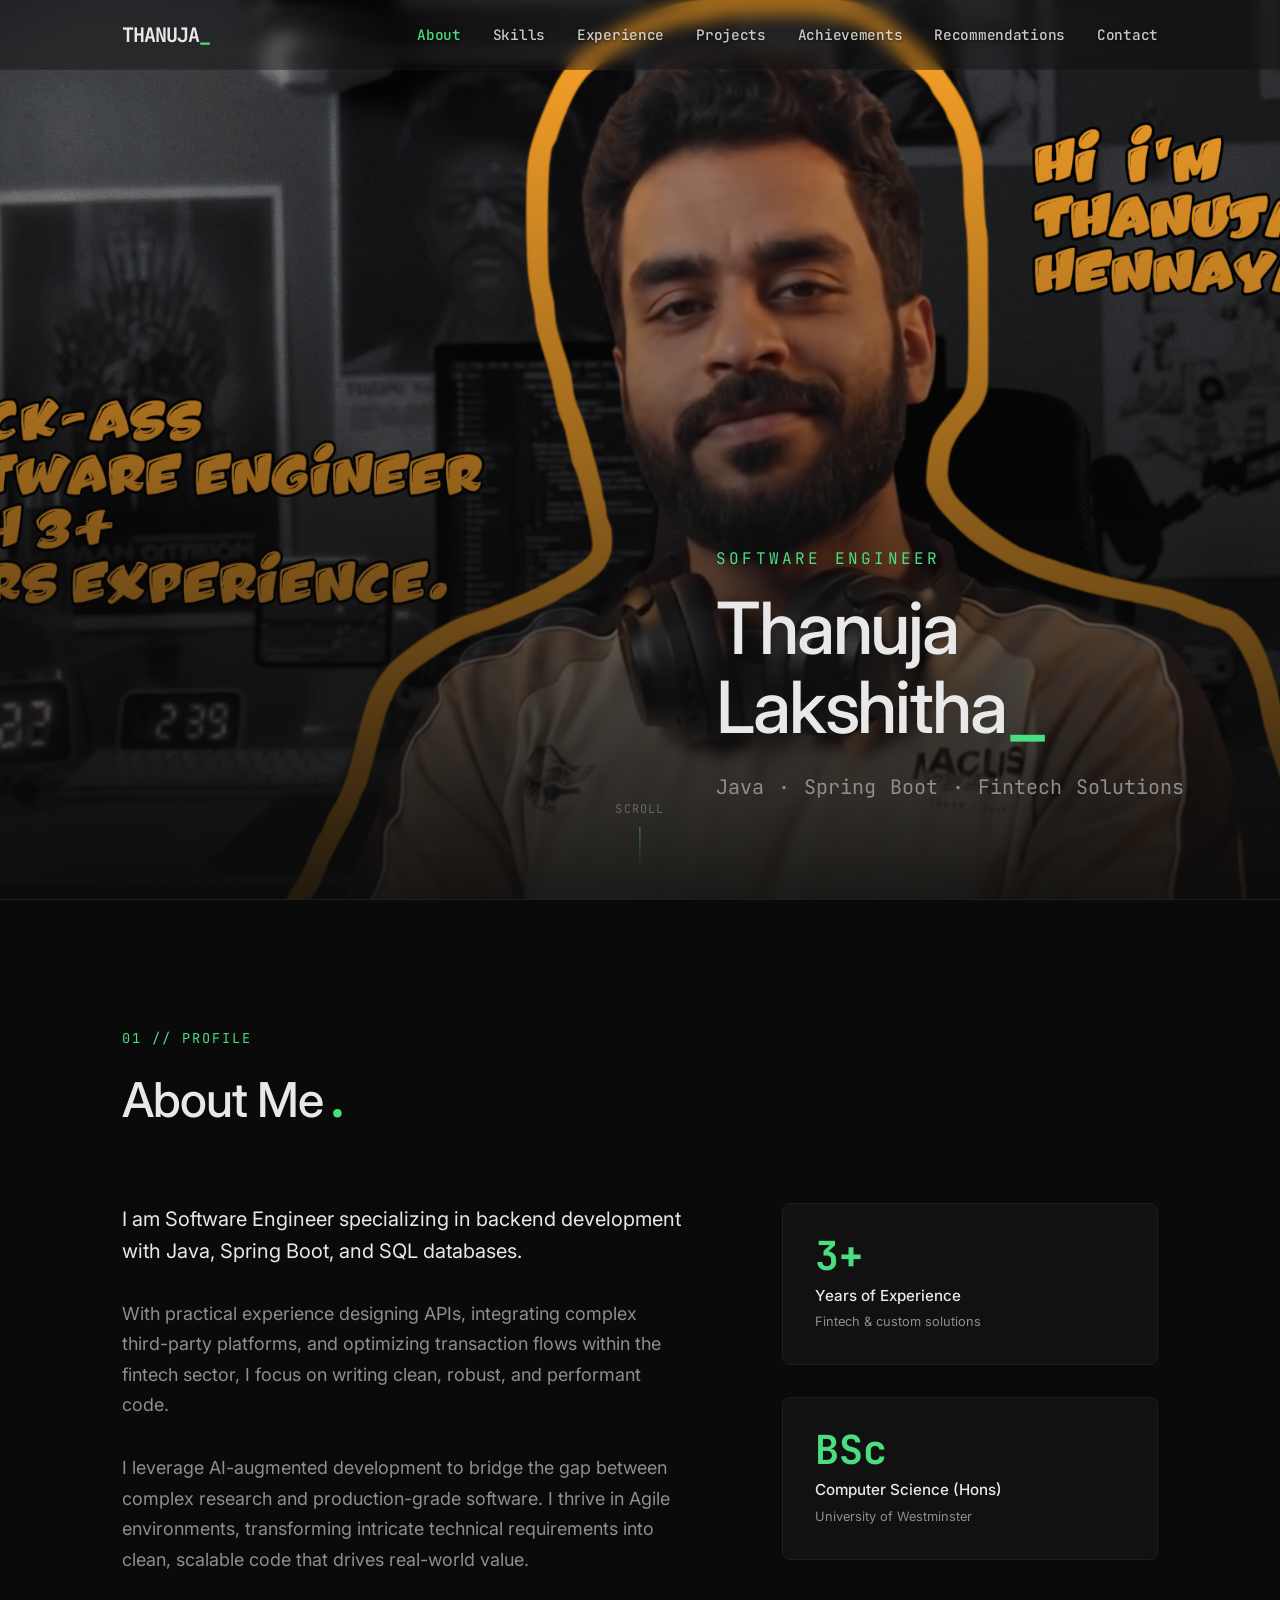
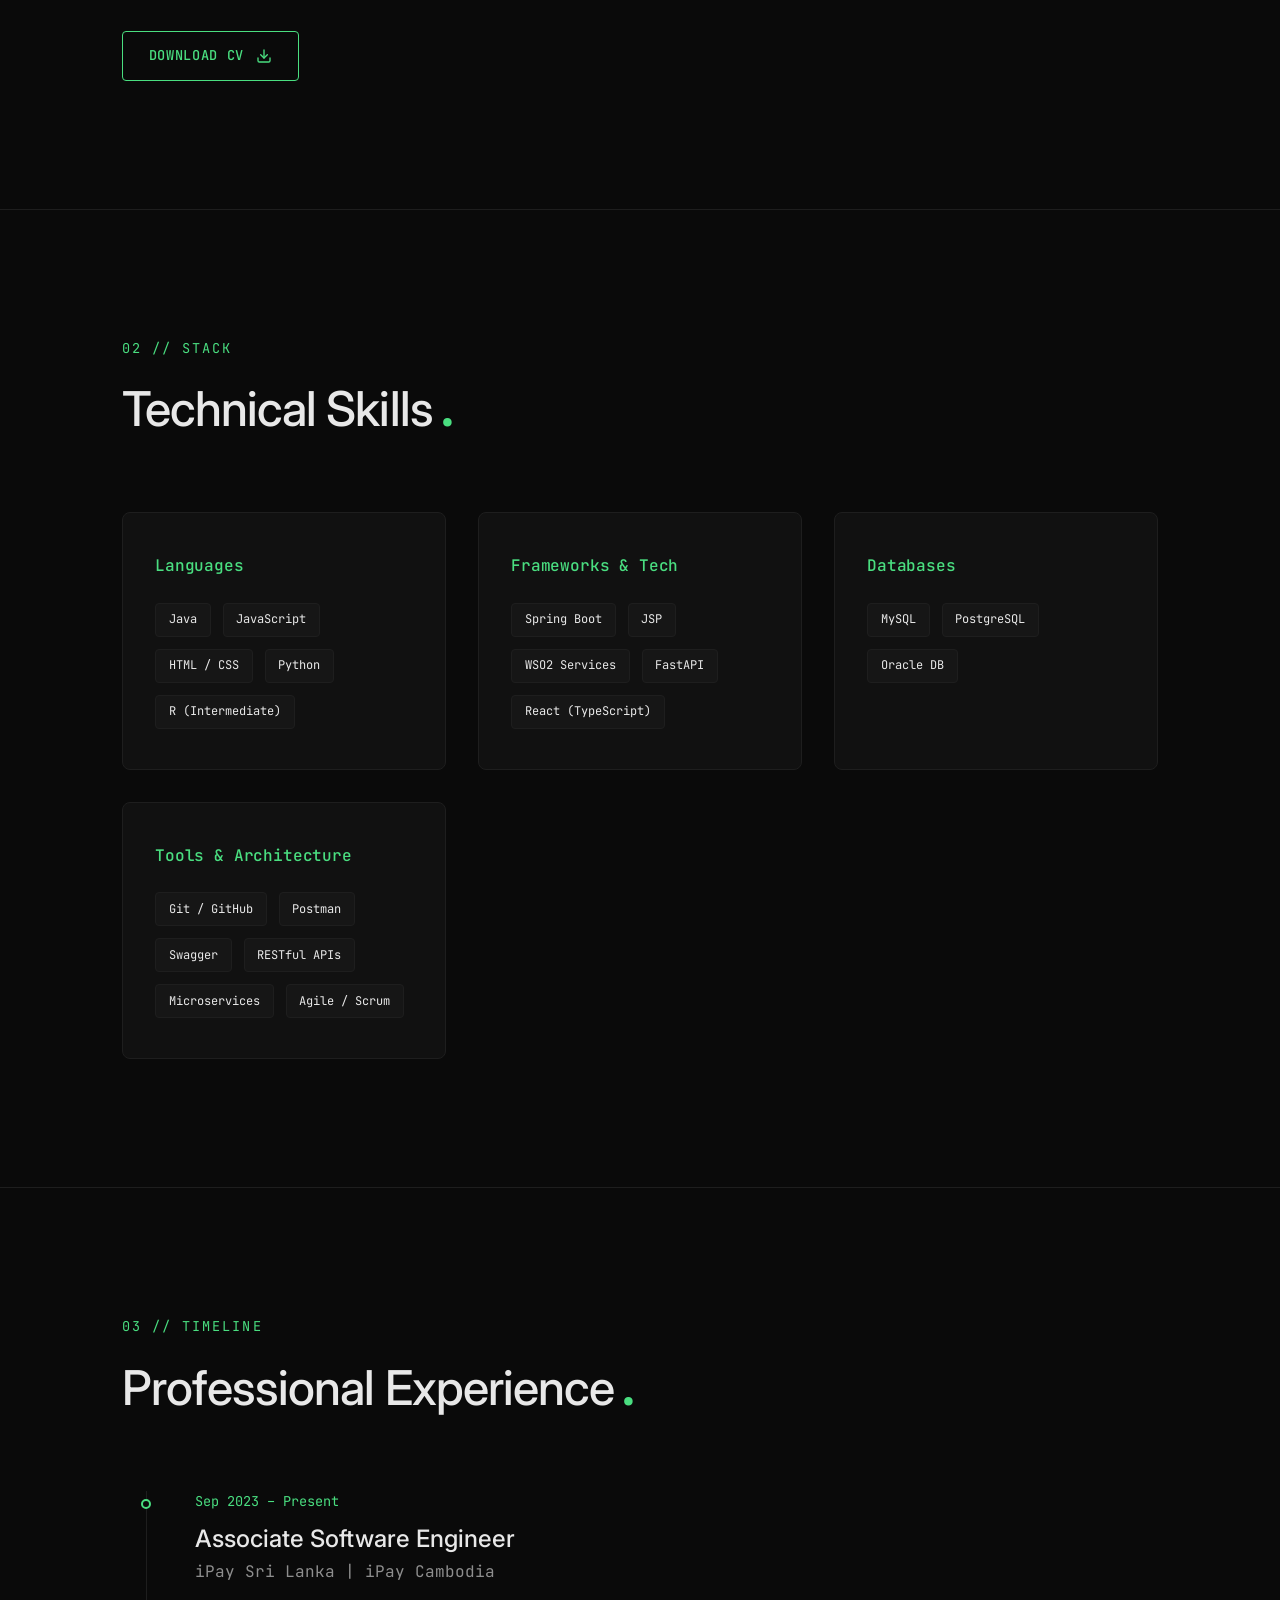
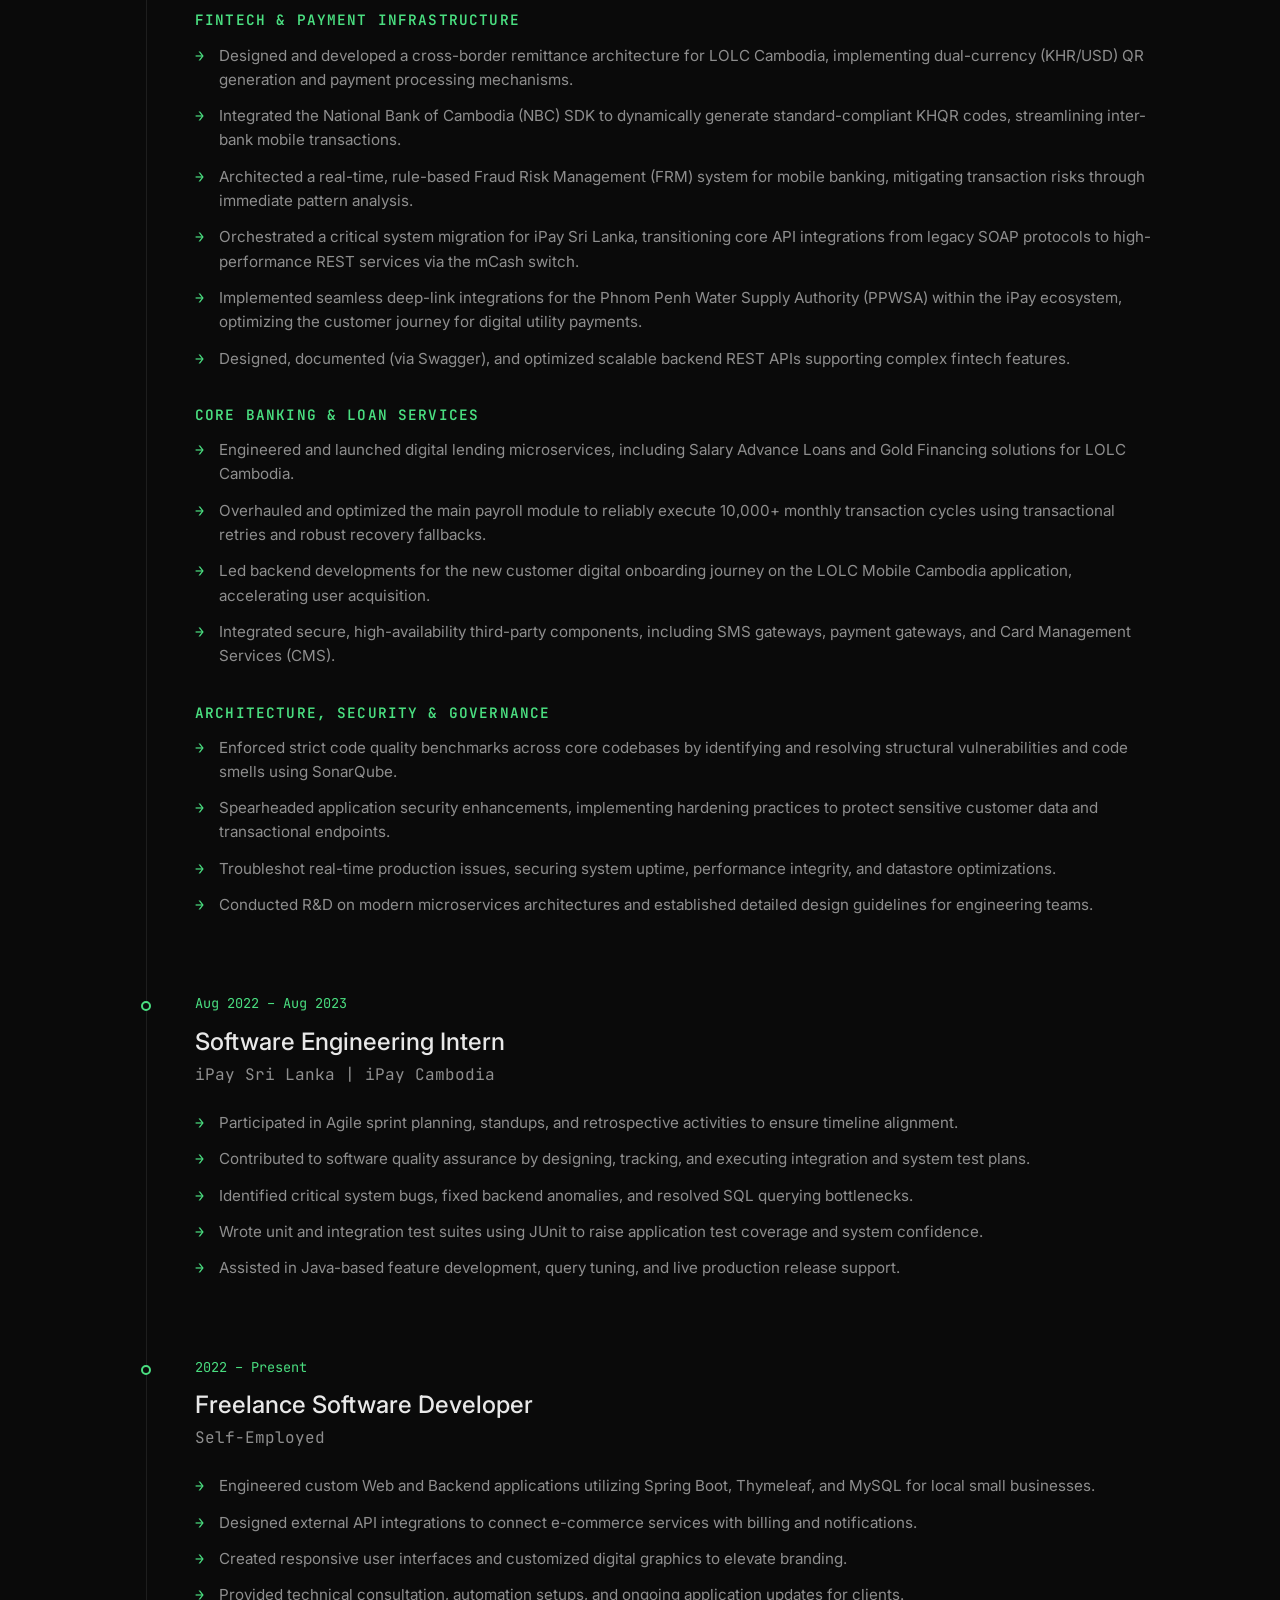
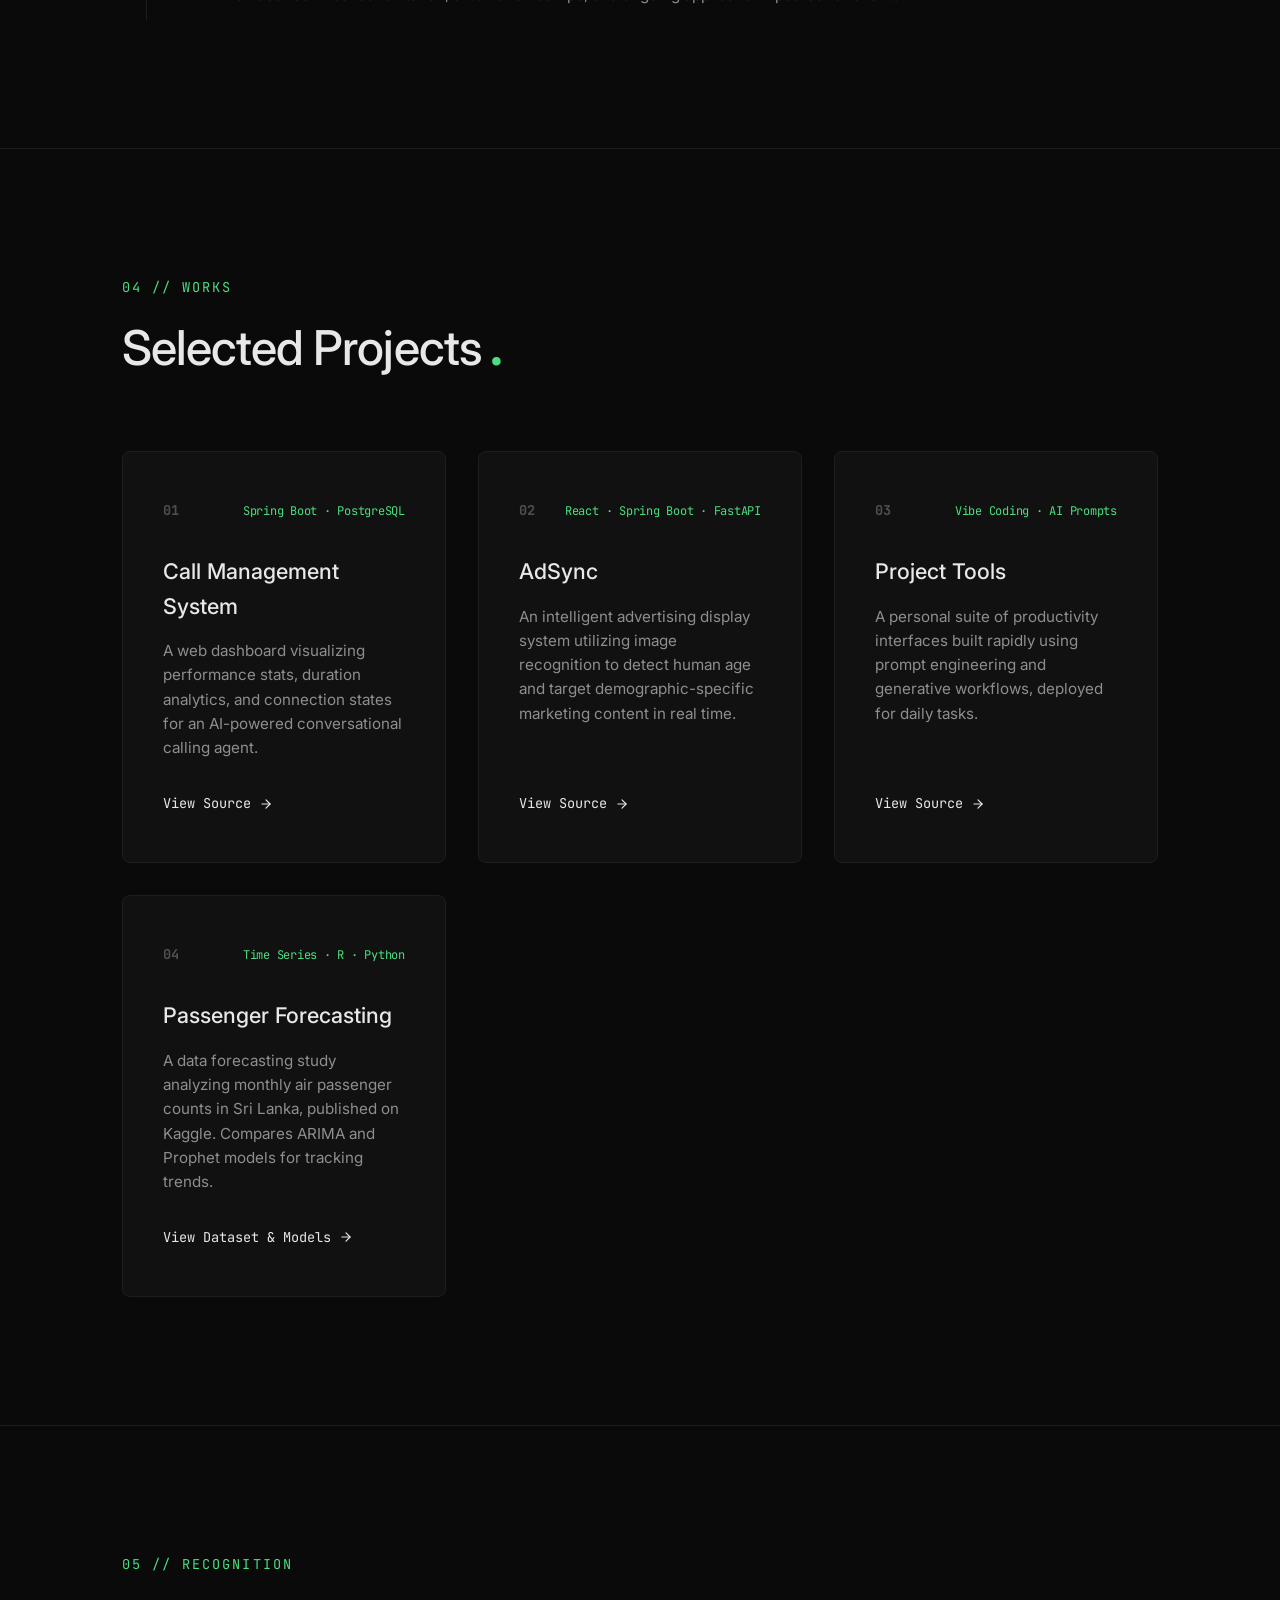
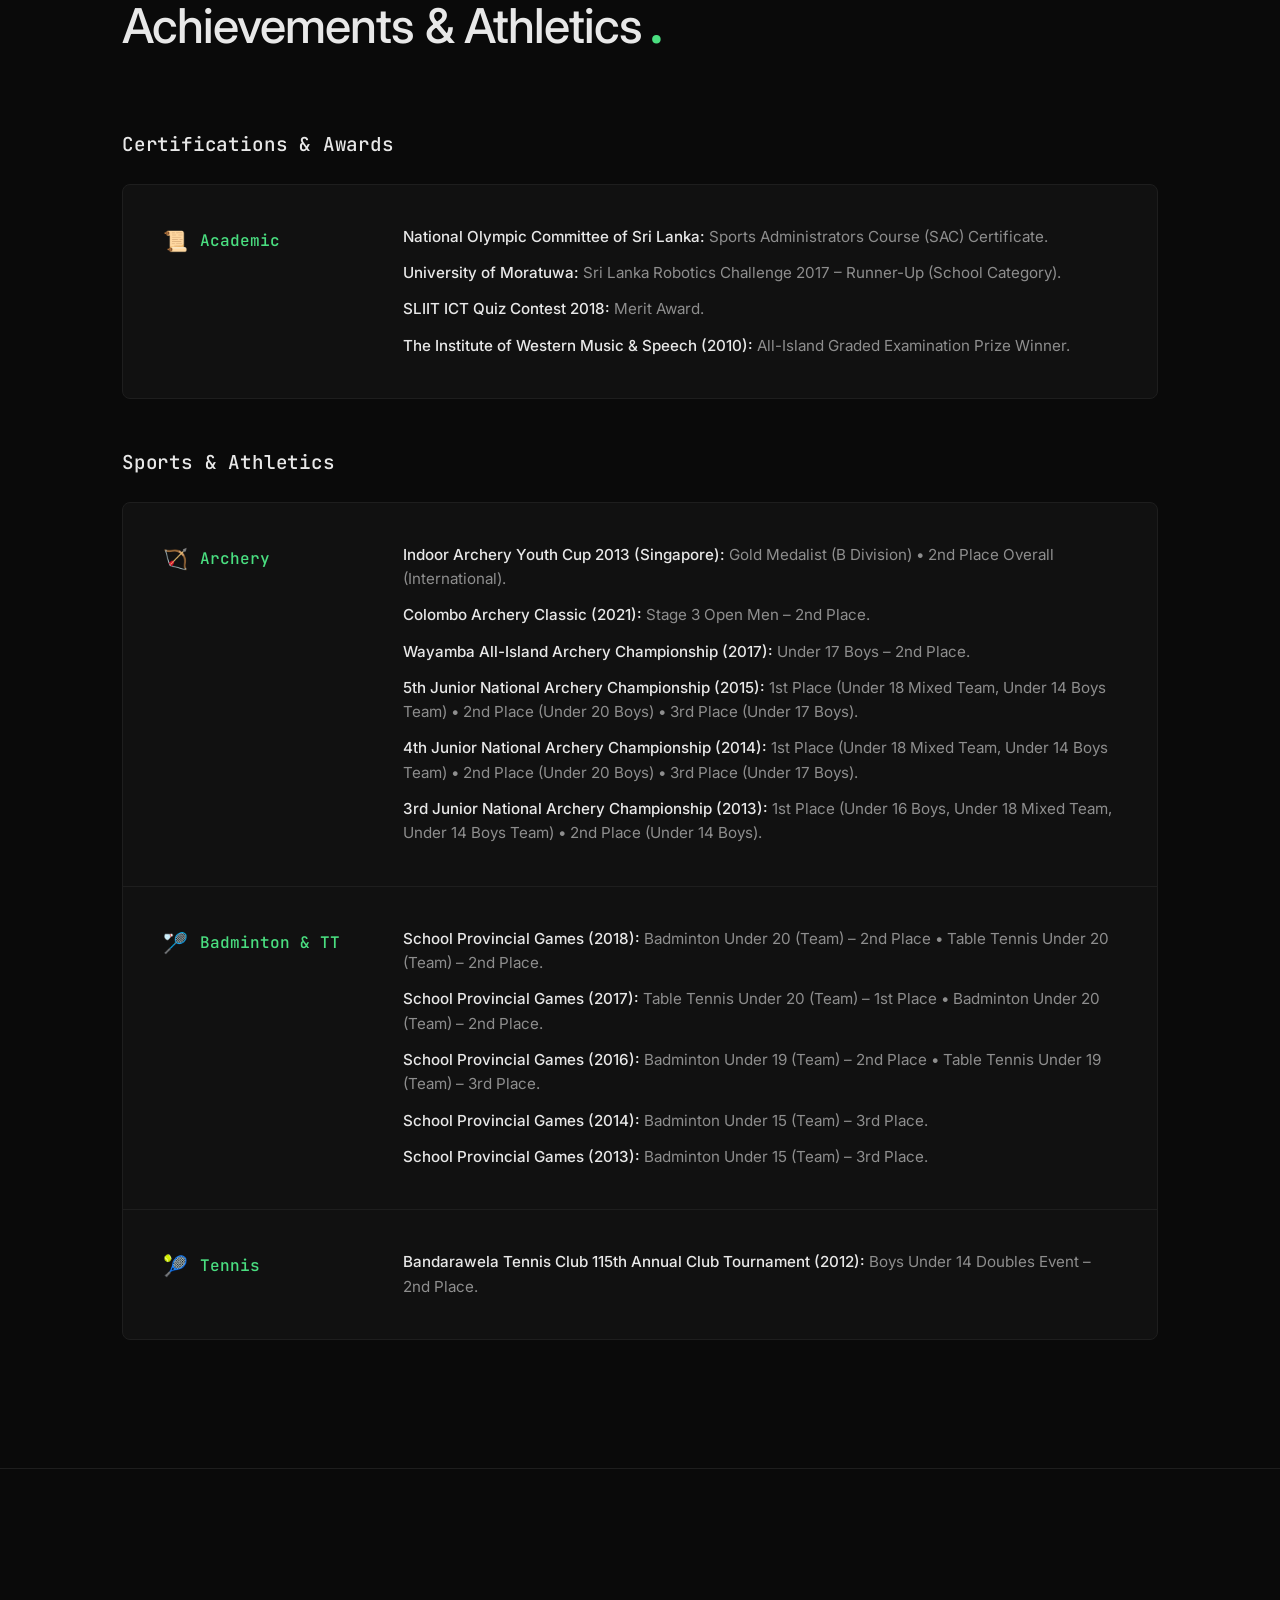
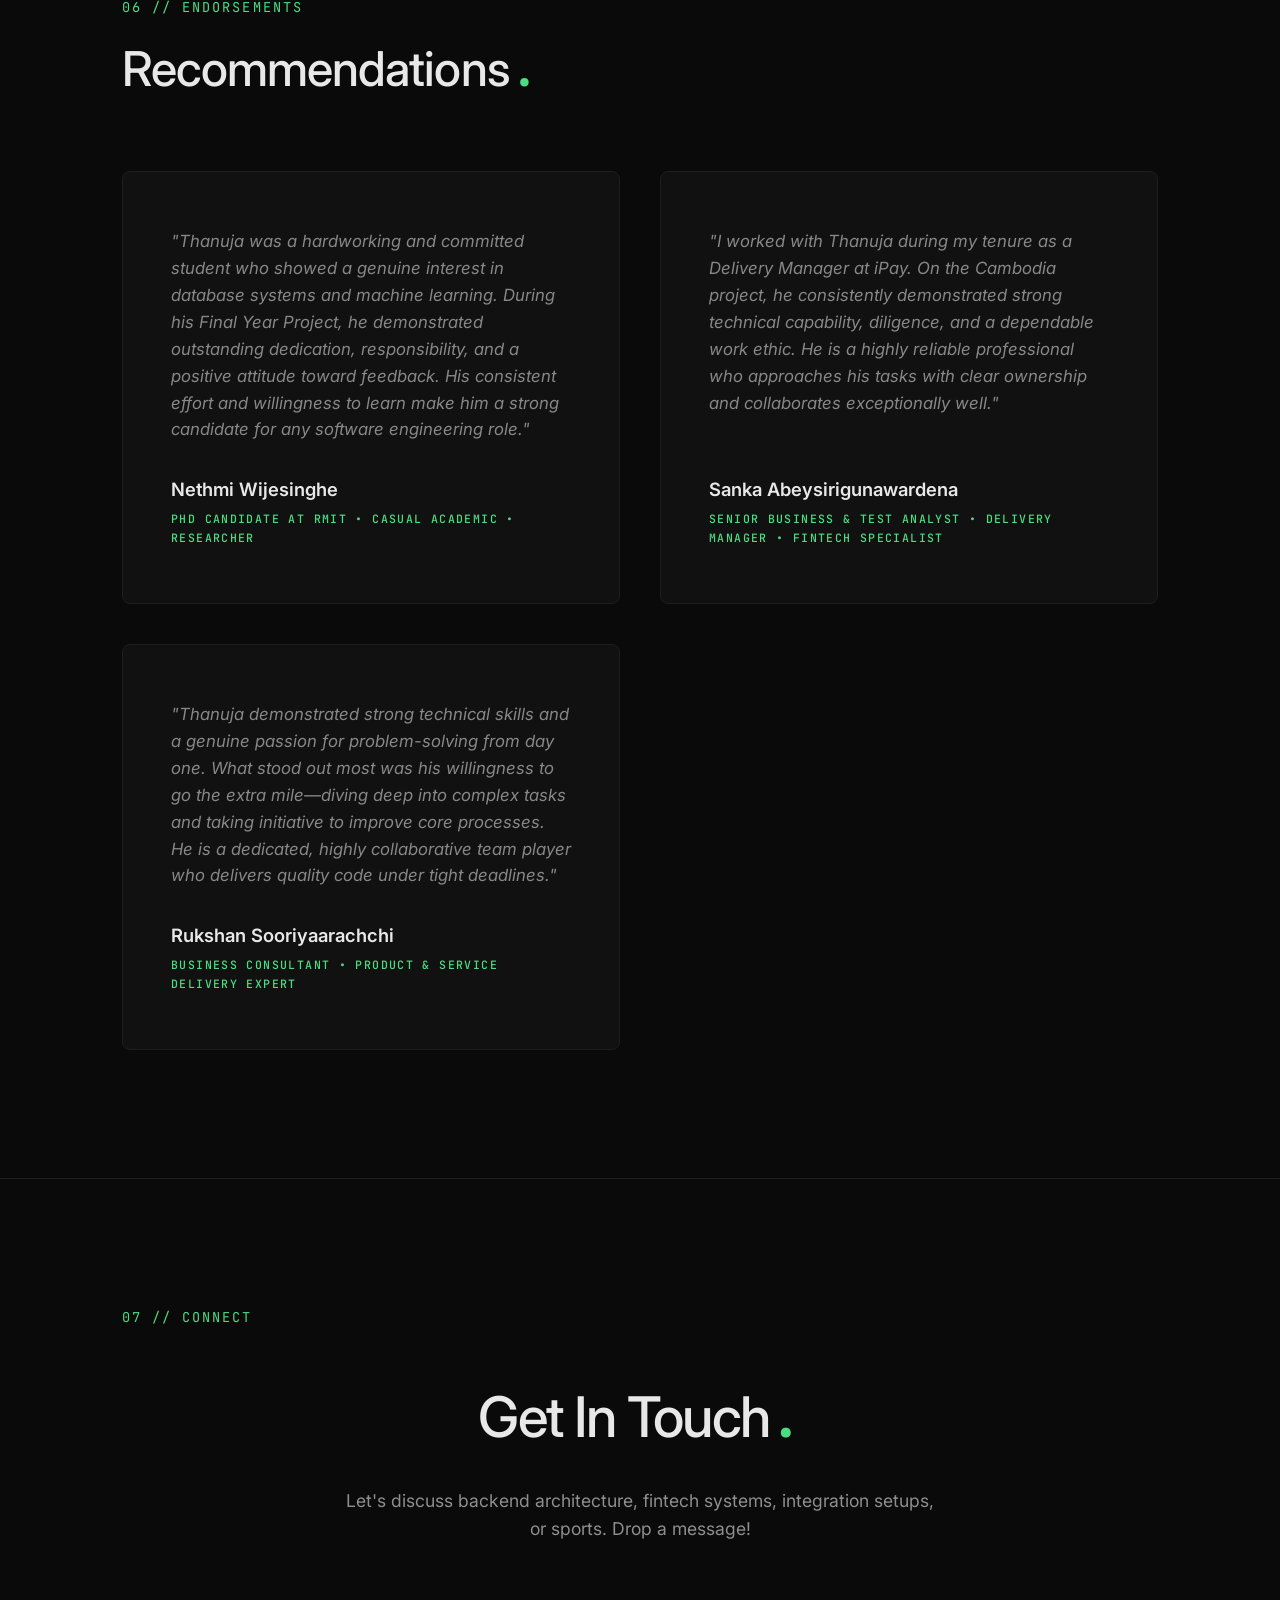
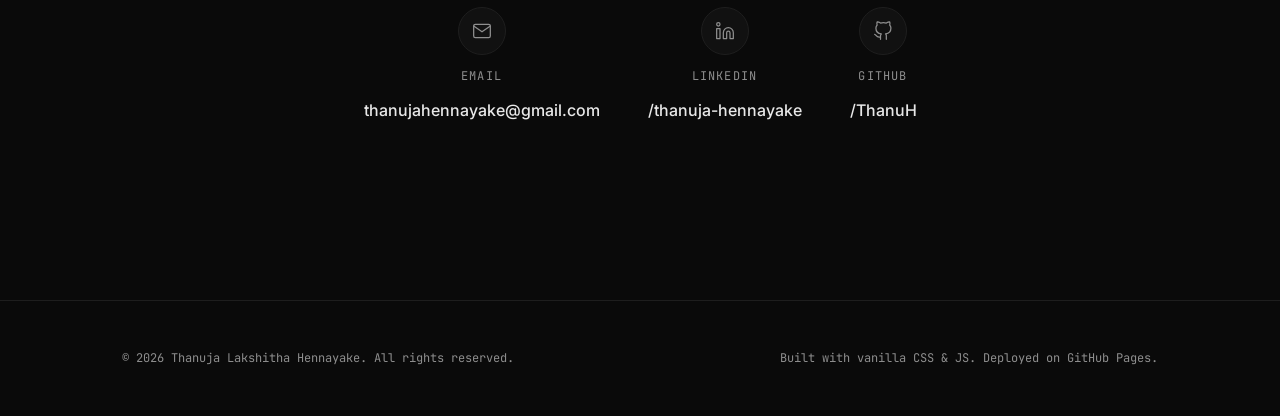
==== index.html @ f78b88b0 "Add files via upload" ====
<!DOCTYPE html>
<html lang="en">

<head>
  <meta charset="UTF-8">
  <meta name="viewport" content="width=device-width, initial-scale=1.0">
  <meta name="description"
    content="Portfolio of Thanuja Lakshitha Hennayake — Associate Software Engineer specializing in backend systems, Java, Spring Boot, and Fintech solutions.">
  <meta name="keywords"
    content="Thanuja Lakshitha, Thanuja Hennayake, Software Engineer, Backend Developer, Java, Spring Boot, Fintech, Archery Champion">
  <meta name="author" content="Thanuja Lakshitha Hennayake">

  <title>Thanuja Lakshitha | Software Engineer</title>

  <link rel="icon"
    href="data:image/svg+xml,<svg xmlns=%22http://www.w3.org/2000/svg%22 viewBox=%220 0 100 100%22><rect width=%22100%22 height=%22100%22 rx=%2220%22 fill=%22%230A0A0A%22/><text x=%2215%22 y=%2270%22 font-family=%22monospace%22 font-size=%2260%22 fill=%22%234ADE80%22 font-weight=%22bold%22>TH</text></svg>">
  <link rel="stylesheet" href="style.css?v=1.1">
</head>

<body>

  <!-- ==========================================================================
       NAVIGATION
       ========================================================================== -->
  <nav id="nav">
    <div class="container nav-container">
      <a href="#hero" class="nav-logo" aria-label="Thanuja Lakshitha Home">THANUJA<span>_</span></a>
      <ul>
        <li><a href="#about">About</a></li>
        <li><a href="#skills">Skills</a></li>
        <li><a href="#experience">Experience</a></li>
        <li><a href="#projects">Projects</a></li>
        <li><a href="#achievements">Achievements</a></li>
        <li><a href="#recommendations">Recommendations</a></li>
        <li><a href="#contact">Contact</a></li>
      </ul>
    </div>
  </nav>

  <!-- ==========================================================================
       HERO SECTION
       ========================================================================== -->
  <section id="hero" aria-label="Hero Banner">
    <video id="hero-video" src="assets/hero.mp4" poster="assets/hero-poster.jpg" autoplay muted playsinline
      preload="auto">
      Your browser does not support the video tag.
    </video>

    <div id="hero-overlay">
      <div class="hero-content">
        <p class="eyebrow">Software Engineer</p>
        <h1>Thanuja<br>Lakshitha<span class="cursor">_</span></h1>
        <p class="tagline">Java &middot; Spring Boot &middot; Fintech Solutions</p>
      </div>
    </div>

    <a href="#about" class="scroll-indicator" aria-label="Scroll down to About section">
      <span>SCROLL</span>
    </a>
  </section>

  <main>
    <!-- ==========================================================================
         ABOUT SECTION
         ========================================================================== -->
    <section id="about" class="reveal">
      <div class="container">
        <span class="section-eyebrow">01 // Profile</span>
        <h2 class="section-title">About Me<span>.</span></h2>

        <div class="about-grid">
          <div class="about-text">
            <p>
              I am Software Engineer specializing in backend development with Java, Spring Boot, and SQL databases.
            </p>
            <p>
              With practical experience designing APIs, integrating complex third-party platforms, and optimizing
              transaction flows within the fintech sector, I focus on writing clean, robust, and performant code.
            </p>
            <p>
              I leverage AI-augmented development to bridge the gap between complex research and production-grade
              software.
              I thrive in Agile environments, transforming intricate technical requirements into clean, scalable code
              that drives real-world value.
            </p>
            <a href="assets/CV%201.0.pdf" download class="btn" aria-label="Download CV of Thanuja Lakshitha Hennayake">
              <span>Download CV</span>
              <svg width="16" height="16" viewBox="0 0 24 24" fill="none" stroke="currentColor" stroke-width="2" stroke-linecap="round" stroke-linejoin="round"><path d="M21 15v4a2 2 0 0 1-2 2H5a2 2 0 0 1-2-2v-4"></path><polyline points="7 10 12 15 17 10"></polyline><line x1="12" y1="15" x2="12" y2="3"></line></svg>
            </a>
          </div>

          <div class="about-stats">
            <div class="stat-tile">
              <div class="stat-number">3+</div>
              <div class="stat-label">Years of Experience</div>
              <div class="stat-sub">Fintech & custom solutions</div>
            </div>
            <div class="stat-tile">
              <div class="stat-number">BSc</div>
              <div class="stat-label">Computer Science (Hons)</div>
              <div class="stat-sub">University of Westminster</div>
            </div>
          </div>
        </div>
      </div>
    </section>

    <!-- ==========================================================================
         SKILLS SECTION
         ========================================================================== -->
    <section id="skills" class="reveal">
      <div class="container">
        <span class="section-eyebrow">02 // Stack</span>
        <h2 class="section-title">Technical Skills<span>.</span></h2>

        <div class="skills-grid">
          <!-- Languages Category -->
          <div class="skills-category">
            <h3>Languages</h3>
            <div class="skills-list">
              <span class="badge">Java</span>
              <span class="badge">JavaScript</span>
              <span class="badge">HTML / CSS</span>
              <span class="badge">Python</span>
              <span class="badge">R (Intermediate)</span>
            </div>
          </div>

          <!-- Frameworks & Technologies -->
          <div class="skills-category">
            <h3>Frameworks & Tech</h3>
            <div class="skills-list">
              <span class="badge">Spring Boot</span>
              <span class="badge">JSP</span>
              <span class="badge">WSO2 Services</span>
              <span class="badge">FastAPI</span>
              <span class="badge">React (TypeScript)</span>
            </div>
          </div>

          <!-- Databases -->
          <div class="skills-category">
            <h3>Databases</h3>
            <div class="skills-list">
              <span class="badge">MySQL</span>
              <span class="badge">PostgreSQL</span>
              <span class="badge">Oracle DB</span>
            </div>
          </div>

          <!-- Tools & Methodologies -->
          <div class="skills-category">
            <h3>Tools & Architecture</h3>
            <div class="skills-list">
              <span class="badge">Git / GitHub</span>
              <span class="badge">Postman</span>
              <span class="badge">Swagger</span>
              <span class="badge">RESTful APIs</span>
              <span class="badge">Microservices</span>
              <span class="badge">Agile / Scrum</span>
            </div>
          </div>
        </div>
      </div>
    </section>

    <!-- ==========================================================================
         EXPERIENCE SECTION
         ========================================================================== -->
    <section id="experience" class="reveal">
      <div class="container">
        <span class="section-eyebrow">03 // Timeline</span>
        <h2 class="section-title">Professional Experience<span>.</span></h2>

        <div class="timeline">
          <!-- Item 1 -->
          <div class="timeline-item">
            <div class="timeline-header">
              <span class="timeline-date">Sep 2023 &ndash; Present</span>
              <h3 class="timeline-role">Associate Software Engineer</h3>
              <h4 class="timeline-company">iPay Sri Lanka | iPay Cambodia</h4>
            </div>
            <div class="timeline-group">
              <h5 class="timeline-subheading">Fintech & Payment Infrastructure</h5>
              <ul class="timeline-details">
                <li>Designed and developed a cross-border remittance architecture for LOLC Cambodia, implementing dual-currency (KHR/USD) QR generation and payment processing mechanisms.</li>
                <li>Integrated the National Bank of Cambodia (NBC) SDK to dynamically generate standard-compliant KHQR codes, streamlining inter-bank mobile transactions.</li>
                <li>Architected a real-time, rule-based Fraud Risk Management (FRM) system for mobile banking, mitigating transaction risks through immediate pattern analysis.</li>
                <li>Orchestrated a critical system migration for iPay Sri Lanka, transitioning core API integrations from legacy SOAP protocols to high-performance REST services via the mCash switch.</li>
                <li>Implemented seamless deep-link integrations for the Phnom Penh Water Supply Authority (PPWSA) within the iPay ecosystem, optimizing the customer journey for digital utility payments.</li>
                <li>Designed, documented (via Swagger), and optimized scalable backend REST APIs supporting complex fintech features.</li>
              </ul>
            </div>

            <div class="timeline-group">
              <h5 class="timeline-subheading">Core Banking & Loan Services</h5>
              <ul class="timeline-details">
                <li>Engineered and launched digital lending microservices, including Salary Advance Loans and Gold Financing solutions for LOLC Cambodia.</li>
                <li>Overhauled and optimized the main payroll module to reliably execute 10,000+ monthly transaction cycles using transactional retries and robust recovery fallbacks.</li>
                <li>Led backend developments for the new customer digital onboarding journey on the LOLC Mobile Cambodia application, accelerating user acquisition.</li>
                <li>Integrated secure, high-availability third-party components, including SMS gateways, payment gateways, and Card Management Services (CMS).</li>
              </ul>
            </div>

            <div class="timeline-group">
              <h5 class="timeline-subheading">Architecture, Security & Governance</h5>
              <ul class="timeline-details">
                <li>Enforced strict code quality benchmarks across core codebases by identifying and resolving structural vulnerabilities and code smells using SonarQube.</li>
                <li>Spearheaded application security enhancements, implementing hardening practices to protect sensitive customer data and transactional endpoints.</li>
                <li>Troubleshot real-time production issues, securing system uptime, performance integrity, and datastore optimizations.</li>
                <li>Conducted R&D on modern microservices architectures and established detailed design guidelines for engineering teams.</li>
              </ul>
            </div>
          </div>

          <!-- Item 2 -->
          <div class="timeline-item">
            <div class="timeline-header">
              <span class="timeline-date">Aug 2022 &ndash; Aug 2023</span>
              <h3 class="timeline-role">Software Engineering Intern</h3>
              <h4 class="timeline-company">iPay Sri Lanka | iPay Cambodia</h4>
            </div>
            <ul class="timeline-details">
              <li>Participated in Agile sprint planning, standups, and retrospective activities to ensure timeline
                alignment.</li>
              <li>Contributed to software quality assurance by designing, tracking, and executing integration and system
                test plans.</li>
              <li>Identified critical system bugs, fixed backend anomalies, and resolved SQL querying bottlenecks.</li>
              <li>Wrote unit and integration test suites using JUnit to raise application test coverage and system
                confidence.</li>
              <li>Assisted in Java-based feature development, query tuning, and live production release support.</li>
            </ul>
          </div>

          <!-- Item 3 -->
          <div class="timeline-item">
            <div class="timeline-header">
              <span class="timeline-date">2022 &ndash; Present</span>
              <h3 class="timeline-role">Freelance Software Developer</h3>
              <h4 class="timeline-company">Self-Employed</h4>
            </div>
            <ul class="timeline-details">
              <li>Engineered custom Web and Backend applications utilizing Spring Boot, Thymeleaf, and MySQL for local
                small businesses.</li>
              <li>Designed external API integrations to connect e-commerce services with billing and notifications.</li>
              <li>Created responsive user interfaces and customized digital graphics to elevate branding.</li>
              <li>Provided technical consultation, automation setups, and ongoing application updates for clients.</li>
            </ul>
          </div>
        </div>
      </div>
    </section>

    <!-- ==========================================================================
         PROJECTS SECTION
         ========================================================================== -->
    <section id="projects" class="reveal">
      <div class="container">
        <span class="section-eyebrow">04 // Works</span>
        <h2 class="section-title">Selected Projects<span>.</span></h2>

        <div class="projects-grid">
          <!-- Card 1 -->
          <div class="project-card">
            <div class="card-header">
              <span class="card-number">01</span>
              <span class="card-stack">Spring Boot &middot; PostgreSQL</span>
            </div>
            <h3>Call Management System</h3>
            <p>A web dashboard visualizing performance stats, duration analytics, and connection states for an
              AI-powered conversational calling agent.</p>
            <a href="https://github.com/ThanuH" target="_blank" rel="noopener noreferrer" class="card-link"
              aria-label="View Call Management System code on GitHub">
              View Source
              <svg width="14" height="14" viewBox="0 0 24 24" fill="none" stroke="currentColor" stroke-width="2"
                stroke-linecap="round" stroke-linejoin="round">
                <line x1="5" y1="12" x2="19" y2="12"></line>
                <polyline points="12 5 19 12 12 19"></polyline>
              </svg>
            </a>
          </div>

          <!-- Card 2 -->
          <div class="project-card">
            <div class="card-header">
              <span class="card-number">02</span>
              <span class="card-stack">React &middot; Spring Boot &middot; FastAPI</span>
            </div>
            <h3>AdSync</h3>
            <p>An intelligent advertising display system utilizing image recognition to detect human age and target
              demographic-specific marketing content in real time.</p>
            <a href="https://github.com/ThanuH" target="_blank" rel="noopener noreferrer" class="card-link"
              aria-label="View AdSync code on GitHub">
              View Source
              <svg width="14" height="14" viewBox="0 0 24 24" fill="none" stroke="currentColor" stroke-width="2"
                stroke-linecap="round" stroke-linejoin="round">
                <line x1="5" y1="12" x2="19" y2="12"></line>
                <polyline points="12 5 19 12 12 19"></polyline>
              </svg>
            </a>
          </div>

          <!-- Card 3 -->
          <div class="project-card">
            <div class="card-header">
              <span class="card-number">03</span>
              <span class="card-stack">Vibe Coding &middot; AI Prompts</span>
            </div>
            <h3>Project Tools</h3>
            <p>A personal suite of productivity interfaces built rapidly using prompt engineering and generative
              workflows, deployed for daily tasks.</p>
            <a href="https://github.com/ThanuH" target="_blank" rel="noopener noreferrer" class="card-link"
              aria-label="View Project Tools code on GitHub">
              View Source
              <svg width="14" height="14" viewBox="0 0 24 24" fill="none" stroke="currentColor" stroke-width="2"
                stroke-linecap="round" stroke-linejoin="round">
                <line x1="5" y1="12" x2="19" y2="12"></line>
                <polyline points="12 5 19 12 12 19"></polyline>
              </svg>
            </a>
          </div>

          <!-- Card 4 -->
          <div class="project-card">
            <div class="card-header">
              <span class="card-number">04</span>
              <span class="card-stack">Time Series &middot; R &middot; Python</span>
            </div>
            <h3>Passenger Forecasting</h3>
            <p>A data forecasting study analyzing monthly air passenger counts in Sri Lanka, published on Kaggle.
              Compares ARIMA and Prophet models for tracking trends.</p>
            <a href="https://www.kaggle.com/thanuh" target="_blank" rel="noopener noreferrer" class="card-link"
              aria-label="View Passenger Forecasting project on Kaggle">
              View Dataset & Models
              <svg width="14" height="14" viewBox="0 0 24 24" fill="none" stroke="currentColor" stroke-width="2"
                stroke-linecap="round" stroke-linejoin="round">
                <line x1="5" y1="12" x2="19" y2="12"></line>
                <polyline points="12 5 19 12 12 19"></polyline>
              </svg>
            </a>
          </div>
        </div>
      </div>
    </section>

    <!-- ==========================================================================
         ACHIEVEMENTS SECTION
         ========================================================================== -->
    <section id="achievements" class="reveal">
      <div class="container">
        <span class="section-eyebrow">05 // Recognition</span>
        <h2 class="section-title">Achievements &amp; Athletics<span>.</span></h2>

        <!-- Part 1: Certifications & Awards -->
        <h3 class="achievement-category-title">Certifications &amp; Awards</h3>
        <div class="achievements-container">
          <div class="achievement-row">
            <div class="achievement-sport">
              <span class="icon">📜</span> Academic
            </div>
            <ul class="achievement-details">
              <li><strong>National Olympic Committee of Sri Lanka:</strong> Sports Administrators Course (SAC) Certificate.</li>
              <li><strong>University of Moratuwa:</strong> Sri Lanka Robotics Challenge 2017 &ndash; Runner-Up (School Category).</li>
              <li><strong>SLIIT ICT Quiz Contest 2018:</strong> Merit Award.</li>
              <li><strong>The Institute of Western Music &amp; Speech (2010):</strong> All-Island Graded Examination Prize Winner.</li>
            </ul>
          </div>
        </div>

        <!-- Part 2: Sports & Athletics -->
        <h3 class="achievement-category-title">Sports &amp; Athletics</h3>
        <div class="achievements-container">
          <!-- Archery -->
          <div class="achievement-row">
            <div class="achievement-sport">
              <span class="icon">🏹</span> Archery
            </div>
            <ul class="achievement-details">
              <li><strong>Indoor Archery Youth Cup 2013 (Singapore):</strong> Gold Medalist (B Division) &bull; 2nd Place Overall (International).</li>
              <li><strong>Colombo Archery Classic (2021):</strong> Stage 3 Open Men &ndash; 2nd Place.</li>
              <li><strong>Wayamba All-Island Archery Championship (2017):</strong> Under 17 Boys &ndash; 2nd Place.</li>
              <li><strong>5th Junior National Archery Championship (2015):</strong> 1st Place (Under 18 Mixed Team, Under 14 Boys Team) &bull; 2nd Place (Under 20 Boys) &bull; 3rd Place (Under 17 Boys).</li>
              <li><strong>4th Junior National Archery Championship (2014):</strong> 1st Place (Under 18 Mixed Team, Under 14 Boys Team) &bull; 2nd Place (Under 20 Boys) &bull; 3rd Place (Under 17 Boys).</li>
              <li><strong>3rd Junior National Archery Championship (2013):</strong> 1st Place (Under 16 Boys, Under 18 Mixed Team, Under 14 Boys Team) &bull; 2nd Place (Under 14 Boys).</li>
            </ul>
          </div>

          <!-- Badminton & Table Tennis -->
          <div class="achievement-row">
            <div class="achievement-sport">
              <span class="icon">🏸</span> Badminton &amp; TT
            </div>
            <ul class="achievement-details">
              <li><strong>School Provincial Games (2018):</strong> Badminton Under 20 (Team) &ndash; 2nd Place &bull; Table Tennis Under 20 (Team) &ndash; 2nd Place.</li>
              <li><strong>School Provincial Games (2017):</strong> Table Tennis Under 20 (Team) &ndash; 1st Place &bull; Badminton Under 20 (Team) &ndash; 2nd Place.</li>
              <li><strong>School Provincial Games (2016):</strong> Badminton Under 19 (Team) &ndash; 2nd Place &bull; Table Tennis Under 19 (Team) &ndash; 3rd Place.</li>
              <li><strong>School Provincial Games (2014):</strong> Badminton Under 15 (Team) &ndash; 3rd Place.</li>
              <li><strong>School Provincial Games (2013):</strong> Badminton Under 15 (Team) &ndash; 3rd Place.</li>
            </ul>
          </div>

          <!-- Tennis -->
          <div class="achievement-row">
            <div class="achievement-sport">
              <span class="icon">🎾</span> Tennis
            </div>
            <ul class="achievement-details">
              <li><strong>Bandarawela Tennis Club 115th Annual Club Tournament (2012):</strong> Boys Under 14 Doubles Event &ndash; 2nd Place.</li>
            </ul>
          </div>
        </div>
      </div>
    </section>

    <!-- ==========================================================================
         RECOMMENDATIONS SECTION
         ========================================================================== -->
    <section id="recommendations" class="reveal">
      <div class="container">
        <span class="section-eyebrow">06 // Endorsements</span>
        <h2 class="section-title">Recommendations<span>.</span></h2>

        <div class="recommendations-grid">
          <!-- Card 1: Nethmi Wijesinghe -->
          <div class="recommendation-card">
            <p class="rec-quote">"Thanuja was a hardworking and committed student who showed a genuine interest in database systems and machine learning. During his Final Year Project, he demonstrated outstanding dedication, responsibility, and a positive attitude toward feedback. His consistent effort and willingness to learn make him a strong candidate for any software engineering role."</p>
            <div class="rec-info">
              <h3 class="rec-name">Nethmi Wijesinghe</h3>
              <p class="rec-profession">PhD Candidate at RMIT &bull; Casual Academic &bull; Researcher</p>
            </div>
          </div>

          <!-- Card 2: Sanka Abeysirigunawardena -->
          <div class="recommendation-card">
            <p class="rec-quote">"I worked with Thanuja during my tenure as a Delivery Manager at iPay. On the Cambodia project, he consistently demonstrated strong technical capability, diligence, and a dependable work ethic. He is a highly reliable professional who approaches his tasks with clear ownership and collaborates exceptionally well."</p>
            <div class="rec-info">
              <h3 class="rec-name">Sanka Abeysirigunawardena</h3>
              <p class="rec-profession">Senior Business &amp; Test Analyst &bull; Delivery Manager &bull; FinTech Specialist</p>
            </div>
          </div>

          <!-- Card 3: Rukshan Sooriyaarachchi -->
          <div class="recommendation-card">
            <p class="rec-quote">"Thanuja demonstrated strong technical skills and a genuine passion for problem-solving from day one. What stood out most was his willingness to go the extra mile—diving deep into complex tasks and taking initiative to improve core processes. He is a dedicated, highly collaborative team player who delivers quality code under tight deadlines."</p>
            <div class="rec-info">
              <h3 class="rec-name">Rukshan Sooriyaarachchi</h3>
              <p class="rec-profession">Business Consultant &bull; Product &amp; Service Delivery Expert</p>
            </div>
          </div>
        </div>
      </div>
    </section>

    <!-- ==========================================================================
         CONTACT SECTION
         ========================================================================== -->
    <section id="contact" class="reveal">
      <div class="container">
        <span class="section-eyebrow">07 // Connect</span>
        <div class="contact-wrap">
          <h2 class="contact-title">Get In Touch<span>.</span></h2>
          <p class="contact-subtitle">
            Let's discuss backend architecture, fintech systems, integration setups, or sports. Drop a message!
          </p>

          <div class="contact-grid">
            <!-- Email -->
            <a href="mailto:thanujahennayake@gmail.com" class="contact-link-item"
              aria-label="Send email to thanujahennayake@gmail.com">
              <div class="icon">
                <svg width="20" height="20" viewBox="0 0 24 24" fill="none" stroke="currentColor" stroke-width="1.5"
                  stroke-linecap="round" stroke-linejoin="round">
                  <path d="M4 4h16c1.1 0 2 .9 2 2v12c0 1.1-.9 2-2 2H4c-1.1 0-2-.9-2-2V6c0-1.1.9-2 2-2z"></path>
                  <polyline points="22,6 12,13 2,6"></polyline>
                </svg>
              </div>
              <span class="contact-label">Email</span>
              <span class="contact-value">thanujahennayake@gmail.com</span>
            </a>

            <!-- LinkedIn -->
            <a href="https://linkedin.com/in/thanuja-hennayake" target="_blank" rel="noopener noreferrer"
              class="contact-link-item" aria-label="Visit Thanuja's LinkedIn Profile">
              <div class="icon">
                <svg width="20" height="20" viewBox="0 0 24 24" fill="none" stroke="currentColor" stroke-width="1.5"
                  stroke-linecap="round" stroke-linejoin="round">
                  <path d="M16 8a6 6 0 0 1 6 6v7h-4v-7a2 2 0 0 0-2-2 2 2 0 0 0-2 2v7h-4v-7a6 6 0 0 1 6-6z"></path>
                  <rect x="2" y="9" width="4" height="12"></rect>
                  <circle cx="4" cy="4" r="2"></circle>
                </svg>
              </div>
              <span class="contact-label">LinkedIn</span>
              <span class="contact-value">/thanuja-hennayake</span>
            </a>

            <!-- GitHub -->
            <a href="https://github.com/ThanuH" target="_blank" rel="noopener noreferrer" class="contact-link-item"
              aria-label="Visit Thanuja's GitHub Profile">
              <div class="icon">
                <svg width="20" height="20" viewBox="0 0 24 24" fill="none" stroke="currentColor" stroke-width="1.5"
                  stroke-linecap="round" stroke-linejoin="round">
                  <path
                    d="M9 19c-5 1.5-5-2.5-7-3m14 6v-3.87a3.37 3.37 0 0 0-.94-2.61c3.14-.35 6.44-1.54 6.44-7A5.44 5.44 0 0 0 20 4.77 5.07 5.07 0 0 0 19.91 1S18.73.65 16 2.48a13.38 13.38 0 0 0-7 0C6.27.65 5.09 1 5.09 1A5.07 5.07 0 0 0 5 4.77a5.44 5.44 0 0 0-1.5 3.78c0 5.42 3.3 6.61 6.44 7A3.37 3.37 0 0 0 9 18.13V22">
                  </path>
                </svg>
              </div>
              <span class="contact-label">GitHub</span>
              <span class="contact-value">/ThanuH</span>
            </a>
          </div>
        </div>
      </div>
    </section>
  </main>

  <!-- ==========================================================================
       FOOTER
       ========================================================================== -->
  <footer>
    <div class="container footer-content">
      <div class="footer-copy">
        &copy; 2026 Thanuja Lakshitha Hennayake. All rights reserved.
      </div>
      <div class="footer-credit">
        Built with vanilla CSS &amp; JS. Deployed on <a href="https://pages.github.com" target="_blank"
          rel="noopener noreferrer">GitHub Pages</a>.
      </div>
    </div>
  </footer>

  <script src="main.js"></script>
</body>

</html>
---- style.css ----
/* ==========================================================================
   DESIGN SYSTEM & VARIABLES
   ========================================================================== */
@import url('https://fonts.googleapis.com/css2?family=Inter:wght@300;400;500;600&family=JetBrains+Mono:wght@300;400;500;700&display=swap');

:root {
  /* Colors */
  --bg: #0A0A0A;
  --surface: #111111;
  --surface-hover: #161616;
  --border: #1E1E1E;
  --border-hover: #2E2E2E;
  --text-primary: #E8E8E8;
  --text-secondary: #8E8E8E;
  --accent: #4ADE80;
  --accent-dim: rgba(74, 222, 128, 0.08);
  --accent-glow: rgba(74, 222, 128, 0.25);
  
  /* Fonts */
  --font-display: 'JetBrains Mono', monospace;
  --font-body: 'Inter', sans-serif;
  
  /* Layout */
  --content-max-width: 1100px;
  --nav-height: 70px;
}

/* ==========================================================================
   RESET & BASE STYLES
   ========================================================================== */
*, *::before, *::after {
  box-sizing: border-box;
  margin: 0;
  padding: 0;
}

html {
  scroll-behavior: smooth;
  scrollbar-width: thin;
  scrollbar-color: var(--border) var(--bg);
  background-color: var(--bg);
}

body {
  font-family: var(--font-body);
  background-color: var(--bg);
  color: var(--text-primary);
  line-height: 1.6;
  -webkit-font-smoothing: antialiased;
  overflow-x: hidden;
}

/* Custom Scrollbar */
::-webkit-scrollbar {
  width: 6px;
}
::-webkit-scrollbar-track {
  background: var(--bg);
}
::-webkit-scrollbar-thumb {
  background: var(--border);
  border-radius: 3px;
}
::-webkit-scrollbar-thumb:hover {
  background: var(--accent);
}

/* Selection */
::selection {
  background-color: var(--accent-dim);
  color: var(--accent);
}

/* ==========================================================================
   REUSABLE UTILITIES
   ========================================================================== */
.container {
  width: 100%;
  max-width: var(--content-max-width);
  margin: 0 auto;
  padding: 0 2rem;
}

section {
  padding: 8rem 0;
  border-bottom: 1px solid var(--border);
}

.section-eyebrow {
  font-family: var(--font-display);
  font-size: 0.85rem;
  color: var(--accent);
  text-transform: uppercase;
  letter-spacing: 0.15em;
  margin-bottom: 0.75rem;
  display: block;
}

.section-title {
  font-size: clamp(2rem, 4vw, 3rem);
  font-weight: 500;
  letter-spacing: -0.02em;
  margin-bottom: 4rem;
  color: var(--text-primary);
}

.section-title span {
  font-family: var(--font-display);
  color: var(--accent);
}

/* Link utilities */
a {
  color: inherit;
  text-decoration: none;
  transition: all 0.25s cubic-bezier(0.25, 0.46, 0.45, 0.94);
}

/* Button styles */
.btn {
  display: inline-flex;
  align-items: center;
  gap: 0.75rem;
  padding: 0.8rem 1.6rem;
  background-color: transparent;
  border: 1px solid var(--accent);
  color: var(--accent);
  font-family: var(--font-display);
  font-size: 0.85rem;
  font-weight: 500;
  border-radius: 4px;
  cursor: pointer;
  transition: all 0.3s cubic-bezier(0.25, 0.46, 0.45, 0.94);
  text-transform: uppercase;
  letter-spacing: 0.05em;
  margin-top: 1.5rem;
  width: fit-content;
}

.btn:hover {
  background-color: var(--accent-dim);
  box-shadow: 0 0 15px var(--accent-glow);
  transform: translateY(-2px);
}

.btn svg {
  transition: transform 0.3s ease;
}

.btn:hover svg {
  transform: translateY(2px);
}

/* Reveal Animation */
.reveal {
  opacity: 0;
  transform: translateY(24px);
  transition: opacity 0.8s cubic-bezier(0.16, 1, 0.3, 1), transform 0.8s cubic-bezier(0.16, 1, 0.3, 1);
}

.reveal.visible {
  opacity: 1;
  transform: translateY(0);
}

/* ==========================================================================
   NAVIGATION
   ========================================================================== */
#nav {
  position: fixed;
  top: 0;
  left: 0;
  width: 100%;
  height: var(--nav-height);
  z-index: 100;
  display: flex;
  align-items: center;
  transition: background-color 0.3s ease, border-color 0.3s ease, backdrop-filter 0.3s ease;
  border-bottom: 1px solid rgba(255, 255, 255, 0.03);
  background-color: rgba(10, 10, 10, 0.4);
  backdrop-filter: blur(8px);
  -webkit-backdrop-filter: blur(8px);
}

#nav.nav--solid {
  background-color: rgba(10, 10, 10, 0.85);
  backdrop-filter: blur(12px);
  -webkit-backdrop-filter: blur(12px);
  border-bottom-color: var(--border);
}

.nav-container {
  display: flex;
  justify-content: space-between;
  align-items: center;
  width: 100%;
}

.nav-logo {
  font-family: var(--font-display);
  font-size: 1.25rem;
  font-weight: 700;
  color: var(--text-primary);
  letter-spacing: -0.05em;
}

.nav-logo span {
  color: var(--accent);
  animation: blink 1s step-end infinite;
}

#nav ul {
  display: flex;
  list-style: none;
  gap: 2rem;
}

#nav ul li a {
  font-family: var(--font-display);
  font-size: 0.9rem;
  font-weight: 500;
  color: var(--text-primary);
  letter-spacing: -0.02em;
  opacity: 0.85;
  text-shadow: 0 1px 3px rgba(0, 0, 0, 0.8);
}

#nav ul li a:hover,
#nav ul li a.active {
  color: var(--accent);
  opacity: 1;
}

/* ==========================================================================
   HERO SECTION
   ========================================================================== */
#hero {
  position: relative;
  width: 100%;
  height: 100svh;
  overflow: hidden;
  background-color: var(--bg);
  padding: 0;
  border-bottom: 1px solid var(--border);
}

#hero-video {
  position: absolute;
  top: 0;
  left: 0;
  width: 100%;
  height: 100%;
  object-fit: cover;
  z-index: 1;
}

#hero-overlay {
  position: absolute;
  inset: 0;
  z-index: 2;
  display: flex;
  flex-direction: column;
  justify-content: flex-end;
  align-items: flex-end;
  padding: 6rem 4rem;
  background: linear-gradient(
    to top,
    rgba(10, 10, 10, 0.9) 0%,
    rgba(10, 10, 10, 0.4) 50%,
    transparent 100%
  );
  text-align: left;
}

.hero-content {
  width: 100%;
  max-width: 500px;
}

.hero-content .eyebrow {
  font-family: var(--font-display);
  font-size: clamp(0.8rem, 1.5vw, 1rem);
  color: var(--accent);
  text-transform: uppercase;
  letter-spacing: 0.2em;
  margin-bottom: 1rem;
}

.hero-content h1 {
  font-size: clamp(2.5rem, 6vw, 4.5rem);
  font-weight: 500;
  line-height: 1.1;
  letter-spacing: -0.03em;
  margin-bottom: 1.5rem;
  color: var(--text-primary);
}

.hero-content h1 span.cursor {
  font-family: var(--font-display);
  color: var(--accent);
  animation: blink 1s step-end infinite;
}

.hero-content .tagline {
  font-family: var(--font-display);
  font-size: clamp(0.9rem, 2vw, 1.25rem);
  color: var(--text-secondary);
  word-spacing: 0.1em;
}

/* Blinking Cursor Keyframes */
@keyframes blink {
  from, to { opacity: 1 }
  50% { opacity: 0 }
}

/* Scroll Down Indicator */
.scroll-indicator {
  position: absolute;
  bottom: 2rem;
  left: 50%;
  transform: translateX(-50%);
  z-index: 3;
  display: flex;
  flex-direction: column;
  align-items: center;
  gap: 0.5rem;
  color: var(--text-secondary);
  font-family: var(--font-display);
  font-size: 0.75rem;
  letter-spacing: 0.1em;
  opacity: 0.6;
  transition: opacity 0.3s;
}

.scroll-indicator:hover {
  opacity: 1;
}

.scroll-indicator::after {
  content: '';
  width: 1px;
  height: 40px;
  background: linear-gradient(to bottom, var(--accent), transparent);
  animation: scroll-line 2s infinite ease-in-out;
}

@keyframes scroll-line {
  0% { transform: scaleY(0); transform-origin: top; }
  50% { transform: scaleY(1); transform-origin: top; }
  50.1% { transform: scaleY(1); transform-origin: bottom; }
  100% { transform: scaleY(0); transform-origin: bottom; }
}

/* ==========================================================================
   ABOUT SECTION
   ========================================================================== */
.about-grid {
  display: grid;
  grid-template-columns: 1.2fr 0.8fr;
  gap: 6rem;
  align-items: start;
}

.about-text p {
  font-size: 1.125rem;
  color: var(--text-secondary);
  margin-bottom: 2rem;
  line-height: 1.7;
}

.about-text p:first-of-type {
  color: var(--text-primary);
  font-size: 1.25rem;
  line-height: 1.6;
}

.about-stats {
  display: flex;
  flex-direction: column;
  gap: 2rem;
}

.stat-tile {
  background-color: var(--surface);
  border: 1px solid var(--border);
  padding: 2rem;
  border-radius: 8px;
  transition: border-color 0.3s ease, transform 0.3s ease;
}

.stat-tile:hover {
  border-color: var(--accent);
  transform: translateY(-2px);
}

.stat-number {
  font-family: var(--font-display);
  font-size: 2.5rem;
  font-weight: 700;
  color: var(--accent);
  line-height: 1;
  margin-bottom: 0.5rem;
}

.stat-label {
  font-size: 0.95rem;
  color: var(--text-primary);
  font-weight: 500;
  margin-bottom: 0.25rem;
}

.stat-sub {
  font-size: 0.8rem;
  color: var(--text-secondary);
}

/* ==========================================================================
   SKILLS SECTION
   ========================================================================== */
.skills-grid {
  display: grid;
  grid-template-columns: repeat(auto-fit, minmax(240px, 1fr));
  gap: 2rem;
}

.skills-category {
  background-color: var(--surface);
  border: 1px solid var(--border);
  padding: 2.5rem 2rem;
  border-radius: 8px;
  transition: border-color 0.3s ease, transform 0.3s ease;
}

.skills-category:hover {
  border-color: var(--accent-dim);
  transform: translateY(-2px);
}

.skills-category h3 {
  font-family: var(--font-display);
  font-size: 1rem;
  color: var(--accent);
  margin-bottom: 1.5rem;
  letter-spacing: -0.01em;
  font-weight: 500;
}

.skills-list {
  display: flex;
  flex-wrap: wrap;
  gap: 0.75rem;
}

.badge {
  font-family: var(--font-display);
  font-size: 0.75rem;
  padding: 0.4rem 0.8rem;
  background-color: rgba(255, 255, 255, 0.02);
  border: 1px solid var(--border);
  border-radius: 4px;
  color: var(--text-primary);
  transition: border-color 0.25s ease, background-color 0.25s ease;
}

.badge:hover {
  border-color: var(--accent);
  background-color: var(--accent-dim);
  color: var(--accent);
}

/* ==========================================================================
   EXPERIENCE SECTION (TIMELINE)
   ========================================================================== */
.timeline {
  position: relative;
  border-left: 1px solid var(--border);
  margin-left: 1.5rem;
  padding-left: 3rem;
  display: flex;
  flex-direction: column;
  gap: 4rem;
}

.timeline-item {
  position: relative;
}

.timeline-item::before {
  content: '';
  position: absolute;
  left: -3.375rem; /* center on the border line */
  top: 0.5rem;
  width: 10px;
  height: 10px;
  border-radius: 50%;
  background-color: var(--bg);
  border: 2px solid var(--accent);
  transition: background-color 0.3s ease, box-shadow 0.3s ease;
  z-index: 2;
}

.timeline-item:hover::before {
  background-color: var(--accent);
  box-shadow: 0 0 10px var(--accent-glow);
}

.timeline-header {
  margin-bottom: 1.5rem;
}

.timeline-date {
  font-family: var(--font-display);
  font-size: 0.85rem;
  color: var(--accent);
  margin-bottom: 0.5rem;
  display: block;
}

.timeline-role {
  font-size: 1.5rem;
  font-weight: 500;
  color: var(--text-primary);
}

.timeline-company {
  font-family: var(--font-display);
  font-size: 1rem;
  color: var(--text-secondary);
  font-weight: 400;
}

.timeline-details {
  list-style: none;
}

.timeline-details li {
  position: relative;
  padding-left: 1.5rem;
  margin-bottom: 0.75rem;
  color: var(--text-secondary);
  font-size: 0.95rem;
}

.timeline-details li::before {
  content: "→";
  position: absolute;
  left: 0;
  color: var(--accent);
  font-family: var(--font-display);
}

.timeline-group {
  margin-bottom: 2rem;
}

.timeline-group:last-child {
  margin-bottom: 0;
}

.timeline-subheading {
  font-family: var(--font-display);
  font-size: 0.9rem;
  text-transform: uppercase;
  letter-spacing: 0.08em;
  color: var(--accent);
  margin-bottom: 0.75rem;
  font-weight: 600;
}

/* ==========================================================================
   PROJECTS SECTION
   ========================================================================== */
.projects-grid {
  display: grid;
  grid-template-columns: repeat(auto-fit, minmax(320px, 1fr));
  gap: 2rem;
}

.project-card {
  background-color: var(--surface);
  border: 1px solid var(--border);
  padding: 3rem 2.5rem;
  border-radius: 8px;
  display: flex;
  flex-direction: column;
  height: 100%;
  transition: border-color 0.3s ease, transform 0.3s ease;
  position: relative;
  overflow: hidden;
}

.project-card:hover {
  border-color: var(--accent);
  transform: translateY(-4px);
}

.project-card::after {
  content: '';
  position: absolute;
  top: 0;
  left: 0;
  width: 4px;
  height: 0;
  background-color: var(--accent);
  transition: height 0.3s ease;
}

.project-card:hover::after {
  height: 100%;
}

.card-header {
  display: flex;
  justify-content: space-between;
  align-items: center;
  margin-bottom: 2rem;
}

.card-number {
  font-family: var(--font-display);
  font-size: 0.85rem;
  color: var(--text-secondary);
  font-weight: 700;
  opacity: 0.5;
}

.card-stack {
  font-family: var(--font-display);
  font-size: 0.75rem;
  color: var(--accent);
  text-align: right;
  letter-spacing: -0.02em;
}

.project-card h3 {
  font-size: 1.35rem;
  font-weight: 500;
  margin-bottom: 1rem;
  color: var(--text-primary);
}

.project-card p {
  color: var(--text-secondary);
  font-size: 0.95rem;
  margin-bottom: 2rem;
  flex-grow: 1;
}

.card-link {
  font-family: var(--font-display);
  font-size: 0.85rem;
  color: var(--text-primary);
  display: inline-flex;
  align-items: center;
  gap: 0.5rem;
  width: fit-content;
}

.project-card:hover .card-link {
  color: var(--accent);
}

/* ==========================================================================
   ACHIEVEMENTS SECTION
   ========================================================================== */
.achievement-category-title {
  font-family: var(--font-display);
  font-size: 1.2rem;
  font-weight: 500;
  color: var(--text-primary);
  margin: 3rem 0 1.5rem;
  letter-spacing: -0.01em;
}

.achievement-category-title:first-of-type {
  margin-top: 2rem;
}

.achievements-container {
  background-color: var(--surface);
  border: 1px solid var(--border);
  border-radius: 8px;
  overflow: hidden;
}

.achievement-row {
  display: grid;
  grid-template-columns: 240px 1fr;
  padding: 2.5rem;
  border-bottom: 1px solid var(--border);
  align-items: start;
  transition: background-color 0.25s ease;
}

.achievement-row:last-child {
  border-bottom: none;
}

.achievement-row:hover {
  background-color: rgba(255, 255, 255, 0.01);
}

.achievement-sport {
  font-family: var(--font-display);
  font-size: 1rem;
  font-weight: 500;
  color: var(--accent);
  display: flex;
  align-items: center;
  gap: 0.75rem;
}

.achievement-sport span.icon {
  font-size: 1.25rem;
}

.achievement-details {
  list-style: none;
}

.achievement-details li {
  margin-bottom: 0.75rem;
  color: var(--text-secondary);
  font-size: 0.95rem;
  line-height: 1.6;
}

.achievement-details li:last-child {
  margin-bottom: 0;
}

.achievement-details li strong {
  color: var(--text-primary);
  font-weight: 500;
}

/* ==========================================================================
   RECOMMENDATIONS SECTION
   ========================================================================== */
.recommendations-grid {
  display: grid;
  grid-template-columns: repeat(auto-fit, minmax(340px, 1fr));
  gap: 2.5rem;
  margin-top: 3rem;
}

.recommendation-card {
  position: relative;
  background-color: var(--surface);
  border: 1px solid var(--border);
  padding: 3.5rem 3rem;
  border-radius: 8px;
  display: flex;
  flex-direction: column;
  justify-content: space-between;
  transition: all 0.3s cubic-bezier(0.25, 0.46, 0.45, 0.94);
}

.recommendation-card:hover {
  transform: translateY(-5px);
  border-color: var(--accent);
}

/* Accent dot at the top center on hover */
.recommendation-card::before {
  content: '';
  position: absolute;
  top: -5px;
  left: 50%;
  transform: translateX(-50%) scale(0);
  width: 8px;
  height: 8px;
  background-color: var(--accent);
  border-radius: 50%;
  transition: transform 0.3s cubic-bezier(0.175, 0.885, 0.32, 1.275);
  z-index: 3;
}

.recommendation-card:hover::before {
  transform: translateX(-50%) scale(1);
  box-shadow: 0 0 10px var(--accent-glow);
}

.rec-quote {
  font-size: 1.05rem;
  font-style: italic;
  line-height: 1.6;
  color: var(--text-secondary);
  opacity: 0.95;
  margin-bottom: 2rem;
  font-weight: 400;
  position: relative;
}

.rec-info {
  margin-top: auto;
}

.rec-name {
  font-size: 1.15rem;
  font-weight: 600;
  color: var(--text-primary);
  margin-bottom: 0.35rem;
}

.rec-profession {
  font-family: var(--font-display);
  font-size: 0.72rem;
  color: var(--accent);
  text-transform: uppercase;
  letter-spacing: 0.12em;
  margin: 0;
  font-weight: 500;
}

/* ==========================================================================
   CONTACT SECTION
   ========================================================================== */
#contact {
  padding-bottom: 4rem;
  border-bottom: none;
}

.contact-wrap {
  text-align: center;
  padding: 2rem 0;
}

.contact-title {
  font-size: clamp(2rem, 5vw, 3.5rem);
  font-weight: 500;
  letter-spacing: -0.03em;
  margin-bottom: 1.5rem;
}

.contact-title span {
  font-family: var(--font-display);
  color: var(--accent);
}

.contact-subtitle {
  color: var(--text-secondary);
  max-width: 600px;
  margin: 0 auto 4rem;
  font-size: 1.1rem;
}

.contact-grid {
  display: flex;
  justify-content: center;
  flex-wrap: wrap;
  gap: 3rem;
  margin-bottom: 5rem;
}

.contact-link-item {
  display: flex;
  flex-direction: column;
  align-items: center;
  gap: 0.75rem;
}

.contact-link-item .icon {
  width: 48px;
  height: 48px;
  border-radius: 50%;
  background-color: var(--surface);
  border: 1px solid var(--border);
  display: flex;
  align-items: center;
  justify-content: center;
  color: var(--text-secondary);
  transition: all 0.3s ease;
}

.contact-link-item:hover .icon {
  border-color: var(--accent);
  color: var(--accent);
  box-shadow: 0 0 15px var(--accent-glow);
  transform: translateY(-2px);
}

.contact-label {
  font-family: var(--font-display);
  font-size: 0.75rem;
  text-transform: uppercase;
  color: var(--text-secondary);
  letter-spacing: 0.1em;
}

.contact-value {
  font-size: 1rem;
  color: var(--text-primary);
  font-weight: 500;
}

/* ==========================================================================
   FOOTER
   ========================================================================== */
footer {
  border-top: 1px solid var(--border);
  padding: 3rem 0;
  background-color: var(--bg);
}

.footer-content {
  display: flex;
  justify-content: space-between;
  align-items: center;
  font-family: var(--font-display);
  font-size: 0.75rem;
  color: var(--text-secondary);
}

.footer-credit a:hover {
  color: var(--accent);
}

/* ==========================================================================
   ACCESSIBILITY & REDUCED MOTION
   ========================================================================== */
:focus-visible {
  outline: 2px solid var(--accent);
  outline-offset: 4px;
}

@media (prefers-reduced-motion: reduce) {
  *, ::before, ::after {
    transition: none !important;
    animation: none !important;
  }
  .reveal {
    opacity: 1 !important;
    transform: none !important;
  }
  .scroll-indicator::after {
    animation: none !important;
  }
  .hero-content h1 span.cursor {
    animation: none !important;
  }
}

/* ==========================================================================
   RESPONSIVE DESIGN (MEDIA QUERIES)
   ========================================================================== */
@media (max-width: 900px) {
  .about-grid {
    grid-template-columns: 1fr;
    gap: 4rem;
  }
  
  .achievement-row {
    grid-template-columns: 1fr;
    gap: 1rem;
  }
  
  .achievement-sport {
    margin-bottom: 0.5rem;
  }
  
  section {
    padding: 6rem 0;
  }
}

@media (max-width: 640px) {
  .container {
    padding: 0 1.5rem;
  }
  
  #nav ul {
    display: none; /* simple mobile fallback: hide links, focus on visual flow */
  }
  
  #hero-overlay {
    align-items: center;
    text-align: center;
    padding: 4rem 1.5rem;
  }
  
  .hero-content {
    max-width: 100%;
    padding-bottom: 2rem;
  }
  
  .timeline {
    margin-left: 0.5rem;
    padding-left: 1.5rem;
    gap: 3rem;
  }
  
  .timeline-item::before {
    left: -1.875rem;
  }
  
  .project-card {
    padding: 2rem 1.5rem;
  }
  
  .achievement-row {
    padding: 1.5rem;
  }
  
  .contact-grid {
    flex-direction: column;
    gap: 2rem;
    align-items: center;
  }
  
  .footer-content {
    flex-direction: column;
    gap: 1rem;
    text-align: center;
  }
}
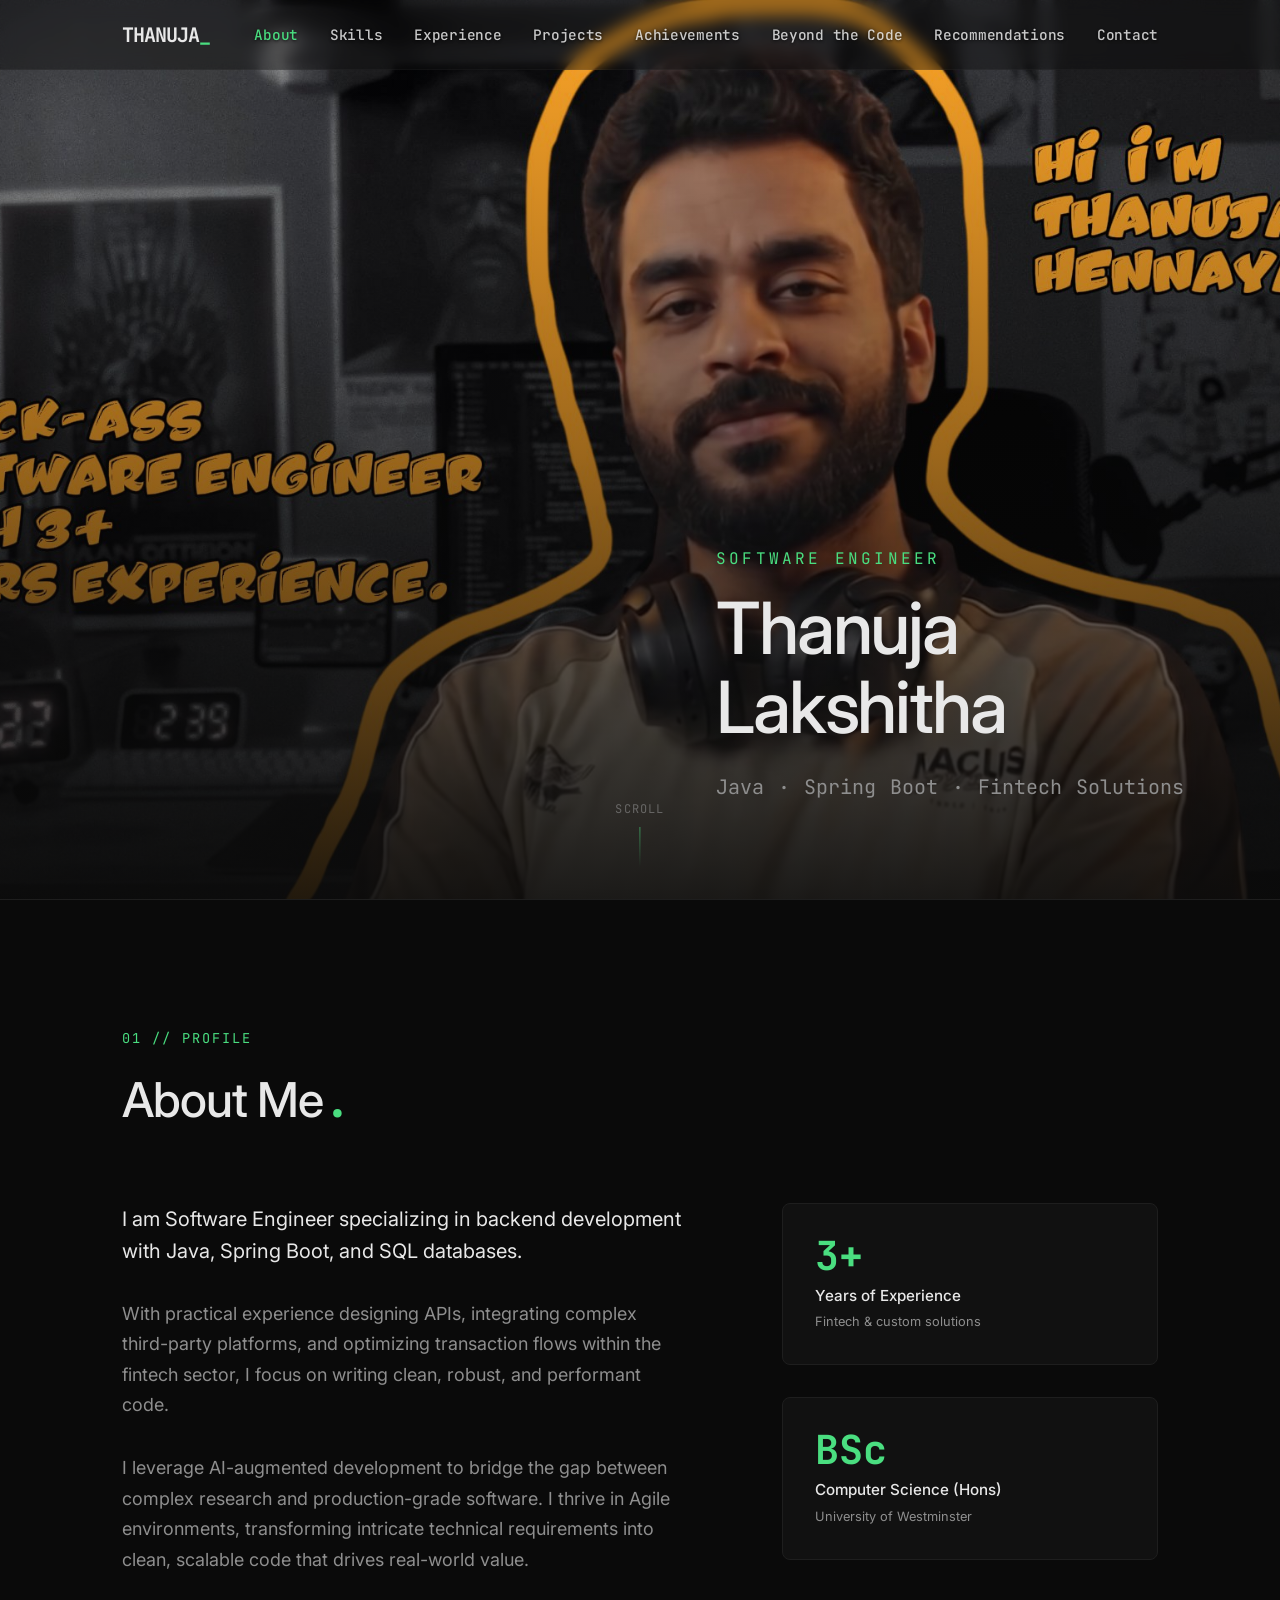
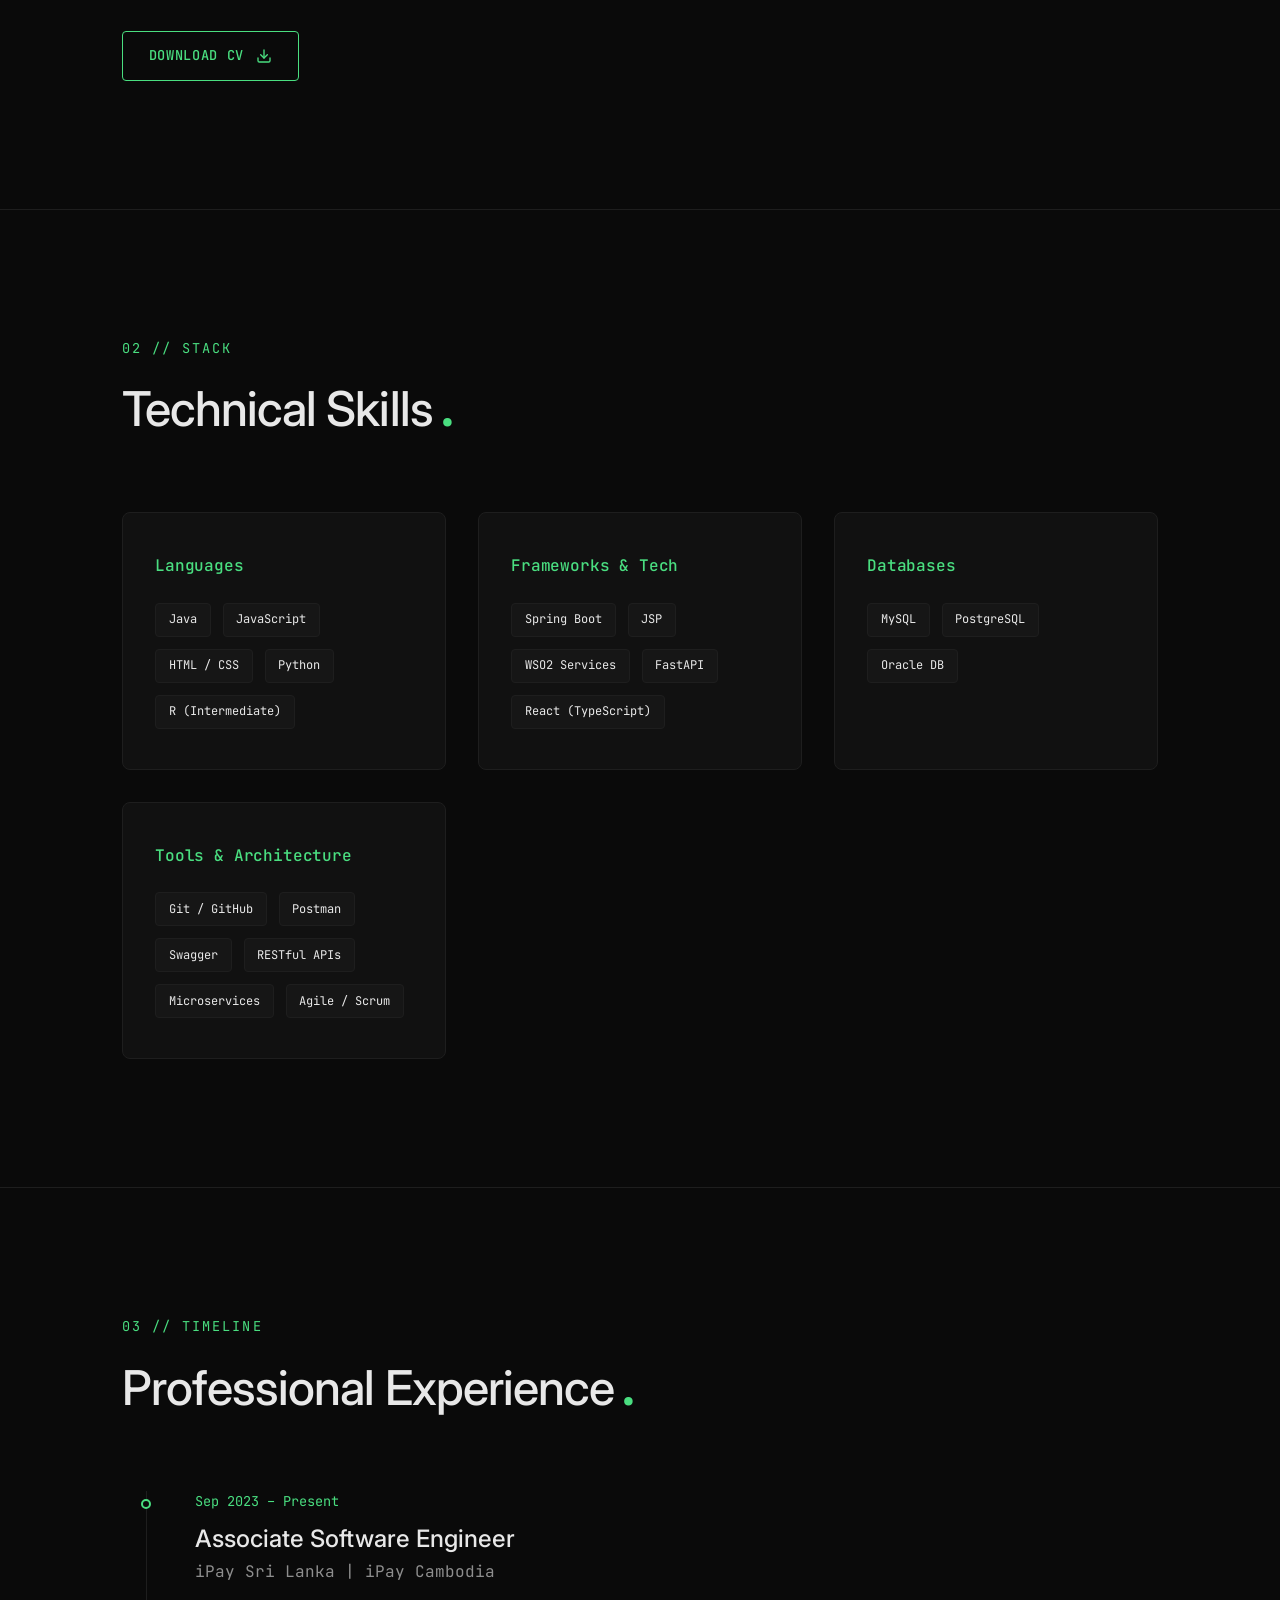
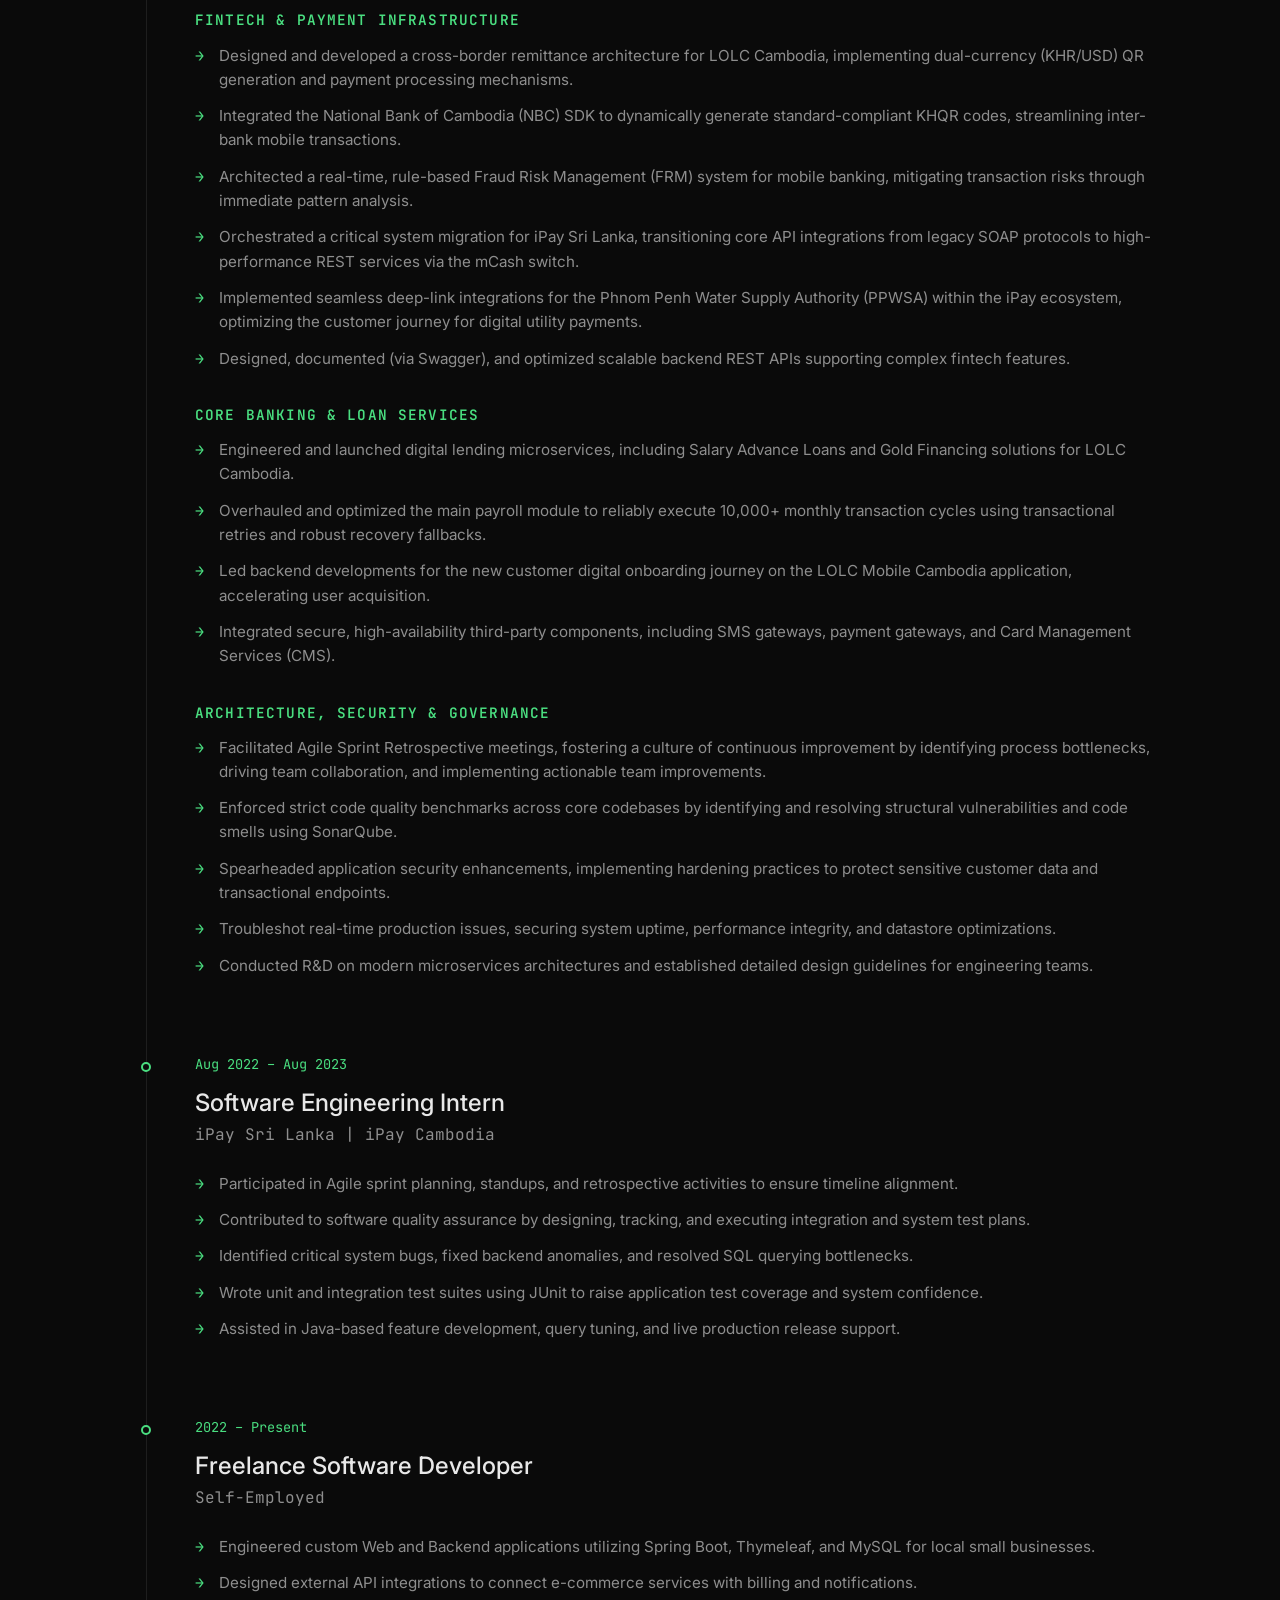
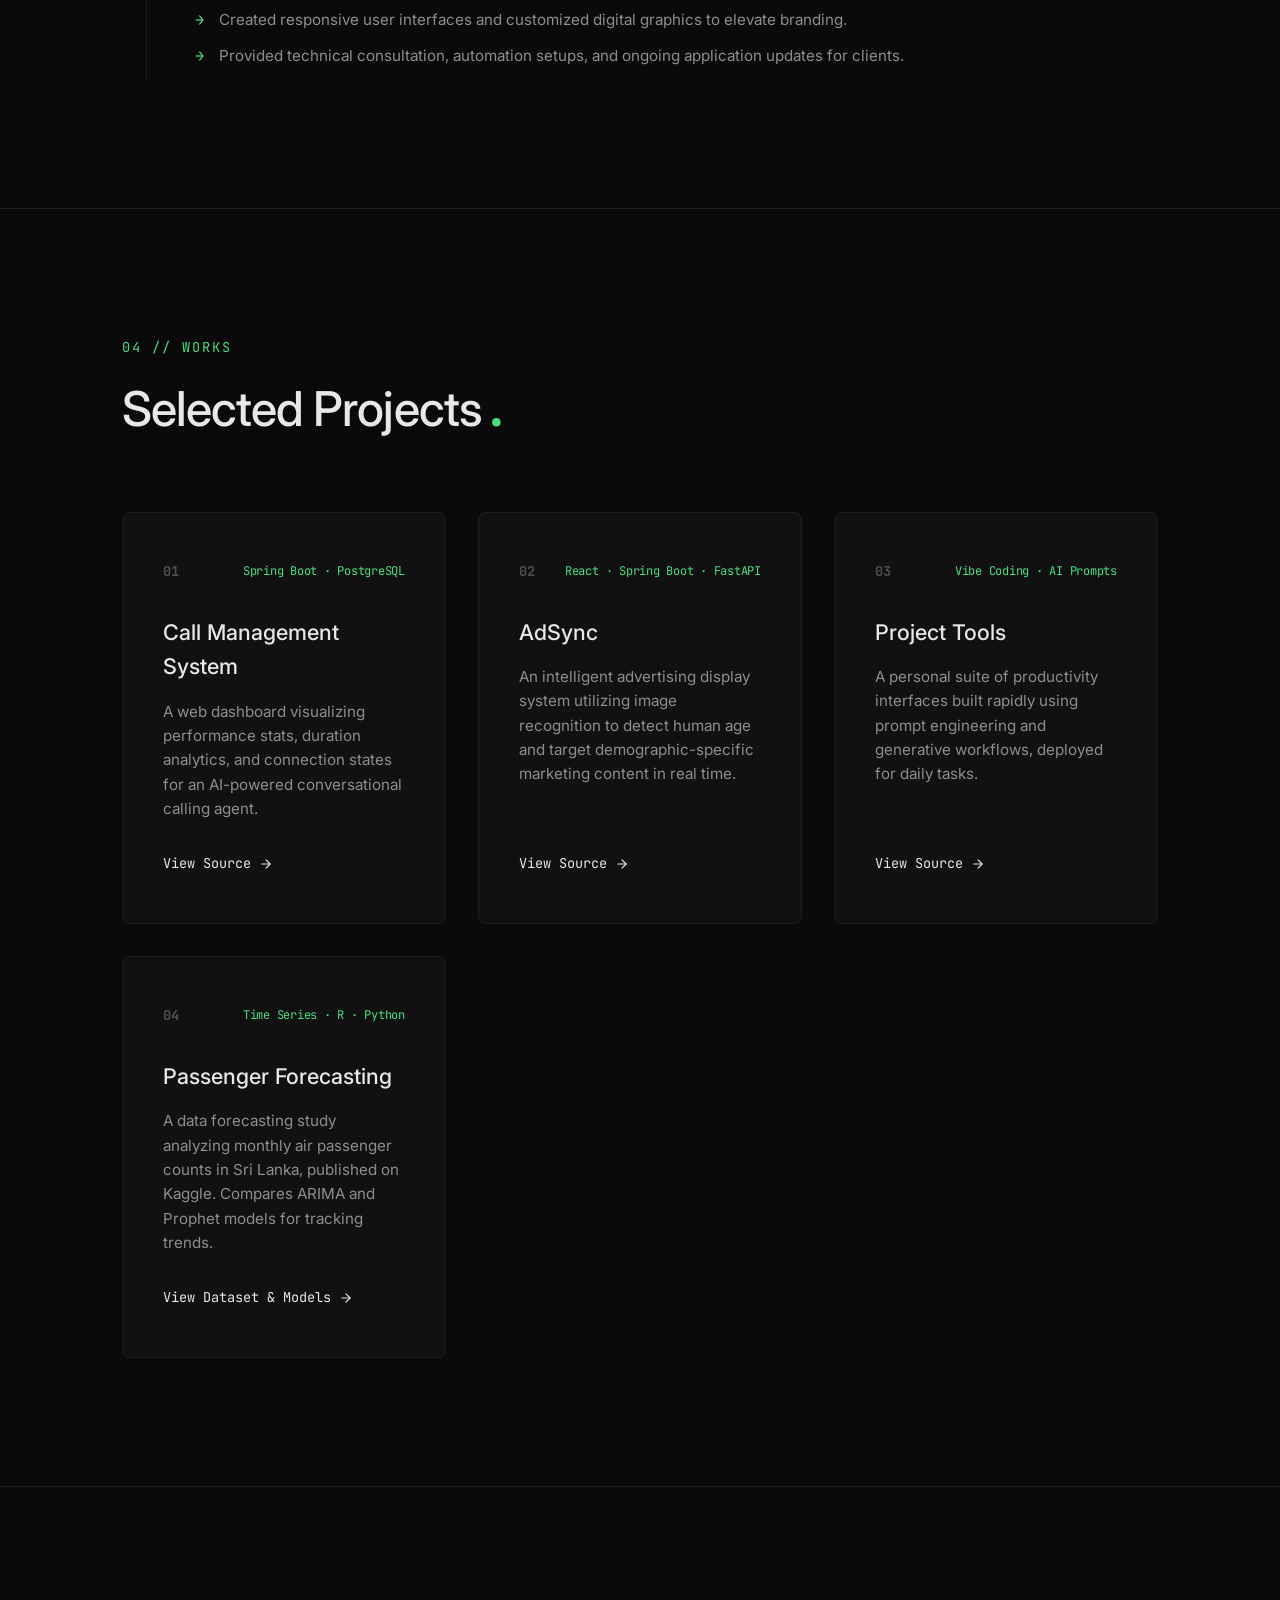
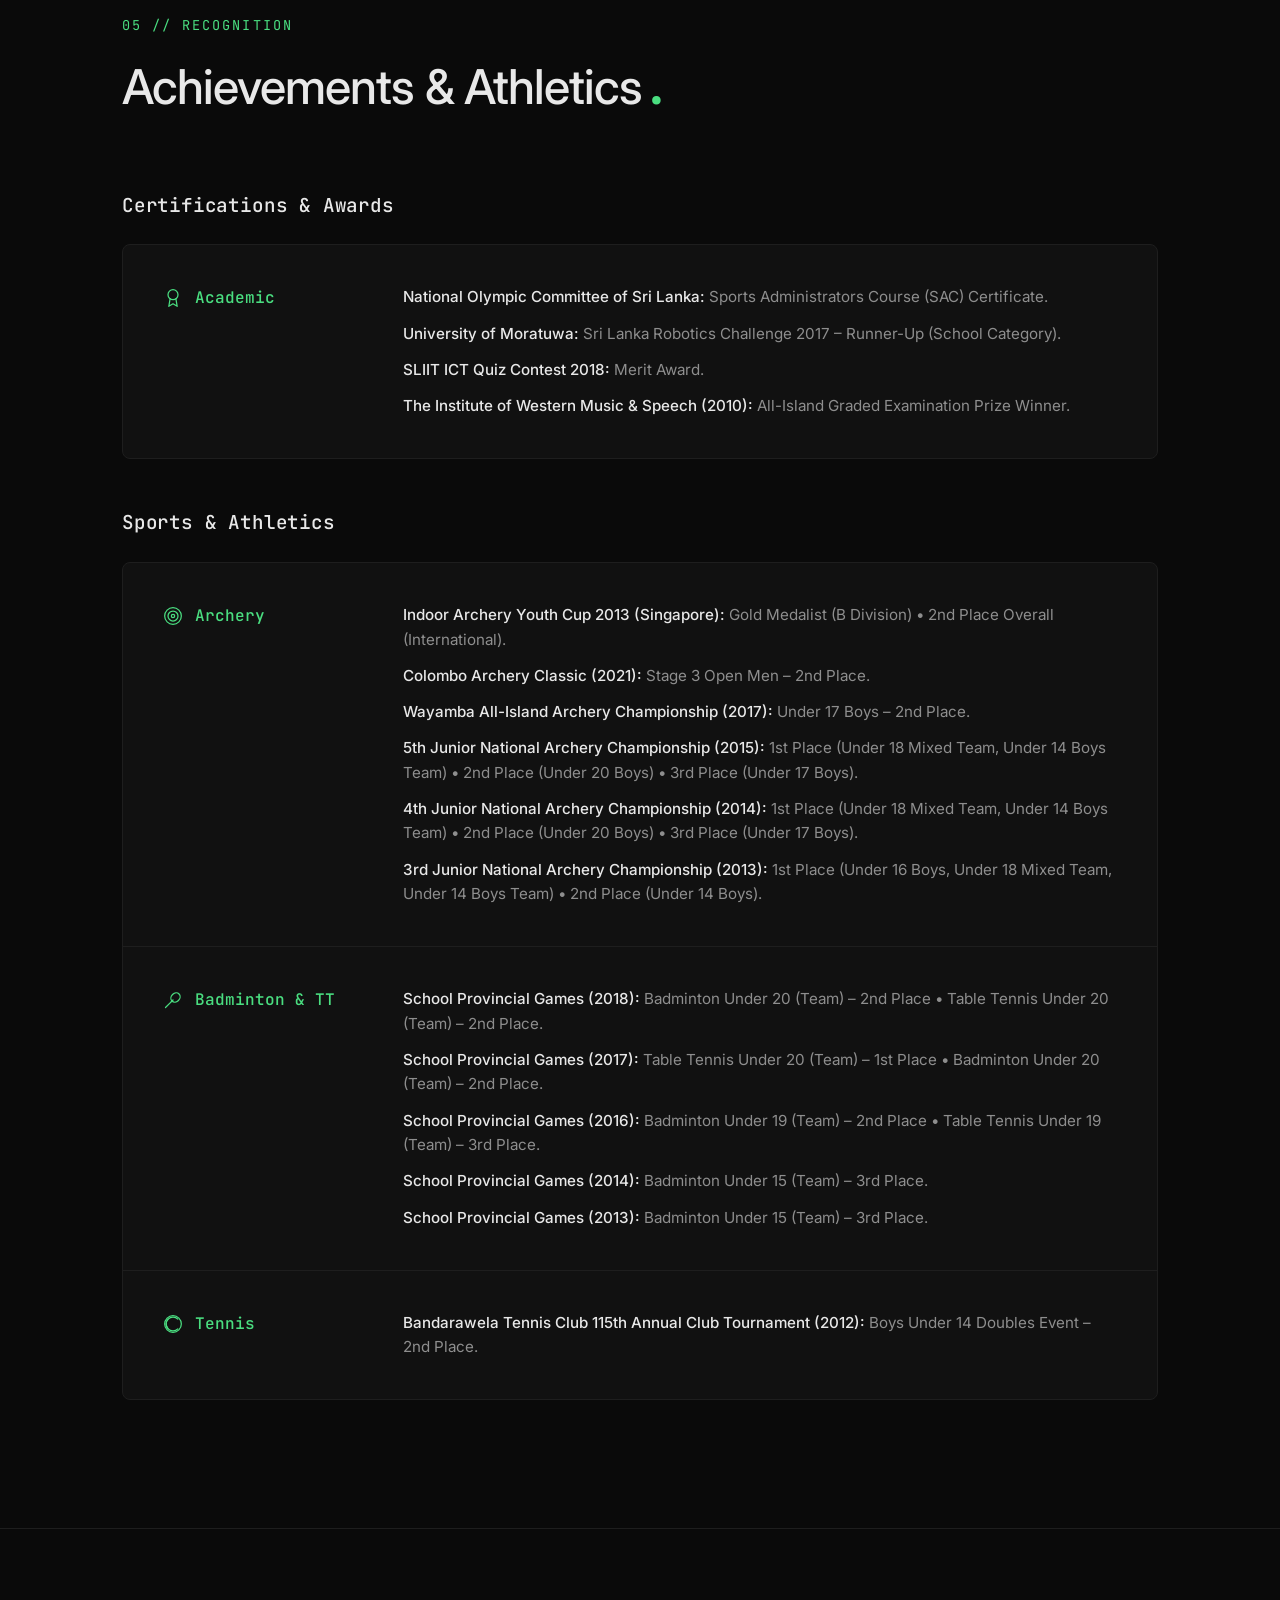
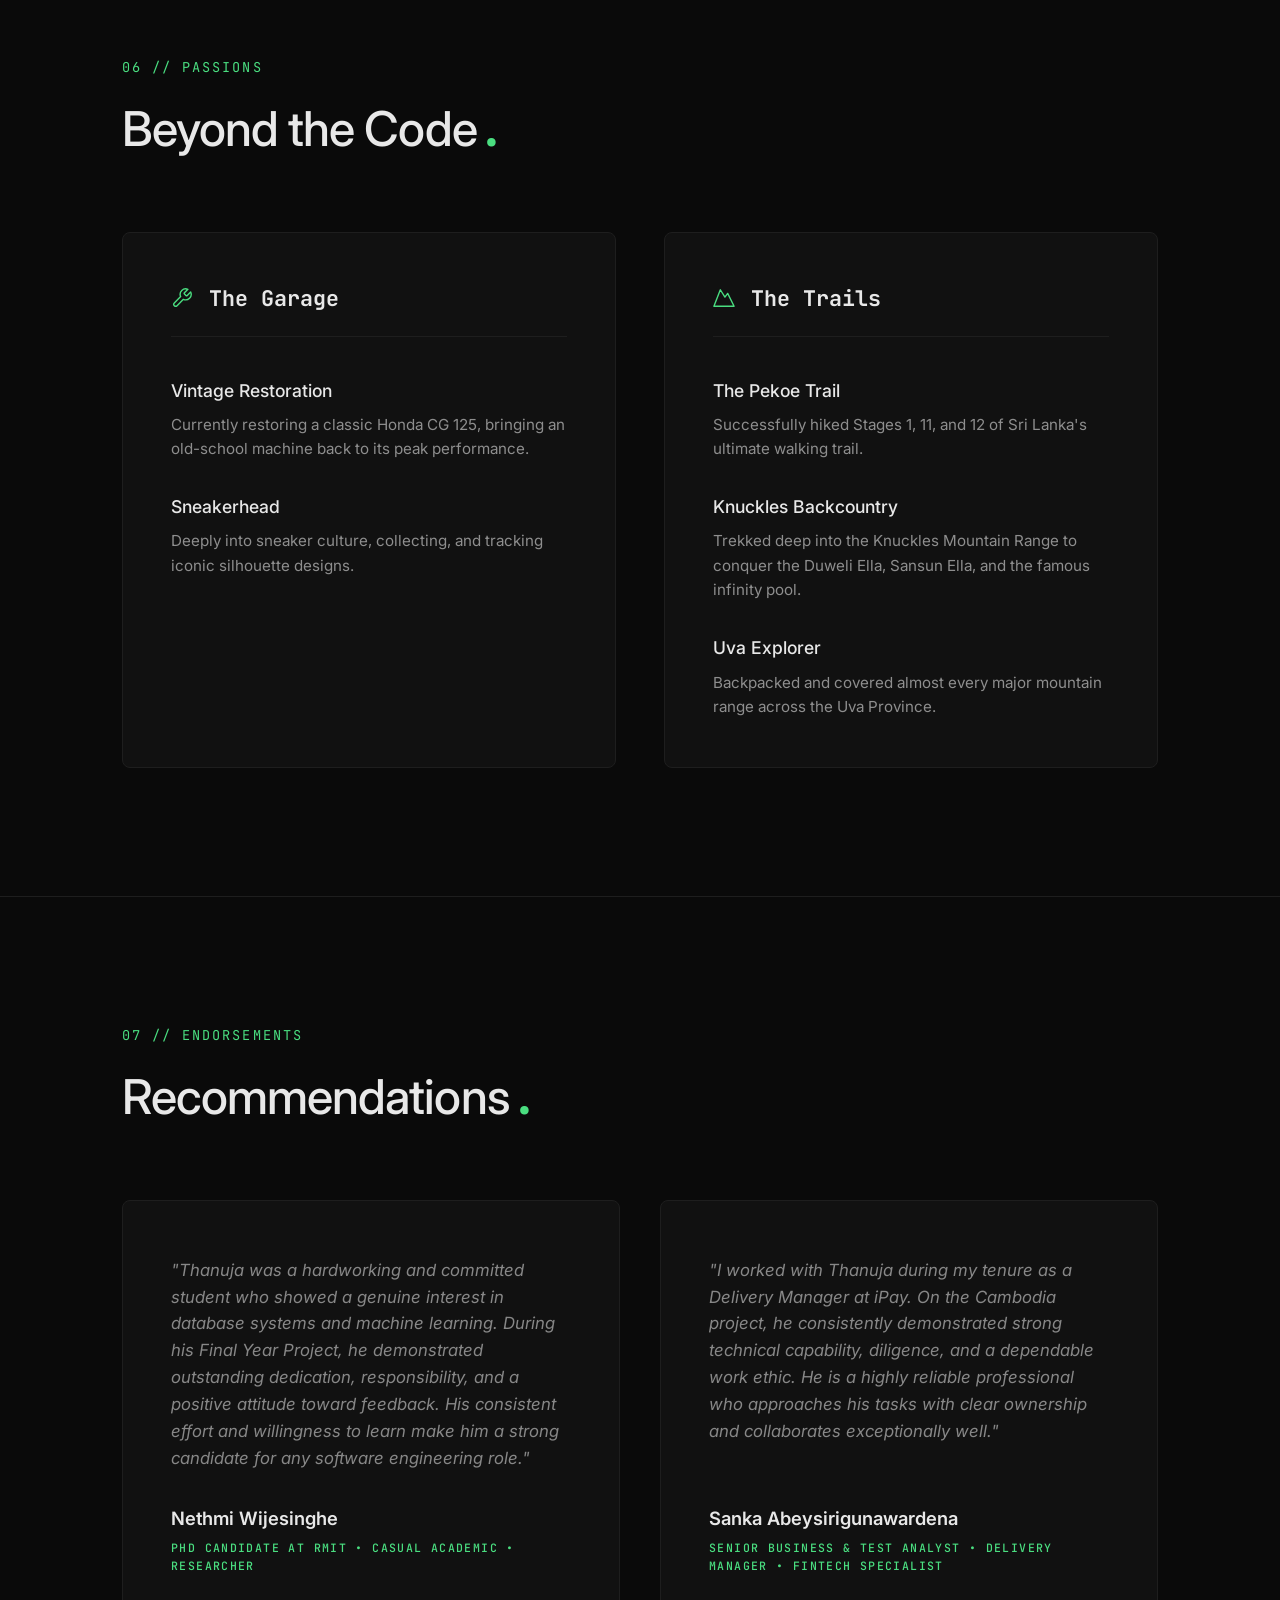
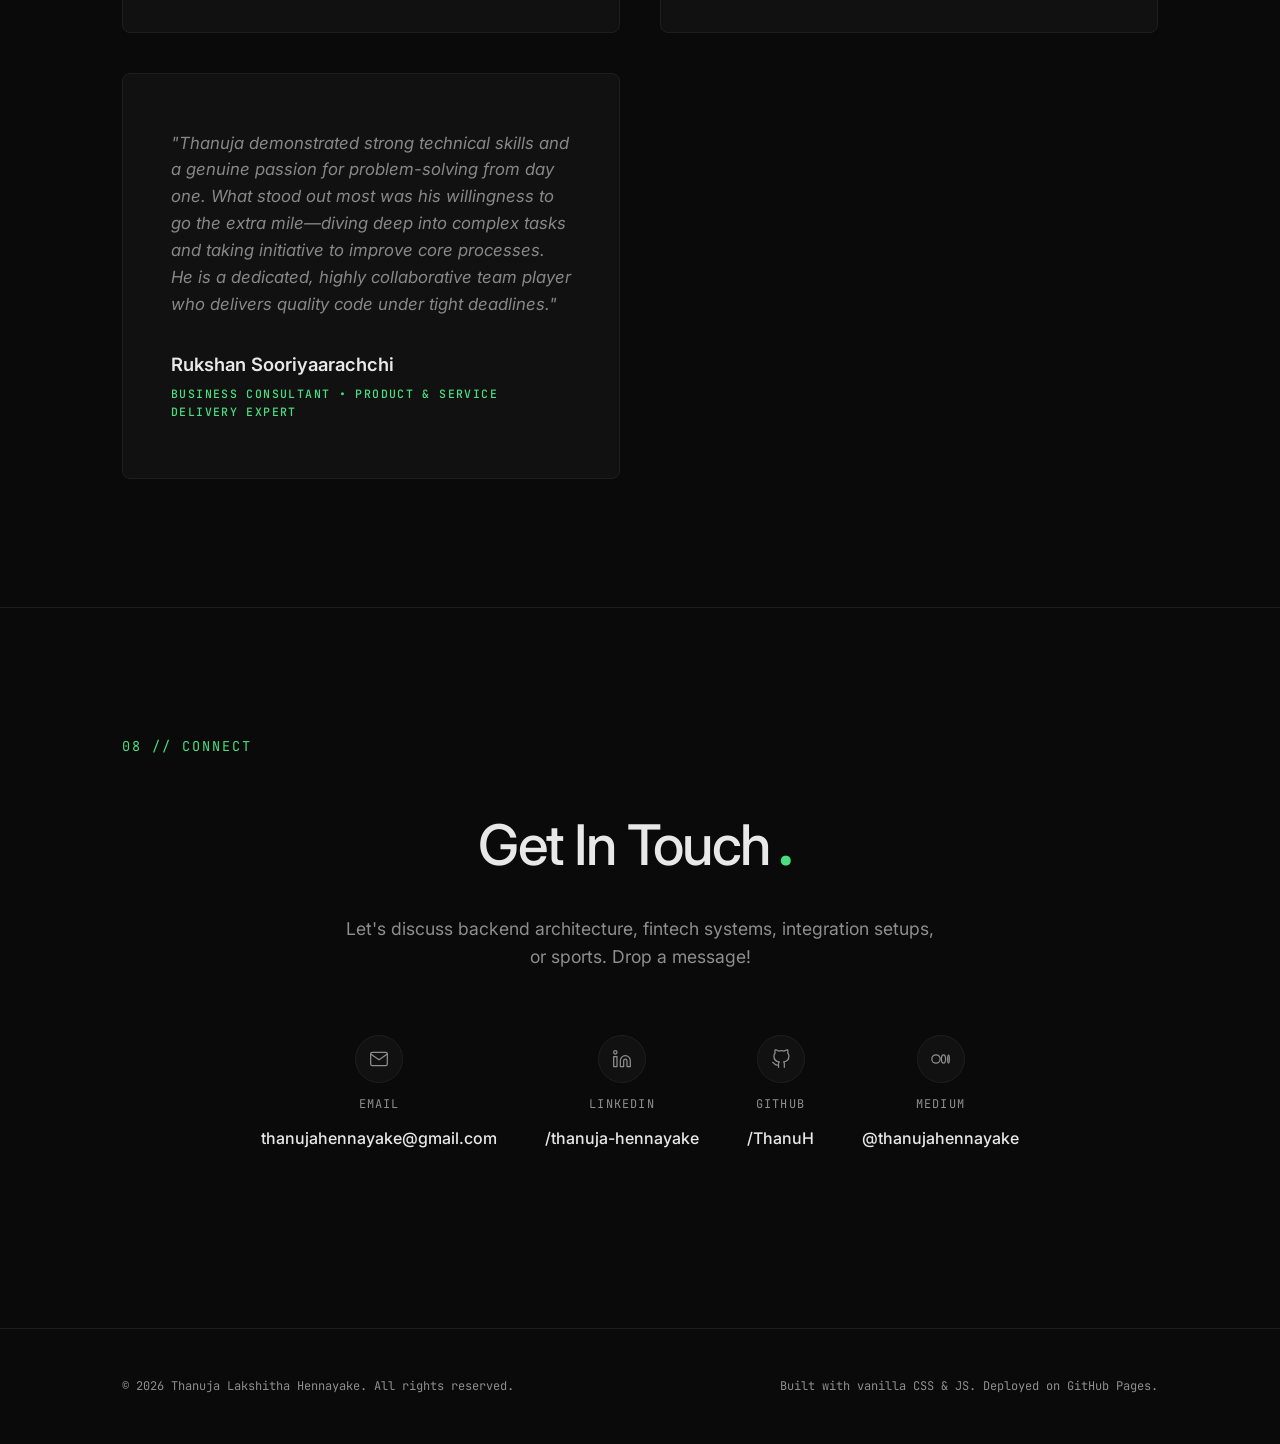
==== commit 0518fa30: "Add files via upload" ====
--- a/index.html
+++ b/index.html
@@ -31,6 +31,7 @@
         <li><a href="#experience">Experience</a></li>
         <li><a href="#projects">Projects</a></li>
         <li><a href="#achievements">Achievements</a></li>
+        <li><a href="#beyond">Beyond the Code</a></li>
         <li><a href="#recommendations">Recommendations</a></li>
         <li><a href="#contact">Contact</a></li>
       </ul>
@@ -41,8 +42,8 @@
        HERO SECTION
        ========================================================================== -->
   <section id="hero" aria-label="Hero Banner">
-    <video id="hero-video" src="assets/hero.mp4" poster="assets/hero-poster.jpg" autoplay muted playsinline
-      preload="auto">
+    <video id="hero-video" poster="assets/hero-poster-optimized.jpg" autoplay muted playsinline
+      preload="none">
       Your browser does not support the video tag.
     </video>
 
@@ -83,9 +84,15 @@
               I thrive in Agile environments, transforming intricate technical requirements into clean, scalable code
               that drives real-world value.
             </p>
-            <a href="assets/CV%201.0.pdf" download class="btn" aria-label="Download CV of Thanuja Lakshitha Hennayake">
+            <a href="assets/thanuja-hennayake-cv.pdf" download class="btn"
+              aria-label="Download CV of Thanuja Lakshitha Hennayake">
               <span>Download CV</span>
-              <svg width="16" height="16" viewBox="0 0 24 24" fill="none" stroke="currentColor" stroke-width="2" stroke-linecap="round" stroke-linejoin="round"><path d="M21 15v4a2 2 0 0 1-2 2H5a2 2 0 0 1-2-2v-4"></path><polyline points="7 10 12 15 17 10"></polyline><line x1="12" y1="15" x2="12" y2="3"></line></svg>
+              <svg width="16" height="16" viewBox="0 0 24 24" fill="none" stroke="currentColor" stroke-width="2"
+                stroke-linecap="round" stroke-linejoin="round">
+                <path d="M21 15v4a2 2 0 0 1-2 2H5a2 2 0 0 1-2-2v-4"></path>
+                <polyline points="7 10 12 15 17 10"></polyline>
+                <line x1="12" y1="15" x2="12" y2="3"></line>
+              </svg>
             </a>
           </div>
 
@@ -183,32 +190,49 @@
             <div class="timeline-group">
               <h5 class="timeline-subheading">Fintech & Payment Infrastructure</h5>
               <ul class="timeline-details">
-                <li>Designed and developed a cross-border remittance architecture for LOLC Cambodia, implementing dual-currency (KHR/USD) QR generation and payment processing mechanisms.</li>
-                <li>Integrated the National Bank of Cambodia (NBC) SDK to dynamically generate standard-compliant KHQR codes, streamlining inter-bank mobile transactions.</li>
-                <li>Architected a real-time, rule-based Fraud Risk Management (FRM) system for mobile banking, mitigating transaction risks through immediate pattern analysis.</li>
-                <li>Orchestrated a critical system migration for iPay Sri Lanka, transitioning core API integrations from legacy SOAP protocols to high-performance REST services via the mCash switch.</li>
-                <li>Implemented seamless deep-link integrations for the Phnom Penh Water Supply Authority (PPWSA) within the iPay ecosystem, optimizing the customer journey for digital utility payments.</li>
-                <li>Designed, documented (via Swagger), and optimized scalable backend REST APIs supporting complex fintech features.</li>
+                <li>Designed and developed a cross-border remittance architecture for LOLC Cambodia, implementing
+                  dual-currency (KHR/USD) QR generation and payment processing mechanisms.</li>
+                <li>Integrated the National Bank of Cambodia (NBC) SDK to dynamically generate standard-compliant KHQR
+                  codes, streamlining inter-bank mobile transactions.</li>
+                <li>Architected a real-time, rule-based Fraud Risk Management (FRM) system for mobile banking,
+                  mitigating transaction risks through immediate pattern analysis.</li>
+                <li>Orchestrated a critical system migration for iPay Sri Lanka, transitioning core API integrations
+                  from legacy SOAP protocols to high-performance REST services via the mCash switch.</li>
+                <li>Implemented seamless deep-link integrations for the Phnom Penh Water Supply Authority (PPWSA) within
+                  the iPay ecosystem, optimizing the customer journey for digital utility payments.</li>
+                <li>Designed, documented (via Swagger), and optimized scalable backend REST APIs supporting complex
+                  fintech features.</li>
               </ul>
             </div>
 
             <div class="timeline-group">
               <h5 class="timeline-subheading">Core Banking & Loan Services</h5>
               <ul class="timeline-details">
-                <li>Engineered and launched digital lending microservices, including Salary Advance Loans and Gold Financing solutions for LOLC Cambodia.</li>
-                <li>Overhauled and optimized the main payroll module to reliably execute 10,000+ monthly transaction cycles using transactional retries and robust recovery fallbacks.</li>
-                <li>Led backend developments for the new customer digital onboarding journey on the LOLC Mobile Cambodia application, accelerating user acquisition.</li>
-                <li>Integrated secure, high-availability third-party components, including SMS gateways, payment gateways, and Card Management Services (CMS).</li>
+                <li>Engineered and launched digital lending microservices, including Salary Advance Loans and Gold
+                  Financing solutions for LOLC Cambodia.</li>
+                <li>Overhauled and optimized the main payroll module to reliably execute 10,000+ monthly transaction
+                  cycles using transactional retries and robust recovery fallbacks.</li>
+                <li>Led backend developments for the new customer digital onboarding journey on the LOLC Mobile Cambodia
+                  application, accelerating user acquisition.</li>
+                <li>Integrated secure, high-availability third-party components, including SMS gateways, payment
+                  gateways, and Card Management Services (CMS).</li>
               </ul>
             </div>
 
             <div class="timeline-group">
               <h5 class="timeline-subheading">Architecture, Security & Governance</h5>
               <ul class="timeline-details">
-                <li>Enforced strict code quality benchmarks across core codebases by identifying and resolving structural vulnerabilities and code smells using SonarQube.</li>
-                <li>Spearheaded application security enhancements, implementing hardening practices to protect sensitive customer data and transactional endpoints.</li>
-                <li>Troubleshot real-time production issues, securing system uptime, performance integrity, and datastore optimizations.</li>
-                <li>Conducted R&D on modern microservices architectures and established detailed design guidelines for engineering teams.</li>
+                <li>Facilitated Agile Sprint Retrospective meetings, fostering a culture of continuous
+                  improvement by identifying process bottlenecks, driving team collaboration, and implementing
+                  actionable team improvements.</li>
+                <li>Enforced strict code quality benchmarks across core codebases by identifying and resolving
+                  structural vulnerabilities and code smells using SonarQube.</li>
+                <li>Spearheaded application security enhancements, implementing hardening practices to protect sensitive
+                  customer data and transactional endpoints.</li>
+                <li>Troubleshot real-time production issues, securing system uptime, performance integrity, and
+                  datastore optimizations.</li>
+                <li>Conducted R&D on modern microservices architectures and established detailed design guidelines for
+                  engineering teams.</li>
               </ul>
             </div>
           </div>
@@ -356,13 +380,21 @@
         <div class="achievements-container">
           <div class="achievement-row">
             <div class="achievement-sport">
-              <span class="icon">📜</span> Academic
+              <span class="icon">
+                <svg viewBox="0 0 24 24" width="20" height="20" fill="none" stroke="currentColor" stroke-width="1.5" stroke-linecap="round" stroke-linejoin="round">
+                  <circle cx="12" cy="8" r="6"/>
+                  <path d="M15.477 12.89 17 22l-5-3-5 3 1.523-9.11"/>
+                </svg>
+              </span> Academic
             </div>
             <ul class="achievement-details">
-              <li><strong>National Olympic Committee of Sri Lanka:</strong> Sports Administrators Course (SAC) Certificate.</li>
-              <li><strong>University of Moratuwa:</strong> Sri Lanka Robotics Challenge 2017 &ndash; Runner-Up (School Category).</li>
+              <li><strong>National Olympic Committee of Sri Lanka:</strong> Sports Administrators Course (SAC)
+                Certificate.</li>
+              <li><strong>University of Moratuwa:</strong> Sri Lanka Robotics Challenge 2017 &ndash; Runner-Up (School
+                Category).</li>
               <li><strong>SLIIT ICT Quiz Contest 2018:</strong> Merit Award.</li>
-              <li><strong>The Institute of Western Music &amp; Speech (2010):</strong> All-Island Graded Examination Prize Winner.</li>
+              <li><strong>The Institute of Western Music &amp; Speech (2010):</strong> All-Island Graded Examination
+                Prize Winner.</li>
             </ul>
           </div>
         </div>
@@ -373,27 +405,46 @@
           <!-- Archery -->
           <div class="achievement-row">
             <div class="achievement-sport">
-              <span class="icon">🏹</span> Archery
+              <span class="icon">
+                <svg viewBox="0 0 24 24" width="20" height="20" fill="none" stroke="currentColor" stroke-width="1.5" stroke-linecap="round" stroke-linejoin="round">
+                  <circle cx="12" cy="12" r="10"/>
+                  <circle cx="12" cy="12" r="6"/>
+                  <circle cx="12" cy="12" r="2"/>
+                </svg>
+              </span> Archery
             </div>
             <ul class="achievement-details">
-              <li><strong>Indoor Archery Youth Cup 2013 (Singapore):</strong> Gold Medalist (B Division) &bull; 2nd Place Overall (International).</li>
+              <li><strong>Indoor Archery Youth Cup 2013 (Singapore):</strong> Gold Medalist (B Division) &bull; 2nd
+                Place Overall (International).</li>
               <li><strong>Colombo Archery Classic (2021):</strong> Stage 3 Open Men &ndash; 2nd Place.</li>
               <li><strong>Wayamba All-Island Archery Championship (2017):</strong> Under 17 Boys &ndash; 2nd Place.</li>
-              <li><strong>5th Junior National Archery Championship (2015):</strong> 1st Place (Under 18 Mixed Team, Under 14 Boys Team) &bull; 2nd Place (Under 20 Boys) &bull; 3rd Place (Under 17 Boys).</li>
-              <li><strong>4th Junior National Archery Championship (2014):</strong> 1st Place (Under 18 Mixed Team, Under 14 Boys Team) &bull; 2nd Place (Under 20 Boys) &bull; 3rd Place (Under 17 Boys).</li>
-              <li><strong>3rd Junior National Archery Championship (2013):</strong> 1st Place (Under 16 Boys, Under 18 Mixed Team, Under 14 Boys Team) &bull; 2nd Place (Under 14 Boys).</li>
+              <li><strong>5th Junior National Archery Championship (2015):</strong> 1st Place (Under 18 Mixed Team,
+                Under 14 Boys Team) &bull; 2nd Place (Under 20 Boys) &bull; 3rd Place (Under 17 Boys).</li>
+              <li><strong>4th Junior National Archery Championship (2014):</strong> 1st Place (Under 18 Mixed Team,
+                Under 14 Boys Team) &bull; 2nd Place (Under 20 Boys) &bull; 3rd Place (Under 17 Boys).</li>
+              <li><strong>3rd Junior National Archery Championship (2013):</strong> 1st Place (Under 16 Boys, Under 18
+                Mixed Team, Under 14 Boys Team) &bull; 2nd Place (Under 14 Boys).</li>
             </ul>
           </div>
 
           <!-- Badminton & Table Tennis -->
           <div class="achievement-row">
             <div class="achievement-sport">
-              <span class="icon">🏸</span> Badminton &amp; TT
+              <span class="icon">
+                <svg viewBox="0 0 24 24" width="20" height="20" fill="none" stroke="currentColor" stroke-width="1.5" stroke-linecap="round" stroke-linejoin="round">
+                  <ellipse cx="15" cy="9" rx="5" ry="6" transform="rotate(45 15 9)"/>
+                  <line x1="11" y1="13" x2="3" y2="21"/>
+                  <line x1="12" y1="12" x2="10" y2="14"/>
+                </svg>
+              </span> Badminton &amp; TT
             </div>
             <ul class="achievement-details">
-              <li><strong>School Provincial Games (2018):</strong> Badminton Under 20 (Team) &ndash; 2nd Place &bull; Table Tennis Under 20 (Team) &ndash; 2nd Place.</li>
-              <li><strong>School Provincial Games (2017):</strong> Table Tennis Under 20 (Team) &ndash; 1st Place &bull; Badminton Under 20 (Team) &ndash; 2nd Place.</li>
-              <li><strong>School Provincial Games (2016):</strong> Badminton Under 19 (Team) &ndash; 2nd Place &bull; Table Tennis Under 19 (Team) &ndash; 3rd Place.</li>
+              <li><strong>School Provincial Games (2018):</strong> Badminton Under 20 (Team) &ndash; 2nd Place &bull;
+                Table Tennis Under 20 (Team) &ndash; 2nd Place.</li>
+              <li><strong>School Provincial Games (2017):</strong> Table Tennis Under 20 (Team) &ndash; 1st Place &bull;
+                Badminton Under 20 (Team) &ndash; 2nd Place.</li>
+              <li><strong>School Provincial Games (2016):</strong> Badminton Under 19 (Team) &ndash; 2nd Place &bull;
+                Table Tennis Under 19 (Team) &ndash; 3rd Place.</li>
               <li><strong>School Provincial Games (2014):</strong> Badminton Under 15 (Team) &ndash; 3rd Place.</li>
               <li><strong>School Provincial Games (2013):</strong> Badminton Under 15 (Team) &ndash; 3rd Place.</li>
             </ul>
@@ -402,10 +453,17 @@
           <!-- Tennis -->
           <div class="achievement-row">
             <div class="achievement-sport">
-              <span class="icon">🎾</span> Tennis
+              <span class="icon">
+                <svg viewBox="0 0 24 24" width="20" height="20" fill="none" stroke="currentColor" stroke-width="1.5" stroke-linecap="round" stroke-linejoin="round">
+                  <circle cx="12" cy="12" r="10"/>
+                  <path d="M6.2 6.2A8 8 0 0 0 17.8 17.8"/>
+                  <path d="M17.8 6.2A8 8 0 0 0 6.2 17.8"/>
+                </svg>
+              </span> Tennis
             </div>
             <ul class="achievement-details">
-              <li><strong>Bandarawela Tennis Club 115th Annual Club Tournament (2012):</strong> Boys Under 14 Doubles Event &ndash; 2nd Place.</li>
+              <li><strong>Bandarawela Tennis Club 115th Annual Club Tournament (2012):</strong> Boys Under 14 Doubles
+                Event &ndash; 2nd Place.</li>
             </ul>
           </div>
         </div>
@@ -413,17 +471,80 @@
     </section>
 
     <!-- ==========================================================================
+         BEYOND THE CODE SECTION
+         ========================================================================== -->
+    <section id="beyond" class="reveal">
+      <div class="container">
+        <span class="section-eyebrow">06 // Passions</span>
+        <h2 class="section-title">Beyond the Code<span>.</span></h2>
+
+        <div class="beyond-grid">
+          <!-- The Garage -->
+          <div class="beyond-category">
+            <div class="beyond-category-header">
+              <span class="icon">
+                <svg width="22" height="22" viewBox="0 0 24 24" fill="none" stroke="currentColor" stroke-width="1.5" stroke-linecap="round" stroke-linejoin="round">
+                  <path d="M14.7 6.3a1 1 0 0 0 0 1.4l1.6 1.6a1 1 0 0 0 1.4 0l3.77-3.77a6 6 0 0 1-7.94 7.94l-6.91 6.91a2.12 2.12 0 0 1-3-3l6.91-6.91a6 6 0 0 1 7.94-7.94l-3.76 3.76z"/>
+                </svg>
+              </span>
+              <h3>The Garage</h3>
+            </div>
+            <div class="beyond-items">
+              <div class="beyond-item">
+                <h4>Vintage Restoration</h4>
+                <p>Currently restoring a classic Honda CG 125, bringing an old-school machine back to its peak performance.</p>
+              </div>
+              <div class="beyond-item">
+                <h4>Sneakerhead</h4>
+                <p>Deeply into sneaker culture, collecting, and tracking iconic silhouette designs.</p>
+              </div>
+            </div>
+          </div>
+
+          <!-- The Trails -->
+          <div class="beyond-category">
+            <div class="beyond-category-header">
+              <span class="icon">
+                <svg width="22" height="22" viewBox="0 0 24 24" fill="none" stroke="currentColor" stroke-width="1.5" stroke-linecap="round" stroke-linejoin="round">
+                  <path d="M8 3 1 21h22L16 7l-3 4-5-8z"/>
+                </svg>
+              </span>
+              <h3>The Trails</h3>
+            </div>
+            <div class="beyond-items">
+              <div class="beyond-item">
+                <h4>The Pekoe Trail</h4>
+                <p>Successfully hiked Stages 1, 11, and 12 of Sri Lanka's ultimate walking trail.</p>
+              </div>
+              <div class="beyond-item">
+                <h4>Knuckles Backcountry</h4>
+                <p>Trekked deep into the Knuckles Mountain Range to conquer the Duweli Ella, Sansun Ella, and the famous infinity pool.</p>
+              </div>
+              <div class="beyond-item">
+                <h4>Uva Explorer</h4>
+                <p>Backpacked and covered almost every major mountain range across the Uva Province.</p>
+              </div>
+            </div>
+          </div>
+        </div>
+      </div>
+    </section>
+
+    <!-- ==========================================================================
          RECOMMENDATIONS SECTION
          ========================================================================== -->
     <section id="recommendations" class="reveal">
       <div class="container">
-        <span class="section-eyebrow">06 // Endorsements</span>
+        <span class="section-eyebrow">07 // Endorsements</span>
         <h2 class="section-title">Recommendations<span>.</span></h2>
 
         <div class="recommendations-grid">
           <!-- Card 1: Nethmi Wijesinghe -->
           <div class="recommendation-card">
-            <p class="rec-quote">"Thanuja was a hardworking and committed student who showed a genuine interest in database systems and machine learning. During his Final Year Project, he demonstrated outstanding dedication, responsibility, and a positive attitude toward feedback. His consistent effort and willingness to learn make him a strong candidate for any software engineering role."</p>
+            <p class="rec-quote">"Thanuja was a hardworking and committed student who showed a genuine interest in
+              database systems and machine learning. During his Final Year Project, he demonstrated outstanding
+              dedication, responsibility, and a positive attitude toward feedback. His consistent effort and willingness
+              to learn make him a strong candidate for any software engineering role."</p>
             <div class="rec-info">
               <h3 class="rec-name">Nethmi Wijesinghe</h3>
               <p class="rec-profession">PhD Candidate at RMIT &bull; Casual Academic &bull; Researcher</p>
@@ -432,16 +553,23 @@
 
           <!-- Card 2: Sanka Abeysirigunawardena -->
           <div class="recommendation-card">
-            <p class="rec-quote">"I worked with Thanuja during my tenure as a Delivery Manager at iPay. On the Cambodia project, he consistently demonstrated strong technical capability, diligence, and a dependable work ethic. He is a highly reliable professional who approaches his tasks with clear ownership and collaborates exceptionally well."</p>
+            <p class="rec-quote">"I worked with Thanuja during my tenure as a Delivery Manager at iPay. On the Cambodia
+              project, he consistently demonstrated strong technical capability, diligence, and a dependable work ethic.
+              He is a highly reliable professional who approaches his tasks with clear ownership and collaborates
+              exceptionally well."</p>
             <div class="rec-info">
               <h3 class="rec-name">Sanka Abeysirigunawardena</h3>
-              <p class="rec-profession">Senior Business &amp; Test Analyst &bull; Delivery Manager &bull; FinTech Specialist</p>
+              <p class="rec-profession">Senior Business &amp; Test Analyst &bull; Delivery Manager &bull; FinTech
+                Specialist</p>
             </div>
           </div>
 
           <!-- Card 3: Rukshan Sooriyaarachchi -->
           <div class="recommendation-card">
-            <p class="rec-quote">"Thanuja demonstrated strong technical skills and a genuine passion for problem-solving from day one. What stood out most was his willingness to go the extra mile—diving deep into complex tasks and taking initiative to improve core processes. He is a dedicated, highly collaborative team player who delivers quality code under tight deadlines."</p>
+            <p class="rec-quote">"Thanuja demonstrated strong technical skills and a genuine passion for problem-solving
+              from day one. What stood out most was his willingness to go the extra mile—diving deep into complex tasks
+              and taking initiative to improve core processes. He is a dedicated, highly collaborative team player who
+              delivers quality code under tight deadlines."</p>
             <div class="rec-info">
               <h3 class="rec-name">Rukshan Sooriyaarachchi</h3>
               <p class="rec-profession">Business Consultant &bull; Product &amp; Service Delivery Expert</p>
@@ -456,7 +584,7 @@
          ========================================================================== -->
     <section id="contact" class="reveal">
       <div class="container">
-        <span class="section-eyebrow">07 // Connect</span>
+        <span class="section-eyebrow">08 // Connect</span>
         <div class="contact-wrap">
           <h2 class="contact-title">Get In Touch<span>.</span></h2>
           <p class="contact-subtitle">
@@ -507,6 +635,21 @@
               <span class="contact-label">GitHub</span>
               <span class="contact-value">/ThanuH</span>
             </a>
+
+            <!-- Medium -->
+            <a href="https://medium.com/@thanujahennayake" target="_blank" rel="noopener noreferrer"
+              class="contact-link-item" aria-label="Visit Thanuja's Medium Blog">
+              <div class="icon">
+                <svg width="20" height="20" viewBox="0 0 24 24" fill="none" stroke="currentColor" stroke-width="1.5"
+                  stroke-linecap="round" stroke-linejoin="round">
+                  <circle cx="6" cy="12" r="5" />
+                  <ellipse cx="15" cy="12" rx="2.5" ry="5" />
+                  <ellipse cx="21" cy="12" rx="1" ry="4.8" />
+                </svg>
+              </div>
+              <span class="contact-label">Medium</span>
+              <span class="contact-value">@thanujahennayake</span>
+            </a>
           </div>
         </div>
       </div>
--- a/style.css
+++ b/style.css
@@ -712,7 +712,9 @@
 }
 
 .achievement-sport span.icon {
-  font-size: 1.25rem;
+  display: inline-flex;
+  align-items: center;
+  justify-content: center;
 }
 
 .achievement-details {
@@ -733,6 +735,70 @@
 .achievement-details li strong {
   color: var(--text-primary);
   font-weight: 500;
+}
+
+/* ==========================================================================
+   BEYOND THE CODE SECTION
+   ========================================================================== */
+.beyond-grid {
+  display: grid;
+  grid-template-columns: 1fr 1fr;
+  gap: 3rem;
+  margin-top: 2rem;
+}
+
+.beyond-category {
+  background-color: var(--surface);
+  border: 1px solid var(--border);
+  padding: 3rem;
+  border-radius: 8px;
+  transition: border-color 0.3s ease, transform 0.3s ease;
+}
+
+.beyond-category:hover {
+  border-color: var(--accent);
+  transform: translateY(-2px);
+}
+
+.beyond-category-header {
+  display: flex;
+  align-items: center;
+  gap: 1rem;
+  margin-bottom: 2.5rem;
+  border-bottom: 1px solid var(--border);
+  padding-bottom: 1.25rem;
+}
+
+.beyond-category-header h3 {
+  font-family: var(--font-display);
+  font-size: 1.35rem;
+  color: var(--text-primary);
+  margin: 0;
+}
+
+.beyond-category-header .icon {
+  color: var(--accent);
+  display: flex;
+  align-items: center;
+}
+
+.beyond-items {
+  display: flex;
+  flex-direction: column;
+  gap: 2rem;
+}
+
+.beyond-item h4 {
+  font-size: 1.1rem;
+  color: var(--text-primary);
+  margin-bottom: 0.5rem;
+  font-weight: 500;
+}
+
+.beyond-item p {
+  color: var(--text-secondary);
+  font-size: 0.95rem;
+  line-height: 1.6;
 }
 
 /* ==========================================================================
@@ -951,6 +1017,11 @@
     gap: 4rem;
   }
   
+  .beyond-grid {
+    grid-template-columns: 1fr;
+    gap: 2.5rem;
+  }
+  
   .achievement-row {
     grid-template-columns: 1fr;
     gap: 1rem;
@@ -962,6 +1033,17 @@
   
   section {
     padding: 6rem 0;
+  }
+}
+
+@media (max-width: 768px) {
+  #hero-video {
+    display: none !important;
+  }
+  #hero {
+    background-image: url('assets/hero-poster-mobile.jpg');
+    background-size: cover;
+    background-position: center;
   }
 }
 
@@ -999,6 +1081,10 @@
     padding: 2rem 1.5rem;
   }
   
+  .beyond-category {
+    padding: 2.5rem 2rem;
+  }
+  
   .achievement-row {
     padding: 1.5rem;
   }
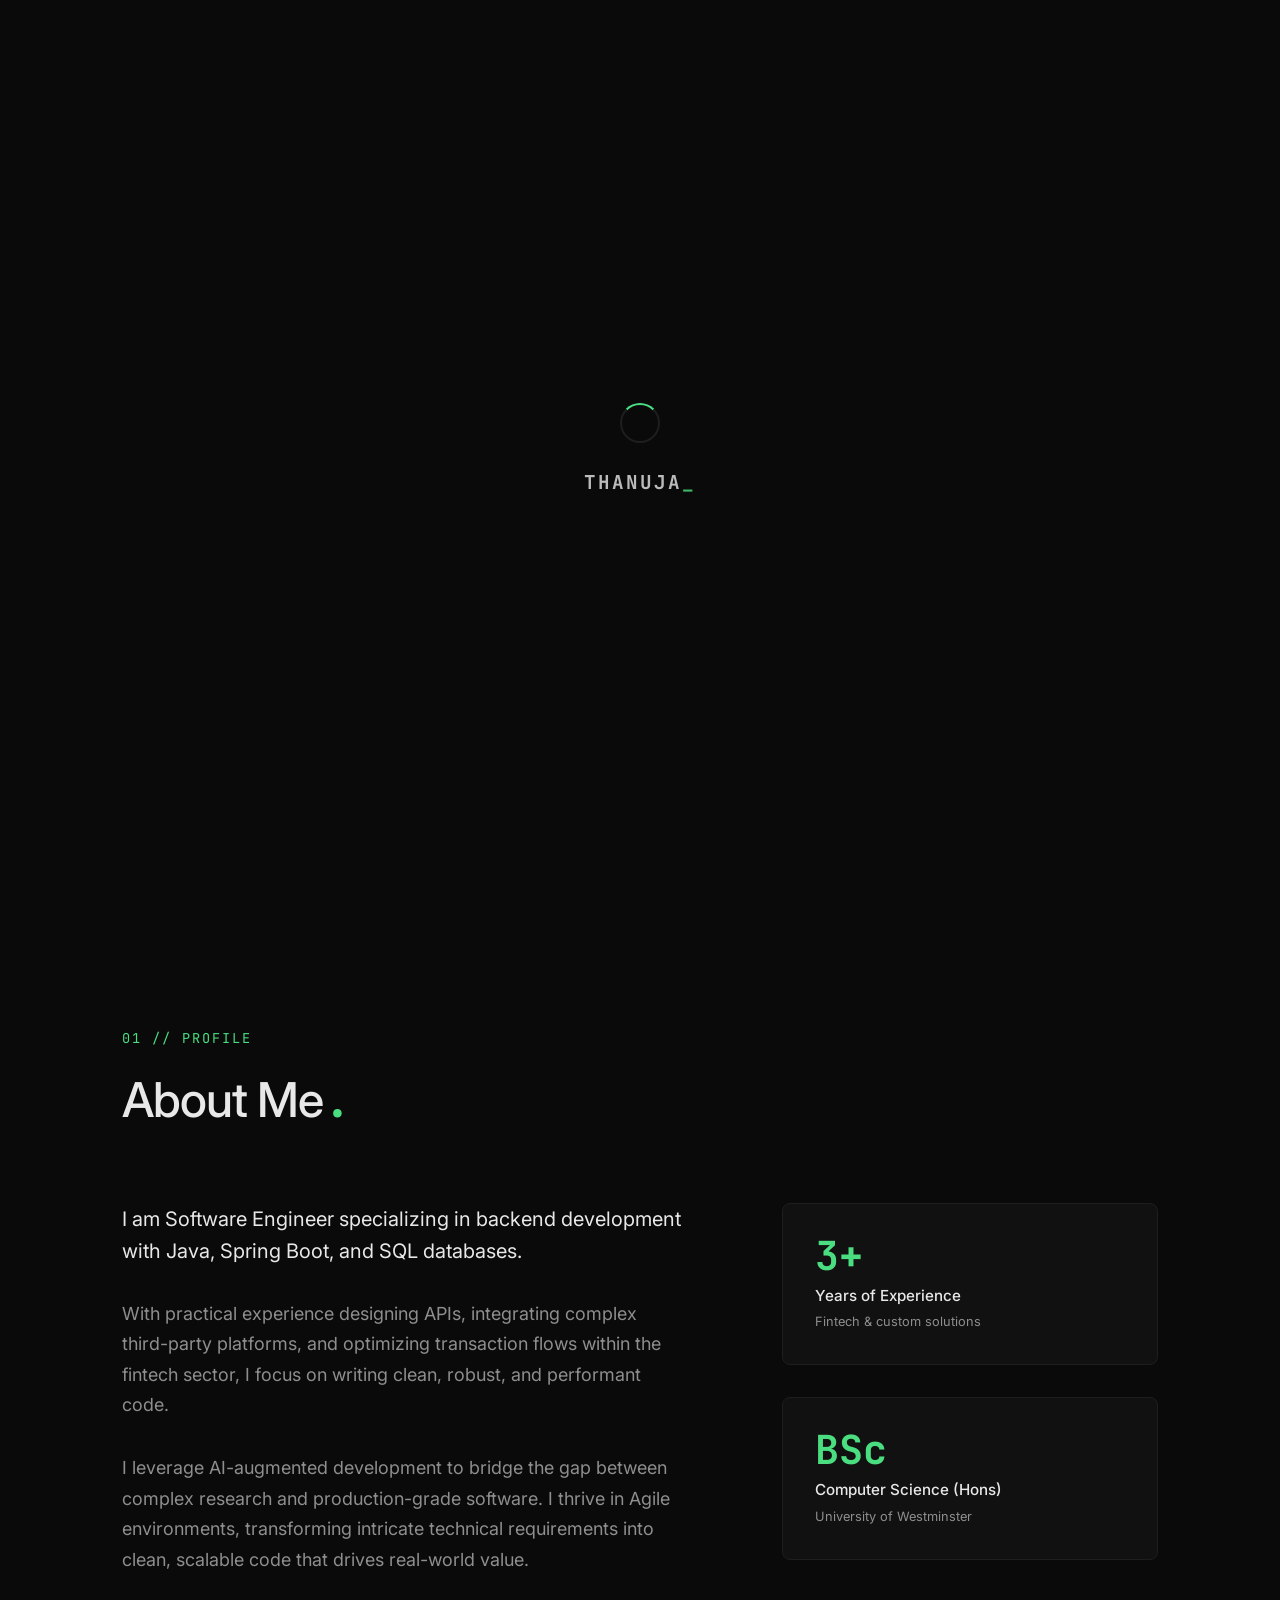
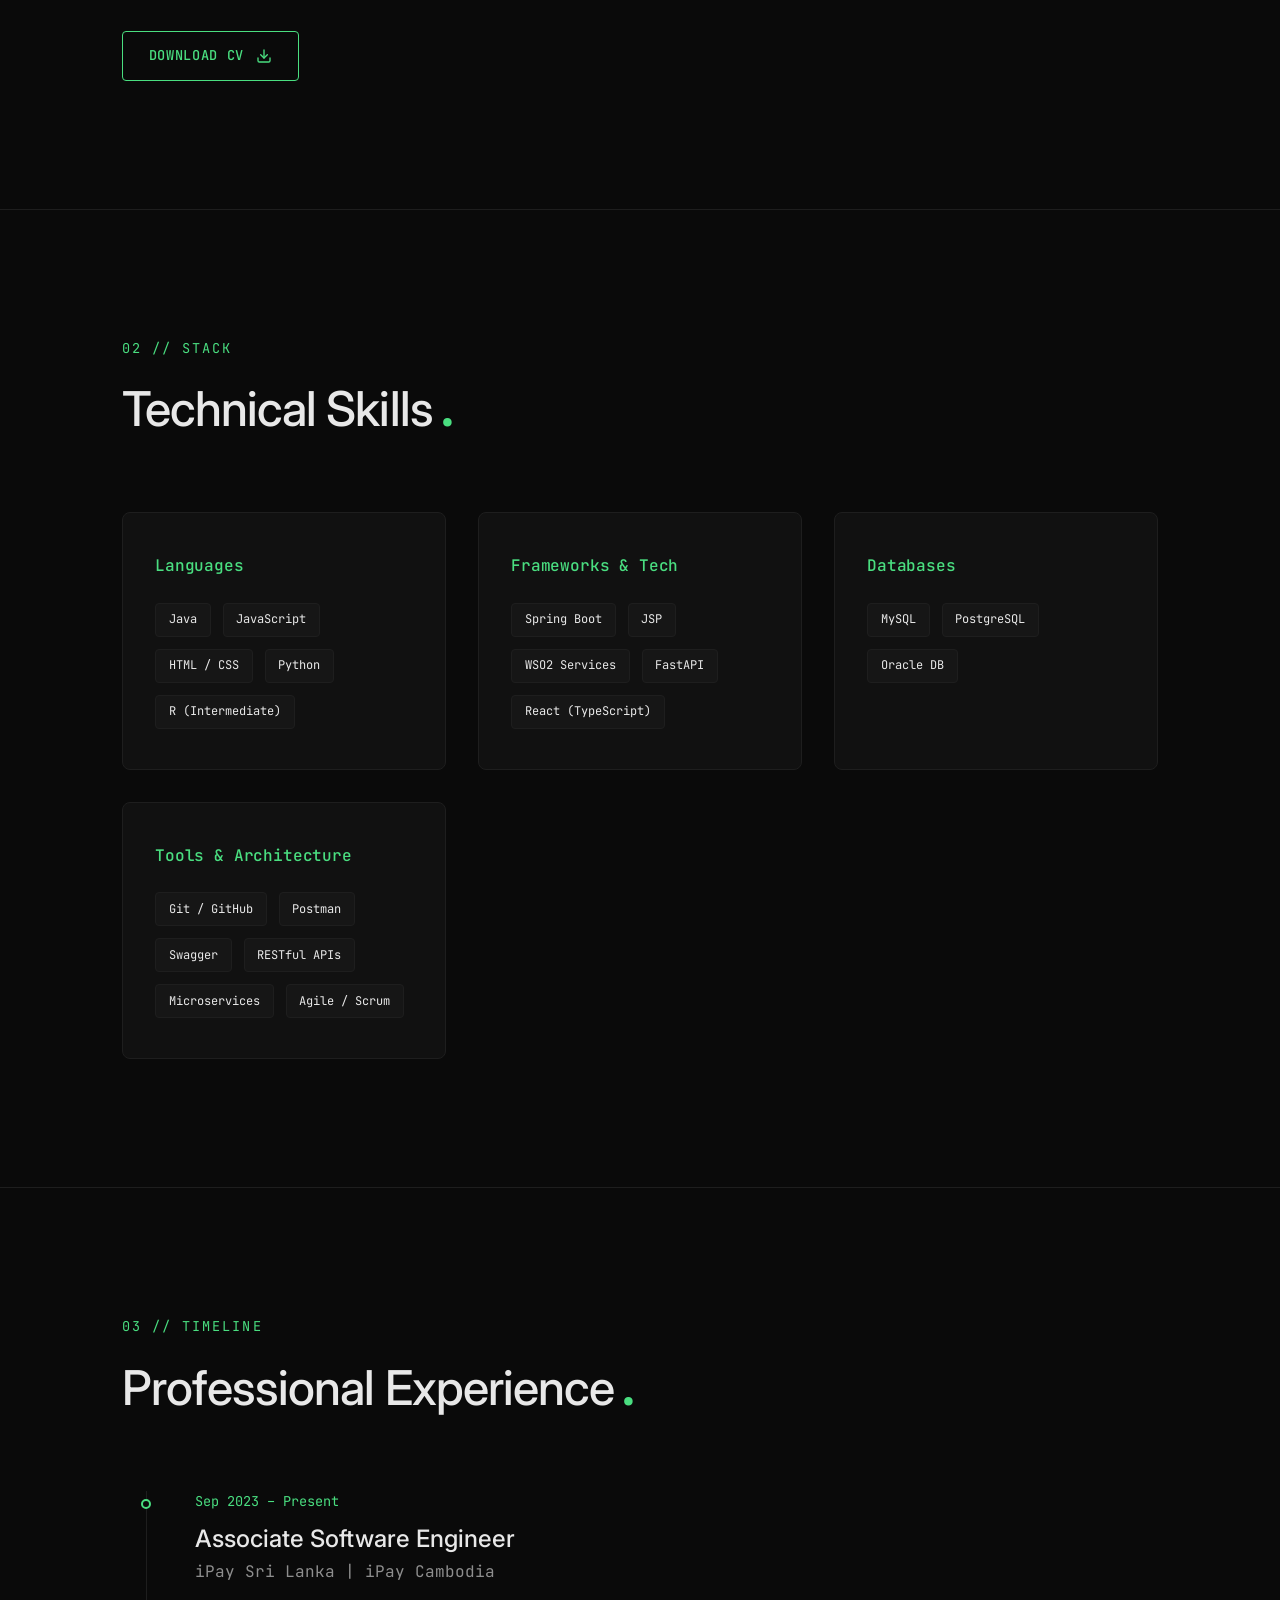
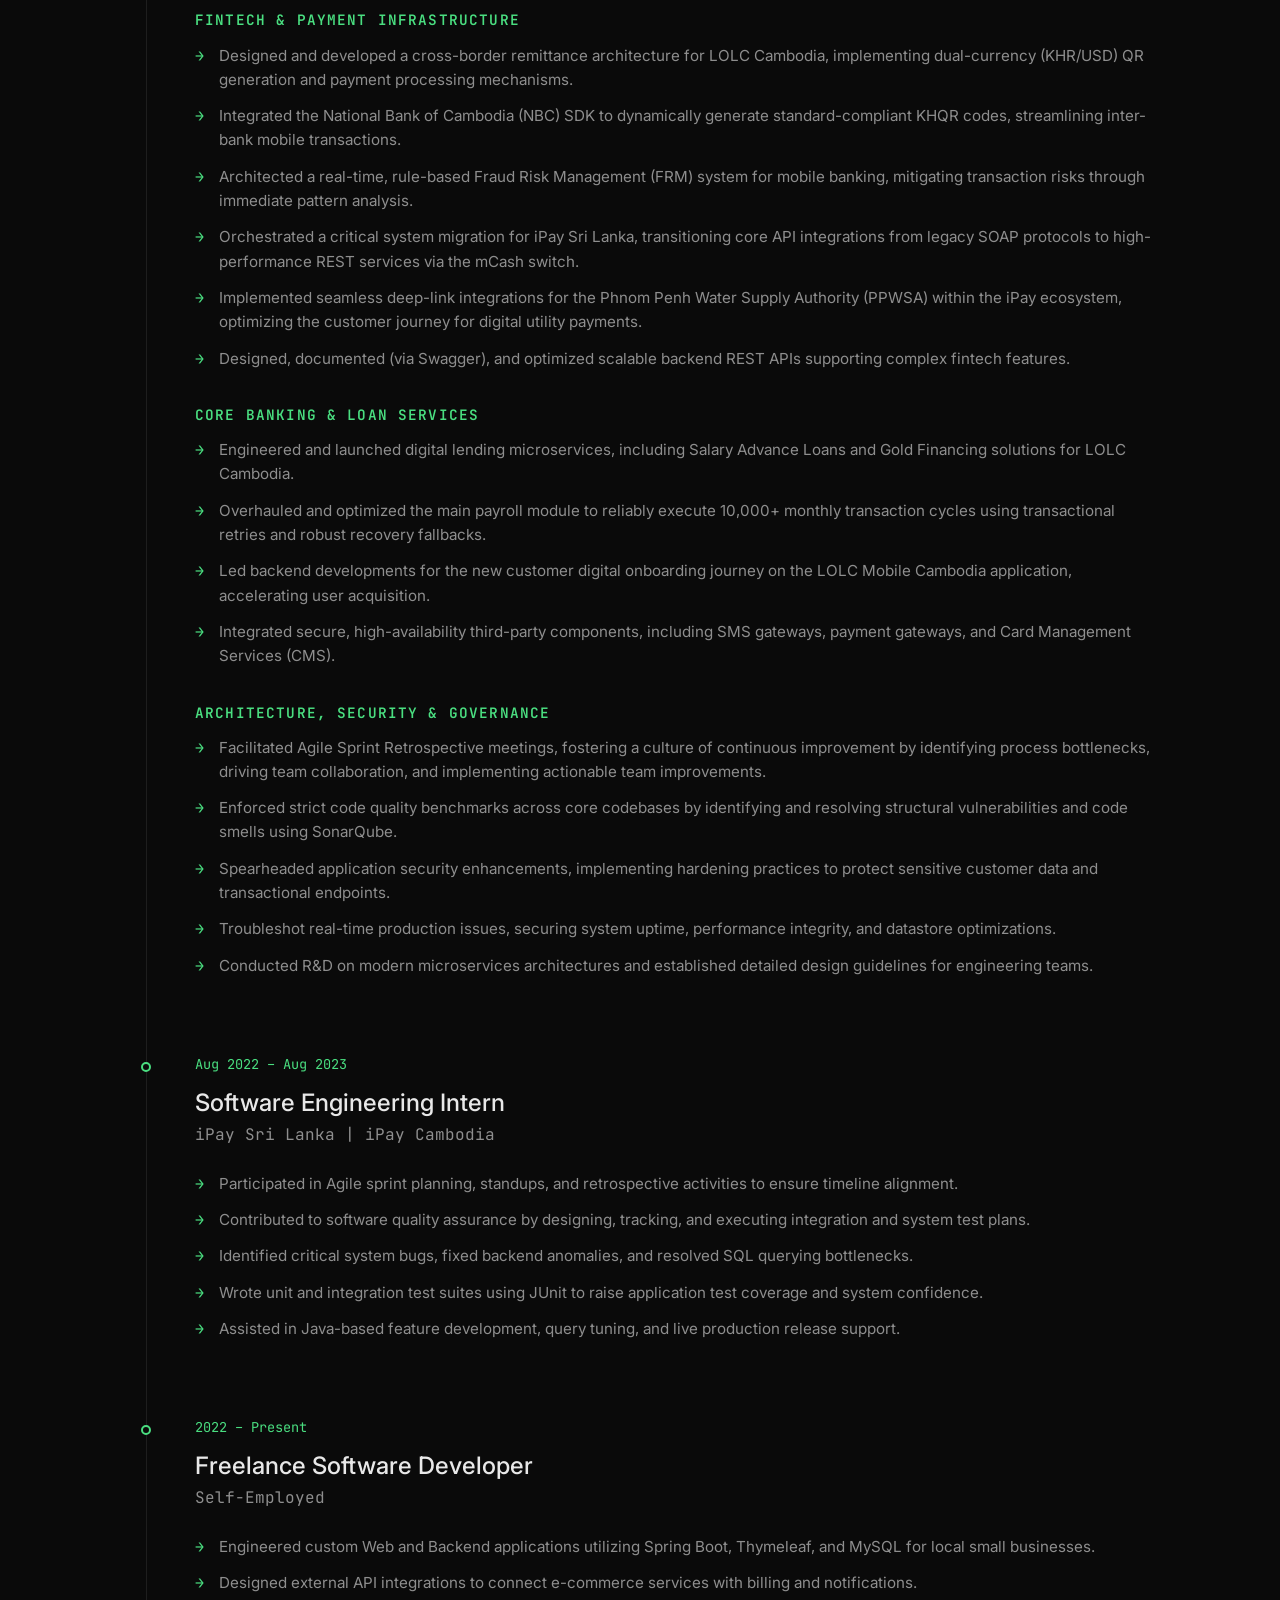
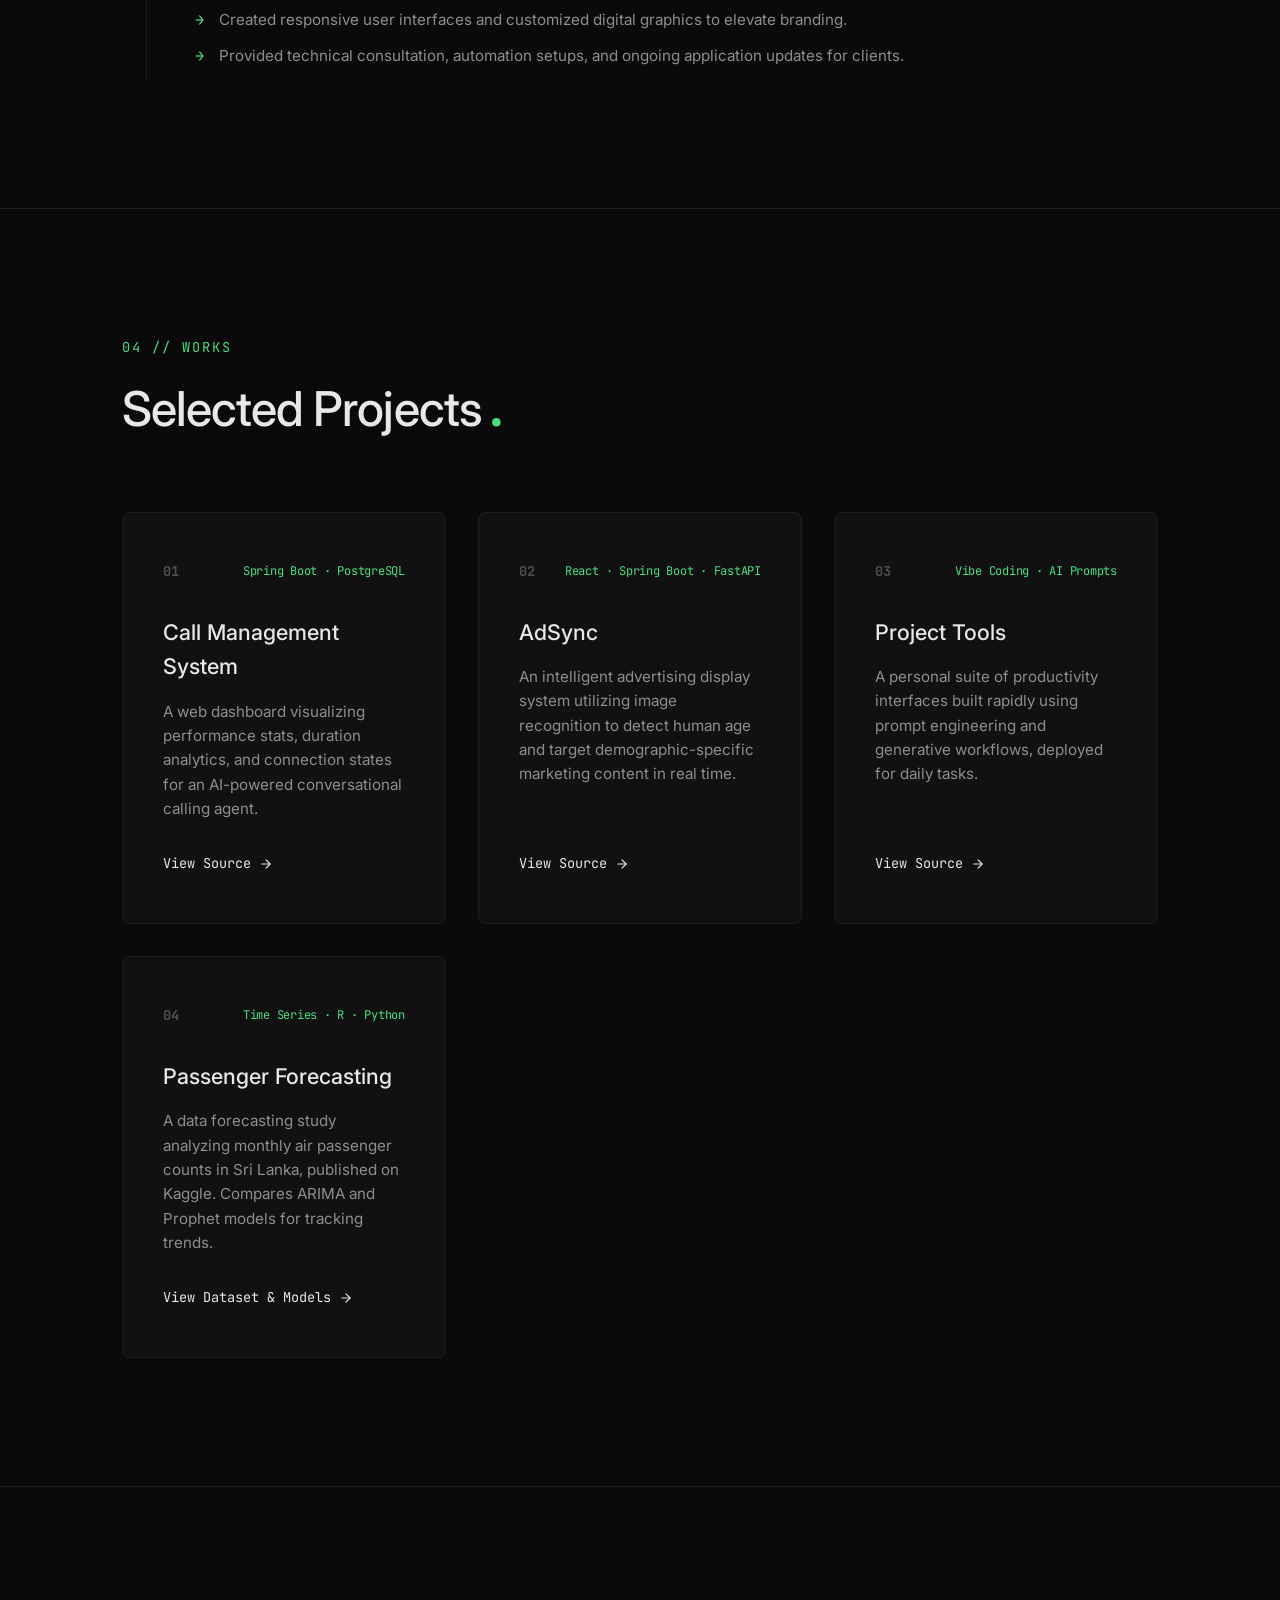
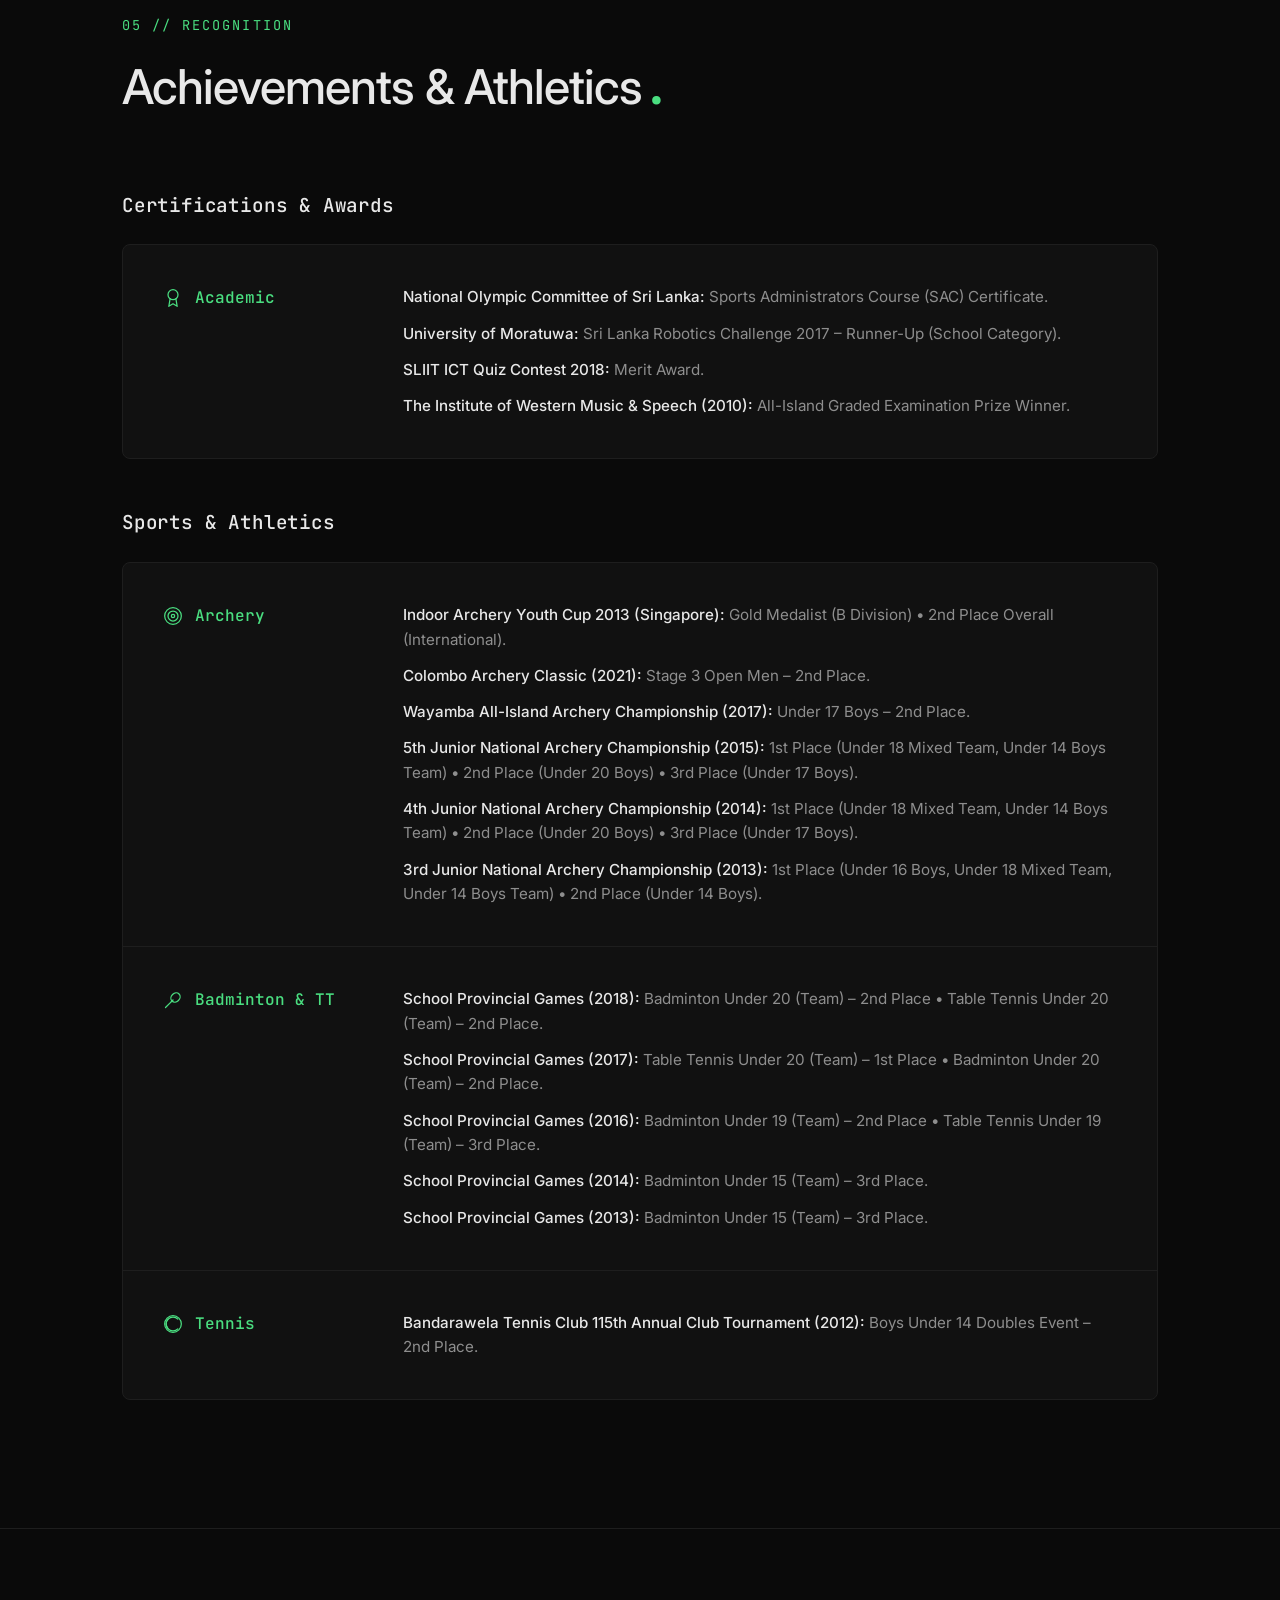
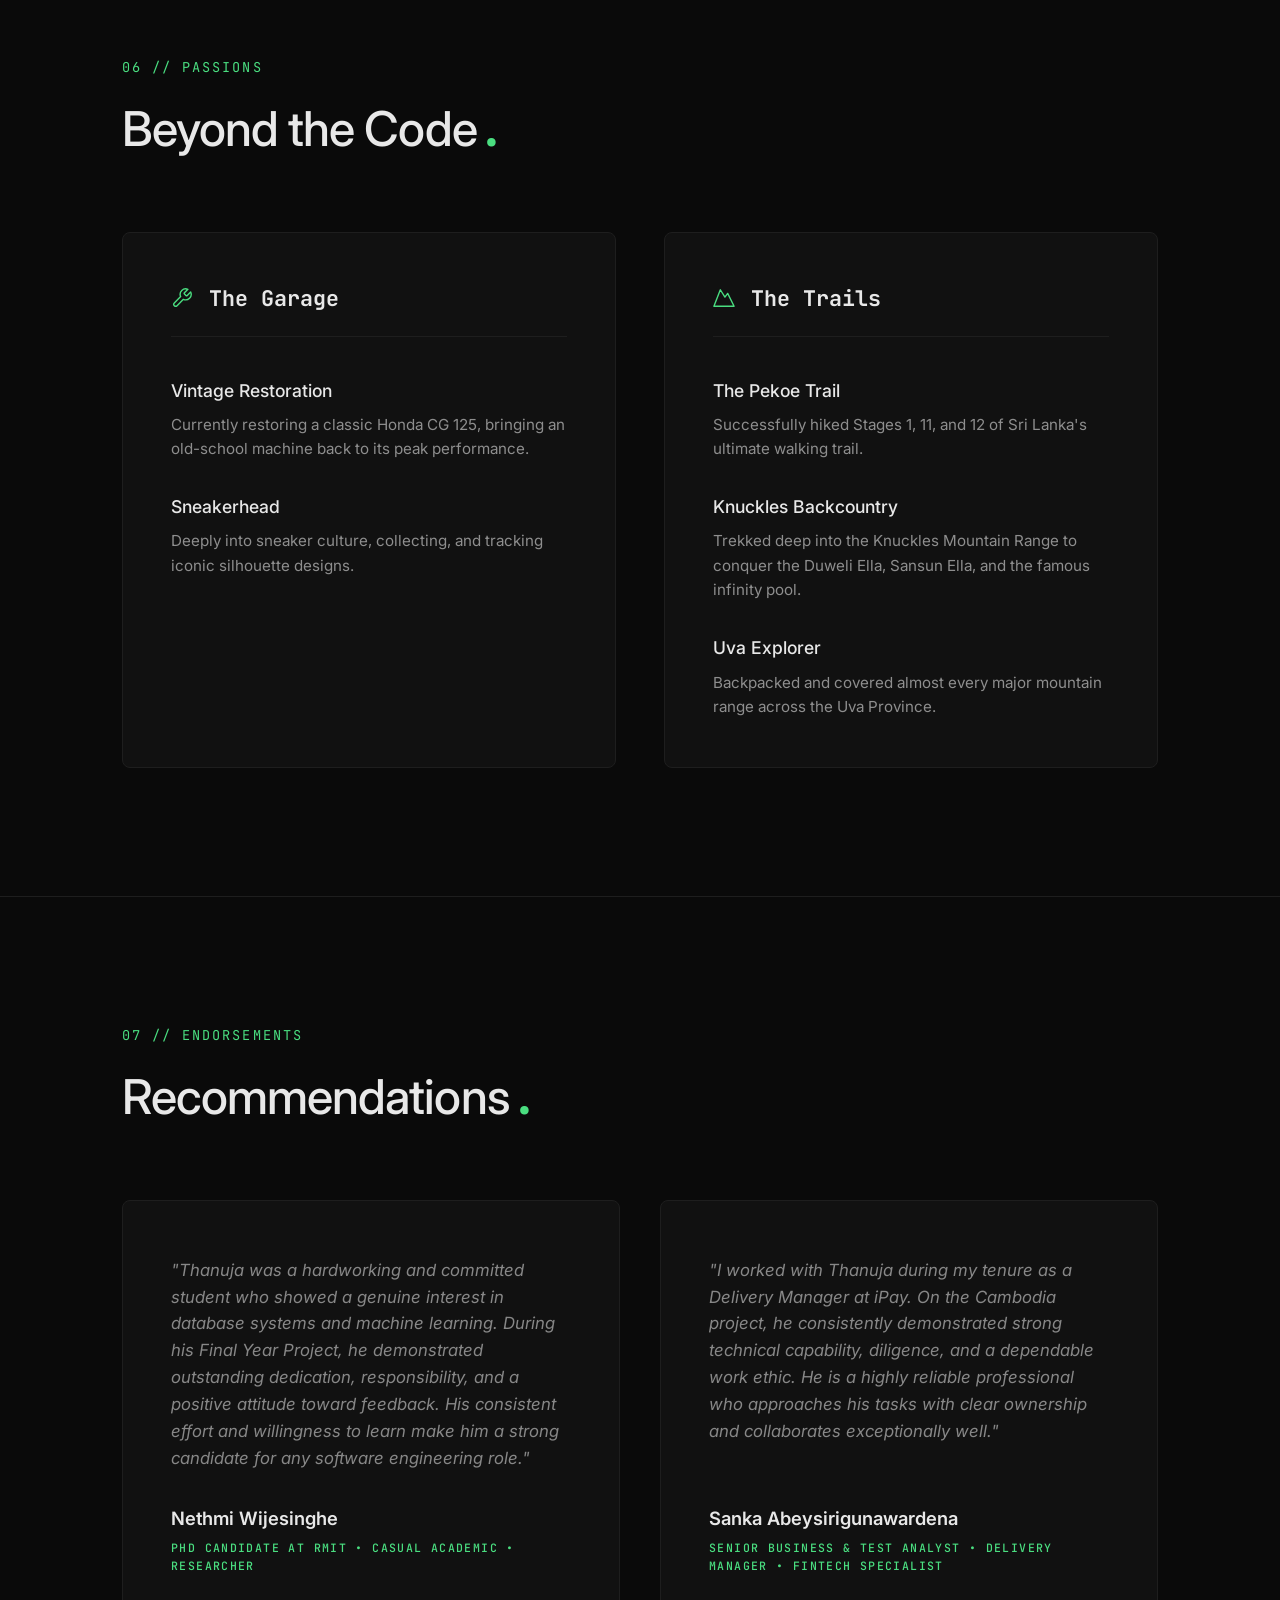
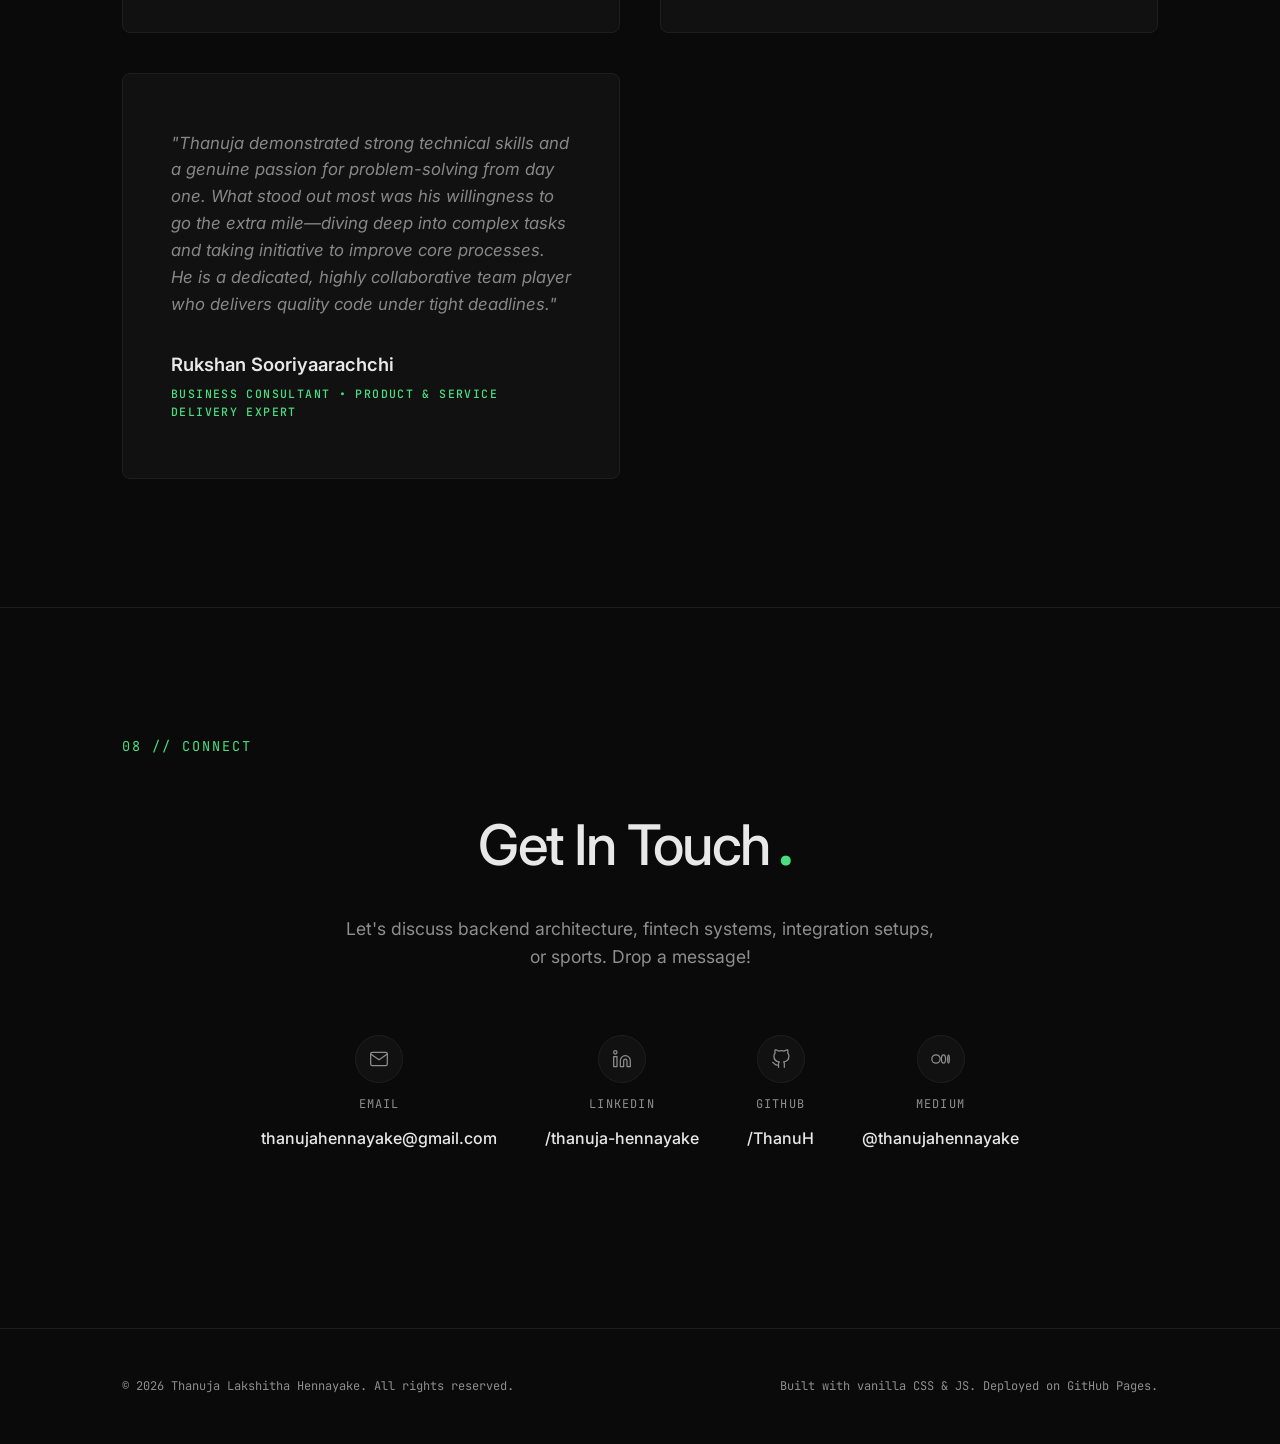
==== commit 9da5d77a: "Add files via upload" ====
--- a/index.html
+++ b/index.html
@@ -18,6 +18,14 @@
 </head>
 
 <body>
+
+  <!-- Page Loader -->
+  <div id="loader" aria-hidden="true">
+    <div class="loader-content">
+      <div class="spinner"></div>
+      <div class="loader-logo">THANUJA<span>_</span></div>
+    </div>
+  </div>
 
   <!-- ==========================================================================
        NAVIGATION
--- a/style.css
+++ b/style.css
@@ -23,6 +23,63 @@
   /* Layout */
   --content-max-width: 1100px;
   --nav-height: 70px;
+}
+
+/* ==========================================================================
+   PAGE LOADER
+   ========================================================================== */
+#loader {
+  position: fixed;
+  top: 0;
+  left: 0;
+  width: 100vw;
+  height: 100vh;
+  background-color: var(--bg);
+  display: flex;
+  align-items: center;
+  justify-content: center;
+  z-index: 9999;
+  transition: opacity 0.6s cubic-bezier(0.25, 0.46, 0.45, 0.94), visibility 0.6s;
+}
+
+#loader.fade-out {
+  opacity: 0;
+  visibility: hidden;
+}
+
+.loader-content {
+  display: flex;
+  flex-direction: column;
+  align-items: center;
+  gap: 1.5rem;
+}
+
+.spinner {
+  width: 40px;
+  height: 40px;
+  border: 2px solid var(--border);
+  border-top-color: var(--accent);
+  border-radius: 50%;
+  animation: spin 1s linear infinite;
+}
+
+.loader-logo {
+  font-family: var(--font-display);
+  font-size: 1.2rem;
+  font-weight: 700;
+  color: var(--text-primary);
+  letter-spacing: 0.1em;
+  opacity: 0.8;
+}
+
+.loader-logo span {
+  color: var(--accent);
+}
+
+@keyframes spin {
+  to {
+    transform: rotate(360deg);
+  }
 }
 
 /* ==========================================================================
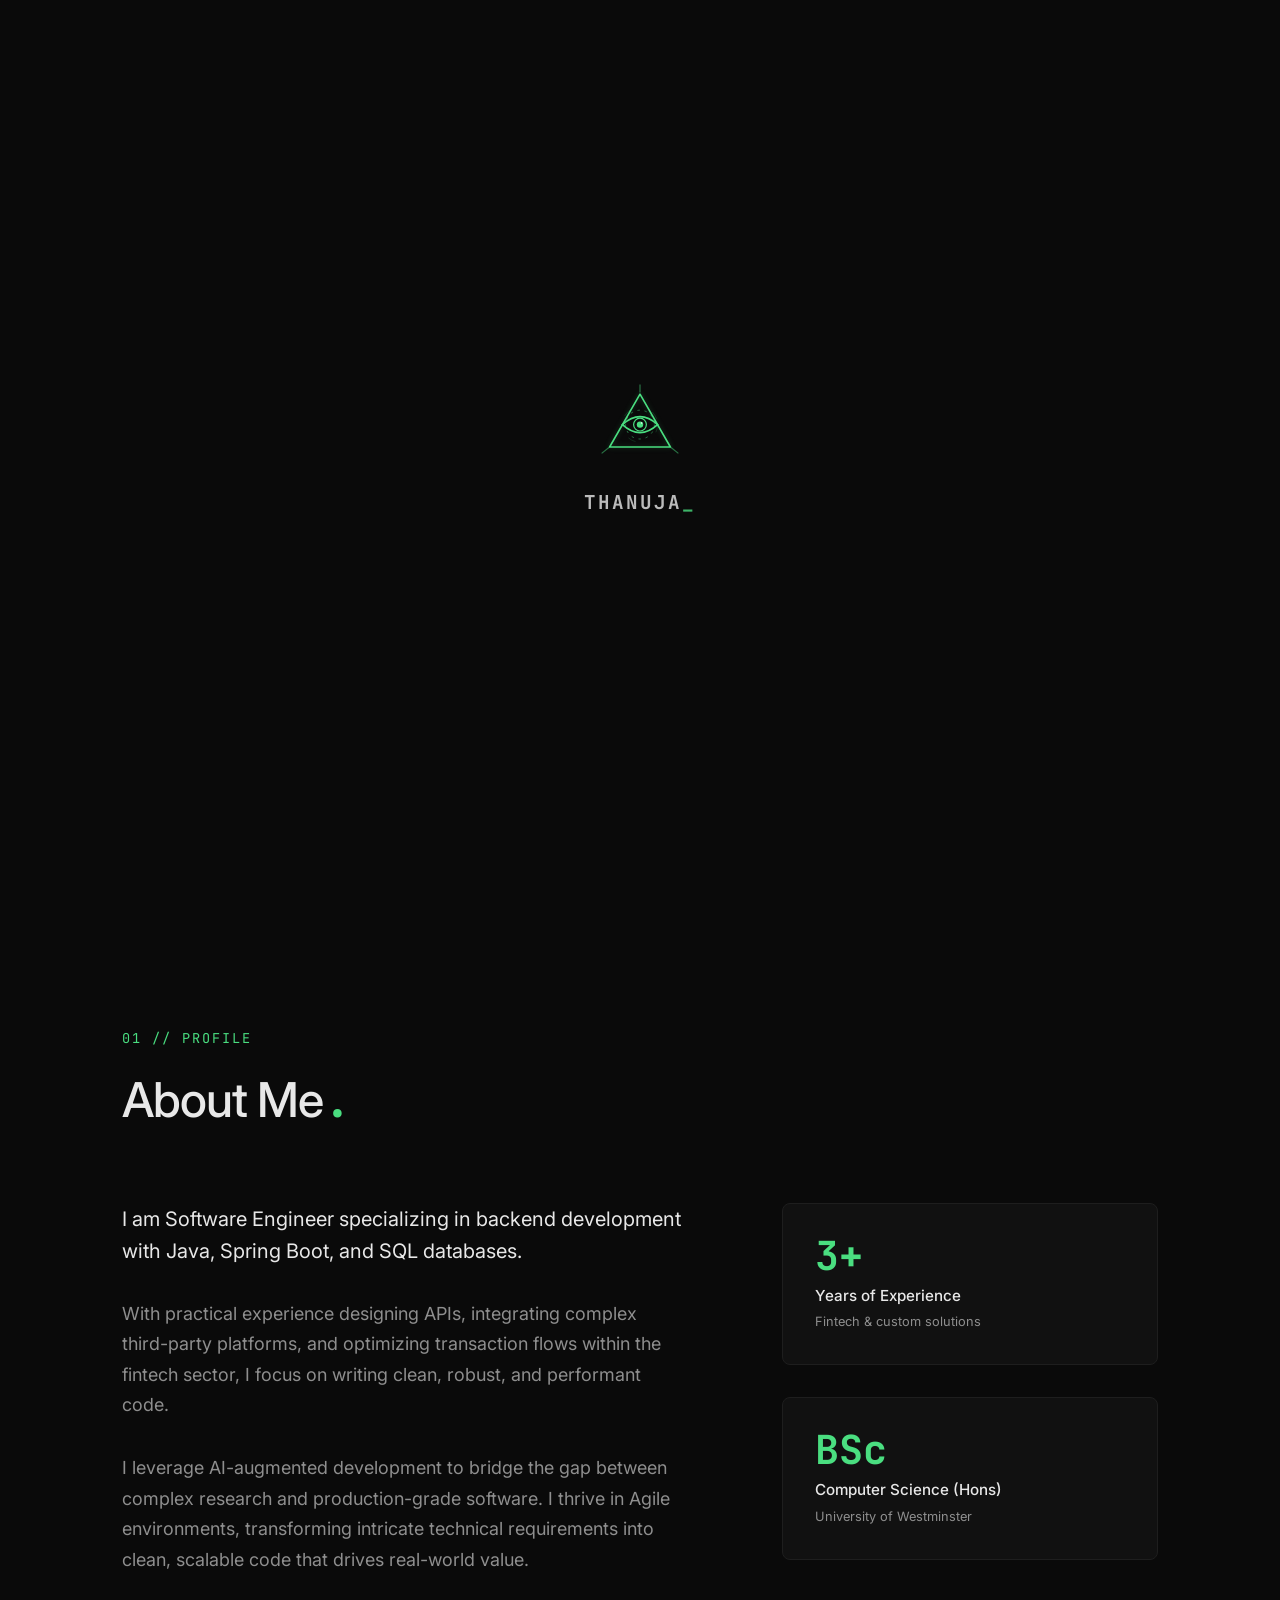
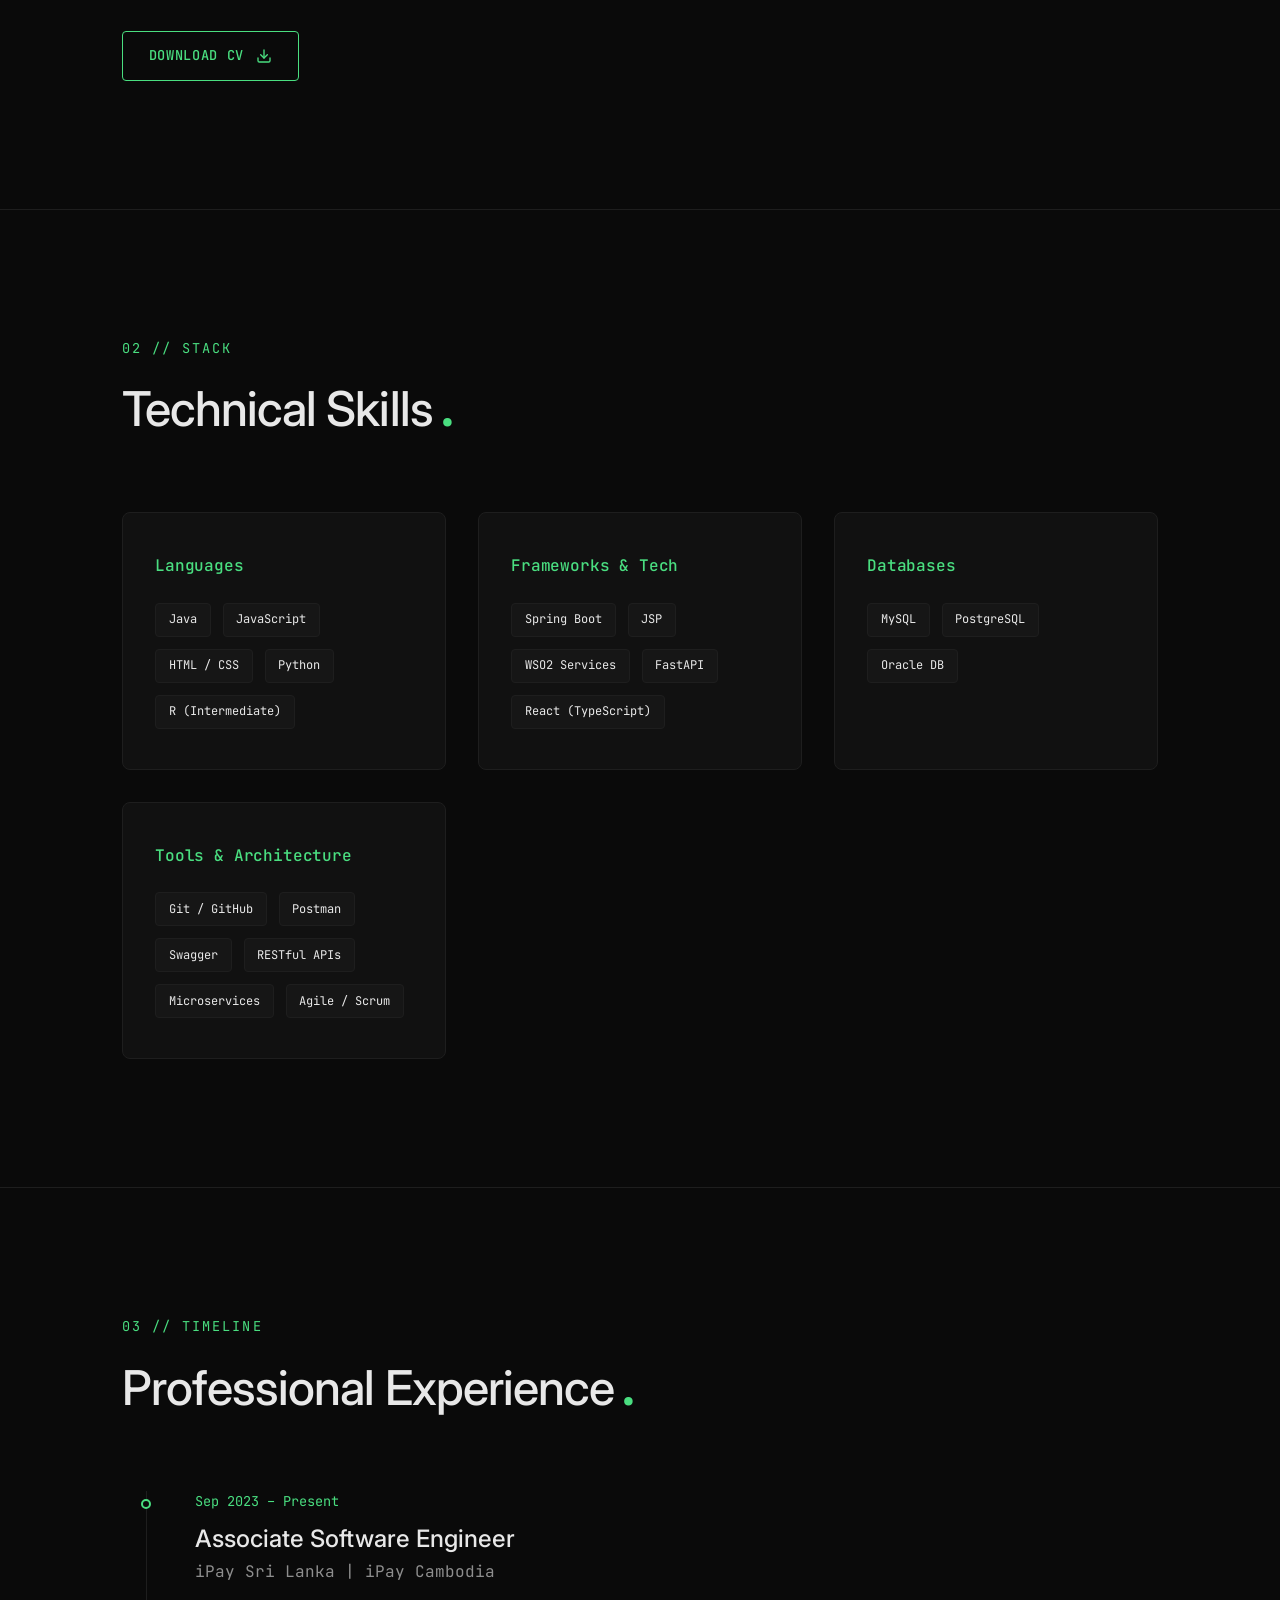
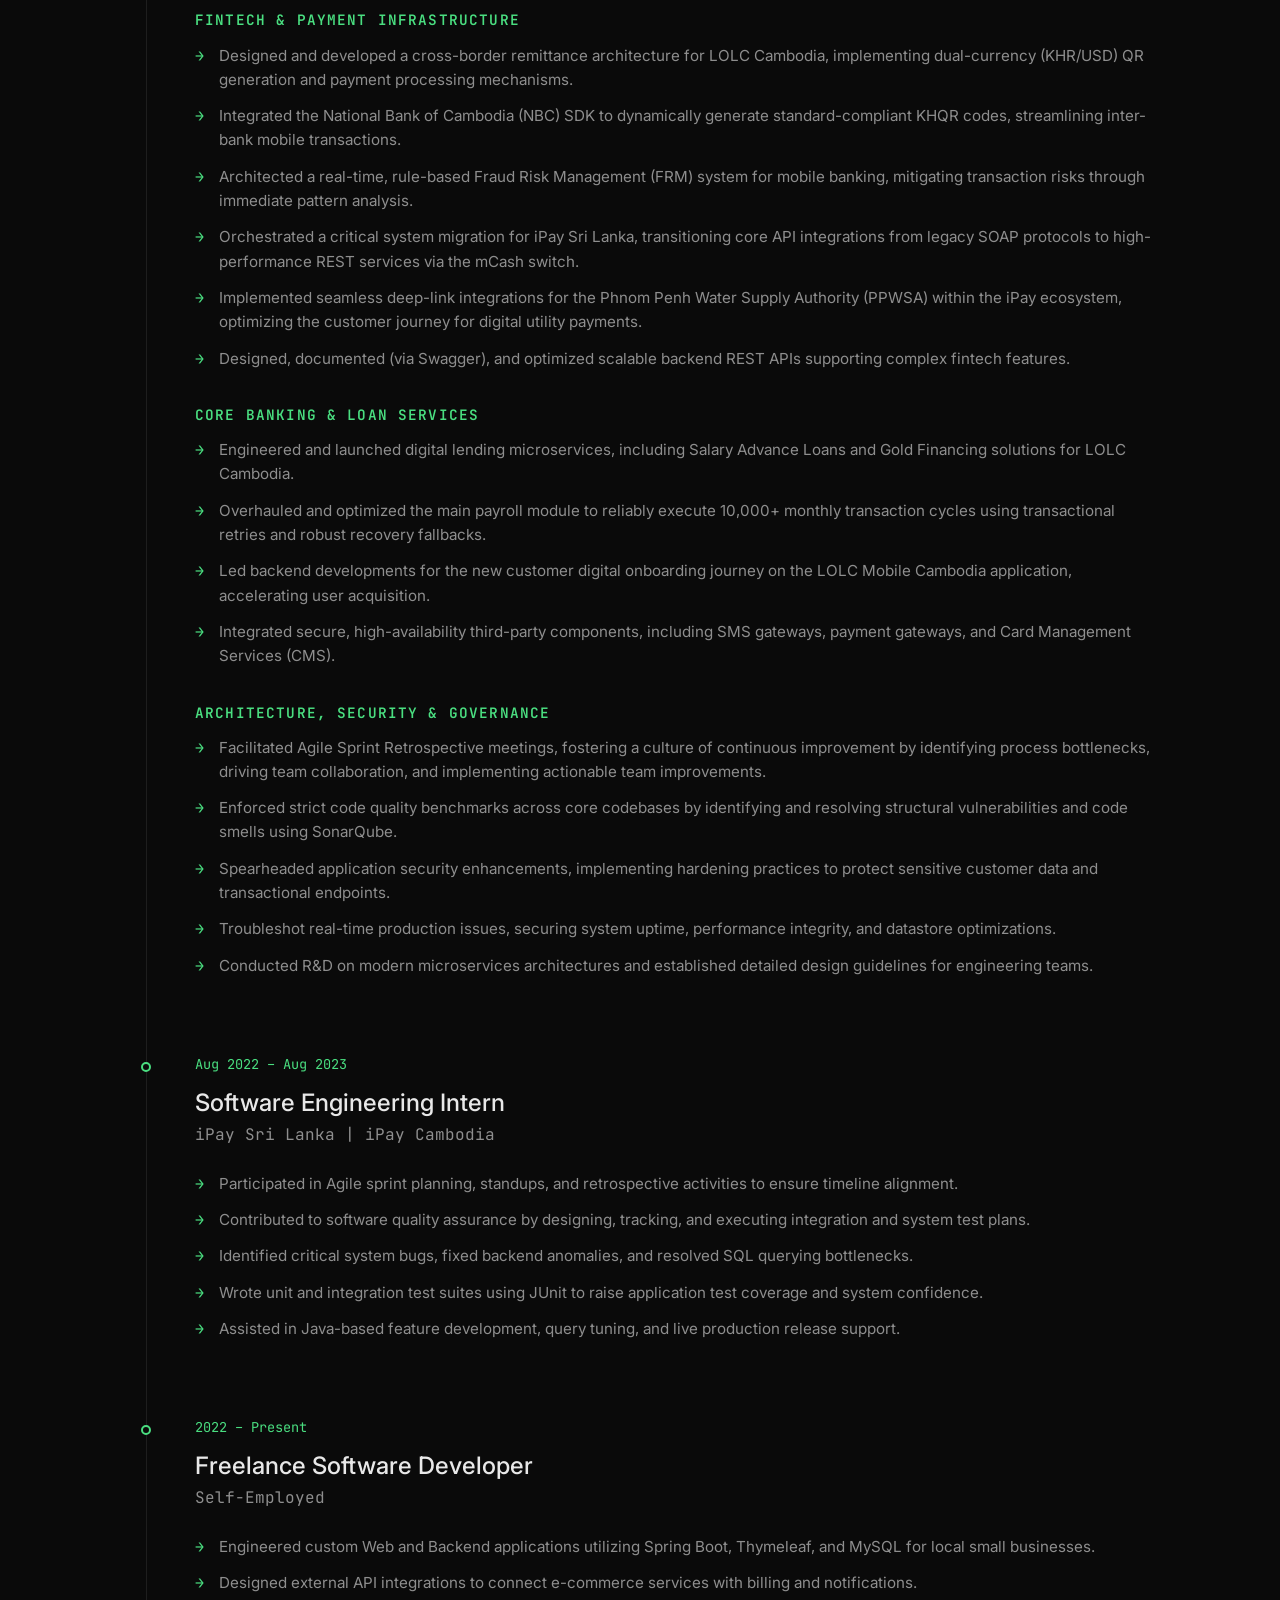
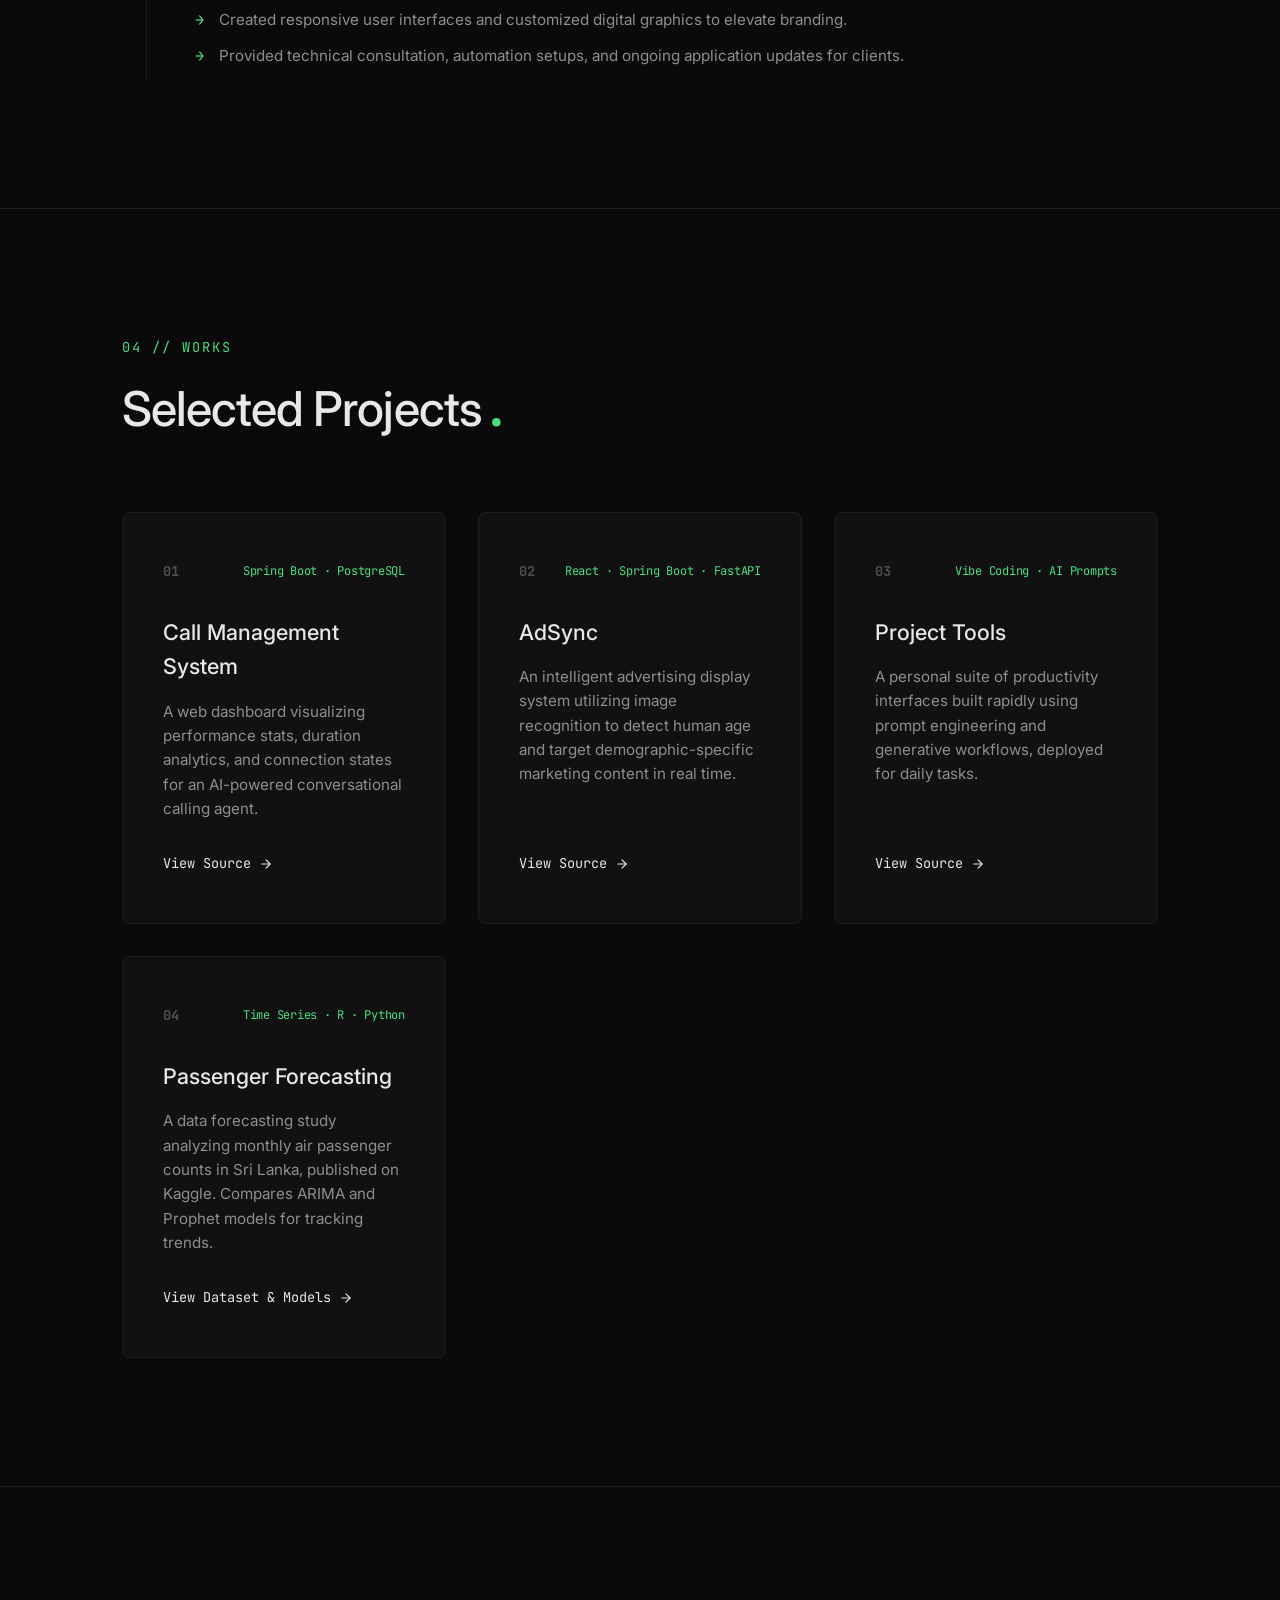
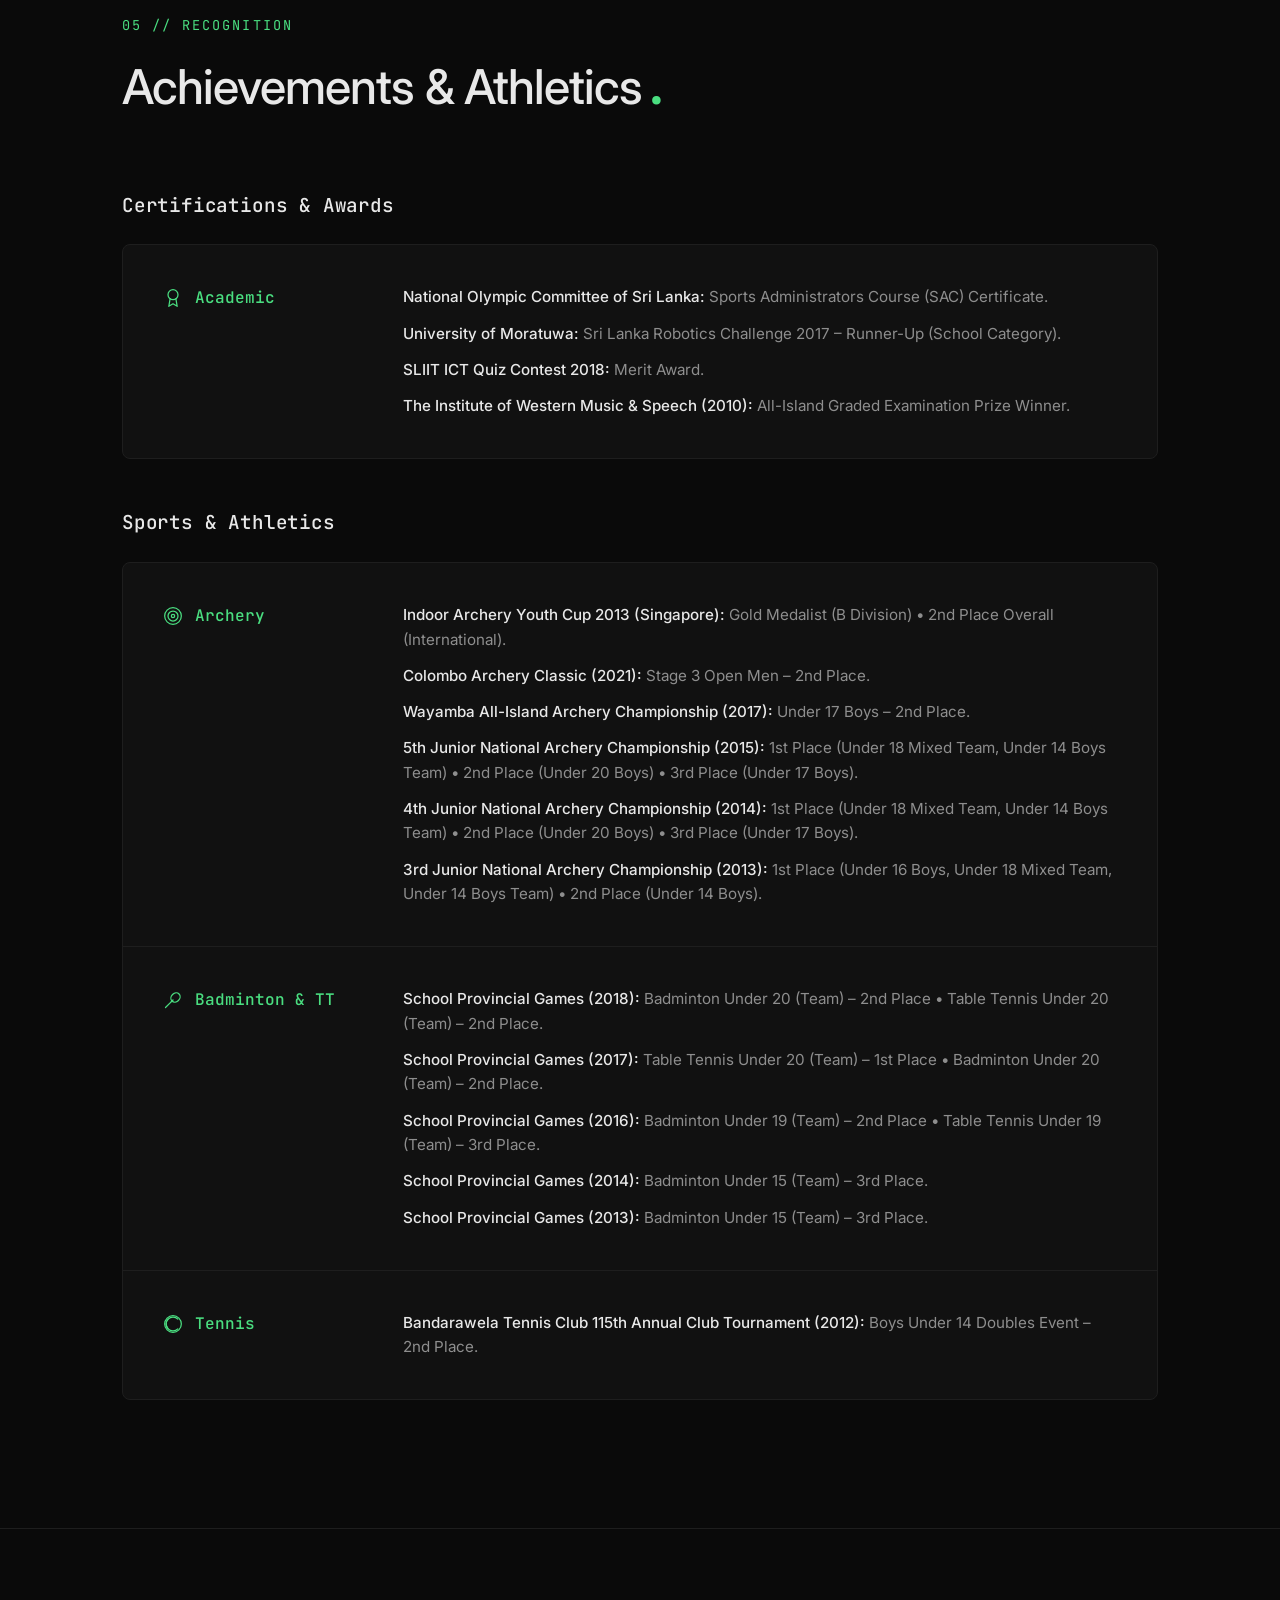
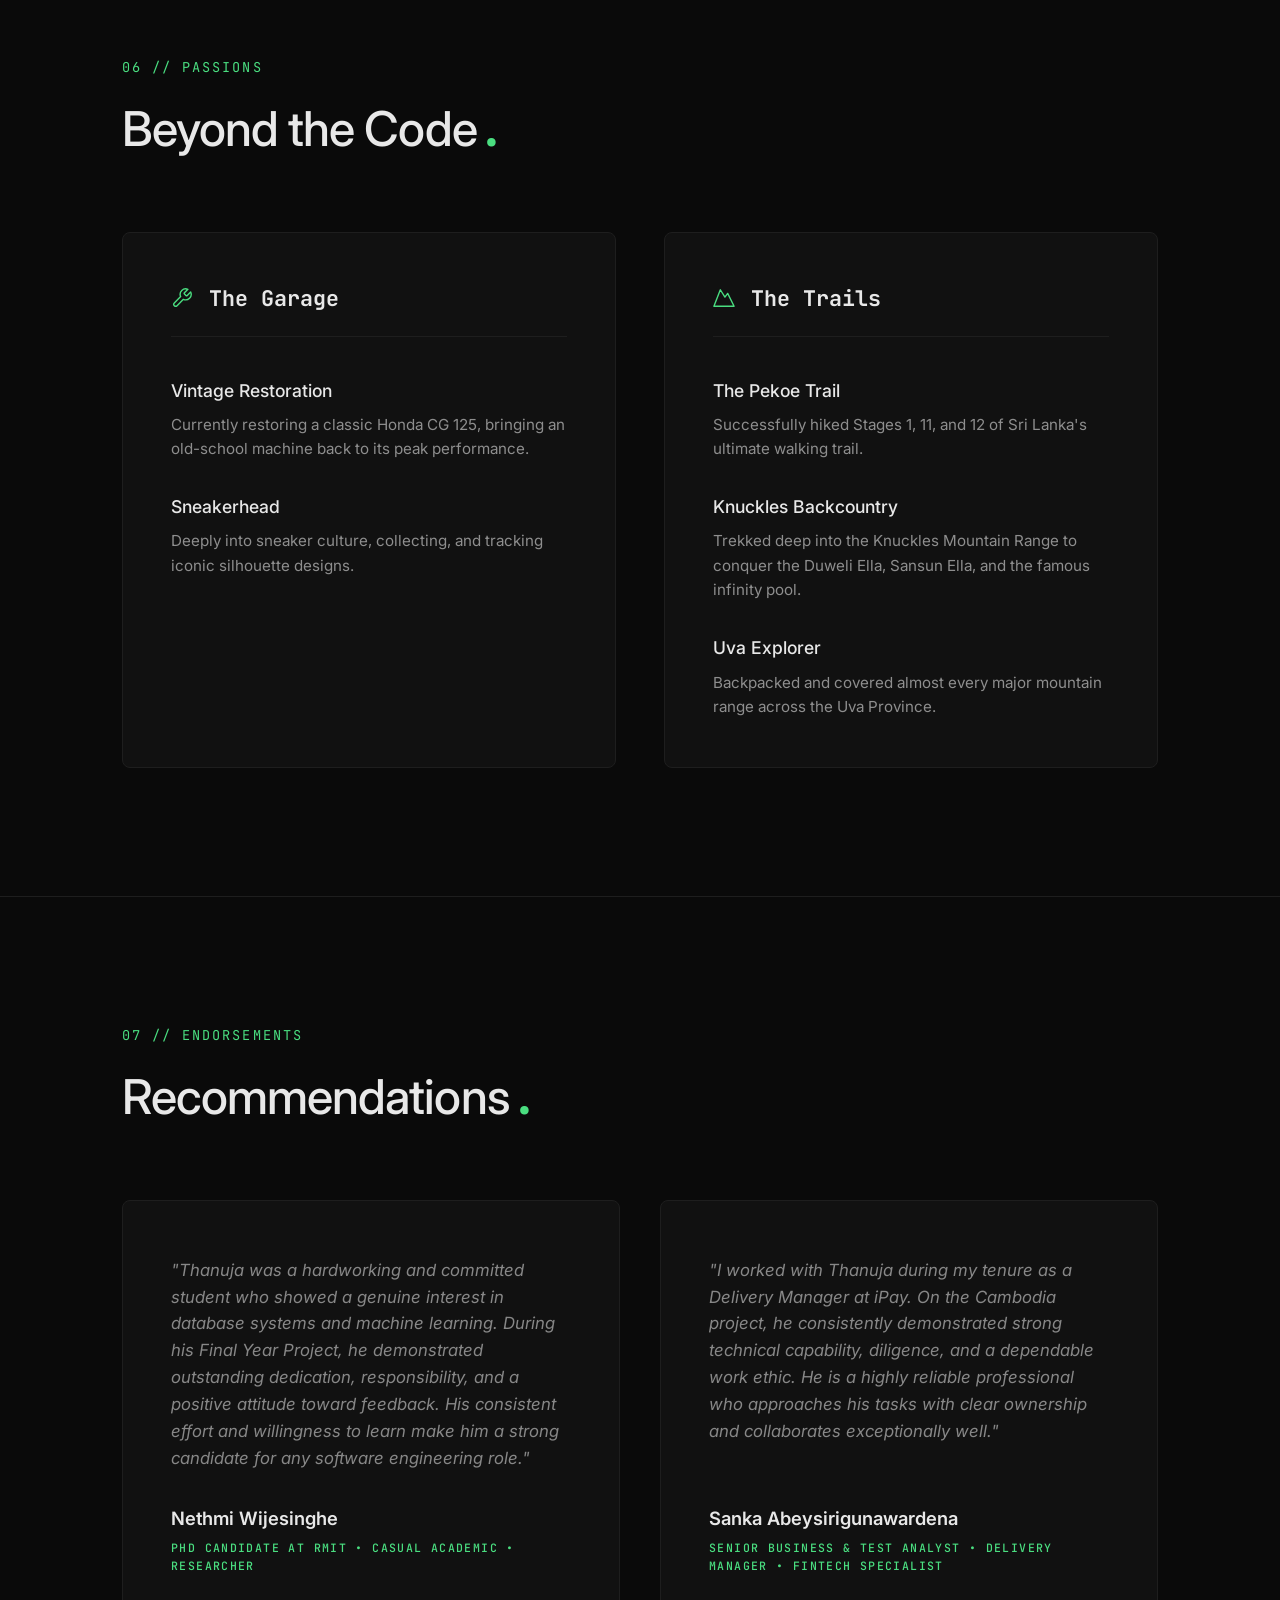
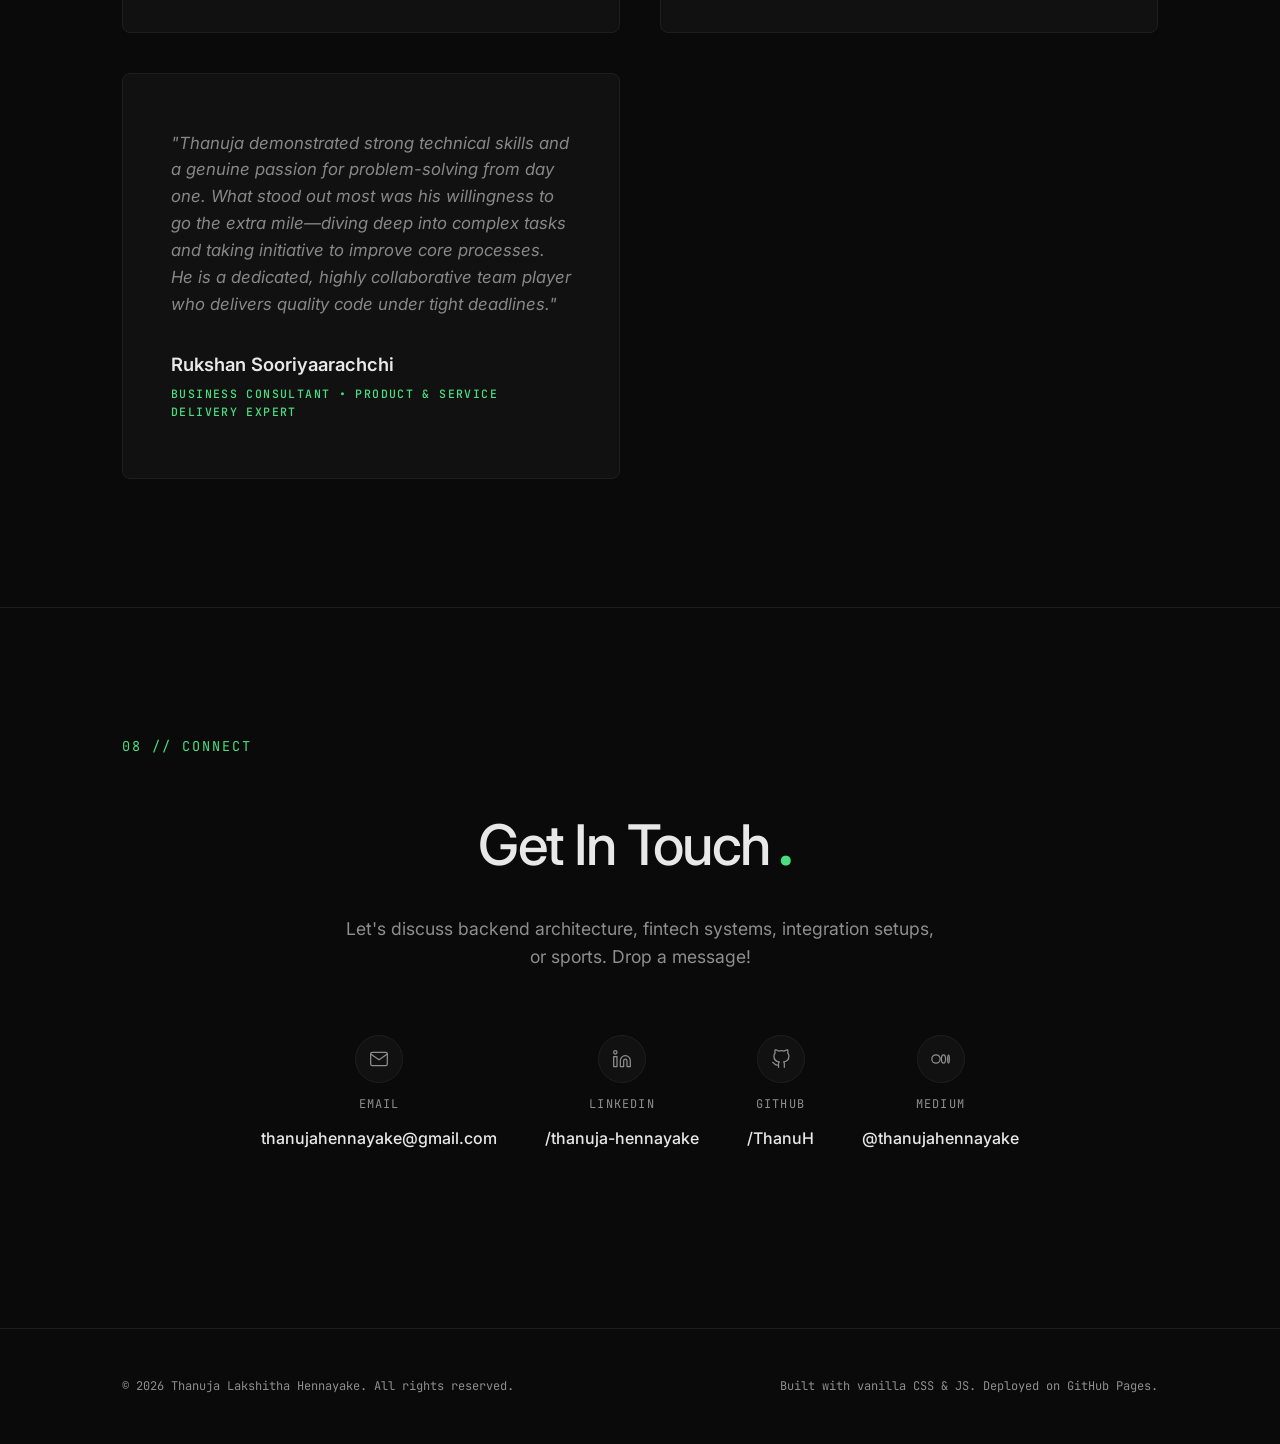
==== commit 306462c6: "Add files via upload" ====
--- a/index.html
+++ b/index.html
@@ -22,7 +22,42 @@
   <!-- Page Loader -->
   <div id="loader" aria-hidden="true">
     <div class="loader-content">
-      <div class="spinner"></div>
+      <div class="eye-wrapper">
+        <svg class="all-seeing-eye" viewBox="0 0 100 100" fill="none" xmlns="http://www.w3.org/2000/svg">
+          <!-- Outer Triangle -->
+          <polygon class="eye-triangle" points="50,14 88,80 12,80" stroke="var(--accent)" stroke-width="2" fill="none" stroke-linejoin="round" />
+          
+          <!-- HUD / Tech Reticle -->
+          <circle class="eye-hud" cx="50" cy="52" r="18" stroke="var(--accent)" stroke-width="1" stroke-dasharray="3 6" opacity="0.6" />
+          <circle class="eye-hud-outer" cx="50" cy="52" r="22" stroke="var(--accent)" stroke-width="0.5" stroke-dasharray="10 30" opacity="0.4" />
+          
+          <!-- Radiating Light Rays -->
+          <g class="eye-rays">
+            <line x1="50" y1="12" x2="50" y2="2" stroke="var(--accent)" stroke-width="1.5" opacity="0.5" />
+            <line x1="88" y1="80" x2="98" y2="88" stroke="var(--accent)" stroke-width="1.5" opacity="0.5" />
+            <line x1="12" y1="80" x2="2" y2="88" stroke="var(--accent)" stroke-width="1.5" opacity="0.5" />
+          </g>
+          
+          <!-- Eye Group (eyelids and iris/pupil) -->
+          <g class="eye-ball">
+            <!-- Upper Eyelid -->
+            <path class="eyelid-upper" d="M28,52 Q50,32 72,52" stroke="var(--accent)" stroke-width="2" stroke-linecap="round" fill="none" />
+            
+            <!-- Lower Eyelid -->
+            <path class="eyelid-lower" d="M28,52 Q50,72 72,52" stroke="var(--accent)" stroke-width="2" stroke-linecap="round" fill="none" />
+            
+            <!-- Iris and Pupil Group -->
+            <g class="eye-iris-group">
+              <!-- Iris -->
+              <circle class="eye-iris" cx="50" cy="52" r="8" stroke="var(--accent)" stroke-width="1.5" fill="none" />
+              <!-- Pupil -->
+              <circle class="eye-pupil" cx="50" cy="52" r="4" fill="var(--accent)" />
+              <!-- Glint -->
+              <circle class="eye-glint" cx="52" cy="50" r="1" fill="#FFFFFF" />
+            </g>
+          </g>
+        </svg>
+      </div>
       <div class="loader-logo">THANUJA<span>_</span></div>
     </div>
   </div>
--- a/style.css
+++ b/style.css
@@ -54,13 +54,62 @@
   gap: 1.5rem;
 }
 
-.spinner {
-  width: 40px;
-  height: 40px;
-  border: 2px solid var(--border);
-  border-top-color: var(--accent);
-  border-radius: 50%;
-  animation: spin 1s linear infinite;
+.eye-wrapper {
+  width: 80px;
+  height: 80px;
+  display: flex;
+  align-items: center;
+  justify-content: center;
+  position: relative;
+}
+
+.all-seeing-eye {
+  width: 100%;
+  height: 100%;
+}
+
+.eye-triangle {
+  stroke: var(--accent);
+  filter: drop-shadow(0 0 3px var(--accent-glow));
+  animation: eye-triangle-glow 4s ease-in-out infinite alternate;
+}
+
+.eye-hud {
+  transform-origin: 50px 52px;
+  animation: eye-hud-rotate-clockwise 15s linear infinite;
+}
+
+.eye-hud-outer {
+  transform-origin: 50px 52px;
+  animation: eye-hud-rotate-counter 25s linear infinite;
+}
+
+.eye-rays line {
+  animation: eye-rays-pulse 2s ease-in-out infinite alternate;
+}
+
+.eye-rays line:nth-child(1) { animation-delay: 0s; }
+.eye-rays line:nth-child(2) { animation-delay: 0.5s; }
+.eye-rays line:nth-child(3) { animation-delay: 1s; }
+
+.eyelid-upper {
+  transform-origin: 50px 52px;
+  animation: eye-blink-upper 4.5s ease-in-out infinite;
+}
+
+.eyelid-lower {
+  transform-origin: 50px 52px;
+  animation: eye-blink-lower 4.5s ease-in-out infinite;
+}
+
+.eye-iris-group {
+  transform-origin: 50px 52px;
+  animation: eye-blink-iris 4.5s ease-in-out infinite;
+}
+
+.eye-pupil {
+  transform-origin: 50px 52px;
+  animation: eye-pupil-pulse 3s ease-in-out infinite alternate;
 }
 
 .loader-logo {
@@ -76,9 +125,79 @@
   color: var(--accent);
 }
 
-@keyframes spin {
+@keyframes eye-triangle-glow {
+  0% {
+    filter: drop-shadow(0 0 2px var(--accent-glow));
+    opacity: 0.8;
+  }
+  100% {
+    filter: drop-shadow(0 0 8px var(--accent));
+    opacity: 1;
+  }
+}
+
+@keyframes eye-hud-rotate-clockwise {
+  from {
+    transform: rotate(0deg);
+  }
   to {
     transform: rotate(360deg);
+  }
+}
+
+@keyframes eye-hud-rotate-counter {
+  from {
+    transform: rotate(0deg);
+  }
+  to {
+    transform: rotate(-360deg);
+  }
+}
+
+@keyframes eye-rays-pulse {
+  0% {
+    opacity: 0.3;
+    stroke-width: 1px;
+  }
+  100% {
+    opacity: 0.8;
+    stroke-width: 2px;
+  }
+}
+
+@keyframes eye-blink-upper {
+  0%, 88%, 92%, 96%, 100% {
+    transform: scaleY(1);
+  }
+  90%, 94% {
+    transform: scaleY(0);
+  }
+}
+
+@keyframes eye-blink-lower {
+  0%, 88%, 92%, 96%, 100% {
+    transform: scaleY(1);
+  }
+  90%, 94% {
+    transform: scaleY(0);
+  }
+}
+
+@keyframes eye-blink-iris {
+  0%, 88%, 92%, 96%, 100% {
+    transform: scaleY(1);
+  }
+  90%, 94% {
+    transform: scaleY(0);
+  }
+}
+
+@keyframes eye-pupil-pulse {
+  0% {
+    transform: scale(0.85);
+  }
+  100% {
+    transform: scale(1.15);
   }
 }
 
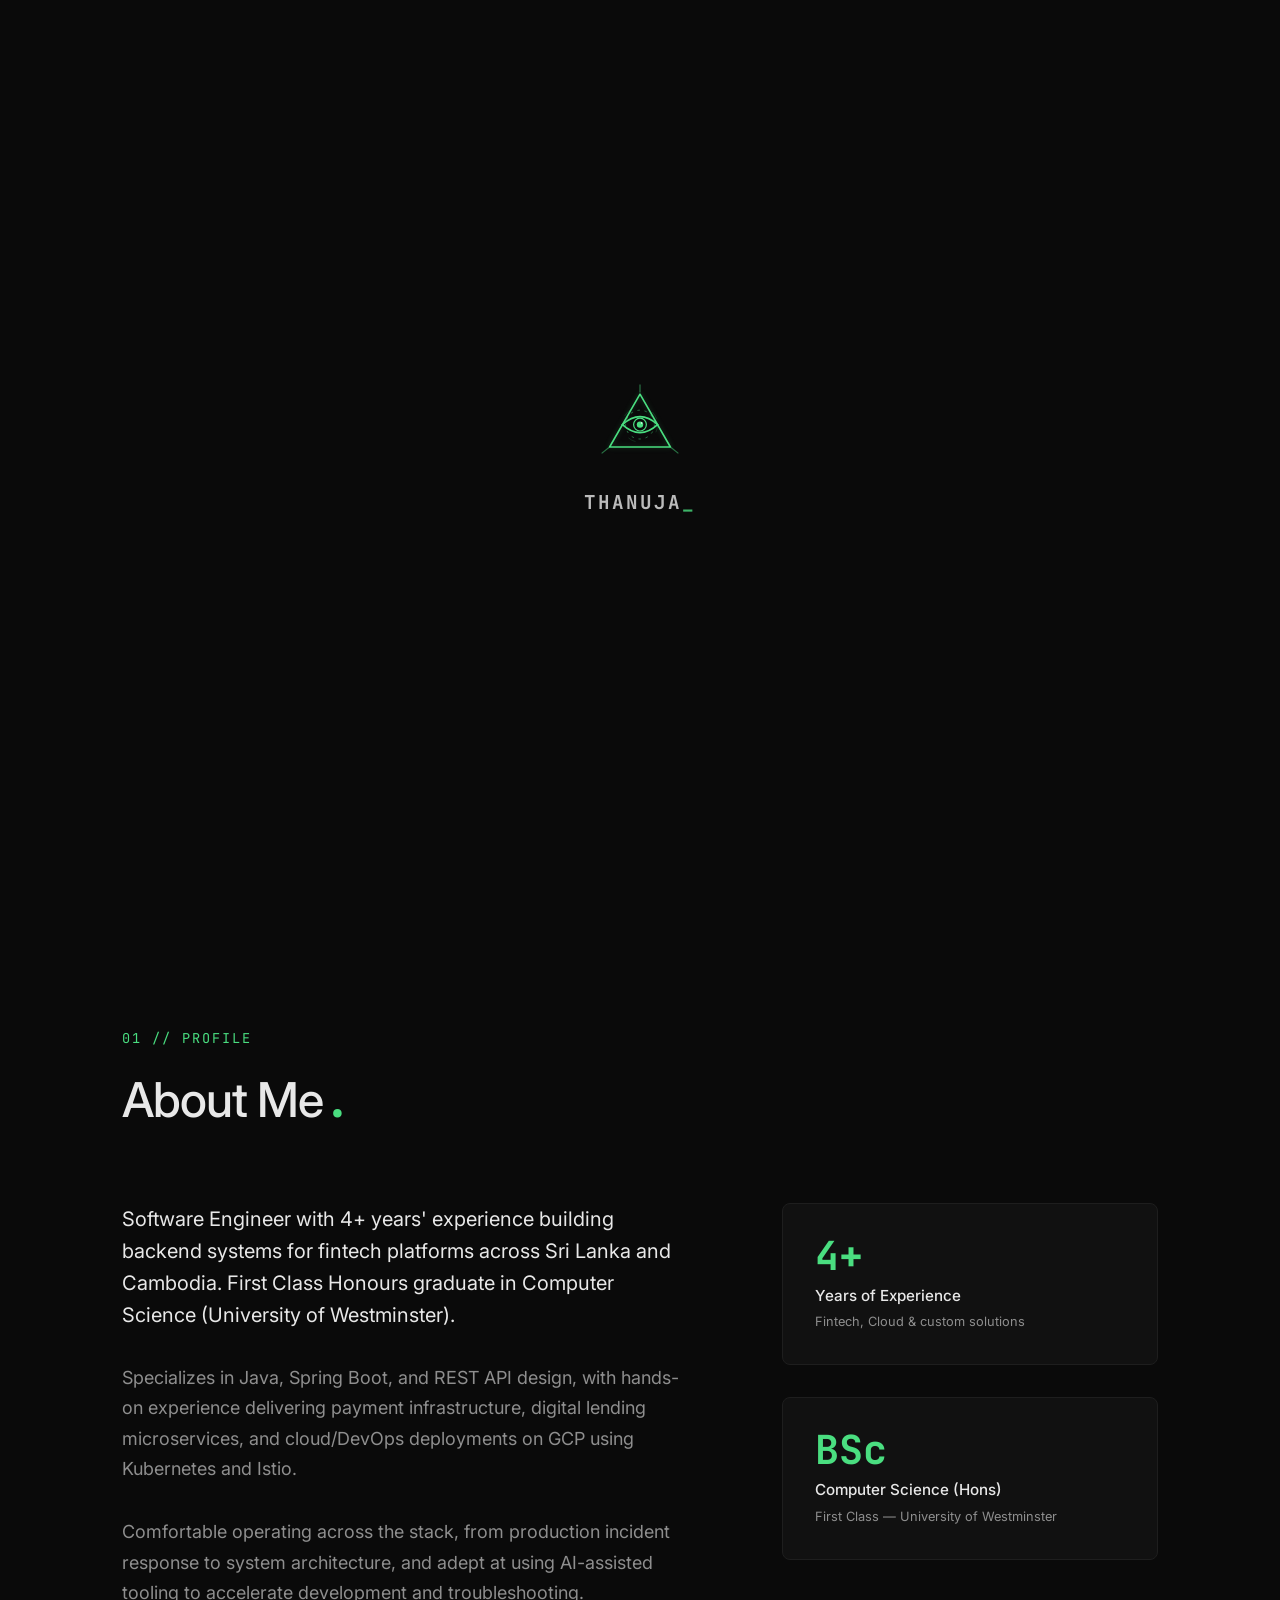
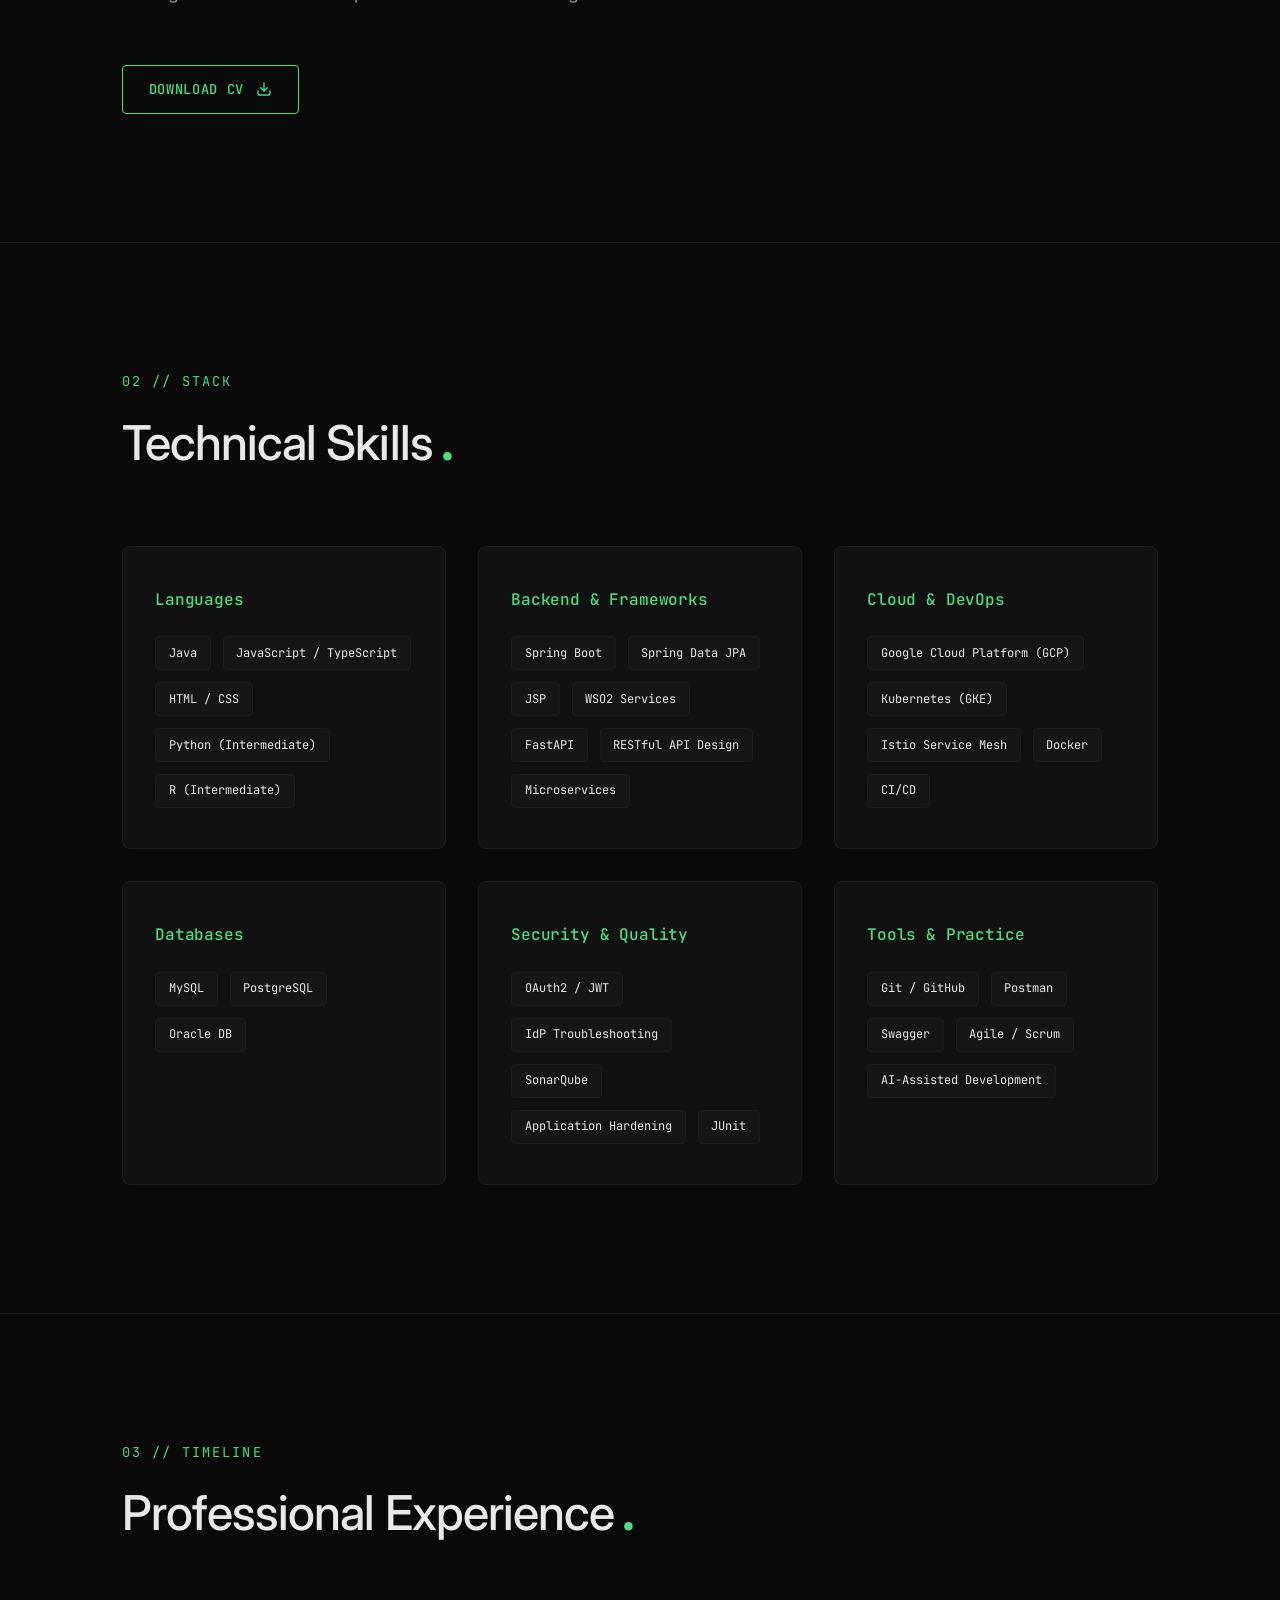
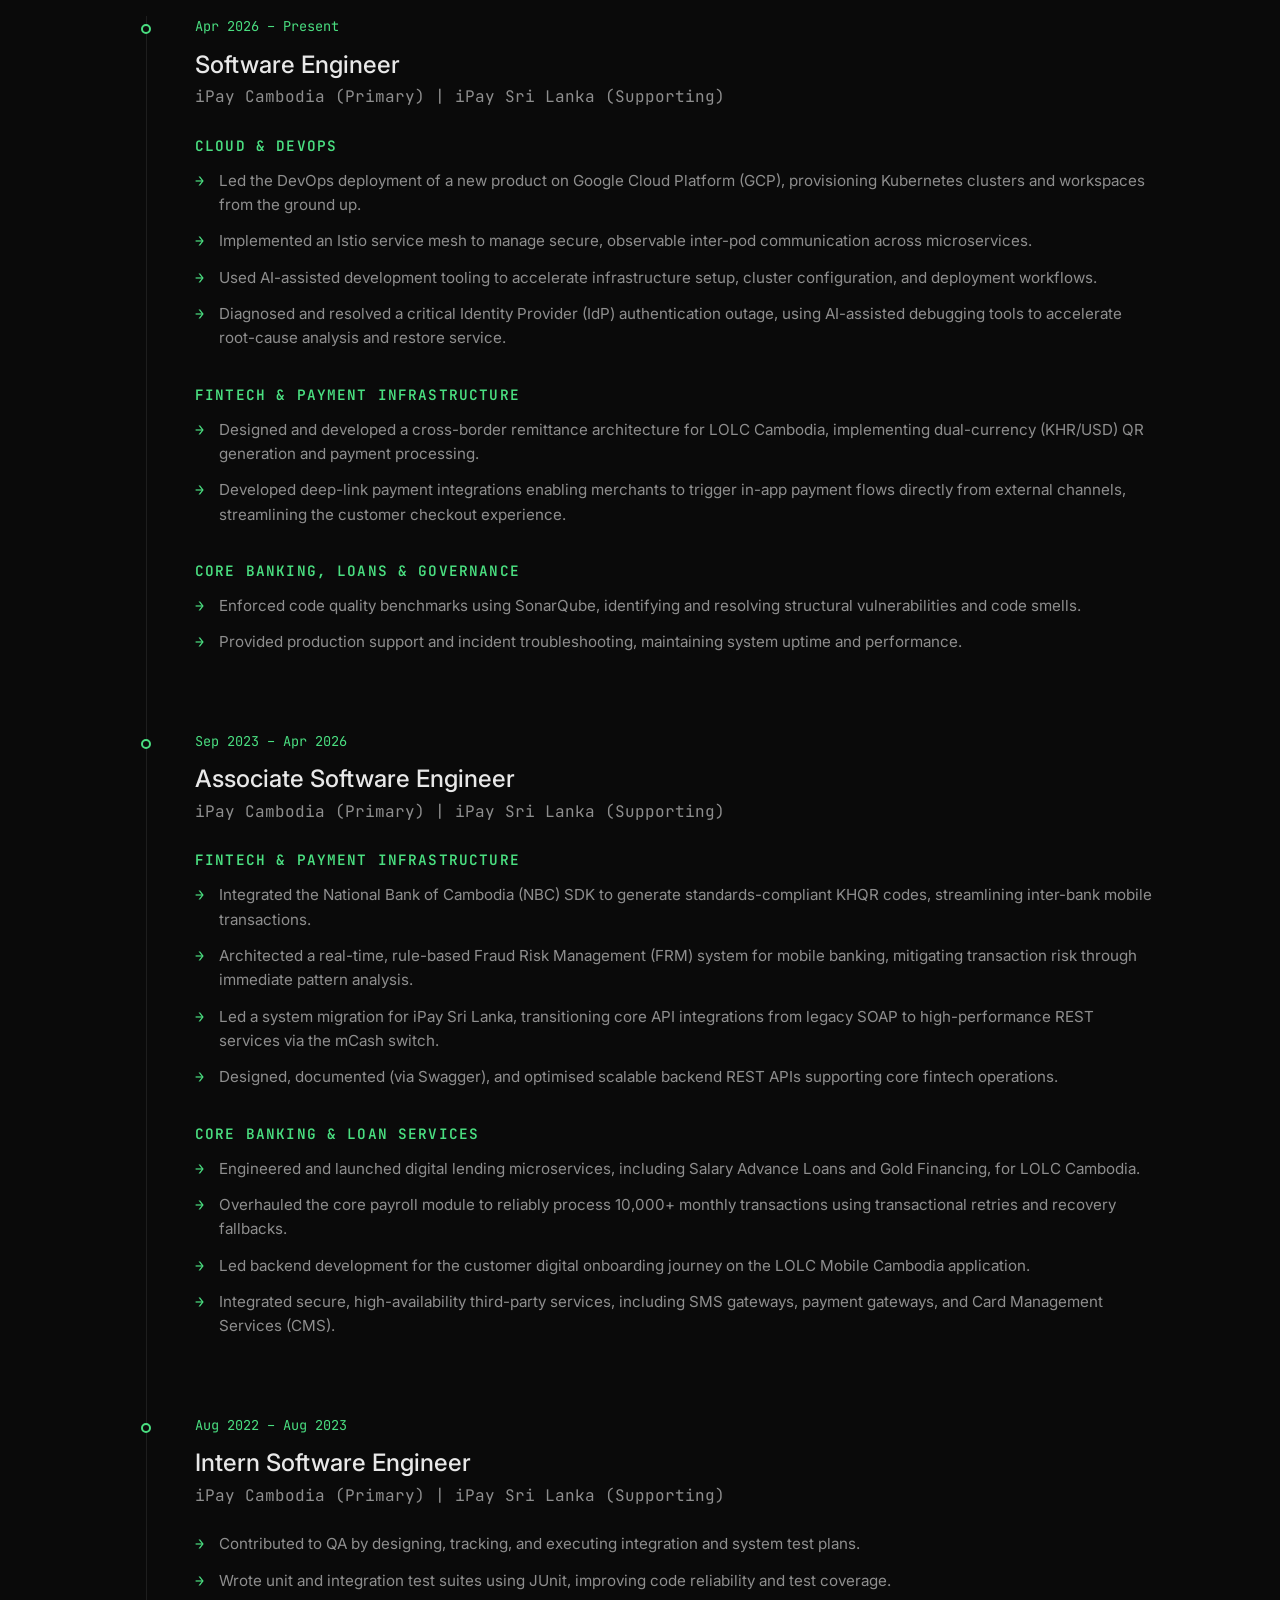
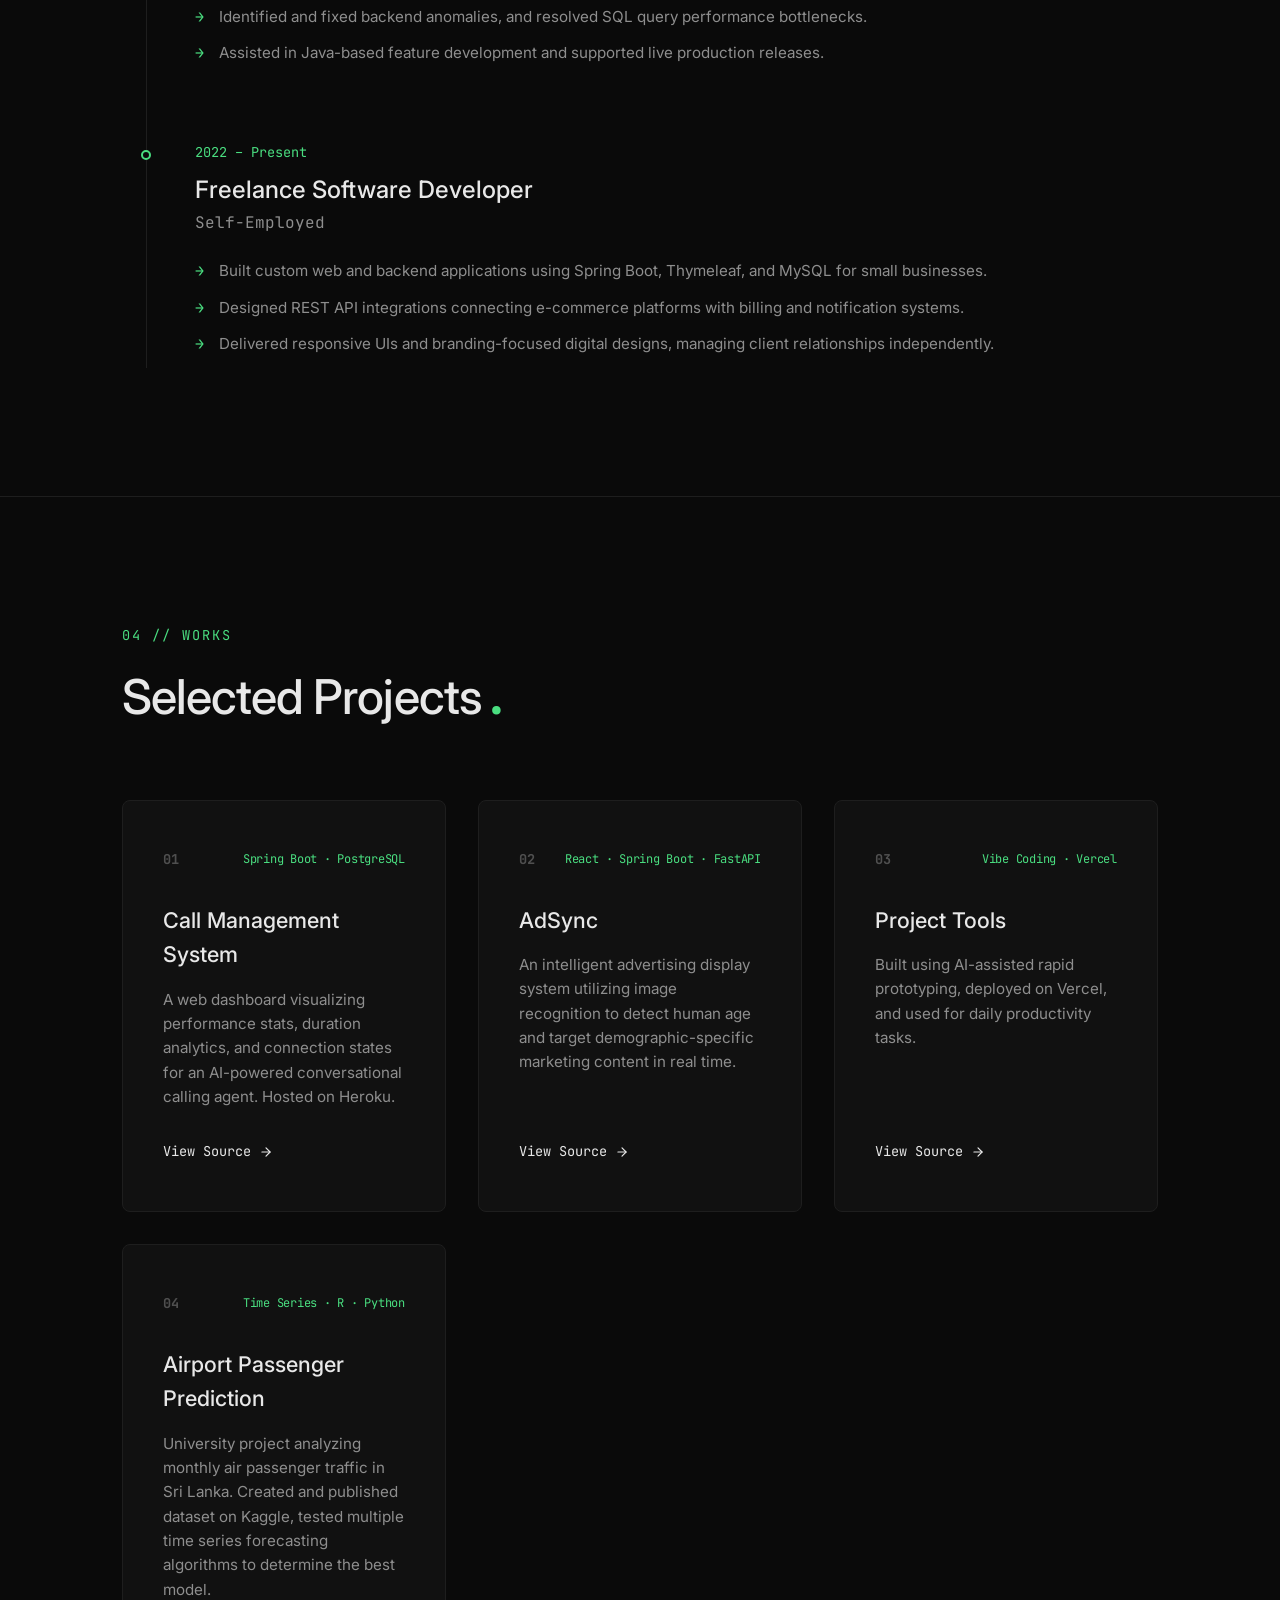
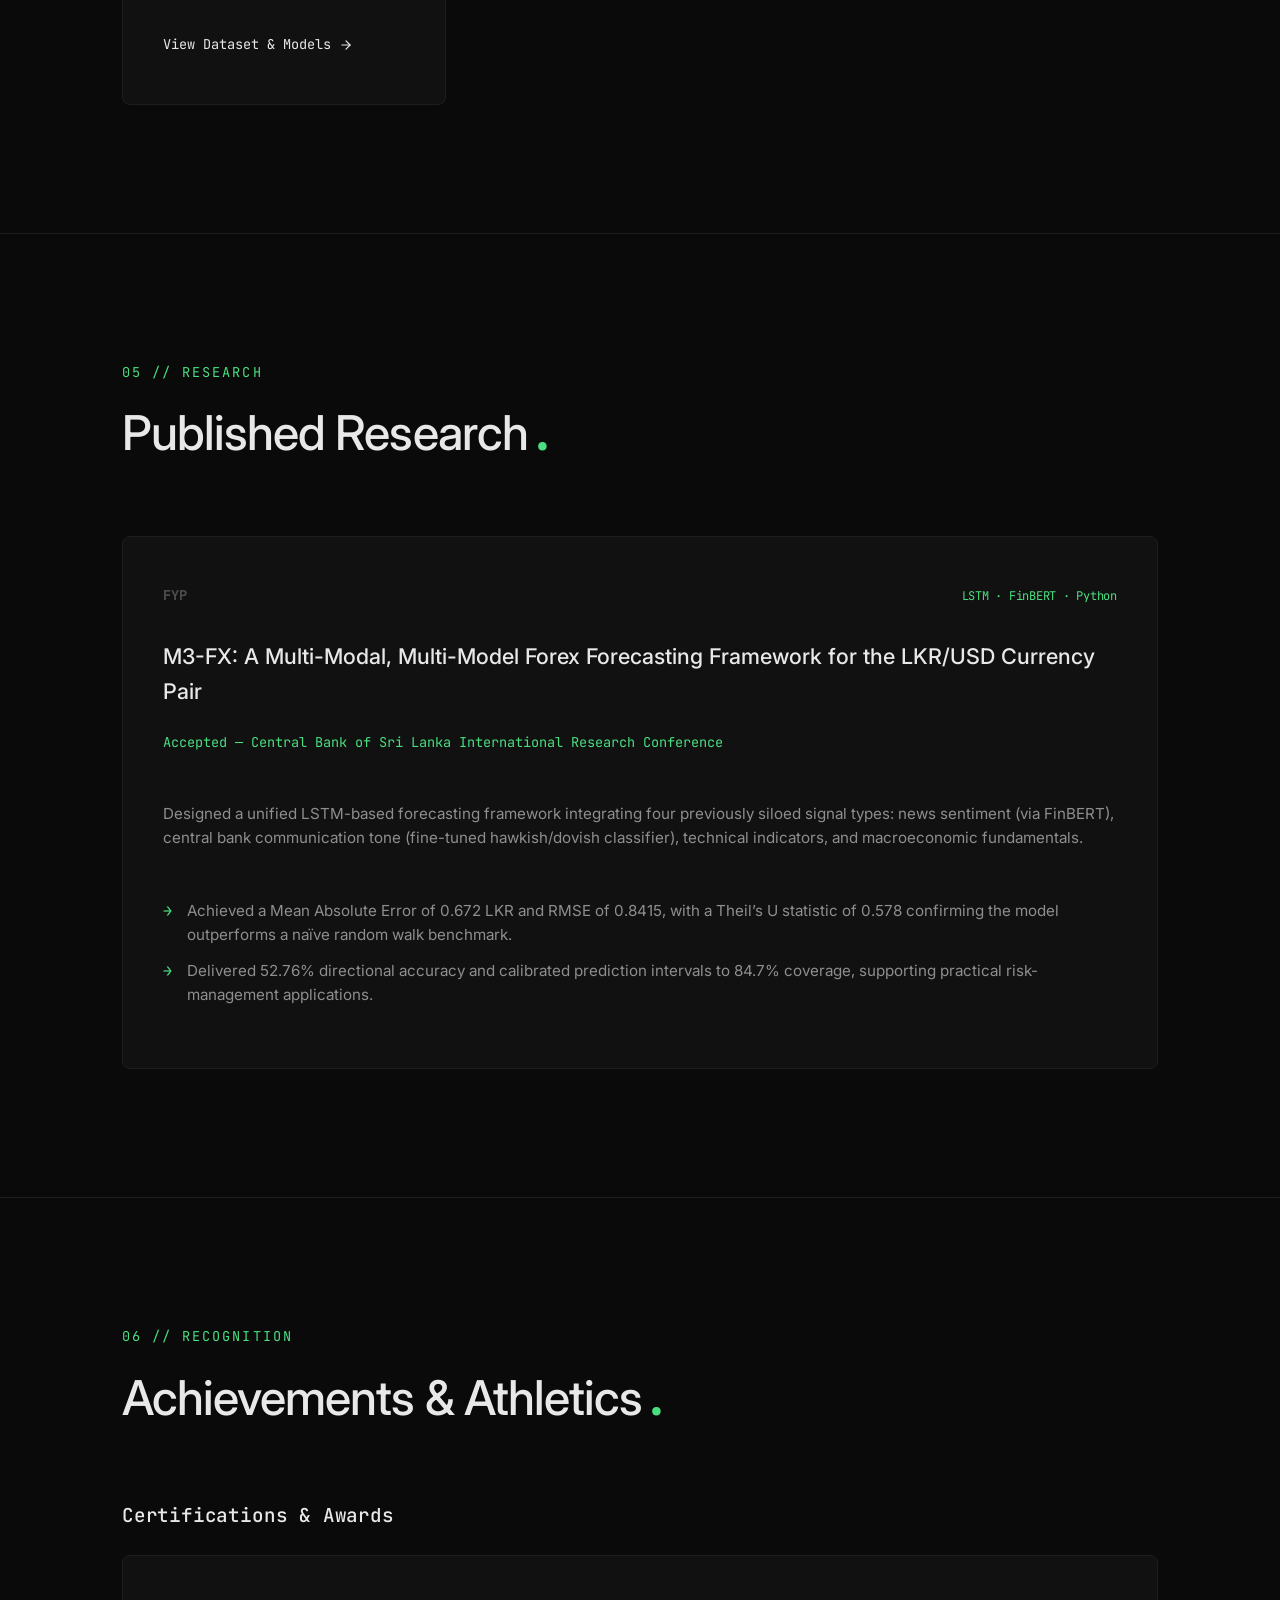
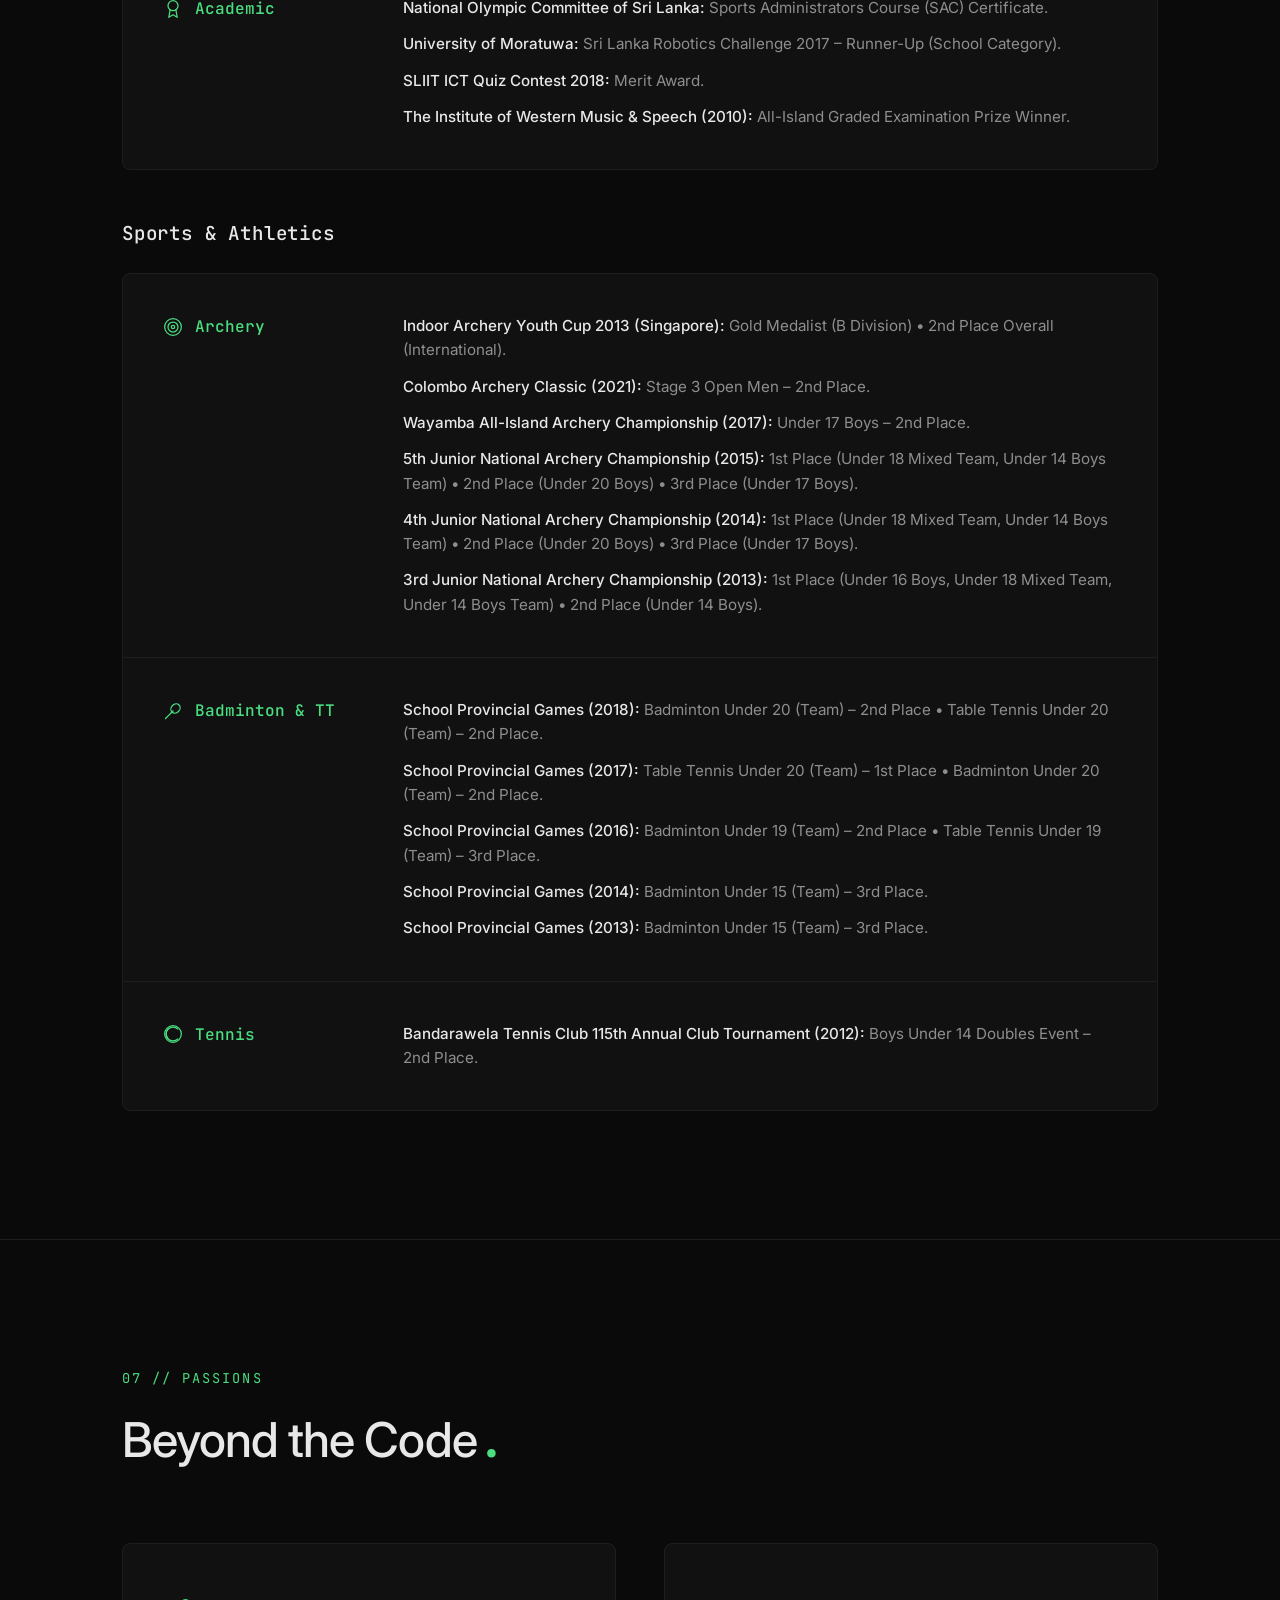
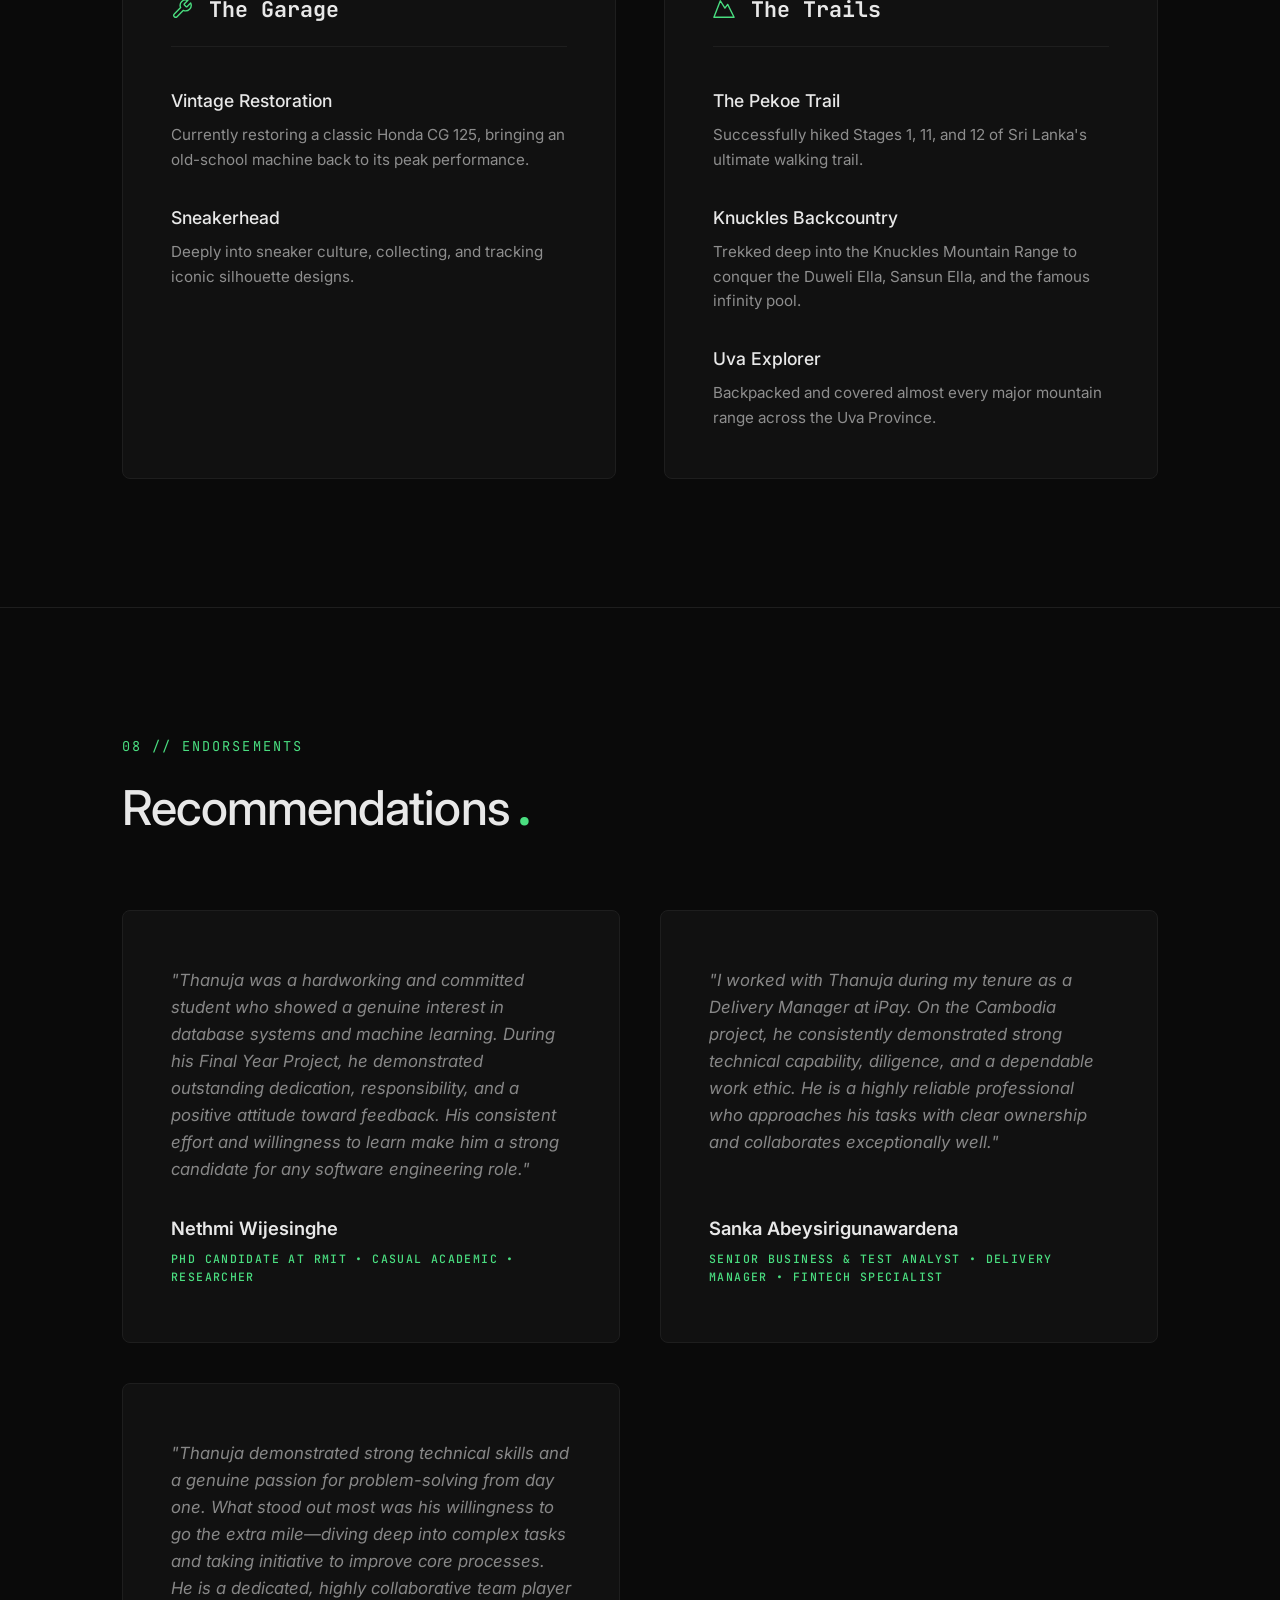
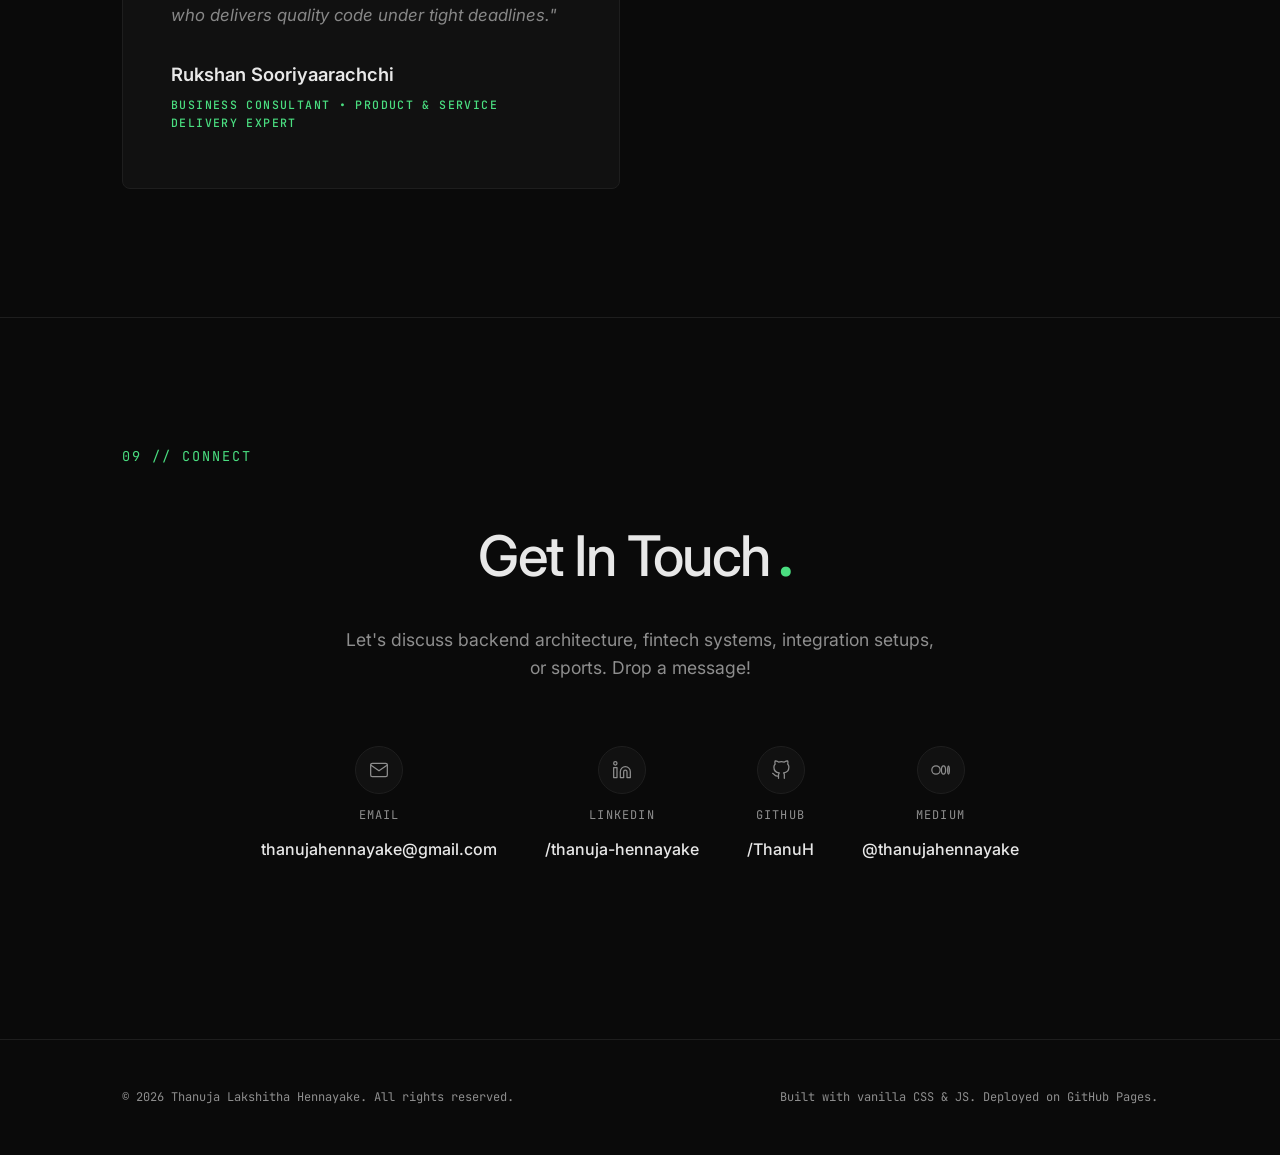
==== commit 6744de35: "Update portfolio with latest CV details, new Research section, and navbar styling fixes" ====
--- a/index.html
+++ b/index.html
@@ -1,720 +1,794 @@
-<!DOCTYPE html>
-<html lang="en">
-
-<head>
-  <meta charset="UTF-8">
-  <meta name="viewport" content="width=device-width, initial-scale=1.0">
-  <meta name="description"
-    content="Portfolio of Thanuja Lakshitha Hennayake — Associate Software Engineer specializing in backend systems, Java, Spring Boot, and Fintech solutions.">
-  <meta name="keywords"
-    content="Thanuja Lakshitha, Thanuja Hennayake, Software Engineer, Backend Developer, Java, Spring Boot, Fintech, Archery Champion">
-  <meta name="author" content="Thanuja Lakshitha Hennayake">
-
-  <title>Thanuja Lakshitha | Software Engineer</title>
-
-  <link rel="icon"
-    href="data:image/svg+xml,<svg xmlns=%22http://www.w3.org/2000/svg%22 viewBox=%220 0 100 100%22><rect width=%22100%22 height=%22100%22 rx=%2220%22 fill=%22%230A0A0A%22/><text x=%2215%22 y=%2270%22 font-family=%22monospace%22 font-size=%2260%22 fill=%22%234ADE80%22 font-weight=%22bold%22>TH</text></svg>">
-  <link rel="stylesheet" href="style.css?v=1.1">
-</head>
-
-<body>
-
-  <!-- Page Loader -->
-  <div id="loader" aria-hidden="true">
-    <div class="loader-content">
-      <div class="eye-wrapper">
-        <svg class="all-seeing-eye" viewBox="0 0 100 100" fill="none" xmlns="http://www.w3.org/2000/svg">
-          <!-- Outer Triangle -->
-          <polygon class="eye-triangle" points="50,14 88,80 12,80" stroke="var(--accent)" stroke-width="2" fill="none" stroke-linejoin="round" />
-          
-          <!-- HUD / Tech Reticle -->
-          <circle class="eye-hud" cx="50" cy="52" r="18" stroke="var(--accent)" stroke-width="1" stroke-dasharray="3 6" opacity="0.6" />
-          <circle class="eye-hud-outer" cx="50" cy="52" r="22" stroke="var(--accent)" stroke-width="0.5" stroke-dasharray="10 30" opacity="0.4" />
-          
-          <!-- Radiating Light Rays -->
-          <g class="eye-rays">
-            <line x1="50" y1="12" x2="50" y2="2" stroke="var(--accent)" stroke-width="1.5" opacity="0.5" />
-            <line x1="88" y1="80" x2="98" y2="88" stroke="var(--accent)" stroke-width="1.5" opacity="0.5" />
-            <line x1="12" y1="80" x2="2" y2="88" stroke="var(--accent)" stroke-width="1.5" opacity="0.5" />
-          </g>
-          
-          <!-- Eye Group (eyelids and iris/pupil) -->
-          <g class="eye-ball">
-            <!-- Upper Eyelid -->
-            <path class="eyelid-upper" d="M28,52 Q50,32 72,52" stroke="var(--accent)" stroke-width="2" stroke-linecap="round" fill="none" />
-            
-            <!-- Lower Eyelid -->
-            <path class="eyelid-lower" d="M28,52 Q50,72 72,52" stroke="var(--accent)" stroke-width="2" stroke-linecap="round" fill="none" />
-            
-            <!-- Iris and Pupil Group -->
-            <g class="eye-iris-group">
-              <!-- Iris -->
-              <circle class="eye-iris" cx="50" cy="52" r="8" stroke="var(--accent)" stroke-width="1.5" fill="none" />
-              <!-- Pupil -->
-              <circle class="eye-pupil" cx="50" cy="52" r="4" fill="var(--accent)" />
-              <!-- Glint -->
-              <circle class="eye-glint" cx="52" cy="50" r="1" fill="#FFFFFF" />
-            </g>
-          </g>
-        </svg>
-      </div>
-      <div class="loader-logo">THANUJA<span>_</span></div>
-    </div>
-  </div>
-
-  <!-- ==========================================================================
-       NAVIGATION
-       ========================================================================== -->
-  <nav id="nav">
-    <div class="container nav-container">
-      <a href="#hero" class="nav-logo" aria-label="Thanuja Lakshitha Home">THANUJA<span>_</span></a>
-      <ul>
-        <li><a href="#about">About</a></li>
-        <li><a href="#skills">Skills</a></li>
-        <li><a href="#experience">Experience</a></li>
-        <li><a href="#projects">Projects</a></li>
-        <li><a href="#achievements">Achievements</a></li>
-        <li><a href="#beyond">Beyond the Code</a></li>
-        <li><a href="#recommendations">Recommendations</a></li>
-        <li><a href="#contact">Contact</a></li>
-      </ul>
-    </div>
-  </nav>
-
-  <!-- ==========================================================================
-       HERO SECTION
-       ========================================================================== -->
-  <section id="hero" aria-label="Hero Banner">
-    <video id="hero-video" poster="assets/hero-poster-optimized.jpg" autoplay muted playsinline
-      preload="none">
-      Your browser does not support the video tag.
-    </video>
-
-    <div id="hero-overlay">
-      <div class="hero-content">
-        <p class="eyebrow">Software Engineer</p>
-        <h1>Thanuja<br>Lakshitha<span class="cursor">_</span></h1>
-        <p class="tagline">Java &middot; Spring Boot &middot; Fintech Solutions</p>
-      </div>
-    </div>
-
-    <a href="#about" class="scroll-indicator" aria-label="Scroll down to About section">
-      <span>SCROLL</span>
-    </a>
-  </section>
-
-  <main>
-    <!-- ==========================================================================
-         ABOUT SECTION
-         ========================================================================== -->
-    <section id="about" class="reveal">
-      <div class="container">
-        <span class="section-eyebrow">01 // Profile</span>
-        <h2 class="section-title">About Me<span>.</span></h2>
-
-        <div class="about-grid">
-          <div class="about-text">
-            <p>
-              I am Software Engineer specializing in backend development with Java, Spring Boot, and SQL databases.
-            </p>
-            <p>
-              With practical experience designing APIs, integrating complex third-party platforms, and optimizing
-              transaction flows within the fintech sector, I focus on writing clean, robust, and performant code.
-            </p>
-            <p>
-              I leverage AI-augmented development to bridge the gap between complex research and production-grade
-              software.
-              I thrive in Agile environments, transforming intricate technical requirements into clean, scalable code
-              that drives real-world value.
-            </p>
-            <a href="assets/thanuja-hennayake-cv.pdf" download class="btn"
-              aria-label="Download CV of Thanuja Lakshitha Hennayake">
-              <span>Download CV</span>
-              <svg width="16" height="16" viewBox="0 0 24 24" fill="none" stroke="currentColor" stroke-width="2"
-                stroke-linecap="round" stroke-linejoin="round">
-                <path d="M21 15v4a2 2 0 0 1-2 2H5a2 2 0 0 1-2-2v-4"></path>
-                <polyline points="7 10 12 15 17 10"></polyline>
-                <line x1="12" y1="15" x2="12" y2="3"></line>
-              </svg>
-            </a>
-          </div>
-
-          <div class="about-stats">
-            <div class="stat-tile">
-              <div class="stat-number">3+</div>
-              <div class="stat-label">Years of Experience</div>
-              <div class="stat-sub">Fintech & custom solutions</div>
-            </div>
-            <div class="stat-tile">
-              <div class="stat-number">BSc</div>
-              <div class="stat-label">Computer Science (Hons)</div>
-              <div class="stat-sub">University of Westminster</div>
-            </div>
-          </div>
-        </div>
-      </div>
-    </section>
-
-    <!-- ==========================================================================
-         SKILLS SECTION
-         ========================================================================== -->
-    <section id="skills" class="reveal">
-      <div class="container">
-        <span class="section-eyebrow">02 // Stack</span>
-        <h2 class="section-title">Technical Skills<span>.</span></h2>
-
-        <div class="skills-grid">
-          <!-- Languages Category -->
-          <div class="skills-category">
-            <h3>Languages</h3>
-            <div class="skills-list">
-              <span class="badge">Java</span>
-              <span class="badge">JavaScript</span>
-              <span class="badge">HTML / CSS</span>
-              <span class="badge">Python</span>
-              <span class="badge">R (Intermediate)</span>
-            </div>
-          </div>
-
-          <!-- Frameworks & Technologies -->
-          <div class="skills-category">
-            <h3>Frameworks & Tech</h3>
-            <div class="skills-list">
-              <span class="badge">Spring Boot</span>
-              <span class="badge">JSP</span>
-              <span class="badge">WSO2 Services</span>
-              <span class="badge">FastAPI</span>
-              <span class="badge">React (TypeScript)</span>
-            </div>
-          </div>
-
-          <!-- Databases -->
-          <div class="skills-category">
-            <h3>Databases</h3>
-            <div class="skills-list">
-              <span class="badge">MySQL</span>
-              <span class="badge">PostgreSQL</span>
-              <span class="badge">Oracle DB</span>
-            </div>
-          </div>
-
-          <!-- Tools & Methodologies -->
-          <div class="skills-category">
-            <h3>Tools & Architecture</h3>
-            <div class="skills-list">
-              <span class="badge">Git / GitHub</span>
-              <span class="badge">Postman</span>
-              <span class="badge">Swagger</span>
-              <span class="badge">RESTful APIs</span>
-              <span class="badge">Microservices</span>
-              <span class="badge">Agile / Scrum</span>
-            </div>
-          </div>
-        </div>
-      </div>
-    </section>
-
-    <!-- ==========================================================================
-         EXPERIENCE SECTION
-         ========================================================================== -->
-    <section id="experience" class="reveal">
-      <div class="container">
-        <span class="section-eyebrow">03 // Timeline</span>
-        <h2 class="section-title">Professional Experience<span>.</span></h2>
-
-        <div class="timeline">
-          <!-- Item 1 -->
-          <div class="timeline-item">
-            <div class="timeline-header">
-              <span class="timeline-date">Sep 2023 &ndash; Present</span>
-              <h3 class="timeline-role">Associate Software Engineer</h3>
-              <h4 class="timeline-company">iPay Sri Lanka | iPay Cambodia</h4>
-            </div>
-            <div class="timeline-group">
-              <h5 class="timeline-subheading">Fintech & Payment Infrastructure</h5>
-              <ul class="timeline-details">
-                <li>Designed and developed a cross-border remittance architecture for LOLC Cambodia, implementing
-                  dual-currency (KHR/USD) QR generation and payment processing mechanisms.</li>
-                <li>Integrated the National Bank of Cambodia (NBC) SDK to dynamically generate standard-compliant KHQR
-                  codes, streamlining inter-bank mobile transactions.</li>
-                <li>Architected a real-time, rule-based Fraud Risk Management (FRM) system for mobile banking,
-                  mitigating transaction risks through immediate pattern analysis.</li>
-                <li>Orchestrated a critical system migration for iPay Sri Lanka, transitioning core API integrations
-                  from legacy SOAP protocols to high-performance REST services via the mCash switch.</li>
-                <li>Implemented seamless deep-link integrations for the Phnom Penh Water Supply Authority (PPWSA) within
-                  the iPay ecosystem, optimizing the customer journey for digital utility payments.</li>
-                <li>Designed, documented (via Swagger), and optimized scalable backend REST APIs supporting complex
-                  fintech features.</li>
-              </ul>
-            </div>
-
-            <div class="timeline-group">
-              <h5 class="timeline-subheading">Core Banking & Loan Services</h5>
-              <ul class="timeline-details">
-                <li>Engineered and launched digital lending microservices, including Salary Advance Loans and Gold
-                  Financing solutions for LOLC Cambodia.</li>
-                <li>Overhauled and optimized the main payroll module to reliably execute 10,000+ monthly transaction
-                  cycles using transactional retries and robust recovery fallbacks.</li>
-                <li>Led backend developments for the new customer digital onboarding journey on the LOLC Mobile Cambodia
-                  application, accelerating user acquisition.</li>
-                <li>Integrated secure, high-availability third-party components, including SMS gateways, payment
-                  gateways, and Card Management Services (CMS).</li>
-              </ul>
-            </div>
-
-            <div class="timeline-group">
-              <h5 class="timeline-subheading">Architecture, Security & Governance</h5>
-              <ul class="timeline-details">
-                <li>Facilitated Agile Sprint Retrospective meetings, fostering a culture of continuous
-                  improvement by identifying process bottlenecks, driving team collaboration, and implementing
-                  actionable team improvements.</li>
-                <li>Enforced strict code quality benchmarks across core codebases by identifying and resolving
-                  structural vulnerabilities and code smells using SonarQube.</li>
-                <li>Spearheaded application security enhancements, implementing hardening practices to protect sensitive
-                  customer data and transactional endpoints.</li>
-                <li>Troubleshot real-time production issues, securing system uptime, performance integrity, and
-                  datastore optimizations.</li>
-                <li>Conducted R&D on modern microservices architectures and established detailed design guidelines for
-                  engineering teams.</li>
-              </ul>
-            </div>
-          </div>
-
-          <!-- Item 2 -->
-          <div class="timeline-item">
-            <div class="timeline-header">
-              <span class="timeline-date">Aug 2022 &ndash; Aug 2023</span>
-              <h3 class="timeline-role">Software Engineering Intern</h3>
-              <h4 class="timeline-company">iPay Sri Lanka | iPay Cambodia</h4>
-            </div>
-            <ul class="timeline-details">
-              <li>Participated in Agile sprint planning, standups, and retrospective activities to ensure timeline
-                alignment.</li>
-              <li>Contributed to software quality assurance by designing, tracking, and executing integration and system
-                test plans.</li>
-              <li>Identified critical system bugs, fixed backend anomalies, and resolved SQL querying bottlenecks.</li>
-              <li>Wrote unit and integration test suites using JUnit to raise application test coverage and system
-                confidence.</li>
-              <li>Assisted in Java-based feature development, query tuning, and live production release support.</li>
-            </ul>
-          </div>
-
-          <!-- Item 3 -->
-          <div class="timeline-item">
-            <div class="timeline-header">
-              <span class="timeline-date">2022 &ndash; Present</span>
-              <h3 class="timeline-role">Freelance Software Developer</h3>
-              <h4 class="timeline-company">Self-Employed</h4>
-            </div>
-            <ul class="timeline-details">
-              <li>Engineered custom Web and Backend applications utilizing Spring Boot, Thymeleaf, and MySQL for local
-                small businesses.</li>
-              <li>Designed external API integrations to connect e-commerce services with billing and notifications.</li>
-              <li>Created responsive user interfaces and customized digital graphics to elevate branding.</li>
-              <li>Provided technical consultation, automation setups, and ongoing application updates for clients.</li>
-            </ul>
-          </div>
-        </div>
-      </div>
-    </section>
-
-    <!-- ==========================================================================
-         PROJECTS SECTION
-         ========================================================================== -->
-    <section id="projects" class="reveal">
-      <div class="container">
-        <span class="section-eyebrow">04 // Works</span>
-        <h2 class="section-title">Selected Projects<span>.</span></h2>
-
-        <div class="projects-grid">
-          <!-- Card 1 -->
-          <div class="project-card">
-            <div class="card-header">
-              <span class="card-number">01</span>
-              <span class="card-stack">Spring Boot &middot; PostgreSQL</span>
-            </div>
-            <h3>Call Management System</h3>
-            <p>A web dashboard visualizing performance stats, duration analytics, and connection states for an
-              AI-powered conversational calling agent.</p>
-            <a href="https://github.com/ThanuH" target="_blank" rel="noopener noreferrer" class="card-link"
-              aria-label="View Call Management System code on GitHub">
-              View Source
-              <svg width="14" height="14" viewBox="0 0 24 24" fill="none" stroke="currentColor" stroke-width="2"
-                stroke-linecap="round" stroke-linejoin="round">
-                <line x1="5" y1="12" x2="19" y2="12"></line>
-                <polyline points="12 5 19 12 12 19"></polyline>
-              </svg>
-            </a>
-          </div>
-
-          <!-- Card 2 -->
-          <div class="project-card">
-            <div class="card-header">
-              <span class="card-number">02</span>
-              <span class="card-stack">React &middot; Spring Boot &middot; FastAPI</span>
-            </div>
-            <h3>AdSync</h3>
-            <p>An intelligent advertising display system utilizing image recognition to detect human age and target
-              demographic-specific marketing content in real time.</p>
-            <a href="https://github.com/ThanuH" target="_blank" rel="noopener noreferrer" class="card-link"
-              aria-label="View AdSync code on GitHub">
-              View Source
-              <svg width="14" height="14" viewBox="0 0 24 24" fill="none" stroke="currentColor" stroke-width="2"
-                stroke-linecap="round" stroke-linejoin="round">
-                <line x1="5" y1="12" x2="19" y2="12"></line>
-                <polyline points="12 5 19 12 12 19"></polyline>
-              </svg>
-            </a>
-          </div>
-
-          <!-- Card 3 -->
-          <div class="project-card">
-            <div class="card-header">
-              <span class="card-number">03</span>
-              <span class="card-stack">Vibe Coding &middot; AI Prompts</span>
-            </div>
-            <h3>Project Tools</h3>
-            <p>A personal suite of productivity interfaces built rapidly using prompt engineering and generative
-              workflows, deployed for daily tasks.</p>
-            <a href="https://github.com/ThanuH" target="_blank" rel="noopener noreferrer" class="card-link"
-              aria-label="View Project Tools code on GitHub">
-              View Source
-              <svg width="14" height="14" viewBox="0 0 24 24" fill="none" stroke="currentColor" stroke-width="2"
-                stroke-linecap="round" stroke-linejoin="round">
-                <line x1="5" y1="12" x2="19" y2="12"></line>
-                <polyline points="12 5 19 12 12 19"></polyline>
-              </svg>
-            </a>
-          </div>
-
-          <!-- Card 4 -->
-          <div class="project-card">
-            <div class="card-header">
-              <span class="card-number">04</span>
-              <span class="card-stack">Time Series &middot; R &middot; Python</span>
-            </div>
-            <h3>Passenger Forecasting</h3>
-            <p>A data forecasting study analyzing monthly air passenger counts in Sri Lanka, published on Kaggle.
-              Compares ARIMA and Prophet models for tracking trends.</p>
-            <a href="https://www.kaggle.com/thanuh" target="_blank" rel="noopener noreferrer" class="card-link"
-              aria-label="View Passenger Forecasting project on Kaggle">
-              View Dataset & Models
-              <svg width="14" height="14" viewBox="0 0 24 24" fill="none" stroke="currentColor" stroke-width="2"
-                stroke-linecap="round" stroke-linejoin="round">
-                <line x1="5" y1="12" x2="19" y2="12"></line>
-                <polyline points="12 5 19 12 12 19"></polyline>
-              </svg>
-            </a>
-          </div>
-        </div>
-      </div>
-    </section>
-
-    <!-- ==========================================================================
-         ACHIEVEMENTS SECTION
-         ========================================================================== -->
-    <section id="achievements" class="reveal">
-      <div class="container">
-        <span class="section-eyebrow">05 // Recognition</span>
-        <h2 class="section-title">Achievements &amp; Athletics<span>.</span></h2>
-
-        <!-- Part 1: Certifications & Awards -->
-        <h3 class="achievement-category-title">Certifications &amp; Awards</h3>
-        <div class="achievements-container">
-          <div class="achievement-row">
-            <div class="achievement-sport">
-              <span class="icon">
-                <svg viewBox="0 0 24 24" width="20" height="20" fill="none" stroke="currentColor" stroke-width="1.5" stroke-linecap="round" stroke-linejoin="round">
-                  <circle cx="12" cy="8" r="6"/>
-                  <path d="M15.477 12.89 17 22l-5-3-5 3 1.523-9.11"/>
-                </svg>
-              </span> Academic
-            </div>
-            <ul class="achievement-details">
-              <li><strong>National Olympic Committee of Sri Lanka:</strong> Sports Administrators Course (SAC)
-                Certificate.</li>
-              <li><strong>University of Moratuwa:</strong> Sri Lanka Robotics Challenge 2017 &ndash; Runner-Up (School
-                Category).</li>
-              <li><strong>SLIIT ICT Quiz Contest 2018:</strong> Merit Award.</li>
-              <li><strong>The Institute of Western Music &amp; Speech (2010):</strong> All-Island Graded Examination
-                Prize Winner.</li>
-            </ul>
-          </div>
-        </div>
-
-        <!-- Part 2: Sports & Athletics -->
-        <h3 class="achievement-category-title">Sports &amp; Athletics</h3>
-        <div class="achievements-container">
-          <!-- Archery -->
-          <div class="achievement-row">
-            <div class="achievement-sport">
-              <span class="icon">
-                <svg viewBox="0 0 24 24" width="20" height="20" fill="none" stroke="currentColor" stroke-width="1.5" stroke-linecap="round" stroke-linejoin="round">
-                  <circle cx="12" cy="12" r="10"/>
-                  <circle cx="12" cy="12" r="6"/>
-                  <circle cx="12" cy="12" r="2"/>
-                </svg>
-              </span> Archery
-            </div>
-            <ul class="achievement-details">
-              <li><strong>Indoor Archery Youth Cup 2013 (Singapore):</strong> Gold Medalist (B Division) &bull; 2nd
-                Place Overall (International).</li>
-              <li><strong>Colombo Archery Classic (2021):</strong> Stage 3 Open Men &ndash; 2nd Place.</li>
-              <li><strong>Wayamba All-Island Archery Championship (2017):</strong> Under 17 Boys &ndash; 2nd Place.</li>
-              <li><strong>5th Junior National Archery Championship (2015):</strong> 1st Place (Under 18 Mixed Team,
-                Under 14 Boys Team) &bull; 2nd Place (Under 20 Boys) &bull; 3rd Place (Under 17 Boys).</li>
-              <li><strong>4th Junior National Archery Championship (2014):</strong> 1st Place (Under 18 Mixed Team,
-                Under 14 Boys Team) &bull; 2nd Place (Under 20 Boys) &bull; 3rd Place (Under 17 Boys).</li>
-              <li><strong>3rd Junior National Archery Championship (2013):</strong> 1st Place (Under 16 Boys, Under 18
-                Mixed Team, Under 14 Boys Team) &bull; 2nd Place (Under 14 Boys).</li>
-            </ul>
-          </div>
-
-          <!-- Badminton & Table Tennis -->
-          <div class="achievement-row">
-            <div class="achievement-sport">
-              <span class="icon">
-                <svg viewBox="0 0 24 24" width="20" height="20" fill="none" stroke="currentColor" stroke-width="1.5" stroke-linecap="round" stroke-linejoin="round">
-                  <ellipse cx="15" cy="9" rx="5" ry="6" transform="rotate(45 15 9)"/>
-                  <line x1="11" y1="13" x2="3" y2="21"/>
-                  <line x1="12" y1="12" x2="10" y2="14"/>
-                </svg>
-              </span> Badminton &amp; TT
-            </div>
-            <ul class="achievement-details">
-              <li><strong>School Provincial Games (2018):</strong> Badminton Under 20 (Team) &ndash; 2nd Place &bull;
-                Table Tennis Under 20 (Team) &ndash; 2nd Place.</li>
-              <li><strong>School Provincial Games (2017):</strong> Table Tennis Under 20 (Team) &ndash; 1st Place &bull;
-                Badminton Under 20 (Team) &ndash; 2nd Place.</li>
-              <li><strong>School Provincial Games (2016):</strong> Badminton Under 19 (Team) &ndash; 2nd Place &bull;
-                Table Tennis Under 19 (Team) &ndash; 3rd Place.</li>
-              <li><strong>School Provincial Games (2014):</strong> Badminton Under 15 (Team) &ndash; 3rd Place.</li>
-              <li><strong>School Provincial Games (2013):</strong> Badminton Under 15 (Team) &ndash; 3rd Place.</li>
-            </ul>
-          </div>
-
-          <!-- Tennis -->
-          <div class="achievement-row">
-            <div class="achievement-sport">
-              <span class="icon">
-                <svg viewBox="0 0 24 24" width="20" height="20" fill="none" stroke="currentColor" stroke-width="1.5" stroke-linecap="round" stroke-linejoin="round">
-                  <circle cx="12" cy="12" r="10"/>
-                  <path d="M6.2 6.2A8 8 0 0 0 17.8 17.8"/>
-                  <path d="M17.8 6.2A8 8 0 0 0 6.2 17.8"/>
-                </svg>
-              </span> Tennis
-            </div>
-            <ul class="achievement-details">
-              <li><strong>Bandarawela Tennis Club 115th Annual Club Tournament (2012):</strong> Boys Under 14 Doubles
-                Event &ndash; 2nd Place.</li>
-            </ul>
-          </div>
-        </div>
-      </div>
-    </section>
-
-    <!-- ==========================================================================
-         BEYOND THE CODE SECTION
-         ========================================================================== -->
-    <section id="beyond" class="reveal">
-      <div class="container">
-        <span class="section-eyebrow">06 // Passions</span>
-        <h2 class="section-title">Beyond the Code<span>.</span></h2>
-
-        <div class="beyond-grid">
-          <!-- The Garage -->
-          <div class="beyond-category">
-            <div class="beyond-category-header">
-              <span class="icon">
-                <svg width="22" height="22" viewBox="0 0 24 24" fill="none" stroke="currentColor" stroke-width="1.5" stroke-linecap="round" stroke-linejoin="round">
-                  <path d="M14.7 6.3a1 1 0 0 0 0 1.4l1.6 1.6a1 1 0 0 0 1.4 0l3.77-3.77a6 6 0 0 1-7.94 7.94l-6.91 6.91a2.12 2.12 0 0 1-3-3l6.91-6.91a6 6 0 0 1 7.94-7.94l-3.76 3.76z"/>
-                </svg>
-              </span>
-              <h3>The Garage</h3>
-            </div>
-            <div class="beyond-items">
-              <div class="beyond-item">
-                <h4>Vintage Restoration</h4>
-                <p>Currently restoring a classic Honda CG 125, bringing an old-school machine back to its peak performance.</p>
-              </div>
-              <div class="beyond-item">
-                <h4>Sneakerhead</h4>
-                <p>Deeply into sneaker culture, collecting, and tracking iconic silhouette designs.</p>
-              </div>
-            </div>
-          </div>
-
-          <!-- The Trails -->
-          <div class="beyond-category">
-            <div class="beyond-category-header">
-              <span class="icon">
-                <svg width="22" height="22" viewBox="0 0 24 24" fill="none" stroke="currentColor" stroke-width="1.5" stroke-linecap="round" stroke-linejoin="round">
-                  <path d="M8 3 1 21h22L16 7l-3 4-5-8z"/>
-                </svg>
-              </span>
-              <h3>The Trails</h3>
-            </div>
-            <div class="beyond-items">
-              <div class="beyond-item">
-                <h4>The Pekoe Trail</h4>
-                <p>Successfully hiked Stages 1, 11, and 12 of Sri Lanka's ultimate walking trail.</p>
-              </div>
-              <div class="beyond-item">
-                <h4>Knuckles Backcountry</h4>
-                <p>Trekked deep into the Knuckles Mountain Range to conquer the Duweli Ella, Sansun Ella, and the famous infinity pool.</p>
-              </div>
-              <div class="beyond-item">
-                <h4>Uva Explorer</h4>
-                <p>Backpacked and covered almost every major mountain range across the Uva Province.</p>
-              </div>
-            </div>
-          </div>
-        </div>
-      </div>
-    </section>
-
-    <!-- ==========================================================================
-         RECOMMENDATIONS SECTION
-         ========================================================================== -->
-    <section id="recommendations" class="reveal">
-      <div class="container">
-        <span class="section-eyebrow">07 // Endorsements</span>
-        <h2 class="section-title">Recommendations<span>.</span></h2>
-
-        <div class="recommendations-grid">
-          <!-- Card 1: Nethmi Wijesinghe -->
-          <div class="recommendation-card">
-            <p class="rec-quote">"Thanuja was a hardworking and committed student who showed a genuine interest in
-              database systems and machine learning. During his Final Year Project, he demonstrated outstanding
-              dedication, responsibility, and a positive attitude toward feedback. His consistent effort and willingness
-              to learn make him a strong candidate for any software engineering role."</p>
-            <div class="rec-info">
-              <h3 class="rec-name">Nethmi Wijesinghe</h3>
-              <p class="rec-profession">PhD Candidate at RMIT &bull; Casual Academic &bull; Researcher</p>
-            </div>
-          </div>
-
-          <!-- Card 2: Sanka Abeysirigunawardena -->
-          <div class="recommendation-card">
-            <p class="rec-quote">"I worked with Thanuja during my tenure as a Delivery Manager at iPay. On the Cambodia
-              project, he consistently demonstrated strong technical capability, diligence, and a dependable work ethic.
-              He is a highly reliable professional who approaches his tasks with clear ownership and collaborates
-              exceptionally well."</p>
-            <div class="rec-info">
-              <h3 class="rec-name">Sanka Abeysirigunawardena</h3>
-              <p class="rec-profession">Senior Business &amp; Test Analyst &bull; Delivery Manager &bull; FinTech
-                Specialist</p>
-            </div>
-          </div>
-
-          <!-- Card 3: Rukshan Sooriyaarachchi -->
-          <div class="recommendation-card">
-            <p class="rec-quote">"Thanuja demonstrated strong technical skills and a genuine passion for problem-solving
-              from day one. What stood out most was his willingness to go the extra mile—diving deep into complex tasks
-              and taking initiative to improve core processes. He is a dedicated, highly collaborative team player who
-              delivers quality code under tight deadlines."</p>
-            <div class="rec-info">
-              <h3 class="rec-name">Rukshan Sooriyaarachchi</h3>
-              <p class="rec-profession">Business Consultant &bull; Product &amp; Service Delivery Expert</p>
-            </div>
-          </div>
-        </div>
-      </div>
-    </section>
-
-    <!-- ==========================================================================
-         CONTACT SECTION
-         ========================================================================== -->
-    <section id="contact" class="reveal">
-      <div class="container">
-        <span class="section-eyebrow">08 // Connect</span>
-        <div class="contact-wrap">
-          <h2 class="contact-title">Get In Touch<span>.</span></h2>
-          <p class="contact-subtitle">
-            Let's discuss backend architecture, fintech systems, integration setups, or sports. Drop a message!
-          </p>
-
-          <div class="contact-grid">
-            <!-- Email -->
-            <a href="mailto:thanujahennayake@gmail.com" class="contact-link-item"
-              aria-label="Send email to thanujahennayake@gmail.com">
-              <div class="icon">
-                <svg width="20" height="20" viewBox="0 0 24 24" fill="none" stroke="currentColor" stroke-width="1.5"
-                  stroke-linecap="round" stroke-linejoin="round">
-                  <path d="M4 4h16c1.1 0 2 .9 2 2v12c0 1.1-.9 2-2 2H4c-1.1 0-2-.9-2-2V6c0-1.1.9-2 2-2z"></path>
-                  <polyline points="22,6 12,13 2,6"></polyline>
-                </svg>
-              </div>
-              <span class="contact-label">Email</span>
-              <span class="contact-value">thanujahennayake@gmail.com</span>
-            </a>
-
-            <!-- LinkedIn -->
-            <a href="https://linkedin.com/in/thanuja-hennayake" target="_blank" rel="noopener noreferrer"
-              class="contact-link-item" aria-label="Visit Thanuja's LinkedIn Profile">
-              <div class="icon">
-                <svg width="20" height="20" viewBox="0 0 24 24" fill="none" stroke="currentColor" stroke-width="1.5"
-                  stroke-linecap="round" stroke-linejoin="round">
-                  <path d="M16 8a6 6 0 0 1 6 6v7h-4v-7a2 2 0 0 0-2-2 2 2 0 0 0-2 2v7h-4v-7a6 6 0 0 1 6-6z"></path>
-                  <rect x="2" y="9" width="4" height="12"></rect>
-                  <circle cx="4" cy="4" r="2"></circle>
-                </svg>
-              </div>
-              <span class="contact-label">LinkedIn</span>
-              <span class="contact-value">/thanuja-hennayake</span>
-            </a>
-
-            <!-- GitHub -->
-            <a href="https://github.com/ThanuH" target="_blank" rel="noopener noreferrer" class="contact-link-item"
-              aria-label="Visit Thanuja's GitHub Profile">
-              <div class="icon">
-                <svg width="20" height="20" viewBox="0 0 24 24" fill="none" stroke="currentColor" stroke-width="1.5"
-                  stroke-linecap="round" stroke-linejoin="round">
-                  <path
-                    d="M9 19c-5 1.5-5-2.5-7-3m14 6v-3.87a3.37 3.37 0 0 0-.94-2.61c3.14-.35 6.44-1.54 6.44-7A5.44 5.44 0 0 0 20 4.77 5.07 5.07 0 0 0 19.91 1S18.73.65 16 2.48a13.38 13.38 0 0 0-7 0C6.27.65 5.09 1 5.09 1A5.07 5.07 0 0 0 5 4.77a5.44 5.44 0 0 0-1.5 3.78c0 5.42 3.3 6.61 6.44 7A3.37 3.37 0 0 0 9 18.13V22">
-                  </path>
-                </svg>
-              </div>
-              <span class="contact-label">GitHub</span>
-              <span class="contact-value">/ThanuH</span>
-            </a>
-
-            <!-- Medium -->
-            <a href="https://medium.com/@thanujahennayake" target="_blank" rel="noopener noreferrer"
-              class="contact-link-item" aria-label="Visit Thanuja's Medium Blog">
-              <div class="icon">
-                <svg width="20" height="20" viewBox="0 0 24 24" fill="none" stroke="currentColor" stroke-width="1.5"
-                  stroke-linecap="round" stroke-linejoin="round">
-                  <circle cx="6" cy="12" r="5" />
-                  <ellipse cx="15" cy="12" rx="2.5" ry="5" />
-                  <ellipse cx="21" cy="12" rx="1" ry="4.8" />
-                </svg>
-              </div>
-              <span class="contact-label">Medium</span>
-              <span class="contact-value">@thanujahennayake</span>
-            </a>
-          </div>
-        </div>
-      </div>
-    </section>
-  </main>
-
-  <!-- ==========================================================================
-       FOOTER
-       ========================================================================== -->
-  <footer>
-    <div class="container footer-content">
-      <div class="footer-copy">
-        &copy; 2026 Thanuja Lakshitha Hennayake. All rights reserved.
-      </div>
-      <div class="footer-credit">
-        Built with vanilla CSS &amp; JS. Deployed on <a href="https://pages.github.com" target="_blank"
-          rel="noopener noreferrer">GitHub Pages</a>.
-      </div>
-    </div>
-  </footer>
-
-  <script src="main.js"></script>
-</body>
-
+<!DOCTYPE html>
+<html lang="en">
+
+<head>
+  <meta charset="UTF-8">
+  <meta name="viewport" content="width=device-width, initial-scale=1.0">
+  <meta name="description"
+    content="Portfolio of Thanuja Lakshitha Hennayake — Software Engineer specializing in backend systems, Java, Spring Boot, Fintech, and Cloud solutions.">
+  <meta name="keywords"
+    content="Thanuja Lakshitha, Thanuja Hennayake, Software Engineer, Backend Developer, Java, Spring Boot, Fintech, Cloud, GCP, DevOps, Archery Champion">
+  <meta name="author" content="Thanuja Lakshitha Hennayake">
+
+  <title>Thanuja Lakshitha | Software Engineer</title>
+
+  <link rel="icon"
+    href="data:image/svg+xml,<svg xmlns=%22http://www.w3.org/2000/svg%22 viewBox=%220 0 100 100%22><rect width=%22100%22 height=%22100%22 rx=%2220%22 fill=%22%230A0A0A%22/><text x=%2215%22 y=%2270%22 font-family=%22monospace%22 font-size=%2260%22 fill=%22%234ADE80%22 font-weight=%22bold%22>TH</text></svg>">
+  <link rel="stylesheet" href="style.css?v=1.1">
+</head>
+
+<body>
+
+  <!-- Page Loader -->
+  <div id="loader" aria-hidden="true">
+    <div class="loader-content">
+      <div class="eye-wrapper">
+        <svg class="all-seeing-eye" viewBox="0 0 100 100" fill="none" xmlns="http://www.w3.org/2000/svg">
+          <!-- Outer Triangle -->
+          <polygon class="eye-triangle" points="50,14 88,80 12,80" stroke="var(--accent)" stroke-width="2" fill="none" stroke-linejoin="round" />
+          
+          <!-- HUD / Tech Reticle -->
+          <circle class="eye-hud" cx="50" cy="52" r="18" stroke="var(--accent)" stroke-width="1" stroke-dasharray="3 6" opacity="0.6" />
+          <circle class="eye-hud-outer" cx="50" cy="52" r="22" stroke="var(--accent)" stroke-width="0.5" stroke-dasharray="10 30" opacity="0.4" />
+          
+          <!-- Radiating Light Rays -->
+          <g class="eye-rays">
+            <line x1="50" y1="12" x2="50" y2="2" stroke="var(--accent)" stroke-width="1.5" opacity="0.5" />
+            <line x1="88" y1="80" x2="98" y2="88" stroke="var(--accent)" stroke-width="1.5" opacity="0.5" />
+            <line x1="12" y1="80" x2="2" y2="88" stroke="var(--accent)" stroke-width="1.5" opacity="0.5" />
+          </g>
+          
+          <!-- Eye Group (eyelids and iris/pupil) -->
+          <g class="eye-ball">
+            <!-- Upper Eyelid -->
+            <path class="eyelid-upper" d="M28,52 Q50,32 72,52" stroke="var(--accent)" stroke-width="2" stroke-linecap="round" fill="none" />
+            
+            <!-- Lower Eyelid -->
+            <path class="eyelid-lower" d="M28,52 Q50,72 72,52" stroke="var(--accent)" stroke-width="2" stroke-linecap="round" fill="none" />
+            
+            <!-- Iris and Pupil Group -->
+            <g class="eye-iris-group">
+              <!-- Iris -->
+              <circle class="eye-iris" cx="50" cy="52" r="8" stroke="var(--accent)" stroke-width="1.5" fill="none" />
+              <!-- Pupil -->
+              <circle class="eye-pupil" cx="50" cy="52" r="4" fill="var(--accent)" />
+              <!-- Glint -->
+              <circle class="eye-glint" cx="52" cy="50" r="1" fill="#FFFFFF" />
+            </g>
+          </g>
+        </svg>
+      </div>
+      <div class="loader-logo">THANUJA<span>_</span></div>
+    </div>
+  </div>
+
+  <!-- ==========================================================================
+       NAVIGATION
+       ========================================================================== -->
+  <nav id="nav">
+    <div class="container nav-container">
+      <a href="#hero" class="nav-logo" aria-label="Thanuja Lakshitha Home">THANUJA<span>_</span></a>
+      <ul>
+        <li><a href="#about">About</a></li>
+        <li><a href="#skills">Skills</a></li>
+        <li><a href="#experience">Experience</a></li>
+        <li><a href="#projects">Projects</a></li>
+        <li><a href="#research">Research</a></li>
+        <li><a href="#achievements">Awards</a></li>
+        <li><a href="#beyond">Passions</a></li>
+        <li><a href="#recommendations">Reviews</a></li>
+        <li><a href="#contact">Contact</a></li>
+      </ul>
+    </div>
+  </nav>
+
+  <!-- ==========================================================================
+       HERO SECTION
+       ========================================================================== -->
+  <section id="hero" aria-label="Hero Banner">
+    <video id="hero-video" src="assets/mobile.mp4" poster="assets/mobile-view.png" autoplay muted playsinline preload="metadata">
+      Your browser does not support the video tag.
+    </video>
+
+    <div id="hero-overlay">
+      <div class="hero-content">
+        <p class="eyebrow">Software Engineer</p>
+        <h1>Thanuja<br>Lakshitha<span class="cursor">_</span></h1>
+        <p class="tagline">Java &middot; Spring Boot &middot; Fintech &amp; Cloud Solutions</p>
+      </div>
+    </div>
+
+    <a href="#about" class="scroll-indicator" aria-label="Scroll down to About section">
+      <span>SCROLL</span>
+    </a>
+  </section>
+
+  <main>
+    <!-- ==========================================================================
+         ABOUT SECTION
+         ========================================================================== -->
+    <section id="about" class="reveal">
+      <div class="container">
+        <span class="section-eyebrow">01 // Profile</span>
+        <h2 class="section-title">About Me<span>.</span></h2>
+
+        <div class="about-grid">
+          <div class="about-text">
+            <p>
+              Software Engineer with 4+ years' experience building backend systems for fintech platforms across Sri Lanka
+              and Cambodia. First Class Honours graduate in Computer Science (University of Westminster).
+            </p>
+            <p>
+              Specializes in Java, Spring Boot, and REST API design, with hands-on experience delivering payment
+              infrastructure, digital lending microservices, and cloud/DevOps deployments on GCP using Kubernetes and
+              Istio.
+            </p>
+            <p>
+              Comfortable operating across the stack, from production incident response to system architecture, and
+              adept at using AI-assisted tooling to accelerate development and troubleshooting.
+            </p>
+            <a href="assets/thanuja-hennayake-cv.pdf" download class="btn"
+              aria-label="Download CV of Thanuja Lakshitha Hennayake">
+              <span>Download CV</span>
+              <svg width="16" height="16" viewBox="0 0 24 24" fill="none" stroke="currentColor" stroke-width="2"
+                stroke-linecap="round" stroke-linejoin="round">
+                <path d="M21 15v4a2 2 0 0 1-2 2H5a2 2 0 0 1-2-2v-4"></path>
+                <polyline points="7 10 12 15 17 10"></polyline>
+                <line x1="12" y1="15" x2="12" y2="3"></line>
+              </svg>
+            </a>
+          </div>
+
+          <div class="about-stats">
+            <div class="stat-tile">
+              <div class="stat-number">4+</div>
+              <div class="stat-label">Years of Experience</div>
+              <div class="stat-sub">Fintech, Cloud &amp; custom solutions</div>
+            </div>
+            <div class="stat-tile">
+              <div class="stat-number">BSc</div>
+              <div class="stat-label">Computer Science (Hons)</div>
+              <div class="stat-sub">First Class &mdash; University of Westminster</div>
+            </div>
+          </div>
+        </div>
+      </div>
+    </section>
+
+    <!-- ==========================================================================
+         SKILLS SECTION
+         ========================================================================== -->
+    <section id="skills" class="reveal">
+      <div class="container">
+        <span class="section-eyebrow">02 // Stack</span>
+        <h2 class="section-title">Technical Skills<span>.</span></h2>
+
+        <div class="skills-grid">
+          <!-- Languages Category -->
+          <div class="skills-category">
+            <h3>Languages</h3>
+            <div class="skills-list">
+              <span class="badge">Java</span>
+              <span class="badge">JavaScript / TypeScript</span>
+              <span class="badge">HTML / CSS</span>
+              <span class="badge">Python (Intermediate)</span>
+              <span class="badge">R (Intermediate)</span>
+            </div>
+          </div>
+
+          <!-- Backend & Frameworks -->
+          <div class="skills-category">
+            <h3>Backend &amp; Frameworks</h3>
+            <div class="skills-list">
+              <span class="badge">Spring Boot</span>
+              <span class="badge">Spring Data JPA</span>
+              <span class="badge">JSP</span>
+              <span class="badge">WSO2 Services</span>
+              <span class="badge">FastAPI</span>
+              <span class="badge">RESTful API Design</span>
+              <span class="badge">Microservices</span>
+            </div>
+          </div>
+
+          <!-- Cloud & DevOps -->
+          <div class="skills-category">
+            <h3>Cloud &amp; DevOps</h3>
+            <div class="skills-list">
+              <span class="badge">Google Cloud Platform (GCP)</span>
+              <span class="badge">Kubernetes (GKE)</span>
+              <span class="badge">Istio Service Mesh</span>
+              <span class="badge">Docker</span>
+              <span class="badge">CI/CD</span>
+            </div>
+          </div>
+
+          <!-- Databases -->
+          <div class="skills-category">
+            <h3>Databases</h3>
+            <div class="skills-list">
+              <span class="badge">MySQL</span>
+              <span class="badge">PostgreSQL</span>
+              <span class="badge">Oracle DB</span>
+            </div>
+          </div>
+
+          <!-- Security & Quality -->
+          <div class="skills-category">
+            <h3>Security &amp; Quality</h3>
+            <div class="skills-list">
+              <span class="badge">OAuth2 / JWT</span>
+              <span class="badge">IdP Troubleshooting</span>
+              <span class="badge">SonarQube</span>
+              <span class="badge">Application Hardening</span>
+              <span class="badge">JUnit</span>
+            </div>
+          </div>
+
+          <!-- Tools & Practice -->
+          <div class="skills-category">
+            <h3>Tools &amp; Practice</h3>
+            <div class="skills-list">
+              <span class="badge">Git / GitHub</span>
+              <span class="badge">Postman</span>
+              <span class="badge">Swagger</span>
+              <span class="badge">Agile / Scrum</span>
+              <span class="badge">AI-Assisted Development</span>
+            </div>
+          </div>
+        </div>
+      </div>
+    </section>
+
+    <!-- ==========================================================================
+         EXPERIENCE SECTION
+         ========================================================================== -->
+    <section id="experience" class="reveal">
+      <div class="container">
+        <span class="section-eyebrow">03 // Timeline</span>
+        <h2 class="section-title">Professional Experience<span>.</span></h2>
+
+        <div class="timeline">
+          <!-- Item 1: Software Engineer (current) -->
+          <div class="timeline-item">
+            <div class="timeline-header">
+              <span class="timeline-date">Apr 2026 &ndash; Present</span>
+              <h3 class="timeline-role">Software Engineer</h3>
+              <h4 class="timeline-company">iPay Cambodia (Primary) | iPay Sri Lanka (Supporting)</h4>
+            </div>
+            <div class="timeline-group">
+              <h5 class="timeline-subheading">Cloud & DevOps</h5>
+              <ul class="timeline-details">
+                <li>Led the DevOps deployment of a new product on Google Cloud Platform (GCP), provisioning
+                  Kubernetes clusters and workspaces from the ground up.</li>
+                <li>Implemented an Istio service mesh to manage secure, observable inter-pod communication
+                  across microservices.</li>
+                <li>Used AI-assisted development tooling to accelerate infrastructure setup, cluster configuration,
+                  and deployment workflows.</li>
+                <li>Diagnosed and resolved a critical Identity Provider (IdP) authentication outage, using AI-assisted
+                  debugging tools to accelerate root-cause analysis and restore service.</li>
+              </ul>
+            </div>
+
+            <div class="timeline-group">
+              <h5 class="timeline-subheading">Fintech & Payment Infrastructure</h5>
+              <ul class="timeline-details">
+                <li>Designed and developed a cross-border remittance architecture for LOLC Cambodia, implementing
+                  dual-currency (KHR/USD) QR generation and payment processing.</li>
+                <li>Developed deep-link payment integrations enabling merchants to trigger in-app payment
+                  flows directly from external channels, streamlining the customer checkout experience.</li>
+              </ul>
+            </div>
+
+            <div class="timeline-group">
+              <h5 class="timeline-subheading">Core Banking, Loans & Governance</h5>
+              <ul class="timeline-details">
+                <li>Enforced code quality benchmarks using SonarQube, identifying and resolving structural
+                  vulnerabilities and code smells.</li>
+                <li>Provided production support and incident troubleshooting, maintaining system uptime and
+                  performance.</li>
+              </ul>
+            </div>
+          </div>
+
+          <!-- Item 2: Associate Software Engineer -->
+          <div class="timeline-item">
+            <div class="timeline-header">
+              <span class="timeline-date">Sep 2023 &ndash; Apr 2026</span>
+              <h3 class="timeline-role">Associate Software Engineer</h3>
+              <h4 class="timeline-company">iPay Cambodia (Primary) | iPay Sri Lanka (Supporting)</h4>
+            </div>
+            <div class="timeline-group">
+              <h5 class="timeline-subheading">Fintech & Payment Infrastructure</h5>
+              <ul class="timeline-details">
+                <li>Integrated the National Bank of Cambodia (NBC) SDK to generate standards-compliant KHQR
+                  codes, streamlining inter-bank mobile transactions.</li>
+                <li>Architected a real-time, rule-based Fraud Risk Management (FRM) system for mobile banking,
+                  mitigating transaction risk through immediate pattern analysis.</li>
+                <li>Led a system migration for iPay Sri Lanka, transitioning core API integrations from legacy SOAP
+                  to high-performance REST services via the mCash switch.</li>
+                <li>Designed, documented (via Swagger), and optimised scalable backend REST APIs supporting
+                  core fintech operations.</li>
+              </ul>
+            </div>
+
+            <div class="timeline-group">
+              <h5 class="timeline-subheading">Core Banking & Loan Services</h5>
+              <ul class="timeline-details">
+                <li>Engineered and launched digital lending microservices, including Salary Advance Loans and Gold
+                  Financing, for LOLC Cambodia.</li>
+                <li>Overhauled the core payroll module to reliably process 10,000+ monthly transactions using
+                  transactional retries and recovery fallbacks.</li>
+                <li>Led backend development for the customer digital onboarding journey on the LOLC Mobile Cambodia
+                  application.</li>
+                <li>Integrated secure, high-availability third-party services, including SMS gateways, payment
+                  gateways, and Card Management Services (CMS).</li>
+              </ul>
+            </div>
+          </div>
+
+          <!-- Item 3: Intern -->
+          <div class="timeline-item">
+            <div class="timeline-header">
+              <span class="timeline-date">Aug 2022 &ndash; Aug 2023</span>
+              <h3 class="timeline-role">Intern Software Engineer</h3>
+              <h4 class="timeline-company">iPay Cambodia (Primary) | iPay Sri Lanka (Supporting)</h4>
+            </div>
+            <ul class="timeline-details">
+              <li>Contributed to QA by designing, tracking, and executing integration and system test plans.</li>
+              <li>Wrote unit and integration test suites using JUnit, improving code reliability and test coverage.</li>
+              <li>Identified and fixed backend anomalies, and resolved SQL query performance bottlenecks.</li>
+              <li>Assisted in Java-based feature development and supported live production releases.</li>
+            </ul>
+          </div>
+
+          <!-- Item 4: Freelance -->
+          <div class="timeline-item">
+            <div class="timeline-header">
+              <span class="timeline-date">2022 &ndash; Present</span>
+              <h3 class="timeline-role">Freelance Software Developer</h3>
+              <h4 class="timeline-company">Self-Employed</h4>
+            </div>
+            <ul class="timeline-details">
+              <li>Built custom web and backend applications using Spring Boot, Thymeleaf, and MySQL for small
+                businesses.</li>
+              <li>Designed REST API integrations connecting e-commerce platforms with billing and notification
+                systems.</li>
+              <li>Delivered responsive UIs and branding-focused digital designs, managing client relationships
+                independently.</li>
+            </ul>
+          </div>
+        </div>
+      </div>
+    </section>
+
+    <!-- ==========================================================================
+         PROJECTS SECTION
+         ========================================================================== -->
+    <section id="projects" class="reveal">
+      <div class="container">
+        <span class="section-eyebrow">04 // Works</span>
+        <h2 class="section-title">Selected Projects<span>.</span></h2>
+
+        <div class="projects-grid">
+          <!-- Card 1 -->
+          <div class="project-card">
+            <div class="card-header">
+              <span class="card-number">01</span>
+              <span class="card-stack">Spring Boot &middot; PostgreSQL</span>
+            </div>
+            <h3>Call Management System</h3>
+            <p>A web dashboard visualizing performance stats, duration analytics, and connection states for an
+              AI-powered conversational calling agent. Hosted on Heroku.</p>
+            <a href="https://github.com/ThanuH" target="_blank" rel="noopener noreferrer" class="card-link"
+              aria-label="View Call Management System code on GitHub">
+              View Source
+              <svg width="14" height="14" viewBox="0 0 24 24" fill="none" stroke="currentColor" stroke-width="2"
+                stroke-linecap="round" stroke-linejoin="round">
+                <line x1="5" y1="12" x2="19" y2="12"></line>
+                <polyline points="12 5 19 12 12 19"></polyline>
+              </svg>
+            </a>
+          </div>
+
+          <!-- Card 2 -->
+          <div class="project-card">
+            <div class="card-header">
+              <span class="card-number">02</span>
+              <span class="card-stack">React &middot; Spring Boot &middot; FastAPI</span>
+            </div>
+            <h3>AdSync</h3>
+            <p>An intelligent advertising display system utilizing image recognition to detect human age and target
+              demographic-specific marketing content in real time.</p>
+            <a href="https://github.com/ThanuH" target="_blank" rel="noopener noreferrer" class="card-link"
+              aria-label="View AdSync code on GitHub">
+              View Source
+              <svg width="14" height="14" viewBox="0 0 24 24" fill="none" stroke="currentColor" stroke-width="2"
+                stroke-linecap="round" stroke-linejoin="round">
+                <line x1="5" y1="12" x2="19" y2="12"></line>
+                <polyline points="12 5 19 12 12 19"></polyline>
+              </svg>
+            </a>
+          </div>
+
+          <!-- Card 3 -->
+          <div class="project-card">
+            <div class="card-header">
+              <span class="card-number">03</span>
+              <span class="card-stack">Vibe Coding &middot; Vercel</span>
+            </div>
+            <h3>Project Tools</h3>
+            <p>Built using AI-assisted rapid prototyping, deployed on Vercel, and used for daily productivity tasks.</p>
+            <a href="https://github.com/ThanuH" target="_blank" rel="noopener noreferrer" class="card-link"
+              aria-label="View Project Tools code on GitHub">
+              View Source
+              <svg width="14" height="14" viewBox="0 0 24 24" fill="none" stroke="currentColor" stroke-width="2"
+                stroke-linecap="round" stroke-linejoin="round">
+                <line x1="5" y1="12" x2="19" y2="12"></line>
+                <polyline points="12 5 19 12 12 19"></polyline>
+              </svg>
+            </a>
+          </div>
+
+          <!-- Card 4 -->
+          <div class="project-card">
+            <div class="card-header">
+              <span class="card-number">04</span>
+              <span class="card-stack">Time Series &middot; R &middot; Python</span>
+            </div>
+            <h3>Airport Passenger Prediction</h3>
+            <p>University project analyzing monthly air passenger traffic in Sri Lanka. Created and published
+              dataset on Kaggle, tested multiple time series forecasting algorithms to determine the best model.</p>
+            <a href="https://www.kaggle.com/thanuh" target="_blank" rel="noopener noreferrer" class="card-link"
+              aria-label="View Passenger Forecasting project on Kaggle">
+              View Dataset & Models
+              <svg width="14" height="14" viewBox="0 0 24 24" fill="none" stroke="currentColor" stroke-width="2"
+                stroke-linecap="round" stroke-linejoin="round">
+                <line x1="5" y1="12" x2="19" y2="12"></line>
+                <polyline points="12 5 19 12 12 19"></polyline>
+              </svg>
+            </a>
+          </div>
+        </div>
+      </div>
+    </section>
+
+    <!-- ==========================================================================
+         RESEARCH SECTION
+         ========================================================================== -->
+    <section id="research" class="reveal">
+      <div class="container">
+        <span class="section-eyebrow">05 // Research</span>
+        <h2 class="section-title">Published Research<span>.</span></h2>
+
+        <div class="project-card" style="max-width: 100%;">
+          <div class="card-header">
+            <span class="card-number">FYP</span>
+            <span class="card-stack">LSTM &middot; FinBERT &middot; Python</span>
+          </div>
+          <h3>M3-FX: A Multi-Modal, Multi-Model Forex Forecasting Framework for the LKR/USD Currency Pair</h3>
+          <p style="margin-top: 0.5rem; color: var(--accent); font-family: var(--font-display); font-size: 0.85rem;">
+            Accepted &mdash; Central Bank of Sri Lanka International Research Conference
+          </p>
+          <p style="margin-top: 1rem;">
+            Designed a unified LSTM-based forecasting framework integrating four previously siloed signal types:
+            news sentiment (via FinBERT), central bank communication tone (fine-tuned hawkish/dovish classifier),
+            technical indicators, and macroeconomic fundamentals.
+          </p>
+          <ul class="timeline-details" style="margin-top: 1rem;">
+            <li>Achieved a Mean Absolute Error of 0.672 LKR and RMSE of 0.8415, with a Theil&rsquo;s U statistic
+              of 0.578 confirming the model outperforms a na&iuml;ve random walk benchmark.</li>
+            <li>Delivered 52.76% directional accuracy and calibrated prediction intervals to 84.7% coverage,
+              supporting practical risk-management applications.</li>
+          </ul>
+        </div>
+      </div>
+    </section>
+
+    <!-- ==========================================================================
+         ACHIEVEMENTS SECTION
+         ========================================================================== -->
+    <section id="achievements" class="reveal">
+      <div class="container">
+        <span class="section-eyebrow">06 // Recognition</span>
+        <h2 class="section-title">Achievements &amp; Athletics<span>.</span></h2>
+
+        <!-- Part 1: Certifications & Awards -->
+        <h3 class="achievement-category-title">Certifications &amp; Awards</h3>
+        <div class="achievements-container">
+          <div class="achievement-row">
+            <div class="achievement-sport">
+              <span class="icon">
+                <svg viewBox="0 0 24 24" width="20" height="20" fill="none" stroke="currentColor" stroke-width="1.5" stroke-linecap="round" stroke-linejoin="round">
+                  <circle cx="12" cy="8" r="6"/>
+                  <path d="M15.477 12.89 17 22l-5-3-5 3 1.523-9.11"/>
+                </svg>
+              </span> Academic
+            </div>
+            <ul class="achievement-details">
+              <li><strong>National Olympic Committee of Sri Lanka:</strong> Sports Administrators Course (SAC)
+                Certificate.</li>
+              <li><strong>University of Moratuwa:</strong> Sri Lanka Robotics Challenge 2017 &ndash; Runner-Up (School
+                Category).</li>
+              <li><strong>SLIIT ICT Quiz Contest 2018:</strong> Merit Award.</li>
+              <li><strong>The Institute of Western Music &amp; Speech (2010):</strong> All-Island Graded Examination
+                Prize Winner.</li>
+            </ul>
+          </div>
+        </div>
+
+        <!-- Part 2: Sports & Athletics -->
+        <h3 class="achievement-category-title">Sports &amp; Athletics</h3>
+        <div class="achievements-container">
+          <!-- Archery -->
+          <div class="achievement-row">
+            <div class="achievement-sport">
+              <span class="icon">
+                <svg viewBox="0 0 24 24" width="20" height="20" fill="none" stroke="currentColor" stroke-width="1.5" stroke-linecap="round" stroke-linejoin="round">
+                  <circle cx="12" cy="12" r="10"/>
+                  <circle cx="12" cy="12" r="6"/>
+                  <circle cx="12" cy="12" r="2"/>
+                </svg>
+              </span> Archery
+            </div>
+            <ul class="achievement-details">
+              <li><strong>Indoor Archery Youth Cup 2013 (Singapore):</strong> Gold Medalist (B Division) &bull; 2nd
+                Place Overall (International).</li>
+              <li><strong>Colombo Archery Classic (2021):</strong> Stage 3 Open Men &ndash; 2nd Place.</li>
+              <li><strong>Wayamba All-Island Archery Championship (2017):</strong> Under 17 Boys &ndash; 2nd Place.</li>
+              <li><strong>5th Junior National Archery Championship (2015):</strong> 1st Place (Under 18 Mixed Team,
+                Under 14 Boys Team) &bull; 2nd Place (Under 20 Boys) &bull; 3rd Place (Under 17 Boys).</li>
+              <li><strong>4th Junior National Archery Championship (2014):</strong> 1st Place (Under 18 Mixed Team,
+                Under 14 Boys Team) &bull; 2nd Place (Under 20 Boys) &bull; 3rd Place (Under 17 Boys).</li>
+              <li><strong>3rd Junior National Archery Championship (2013):</strong> 1st Place (Under 16 Boys, Under 18
+                Mixed Team, Under 14 Boys Team) &bull; 2nd Place (Under 14 Boys).</li>
+            </ul>
+          </div>
+
+          <!-- Badminton & Table Tennis -->
+          <div class="achievement-row">
+            <div class="achievement-sport">
+              <span class="icon">
+                <svg viewBox="0 0 24 24" width="20" height="20" fill="none" stroke="currentColor" stroke-width="1.5" stroke-linecap="round" stroke-linejoin="round">
+                  <ellipse cx="15" cy="9" rx="5" ry="6" transform="rotate(45 15 9)"/>
+                  <line x1="11" y1="13" x2="3" y2="21"/>
+                  <line x1="12" y1="12" x2="10" y2="14"/>
+                </svg>
+              </span> Badminton &amp; TT
+            </div>
+            <ul class="achievement-details">
+              <li><strong>School Provincial Games (2018):</strong> Badminton Under 20 (Team) &ndash; 2nd Place &bull;
+                Table Tennis Under 20 (Team) &ndash; 2nd Place.</li>
+              <li><strong>School Provincial Games (2017):</strong> Table Tennis Under 20 (Team) &ndash; 1st Place &bull;
+                Badminton Under 20 (Team) &ndash; 2nd Place.</li>
+              <li><strong>School Provincial Games (2016):</strong> Badminton Under 19 (Team) &ndash; 2nd Place &bull;
+                Table Tennis Under 19 (Team) &ndash; 3rd Place.</li>
+              <li><strong>School Provincial Games (2014):</strong> Badminton Under 15 (Team) &ndash; 3rd Place.</li>
+              <li><strong>School Provincial Games (2013):</strong> Badminton Under 15 (Team) &ndash; 3rd Place.</li>
+            </ul>
+          </div>
+
+          <!-- Tennis -->
+          <div class="achievement-row">
+            <div class="achievement-sport">
+              <span class="icon">
+                <svg viewBox="0 0 24 24" width="20" height="20" fill="none" stroke="currentColor" stroke-width="1.5" stroke-linecap="round" stroke-linejoin="round">
+                  <circle cx="12" cy="12" r="10"/>
+                  <path d="M6.2 6.2A8 8 0 0 0 17.8 17.8"/>
+                  <path d="M17.8 6.2A8 8 0 0 0 6.2 17.8"/>
+                </svg>
+              </span> Tennis
+            </div>
+            <ul class="achievement-details">
+              <li><strong>Bandarawela Tennis Club 115th Annual Club Tournament (2012):</strong> Boys Under 14 Doubles
+                Event &ndash; 2nd Place.</li>
+            </ul>
+          </div>
+        </div>
+      </div>
+    </section>
+
+    <!-- ==========================================================================
+         BEYOND THE CODE SECTION
+         ========================================================================== -->
+    <section id="beyond" class="reveal">
+      <div class="container">
+        <span class="section-eyebrow">07 // Passions</span>
+        <h2 class="section-title">Beyond the Code<span>.</span></h2>
+
+        <div class="beyond-grid">
+          <!-- The Garage -->
+          <div class="beyond-category">
+            <div class="beyond-category-header">
+              <span class="icon">
+                <svg width="22" height="22" viewBox="0 0 24 24" fill="none" stroke="currentColor" stroke-width="1.5" stroke-linecap="round" stroke-linejoin="round">
+                  <path d="M14.7 6.3a1 1 0 0 0 0 1.4l1.6 1.6a1 1 0 0 0 1.4 0l3.77-3.77a6 6 0 0 1-7.94 7.94l-6.91 6.91a2.12 2.12 0 0 1-3-3l6.91-6.91a6 6 0 0 1 7.94-7.94l-3.76 3.76z"/>
+                </svg>
+              </span>
+              <h3>The Garage</h3>
+            </div>
+            <div class="beyond-items">
+              <div class="beyond-item">
+                <h4>Vintage Restoration</h4>
+                <p>Currently restoring a classic Honda CG 125, bringing an old-school machine back to its peak performance.</p>
+              </div>
+              <div class="beyond-item">
+                <h4>Sneakerhead</h4>
+                <p>Deeply into sneaker culture, collecting, and tracking iconic silhouette designs.</p>
+              </div>
+            </div>
+          </div>
+
+          <!-- The Trails -->
+          <div class="beyond-category">
+            <div class="beyond-category-header">
+              <span class="icon">
+                <svg width="22" height="22" viewBox="0 0 24 24" fill="none" stroke="currentColor" stroke-width="1.5" stroke-linecap="round" stroke-linejoin="round">
+                  <path d="M8 3 1 21h22L16 7l-3 4-5-8z"/>
+                </svg>
+              </span>
+              <h3>The Trails</h3>
+            </div>
+            <div class="beyond-items">
+              <div class="beyond-item">
+                <h4>The Pekoe Trail</h4>
+                <p>Successfully hiked Stages 1, 11, and 12 of Sri Lanka's ultimate walking trail.</p>
+              </div>
+              <div class="beyond-item">
+                <h4>Knuckles Backcountry</h4>
+                <p>Trekked deep into the Knuckles Mountain Range to conquer the Duweli Ella, Sansun Ella, and the famous infinity pool.</p>
+              </div>
+              <div class="beyond-item">
+                <h4>Uva Explorer</h4>
+                <p>Backpacked and covered almost every major mountain range across the Uva Province.</p>
+              </div>
+            </div>
+          </div>
+        </div>
+      </div>
+    </section>
+
+    <!-- ==========================================================================
+         RECOMMENDATIONS SECTION
+         ========================================================================== -->
+    <section id="recommendations" class="reveal">
+      <div class="container">
+        <span class="section-eyebrow">08 // Endorsements</span>
+        <h2 class="section-title">Recommendations<span>.</span></h2>
+
+        <div class="recommendations-grid">
+          <!-- Card 1: Nethmi Wijesinghe -->
+          <div class="recommendation-card">
+            <p class="rec-quote">"Thanuja was a hardworking and committed student who showed a genuine interest in
+              database systems and machine learning. During his Final Year Project, he demonstrated outstanding
+              dedication, responsibility, and a positive attitude toward feedback. His consistent effort and willingness
+              to learn make him a strong candidate for any software engineering role."</p>
+            <div class="rec-info">
+              <h3 class="rec-name">Nethmi Wijesinghe</h3>
+              <p class="rec-profession">PhD Candidate at RMIT &bull; Casual Academic &bull; Researcher</p>
+            </div>
+          </div>
+
+          <!-- Card 2: Sanka Abeysirigunawardena -->
+          <div class="recommendation-card">
+            <p class="rec-quote">"I worked with Thanuja during my tenure as a Delivery Manager at iPay. On the Cambodia
+              project, he consistently demonstrated strong technical capability, diligence, and a dependable work ethic.
+              He is a highly reliable professional who approaches his tasks with clear ownership and collaborates
+              exceptionally well."</p>
+            <div class="rec-info">
+              <h3 class="rec-name">Sanka Abeysirigunawardena</h3>
+              <p class="rec-profession">Senior Business &amp; Test Analyst &bull; Delivery Manager &bull; FinTech
+                Specialist</p>
+            </div>
+          </div>
+
+          <!-- Card 3: Rukshan Sooriyaarachchi -->
+          <div class="recommendation-card">
+            <p class="rec-quote">"Thanuja demonstrated strong technical skills and a genuine passion for problem-solving
+              from day one. What stood out most was his willingness to go the extra mile—diving deep into complex tasks
+              and taking initiative to improve core processes. He is a dedicated, highly collaborative team player who
+              delivers quality code under tight deadlines."</p>
+            <div class="rec-info">
+              <h3 class="rec-name">Rukshan Sooriyaarachchi</h3>
+              <p class="rec-profession">Business Consultant &bull; Product &amp; Service Delivery Expert</p>
+            </div>
+          </div>
+        </div>
+      </div>
+    </section>
+
+    <!-- ==========================================================================
+         CONTACT SECTION
+         ========================================================================== -->
+    <section id="contact" class="reveal">
+      <div class="container">
+        <span class="section-eyebrow">09 // Connect</span>
+        <div class="contact-wrap">
+          <h2 class="contact-title">Get In Touch<span>.</span></h2>
+          <p class="contact-subtitle">
+            Let's discuss backend architecture, fintech systems, integration setups, or sports. Drop a message!
+          </p>
+
+          <div class="contact-grid">
+            <!-- Email -->
+            <a href="mailto:thanujahennayake@gmail.com" class="contact-link-item"
+              aria-label="Send email to thanujahennayake@gmail.com">
+              <div class="icon">
+                <svg width="20" height="20" viewBox="0 0 24 24" fill="none" stroke="currentColor" stroke-width="1.5"
+                  stroke-linecap="round" stroke-linejoin="round">
+                  <path d="M4 4h16c1.1 0 2 .9 2 2v12c0 1.1-.9 2-2 2H4c-1.1 0-2-.9-2-2V6c0-1.1.9-2 2-2z"></path>
+                  <polyline points="22,6 12,13 2,6"></polyline>
+                </svg>
+              </div>
+              <span class="contact-label">Email</span>
+              <span class="contact-value">thanujahennayake@gmail.com</span>
+            </a>
+
+            <!-- LinkedIn -->
+            <a href="https://linkedin.com/in/thanuja-hennayake" target="_blank" rel="noopener noreferrer"
+              class="contact-link-item" aria-label="Visit Thanuja's LinkedIn Profile">
+              <div class="icon">
+                <svg width="20" height="20" viewBox="0 0 24 24" fill="none" stroke="currentColor" stroke-width="1.5"
+                  stroke-linecap="round" stroke-linejoin="round">
+                  <path d="M16 8a6 6 0 0 1 6 6v7h-4v-7a2 2 0 0 0-2-2 2 2 0 0 0-2 2v7h-4v-7a6 6 0 0 1 6-6z"></path>
+                  <rect x="2" y="9" width="4" height="12"></rect>
+                  <circle cx="4" cy="4" r="2"></circle>
+                </svg>
+              </div>
+              <span class="contact-label">LinkedIn</span>
+              <span class="contact-value">/thanuja-hennayake</span>
+            </a>
+
+            <!-- GitHub -->
+            <a href="https://github.com/ThanuH" target="_blank" rel="noopener noreferrer" class="contact-link-item"
+              aria-label="Visit Thanuja's GitHub Profile">
+              <div class="icon">
+                <svg width="20" height="20" viewBox="0 0 24 24" fill="none" stroke="currentColor" stroke-width="1.5"
+                  stroke-linecap="round" stroke-linejoin="round">
+                  <path
+                    d="M9 19c-5 1.5-5-2.5-7-3m14 6v-3.87a3.37 3.37 0 0 0-.94-2.61c3.14-.35 6.44-1.54 6.44-7A5.44 5.44 0 0 0 20 4.77 5.07 5.07 0 0 0 19.91 1S18.73.65 16 2.48a13.38 13.38 0 0 0-7 0C6.27.65 5.09 1 5.09 1A5.07 5.07 0 0 0 5 4.77a5.44 5.44 0 0 0-1.5 3.78c0 5.42 3.3 6.61 6.44 7A3.37 3.37 0 0 0 9 18.13V22">
+                  </path>
+                </svg>
+              </div>
+              <span class="contact-label">GitHub</span>
+              <span class="contact-value">/ThanuH</span>
+            </a>
+
+            <!-- Medium -->
+            <a href="https://medium.com/@thanujahennayake" target="_blank" rel="noopener noreferrer"
+              class="contact-link-item" aria-label="Visit Thanuja's Medium Blog">
+              <div class="icon">
+                <svg width="20" height="20" viewBox="0 0 24 24" fill="none" stroke="currentColor" stroke-width="1.5"
+                  stroke-linecap="round" stroke-linejoin="round">
+                  <circle cx="6" cy="12" r="5" />
+                  <ellipse cx="15" cy="12" rx="2.5" ry="5" />
+                  <ellipse cx="21" cy="12" rx="1" ry="4.8" />
+                </svg>
+              </div>
+              <span class="contact-label">Medium</span>
+              <span class="contact-value">@thanujahennayake</span>
+            </a>
+          </div>
+        </div>
+      </div>
+    </section>
+  </main>
+
+  <!-- ==========================================================================
+       FOOTER
+       ========================================================================== -->
+  <footer>
+    <div class="container footer-content">
+      <div class="footer-copy">
+        &copy; 2026 Thanuja Lakshitha Hennayake. All rights reserved.
+      </div>
+      <div class="footer-credit">
+        Built with vanilla CSS &amp; JS. Deployed on <a href="https://pages.github.com" target="_blank"
+          rel="noopener noreferrer">GitHub Pages</a>.
+      </div>
+    </div>
+  </footer>
+
+  <script src="main.js"></script>
+</body>
+
 </html>
--- a/style.css
+++ b/style.css
@@ -1,1279 +1,1279 @@
-/* ==========================================================================
-   DESIGN SYSTEM & VARIABLES
-   ========================================================================== */
-@import url('https://fonts.googleapis.com/css2?family=Inter:wght@300;400;500;600&family=JetBrains+Mono:wght@300;400;500;700&display=swap');
-
-:root {
-  /* Colors */
-  --bg: #0A0A0A;
-  --surface: #111111;
-  --surface-hover: #161616;
-  --border: #1E1E1E;
-  --border-hover: #2E2E2E;
-  --text-primary: #E8E8E8;
-  --text-secondary: #8E8E8E;
-  --accent: #4ADE80;
-  --accent-dim: rgba(74, 222, 128, 0.08);
-  --accent-glow: rgba(74, 222, 128, 0.25);
-  
-  /* Fonts */
-  --font-display: 'JetBrains Mono', monospace;
-  --font-body: 'Inter', sans-serif;
-  
-  /* Layout */
-  --content-max-width: 1100px;
-  --nav-height: 70px;
-}
-
-/* ==========================================================================
-   PAGE LOADER
-   ========================================================================== */
-#loader {
-  position: fixed;
-  top: 0;
-  left: 0;
-  width: 100vw;
-  height: 100vh;
-  background-color: var(--bg);
-  display: flex;
-  align-items: center;
-  justify-content: center;
-  z-index: 9999;
-  transition: opacity 0.6s cubic-bezier(0.25, 0.46, 0.45, 0.94), visibility 0.6s;
-}
-
-#loader.fade-out {
-  opacity: 0;
-  visibility: hidden;
-}
-
-.loader-content {
-  display: flex;
-  flex-direction: column;
-  align-items: center;
-  gap: 1.5rem;
-}
-
-.eye-wrapper {
-  width: 80px;
-  height: 80px;
-  display: flex;
-  align-items: center;
-  justify-content: center;
-  position: relative;
-}
-
-.all-seeing-eye {
-  width: 100%;
-  height: 100%;
-}
-
-.eye-triangle {
-  stroke: var(--accent);
-  filter: drop-shadow(0 0 3px var(--accent-glow));
-  animation: eye-triangle-glow 4s ease-in-out infinite alternate;
-}
-
-.eye-hud {
-  transform-origin: 50px 52px;
-  animation: eye-hud-rotate-clockwise 15s linear infinite;
-}
-
-.eye-hud-outer {
-  transform-origin: 50px 52px;
-  animation: eye-hud-rotate-counter 25s linear infinite;
-}
-
-.eye-rays line {
-  animation: eye-rays-pulse 2s ease-in-out infinite alternate;
-}
-
-.eye-rays line:nth-child(1) { animation-delay: 0s; }
-.eye-rays line:nth-child(2) { animation-delay: 0.5s; }
-.eye-rays line:nth-child(3) { animation-delay: 1s; }
-
-.eyelid-upper {
-  transform-origin: 50px 52px;
-  animation: eye-blink-upper 4.5s ease-in-out infinite;
-}
-
-.eyelid-lower {
-  transform-origin: 50px 52px;
-  animation: eye-blink-lower 4.5s ease-in-out infinite;
-}
-
-.eye-iris-group {
-  transform-origin: 50px 52px;
-  animation: eye-blink-iris 4.5s ease-in-out infinite;
-}
-
-.eye-pupil {
-  transform-origin: 50px 52px;
-  animation: eye-pupil-pulse 3s ease-in-out infinite alternate;
-}
-
-.loader-logo {
-  font-family: var(--font-display);
-  font-size: 1.2rem;
-  font-weight: 700;
-  color: var(--text-primary);
-  letter-spacing: 0.1em;
-  opacity: 0.8;
-}
-
-.loader-logo span {
-  color: var(--accent);
-}
-
-@keyframes eye-triangle-glow {
-  0% {
-    filter: drop-shadow(0 0 2px var(--accent-glow));
-    opacity: 0.8;
-  }
-  100% {
-    filter: drop-shadow(0 0 8px var(--accent));
-    opacity: 1;
-  }
-}
-
-@keyframes eye-hud-rotate-clockwise {
-  from {
-    transform: rotate(0deg);
-  }
-  to {
-    transform: rotate(360deg);
-  }
-}
-
-@keyframes eye-hud-rotate-counter {
-  from {
-    transform: rotate(0deg);
-  }
-  to {
-    transform: rotate(-360deg);
-  }
-}
-
-@keyframes eye-rays-pulse {
-  0% {
-    opacity: 0.3;
-    stroke-width: 1px;
-  }
-  100% {
-    opacity: 0.8;
-    stroke-width: 2px;
-  }
-}
-
-@keyframes eye-blink-upper {
-  0%, 88%, 92%, 96%, 100% {
-    transform: scaleY(1);
-  }
-  90%, 94% {
-    transform: scaleY(0);
-  }
-}
-
-@keyframes eye-blink-lower {
-  0%, 88%, 92%, 96%, 100% {
-    transform: scaleY(1);
-  }
-  90%, 94% {
-    transform: scaleY(0);
-  }
-}
-
-@keyframes eye-blink-iris {
-  0%, 88%, 92%, 96%, 100% {
-    transform: scaleY(1);
-  }
-  90%, 94% {
-    transform: scaleY(0);
-  }
-}
-
-@keyframes eye-pupil-pulse {
-  0% {
-    transform: scale(0.85);
-  }
-  100% {
-    transform: scale(1.15);
-  }
-}
-
-/* ==========================================================================
-   RESET & BASE STYLES
-   ========================================================================== */
-*, *::before, *::after {
-  box-sizing: border-box;
-  margin: 0;
-  padding: 0;
-}
-
-html {
-  scroll-behavior: smooth;
-  scrollbar-width: thin;
-  scrollbar-color: var(--border) var(--bg);
-  background-color: var(--bg);
-}
-
-body {
-  font-family: var(--font-body);
-  background-color: var(--bg);
-  color: var(--text-primary);
-  line-height: 1.6;
-  -webkit-font-smoothing: antialiased;
-  overflow-x: hidden;
-}
-
-/* Custom Scrollbar */
-::-webkit-scrollbar {
-  width: 6px;
-}
-::-webkit-scrollbar-track {
-  background: var(--bg);
-}
-::-webkit-scrollbar-thumb {
-  background: var(--border);
-  border-radius: 3px;
-}
-::-webkit-scrollbar-thumb:hover {
-  background: var(--accent);
-}
-
-/* Selection */
-::selection {
-  background-color: var(--accent-dim);
-  color: var(--accent);
-}
-
-/* ==========================================================================
-   REUSABLE UTILITIES
-   ========================================================================== */
-.container {
-  width: 100%;
-  max-width: var(--content-max-width);
-  margin: 0 auto;
-  padding: 0 2rem;
-}
-
-section {
-  padding: 8rem 0;
-  border-bottom: 1px solid var(--border);
-}
-
-.section-eyebrow {
-  font-family: var(--font-display);
-  font-size: 0.85rem;
-  color: var(--accent);
-  text-transform: uppercase;
-  letter-spacing: 0.15em;
-  margin-bottom: 0.75rem;
-  display: block;
-}
-
-.section-title {
-  font-size: clamp(2rem, 4vw, 3rem);
-  font-weight: 500;
-  letter-spacing: -0.02em;
-  margin-bottom: 4rem;
-  color: var(--text-primary);
-}
-
-.section-title span {
-  font-family: var(--font-display);
-  color: var(--accent);
-}
-
-/* Link utilities */
-a {
-  color: inherit;
-  text-decoration: none;
-  transition: all 0.25s cubic-bezier(0.25, 0.46, 0.45, 0.94);
-}
-
-/* Button styles */
-.btn {
-  display: inline-flex;
-  align-items: center;
-  gap: 0.75rem;
-  padding: 0.8rem 1.6rem;
-  background-color: transparent;
-  border: 1px solid var(--accent);
-  color: var(--accent);
-  font-family: var(--font-display);
-  font-size: 0.85rem;
-  font-weight: 500;
-  border-radius: 4px;
-  cursor: pointer;
-  transition: all 0.3s cubic-bezier(0.25, 0.46, 0.45, 0.94);
-  text-transform: uppercase;
-  letter-spacing: 0.05em;
-  margin-top: 1.5rem;
-  width: fit-content;
-}
-
-.btn:hover {
-  background-color: var(--accent-dim);
-  box-shadow: 0 0 15px var(--accent-glow);
-  transform: translateY(-2px);
-}
-
-.btn svg {
-  transition: transform 0.3s ease;
-}
-
-.btn:hover svg {
-  transform: translateY(2px);
-}
-
-/* Reveal Animation */
-.reveal {
-  opacity: 0;
-  transform: translateY(24px);
-  transition: opacity 0.8s cubic-bezier(0.16, 1, 0.3, 1), transform 0.8s cubic-bezier(0.16, 1, 0.3, 1);
-}
-
-.reveal.visible {
-  opacity: 1;
-  transform: translateY(0);
-}
-
-/* ==========================================================================
-   NAVIGATION
-   ========================================================================== */
-#nav {
-  position: fixed;
-  top: 0;
-  left: 0;
-  width: 100%;
-  height: var(--nav-height);
-  z-index: 100;
-  display: flex;
-  align-items: center;
-  transition: background-color 0.3s ease, border-color 0.3s ease, backdrop-filter 0.3s ease;
-  border-bottom: 1px solid rgba(255, 255, 255, 0.03);
-  background-color: rgba(10, 10, 10, 0.4);
-  backdrop-filter: blur(8px);
-  -webkit-backdrop-filter: blur(8px);
-}
-
-#nav.nav--solid {
-  background-color: rgba(10, 10, 10, 0.85);
-  backdrop-filter: blur(12px);
-  -webkit-backdrop-filter: blur(12px);
-  border-bottom-color: var(--border);
-}
-
-.nav-container {
-  display: flex;
-  justify-content: space-between;
-  align-items: center;
-  width: 100%;
-}
-
-.nav-logo {
-  font-family: var(--font-display);
-  font-size: 1.25rem;
-  font-weight: 700;
-  color: var(--text-primary);
-  letter-spacing: -0.05em;
-}
-
-.nav-logo span {
-  color: var(--accent);
-  animation: blink 1s step-end infinite;
-}
-
-#nav ul {
-  display: flex;
-  list-style: none;
-  gap: 2rem;
-}
-
-#nav ul li a {
-  font-family: var(--font-display);
-  font-size: 0.9rem;
-  font-weight: 500;
-  color: var(--text-primary);
-  letter-spacing: -0.02em;
-  opacity: 0.85;
-  text-shadow: 0 1px 3px rgba(0, 0, 0, 0.8);
-}
-
-#nav ul li a:hover,
-#nav ul li a.active {
-  color: var(--accent);
-  opacity: 1;
-}
-
-/* ==========================================================================
-   HERO SECTION
-   ========================================================================== */
-#hero {
-  position: relative;
-  width: 100%;
-  height: 100svh;
-  overflow: hidden;
-  background-color: var(--bg);
-  padding: 0;
-  border-bottom: 1px solid var(--border);
-}
-
-#hero-video {
-  position: absolute;
-  top: 0;
-  left: 0;
-  width: 100%;
-  height: 100%;
-  object-fit: cover;
-  z-index: 1;
-}
-
-#hero-overlay {
-  position: absolute;
-  inset: 0;
-  z-index: 2;
-  display: flex;
-  flex-direction: column;
-  justify-content: flex-end;
-  align-items: flex-end;
-  padding: 6rem 4rem;
-  background: linear-gradient(
-    to top,
-    rgba(10, 10, 10, 0.9) 0%,
-    rgba(10, 10, 10, 0.4) 50%,
-    transparent 100%
-  );
-  text-align: left;
-}
-
-.hero-content {
-  width: 100%;
-  max-width: 500px;
-}
-
-.hero-content .eyebrow {
-  font-family: var(--font-display);
-  font-size: clamp(0.8rem, 1.5vw, 1rem);
-  color: var(--accent);
-  text-transform: uppercase;
-  letter-spacing: 0.2em;
-  margin-bottom: 1rem;
-}
-
-.hero-content h1 {
-  font-size: clamp(2.5rem, 6vw, 4.5rem);
-  font-weight: 500;
-  line-height: 1.1;
-  letter-spacing: -0.03em;
-  margin-bottom: 1.5rem;
-  color: var(--text-primary);
-}
-
-.hero-content h1 span.cursor {
-  font-family: var(--font-display);
-  color: var(--accent);
-  animation: blink 1s step-end infinite;
-}
-
-.hero-content .tagline {
-  font-family: var(--font-display);
-  font-size: clamp(0.9rem, 2vw, 1.25rem);
-  color: var(--text-secondary);
-  word-spacing: 0.1em;
-}
-
-/* Blinking Cursor Keyframes */
-@keyframes blink {
-  from, to { opacity: 1 }
-  50% { opacity: 0 }
-}
-
-/* Scroll Down Indicator */
-.scroll-indicator {
-  position: absolute;
-  bottom: 2rem;
-  left: 50%;
-  transform: translateX(-50%);
-  z-index: 3;
-  display: flex;
-  flex-direction: column;
-  align-items: center;
-  gap: 0.5rem;
-  color: var(--text-secondary);
-  font-family: var(--font-display);
-  font-size: 0.75rem;
-  letter-spacing: 0.1em;
-  opacity: 0.6;
-  transition: opacity 0.3s;
-}
-
-.scroll-indicator:hover {
-  opacity: 1;
-}
-
-.scroll-indicator::after {
-  content: '';
-  width: 1px;
-  height: 40px;
-  background: linear-gradient(to bottom, var(--accent), transparent);
-  animation: scroll-line 2s infinite ease-in-out;
-}
-
-@keyframes scroll-line {
-  0% { transform: scaleY(0); transform-origin: top; }
-  50% { transform: scaleY(1); transform-origin: top; }
-  50.1% { transform: scaleY(1); transform-origin: bottom; }
-  100% { transform: scaleY(0); transform-origin: bottom; }
-}
-
-/* ==========================================================================
-   ABOUT SECTION
-   ========================================================================== */
-.about-grid {
-  display: grid;
-  grid-template-columns: 1.2fr 0.8fr;
-  gap: 6rem;
-  align-items: start;
-}
-
-.about-text p {
-  font-size: 1.125rem;
-  color: var(--text-secondary);
-  margin-bottom: 2rem;
-  line-height: 1.7;
-}
-
-.about-text p:first-of-type {
-  color: var(--text-primary);
-  font-size: 1.25rem;
-  line-height: 1.6;
-}
-
-.about-stats {
-  display: flex;
-  flex-direction: column;
-  gap: 2rem;
-}
-
-.stat-tile {
-  background-color: var(--surface);
-  border: 1px solid var(--border);
-  padding: 2rem;
-  border-radius: 8px;
-  transition: border-color 0.3s ease, transform 0.3s ease;
-}
-
-.stat-tile:hover {
-  border-color: var(--accent);
-  transform: translateY(-2px);
-}
-
-.stat-number {
-  font-family: var(--font-display);
-  font-size: 2.5rem;
-  font-weight: 700;
-  color: var(--accent);
-  line-height: 1;
-  margin-bottom: 0.5rem;
-}
-
-.stat-label {
-  font-size: 0.95rem;
-  color: var(--text-primary);
-  font-weight: 500;
-  margin-bottom: 0.25rem;
-}
-
-.stat-sub {
-  font-size: 0.8rem;
-  color: var(--text-secondary);
-}
-
-/* ==========================================================================
-   SKILLS SECTION
-   ========================================================================== */
-.skills-grid {
-  display: grid;
-  grid-template-columns: repeat(auto-fit, minmax(240px, 1fr));
-  gap: 2rem;
-}
-
-.skills-category {
-  background-color: var(--surface);
-  border: 1px solid var(--border);
-  padding: 2.5rem 2rem;
-  border-radius: 8px;
-  transition: border-color 0.3s ease, transform 0.3s ease;
-}
-
-.skills-category:hover {
-  border-color: var(--accent-dim);
-  transform: translateY(-2px);
-}
-
-.skills-category h3 {
-  font-family: var(--font-display);
-  font-size: 1rem;
-  color: var(--accent);
-  margin-bottom: 1.5rem;
-  letter-spacing: -0.01em;
-  font-weight: 500;
-}
-
-.skills-list {
-  display: flex;
-  flex-wrap: wrap;
-  gap: 0.75rem;
-}
-
-.badge {
-  font-family: var(--font-display);
-  font-size: 0.75rem;
-  padding: 0.4rem 0.8rem;
-  background-color: rgba(255, 255, 255, 0.02);
-  border: 1px solid var(--border);
-  border-radius: 4px;
-  color: var(--text-primary);
-  transition: border-color 0.25s ease, background-color 0.25s ease;
-}
-
-.badge:hover {
-  border-color: var(--accent);
-  background-color: var(--accent-dim);
-  color: var(--accent);
-}
-
-/* ==========================================================================
-   EXPERIENCE SECTION (TIMELINE)
-   ========================================================================== */
-.timeline {
-  position: relative;
-  border-left: 1px solid var(--border);
-  margin-left: 1.5rem;
-  padding-left: 3rem;
-  display: flex;
-  flex-direction: column;
-  gap: 4rem;
-}
-
-.timeline-item {
-  position: relative;
-}
-
-.timeline-item::before {
-  content: '';
-  position: absolute;
-  left: -3.375rem; /* center on the border line */
-  top: 0.5rem;
-  width: 10px;
-  height: 10px;
-  border-radius: 50%;
-  background-color: var(--bg);
-  border: 2px solid var(--accent);
-  transition: background-color 0.3s ease, box-shadow 0.3s ease;
-  z-index: 2;
-}
-
-.timeline-item:hover::before {
-  background-color: var(--accent);
-  box-shadow: 0 0 10px var(--accent-glow);
-}
-
-.timeline-header {
-  margin-bottom: 1.5rem;
-}
-
-.timeline-date {
-  font-family: var(--font-display);
-  font-size: 0.85rem;
-  color: var(--accent);
-  margin-bottom: 0.5rem;
-  display: block;
-}
-
-.timeline-role {
-  font-size: 1.5rem;
-  font-weight: 500;
-  color: var(--text-primary);
-}
-
-.timeline-company {
-  font-family: var(--font-display);
-  font-size: 1rem;
-  color: var(--text-secondary);
-  font-weight: 400;
-}
-
-.timeline-details {
-  list-style: none;
-}
-
-.timeline-details li {
-  position: relative;
-  padding-left: 1.5rem;
-  margin-bottom: 0.75rem;
-  color: var(--text-secondary);
-  font-size: 0.95rem;
-}
-
-.timeline-details li::before {
-  content: "→";
-  position: absolute;
-  left: 0;
-  color: var(--accent);
-  font-family: var(--font-display);
-}
-
-.timeline-group {
-  margin-bottom: 2rem;
-}
-
-.timeline-group:last-child {
-  margin-bottom: 0;
-}
-
-.timeline-subheading {
-  font-family: var(--font-display);
-  font-size: 0.9rem;
-  text-transform: uppercase;
-  letter-spacing: 0.08em;
-  color: var(--accent);
-  margin-bottom: 0.75rem;
-  font-weight: 600;
-}
-
-/* ==========================================================================
-   PROJECTS SECTION
-   ========================================================================== */
-.projects-grid {
-  display: grid;
-  grid-template-columns: repeat(auto-fit, minmax(320px, 1fr));
-  gap: 2rem;
-}
-
-.project-card {
-  background-color: var(--surface);
-  border: 1px solid var(--border);
-  padding: 3rem 2.5rem;
-  border-radius: 8px;
-  display: flex;
-  flex-direction: column;
-  height: 100%;
-  transition: border-color 0.3s ease, transform 0.3s ease;
-  position: relative;
-  overflow: hidden;
-}
-
-.project-card:hover {
-  border-color: var(--accent);
-  transform: translateY(-4px);
-}
-
-.project-card::after {
-  content: '';
-  position: absolute;
-  top: 0;
-  left: 0;
-  width: 4px;
-  height: 0;
-  background-color: var(--accent);
-  transition: height 0.3s ease;
-}
-
-.project-card:hover::after {
-  height: 100%;
-}
-
-.card-header {
-  display: flex;
-  justify-content: space-between;
-  align-items: center;
-  margin-bottom: 2rem;
-}
-
-.card-number {
-  font-family: var(--font-display);
-  font-size: 0.85rem;
-  color: var(--text-secondary);
-  font-weight: 700;
-  opacity: 0.5;
-}
-
-.card-stack {
-  font-family: var(--font-display);
-  font-size: 0.75rem;
-  color: var(--accent);
-  text-align: right;
-  letter-spacing: -0.02em;
-}
-
-.project-card h3 {
-  font-size: 1.35rem;
-  font-weight: 500;
-  margin-bottom: 1rem;
-  color: var(--text-primary);
-}
-
-.project-card p {
-  color: var(--text-secondary);
-  font-size: 0.95rem;
-  margin-bottom: 2rem;
-  flex-grow: 1;
-}
-
-.card-link {
-  font-family: var(--font-display);
-  font-size: 0.85rem;
-  color: var(--text-primary);
-  display: inline-flex;
-  align-items: center;
-  gap: 0.5rem;
-  width: fit-content;
-}
-
-.project-card:hover .card-link {
-  color: var(--accent);
-}
-
-/* ==========================================================================
-   ACHIEVEMENTS SECTION
-   ========================================================================== */
-.achievement-category-title {
-  font-family: var(--font-display);
-  font-size: 1.2rem;
-  font-weight: 500;
-  color: var(--text-primary);
-  margin: 3rem 0 1.5rem;
-  letter-spacing: -0.01em;
-}
-
-.achievement-category-title:first-of-type {
-  margin-top: 2rem;
-}
-
-.achievements-container {
-  background-color: var(--surface);
-  border: 1px solid var(--border);
-  border-radius: 8px;
-  overflow: hidden;
-}
-
-.achievement-row {
-  display: grid;
-  grid-template-columns: 240px 1fr;
-  padding: 2.5rem;
-  border-bottom: 1px solid var(--border);
-  align-items: start;
-  transition: background-color 0.25s ease;
-}
-
-.achievement-row:last-child {
-  border-bottom: none;
-}
-
-.achievement-row:hover {
-  background-color: rgba(255, 255, 255, 0.01);
-}
-
-.achievement-sport {
-  font-family: var(--font-display);
-  font-size: 1rem;
-  font-weight: 500;
-  color: var(--accent);
-  display: flex;
-  align-items: center;
-  gap: 0.75rem;
-}
-
-.achievement-sport span.icon {
-  display: inline-flex;
-  align-items: center;
-  justify-content: center;
-}
-
-.achievement-details {
-  list-style: none;
-}
-
-.achievement-details li {
-  margin-bottom: 0.75rem;
-  color: var(--text-secondary);
-  font-size: 0.95rem;
-  line-height: 1.6;
-}
-
-.achievement-details li:last-child {
-  margin-bottom: 0;
-}
-
-.achievement-details li strong {
-  color: var(--text-primary);
-  font-weight: 500;
-}
-
-/* ==========================================================================
-   BEYOND THE CODE SECTION
-   ========================================================================== */
-.beyond-grid {
-  display: grid;
-  grid-template-columns: 1fr 1fr;
-  gap: 3rem;
-  margin-top: 2rem;
-}
-
-.beyond-category {
-  background-color: var(--surface);
-  border: 1px solid var(--border);
-  padding: 3rem;
-  border-radius: 8px;
-  transition: border-color 0.3s ease, transform 0.3s ease;
-}
-
-.beyond-category:hover {
-  border-color: var(--accent);
-  transform: translateY(-2px);
-}
-
-.beyond-category-header {
-  display: flex;
-  align-items: center;
-  gap: 1rem;
-  margin-bottom: 2.5rem;
-  border-bottom: 1px solid var(--border);
-  padding-bottom: 1.25rem;
-}
-
-.beyond-category-header h3 {
-  font-family: var(--font-display);
-  font-size: 1.35rem;
-  color: var(--text-primary);
-  margin: 0;
-}
-
-.beyond-category-header .icon {
-  color: var(--accent);
-  display: flex;
-  align-items: center;
-}
-
-.beyond-items {
-  display: flex;
-  flex-direction: column;
-  gap: 2rem;
-}
-
-.beyond-item h4 {
-  font-size: 1.1rem;
-  color: var(--text-primary);
-  margin-bottom: 0.5rem;
-  font-weight: 500;
-}
-
-.beyond-item p {
-  color: var(--text-secondary);
-  font-size: 0.95rem;
-  line-height: 1.6;
-}
-
-/* ==========================================================================
-   RECOMMENDATIONS SECTION
-   ========================================================================== */
-.recommendations-grid {
-  display: grid;
-  grid-template-columns: repeat(auto-fit, minmax(340px, 1fr));
-  gap: 2.5rem;
-  margin-top: 3rem;
-}
-
-.recommendation-card {
-  position: relative;
-  background-color: var(--surface);
-  border: 1px solid var(--border);
-  padding: 3.5rem 3rem;
-  border-radius: 8px;
-  display: flex;
-  flex-direction: column;
-  justify-content: space-between;
-  transition: all 0.3s cubic-bezier(0.25, 0.46, 0.45, 0.94);
-}
-
-.recommendation-card:hover {
-  transform: translateY(-5px);
-  border-color: var(--accent);
-}
-
-/* Accent dot at the top center on hover */
-.recommendation-card::before {
-  content: '';
-  position: absolute;
-  top: -5px;
-  left: 50%;
-  transform: translateX(-50%) scale(0);
-  width: 8px;
-  height: 8px;
-  background-color: var(--accent);
-  border-radius: 50%;
-  transition: transform 0.3s cubic-bezier(0.175, 0.885, 0.32, 1.275);
-  z-index: 3;
-}
-
-.recommendation-card:hover::before {
-  transform: translateX(-50%) scale(1);
-  box-shadow: 0 0 10px var(--accent-glow);
-}
-
-.rec-quote {
-  font-size: 1.05rem;
-  font-style: italic;
-  line-height: 1.6;
-  color: var(--text-secondary);
-  opacity: 0.95;
-  margin-bottom: 2rem;
-  font-weight: 400;
-  position: relative;
-}
-
-.rec-info {
-  margin-top: auto;
-}
-
-.rec-name {
-  font-size: 1.15rem;
-  font-weight: 600;
-  color: var(--text-primary);
-  margin-bottom: 0.35rem;
-}
-
-.rec-profession {
-  font-family: var(--font-display);
-  font-size: 0.72rem;
-  color: var(--accent);
-  text-transform: uppercase;
-  letter-spacing: 0.12em;
-  margin: 0;
-  font-weight: 500;
-}
-
-/* ==========================================================================
-   CONTACT SECTION
-   ========================================================================== */
-#contact {
-  padding-bottom: 4rem;
-  border-bottom: none;
-}
-
-.contact-wrap {
-  text-align: center;
-  padding: 2rem 0;
-}
-
-.contact-title {
-  font-size: clamp(2rem, 5vw, 3.5rem);
-  font-weight: 500;
-  letter-spacing: -0.03em;
-  margin-bottom: 1.5rem;
-}
-
-.contact-title span {
-  font-family: var(--font-display);
-  color: var(--accent);
-}
-
-.contact-subtitle {
-  color: var(--text-secondary);
-  max-width: 600px;
-  margin: 0 auto 4rem;
-  font-size: 1.1rem;
-}
-
-.contact-grid {
-  display: flex;
-  justify-content: center;
-  flex-wrap: wrap;
-  gap: 3rem;
-  margin-bottom: 5rem;
-}
-
-.contact-link-item {
-  display: flex;
-  flex-direction: column;
-  align-items: center;
-  gap: 0.75rem;
-}
-
-.contact-link-item .icon {
-  width: 48px;
-  height: 48px;
-  border-radius: 50%;
-  background-color: var(--surface);
-  border: 1px solid var(--border);
-  display: flex;
-  align-items: center;
-  justify-content: center;
-  color: var(--text-secondary);
-  transition: all 0.3s ease;
-}
-
-.contact-link-item:hover .icon {
-  border-color: var(--accent);
-  color: var(--accent);
-  box-shadow: 0 0 15px var(--accent-glow);
-  transform: translateY(-2px);
-}
-
-.contact-label {
-  font-family: var(--font-display);
-  font-size: 0.75rem;
-  text-transform: uppercase;
-  color: var(--text-secondary);
-  letter-spacing: 0.1em;
-}
-
-.contact-value {
-  font-size: 1rem;
-  color: var(--text-primary);
-  font-weight: 500;
-}
-
-/* ==========================================================================
-   FOOTER
-   ========================================================================== */
-footer {
-  border-top: 1px solid var(--border);
-  padding: 3rem 0;
-  background-color: var(--bg);
-}
-
-.footer-content {
-  display: flex;
-  justify-content: space-between;
-  align-items: center;
-  font-family: var(--font-display);
-  font-size: 0.75rem;
-  color: var(--text-secondary);
-}
-
-.footer-credit a:hover {
-  color: var(--accent);
-}
-
-/* ==========================================================================
-   ACCESSIBILITY & REDUCED MOTION
-   ========================================================================== */
-:focus-visible {
-  outline: 2px solid var(--accent);
-  outline-offset: 4px;
-}
-
-@media (prefers-reduced-motion: reduce) {
-  *, ::before, ::after {
-    transition: none !important;
-    animation: none !important;
-  }
-  .reveal {
-    opacity: 1 !important;
-    transform: none !important;
-  }
-  .scroll-indicator::after {
-    animation: none !important;
-  }
-  .hero-content h1 span.cursor {
-    animation: none !important;
-  }
-}
-
-/* ==========================================================================
-   RESPONSIVE DESIGN (MEDIA QUERIES)
-   ========================================================================== */
-@media (max-width: 900px) {
-  .about-grid {
-    grid-template-columns: 1fr;
-    gap: 4rem;
-  }
-  
-  .beyond-grid {
-    grid-template-columns: 1fr;
-    gap: 2.5rem;
-  }
-  
-  .achievement-row {
-    grid-template-columns: 1fr;
-    gap: 1rem;
-  }
-  
-  .achievement-sport {
-    margin-bottom: 0.5rem;
-  }
-  
-  section {
-    padding: 6rem 0;
-  }
-}
-
-@media (max-width: 768px) {
-  #hero-video {
-    display: none !important;
-  }
-  #hero {
-    background-image: url('assets/hero-poster-mobile.jpg');
-    background-size: cover;
-    background-position: center;
-  }
-}
-
-@media (max-width: 640px) {
-  .container {
-    padding: 0 1.5rem;
-  }
-  
-  #nav ul {
-    display: none; /* simple mobile fallback: hide links, focus on visual flow */
-  }
-  
-  #hero-overlay {
-    align-items: center;
-    text-align: center;
-    padding: 4rem 1.5rem;
-  }
-  
-  .hero-content {
-    max-width: 100%;
-    padding-bottom: 2rem;
-  }
-  
-  .timeline {
-    margin-left: 0.5rem;
-    padding-left: 1.5rem;
-    gap: 3rem;
-  }
-  
-  .timeline-item::before {
-    left: -1.875rem;
-  }
-  
-  .project-card {
-    padding: 2rem 1.5rem;
-  }
-  
-  .beyond-category {
-    padding: 2.5rem 2rem;
-  }
-  
-  .achievement-row {
-    padding: 1.5rem;
-  }
-  
-  .contact-grid {
-    flex-direction: column;
-    gap: 2rem;
-    align-items: center;
-  }
-  
-  .footer-content {
-    flex-direction: column;
-    gap: 1rem;
-    text-align: center;
-  }
-}
+/* ==========================================================================
+   DESIGN SYSTEM & VARIABLES
+   ========================================================================== */
+@import url('https://fonts.googleapis.com/css2?family=Inter:wght@300;400;500;600&family=JetBrains+Mono:wght@300;400;500;700&display=swap');
+
+:root {
+  /* Colors */
+  --bg: #0A0A0A;
+  --surface: #111111;
+  --surface-hover: #161616;
+  --border: #1E1E1E;
+  --border-hover: #2E2E2E;
+  --text-primary: #E8E8E8;
+  --text-secondary: #8E8E8E;
+  --accent: #4ADE80;
+  --accent-dim: rgba(74, 222, 128, 0.08);
+  --accent-glow: rgba(74, 222, 128, 0.25);
+  
+  /* Fonts */
+  --font-display: 'JetBrains Mono', monospace;
+  --font-body: 'Inter', sans-serif;
+  
+  /* Layout */
+  --content-max-width: 1100px;
+  --nav-height: 70px;
+}
+
+/* ==========================================================================
+   PAGE LOADER
+   ========================================================================== */
+#loader {
+  position: fixed;
+  top: 0;
+  left: 0;
+  width: 100vw;
+  height: 100vh;
+  background-color: var(--bg);
+  display: flex;
+  align-items: center;
+  justify-content: center;
+  z-index: 9999;
+  transition: opacity 0.6s cubic-bezier(0.25, 0.46, 0.45, 0.94), visibility 0.6s;
+}
+
+#loader.fade-out {
+  opacity: 0;
+  visibility: hidden;
+}
+
+.loader-content {
+  display: flex;
+  flex-direction: column;
+  align-items: center;
+  gap: 1.5rem;
+}
+
+.eye-wrapper {
+  width: 80px;
+  height: 80px;
+  display: flex;
+  align-items: center;
+  justify-content: center;
+  position: relative;
+}
+
+.all-seeing-eye {
+  width: 100%;
+  height: 100%;
+}
+
+.eye-triangle {
+  stroke: var(--accent);
+  filter: drop-shadow(0 0 3px var(--accent-glow));
+  animation: eye-triangle-glow 4s ease-in-out infinite alternate;
+}
+
+.eye-hud {
+  transform-origin: 50px 52px;
+  animation: eye-hud-rotate-clockwise 15s linear infinite;
+}
+
+.eye-hud-outer {
+  transform-origin: 50px 52px;
+  animation: eye-hud-rotate-counter 25s linear infinite;
+}
+
+.eye-rays line {
+  animation: eye-rays-pulse 2s ease-in-out infinite alternate;
+}
+
+.eye-rays line:nth-child(1) { animation-delay: 0s; }
+.eye-rays line:nth-child(2) { animation-delay: 0.5s; }
+.eye-rays line:nth-child(3) { animation-delay: 1s; }
+
+.eyelid-upper {
+  transform-origin: 50px 52px;
+  animation: eye-blink-upper 4.5s ease-in-out infinite;
+}
+
+.eyelid-lower {
+  transform-origin: 50px 52px;
+  animation: eye-blink-lower 4.5s ease-in-out infinite;
+}
+
+.eye-iris-group {
+  transform-origin: 50px 52px;
+  animation: eye-blink-iris 4.5s ease-in-out infinite;
+}
+
+.eye-pupil {
+  transform-origin: 50px 52px;
+  animation: eye-pupil-pulse 3s ease-in-out infinite alternate;
+}
+
+.loader-logo {
+  font-family: var(--font-display);
+  font-size: 1.2rem;
+  font-weight: 700;
+  color: var(--text-primary);
+  letter-spacing: 0.1em;
+  opacity: 0.8;
+}
+
+.loader-logo span {
+  color: var(--accent);
+}
+
+@keyframes eye-triangle-glow {
+  0% {
+    filter: drop-shadow(0 0 2px var(--accent-glow));
+    opacity: 0.8;
+  }
+  100% {
+    filter: drop-shadow(0 0 8px var(--accent));
+    opacity: 1;
+  }
+}
+
+@keyframes eye-hud-rotate-clockwise {
+  from {
+    transform: rotate(0deg);
+  }
+  to {
+    transform: rotate(360deg);
+  }
+}
+
+@keyframes eye-hud-rotate-counter {
+  from {
+    transform: rotate(0deg);
+  }
+  to {
+    transform: rotate(-360deg);
+  }
+}
+
+@keyframes eye-rays-pulse {
+  0% {
+    opacity: 0.3;
+    stroke-width: 1px;
+  }
+  100% {
+    opacity: 0.8;
+    stroke-width: 2px;
+  }
+}
+
+@keyframes eye-blink-upper {
+  0%, 88%, 92%, 96%, 100% {
+    transform: scaleY(1);
+  }
+  90%, 94% {
+    transform: scaleY(0);
+  }
+}
+
+@keyframes eye-blink-lower {
+  0%, 88%, 92%, 96%, 100% {
+    transform: scaleY(1);
+  }
+  90%, 94% {
+    transform: scaleY(0);
+  }
+}
+
+@keyframes eye-blink-iris {
+  0%, 88%, 92%, 96%, 100% {
+    transform: scaleY(1);
+  }
+  90%, 94% {
+    transform: scaleY(0);
+  }
+}
+
+@keyframes eye-pupil-pulse {
+  0% {
+    transform: scale(0.85);
+  }
+  100% {
+    transform: scale(1.15);
+  }
+}
+
+/* ==========================================================================
+   RESET & BASE STYLES
+   ========================================================================== */
+*, *::before, *::after {
+  box-sizing: border-box;
+  margin: 0;
+  padding: 0;
+}
+
+html {
+  scroll-behavior: smooth;
+  scrollbar-width: thin;
+  scrollbar-color: var(--border) var(--bg);
+  background-color: var(--bg);
+}
+
+body {
+  font-family: var(--font-body);
+  background-color: var(--bg);
+  color: var(--text-primary);
+  line-height: 1.6;
+  -webkit-font-smoothing: antialiased;
+  overflow-x: hidden;
+}
+
+/* Custom Scrollbar */
+::-webkit-scrollbar {
+  width: 6px;
+}
+::-webkit-scrollbar-track {
+  background: var(--bg);
+}
+::-webkit-scrollbar-thumb {
+  background: var(--border);
+  border-radius: 3px;
+}
+::-webkit-scrollbar-thumb:hover {
+  background: var(--accent);
+}
+
+/* Selection */
+::selection {
+  background-color: var(--accent-dim);
+  color: var(--accent);
+}
+
+/* ==========================================================================
+   REUSABLE UTILITIES
+   ========================================================================== */
+.container {
+  width: 100%;
+  max-width: var(--content-max-width);
+  margin: 0 auto;
+  padding: 0 2rem;
+}
+
+section {
+  padding: 8rem 0;
+  border-bottom: 1px solid var(--border);
+}
+
+.section-eyebrow {
+  font-family: var(--font-display);
+  font-size: 0.85rem;
+  color: var(--accent);
+  text-transform: uppercase;
+  letter-spacing: 0.15em;
+  margin-bottom: 0.75rem;
+  display: block;
+}
+
+.section-title {
+  font-size: clamp(2rem, 4vw, 3rem);
+  font-weight: 500;
+  letter-spacing: -0.02em;
+  margin-bottom: 4rem;
+  color: var(--text-primary);
+}
+
+.section-title span {
+  font-family: var(--font-display);
+  color: var(--accent);
+}
+
+/* Link utilities */
+a {
+  color: inherit;
+  text-decoration: none;
+  transition: all 0.25s cubic-bezier(0.25, 0.46, 0.45, 0.94);
+}
+
+/* Button styles */
+.btn {
+  display: inline-flex;
+  align-items: center;
+  gap: 0.75rem;
+  padding: 0.8rem 1.6rem;
+  background-color: transparent;
+  border: 1px solid var(--accent);
+  color: var(--accent);
+  font-family: var(--font-display);
+  font-size: 0.85rem;
+  font-weight: 500;
+  border-radius: 4px;
+  cursor: pointer;
+  transition: all 0.3s cubic-bezier(0.25, 0.46, 0.45, 0.94);
+  text-transform: uppercase;
+  letter-spacing: 0.05em;
+  margin-top: 1.5rem;
+  width: fit-content;
+}
+
+.btn:hover {
+  background-color: var(--accent-dim);
+  box-shadow: 0 0 15px var(--accent-glow);
+  transform: translateY(-2px);
+}
+
+.btn svg {
+  transition: transform 0.3s ease;
+}
+
+.btn:hover svg {
+  transform: translateY(2px);
+}
+
+/* Reveal Animation */
+.reveal {
+  opacity: 0;
+  transform: translateY(24px);
+  transition: opacity 0.8s cubic-bezier(0.16, 1, 0.3, 1), transform 0.8s cubic-bezier(0.16, 1, 0.3, 1);
+}
+
+.reveal.visible {
+  opacity: 1;
+  transform: translateY(0);
+}
+
+/* ==========================================================================
+   NAVIGATION
+   ========================================================================== */
+#nav {
+  position: fixed;
+  top: 0;
+  left: 0;
+  width: 100%;
+  height: var(--nav-height);
+  z-index: 100;
+  display: flex;
+  align-items: center;
+  transition: background-color 0.3s ease, border-color 0.3s ease, backdrop-filter 0.3s ease;
+  border-bottom: 1px solid rgba(255, 255, 255, 0.03);
+  background-color: rgba(10, 10, 10, 0.4);
+  backdrop-filter: blur(8px);
+  -webkit-backdrop-filter: blur(8px);
+}
+
+#nav.nav--solid {
+  background-color: rgba(10, 10, 10, 0.85);
+  backdrop-filter: blur(12px);
+  -webkit-backdrop-filter: blur(12px);
+  border-bottom-color: var(--border);
+}
+
+.nav-container {
+  display: flex;
+  justify-content: space-between;
+  align-items: center;
+  width: 100%;
+  max-width: 100%; /* Override .container max-width to allow logo to go to far left */
+}
+
+.nav-logo {
+  font-family: var(--font-display);
+  font-size: 1.25rem;
+  font-weight: 700;
+  color: var(--text-primary);
+  letter-spacing: -0.05em;
+  flex-shrink: 0;
+  margin-right: auto; /* Pushes the ul to the right */
+}
+
+.nav-logo span {
+  color: var(--accent);
+  animation: blink 1s step-end infinite;
+}
+
+#nav ul {
+  display: flex;
+  list-style: none;
+  gap: 1rem;
+}
+
+#nav ul li a {
+  font-family: var(--font-display);
+  font-size: 0.8rem;
+  font-weight: 500;
+  color: var(--text-primary);
+  letter-spacing: -0.02em;
+  opacity: 0.85;
+  text-shadow: 0 1px 3px rgba(0, 0, 0, 0.8);
+  white-space: nowrap;
+}
+
+#nav ul li a:hover,
+#nav ul li a.active {
+  color: var(--accent);
+  opacity: 1;
+}
+
+/* ==========================================================================
+   HERO SECTION
+   ========================================================================== */
+#hero {
+  position: relative;
+  width: 100%;
+  height: 100svh;
+  overflow: hidden;
+  background-color: var(--bg);
+  padding: 0;
+  border-bottom: 1px solid var(--border);
+}
+
+#hero-video {
+  position: absolute;
+  top: 0;
+  left: 0;
+  width: 100%;
+  height: 100%;
+  object-fit: cover;
+  z-index: 1;
+}
+
+#hero-overlay {
+  position: absolute;
+  inset: 0;
+  z-index: 2;
+  display: flex;
+  flex-direction: column;
+  justify-content: flex-end;
+  align-items: flex-end;
+  padding: 6rem 4rem;
+  background: linear-gradient(
+    to top,
+    rgba(10, 10, 10, 0.9) 0%,
+    rgba(10, 10, 10, 0.4) 50%,
+    transparent 100%
+  );
+  text-align: left;
+}
+
+.hero-content {
+  width: 100%;
+  max-width: 500px;
+}
+
+.hero-content .eyebrow {
+  font-family: var(--font-display);
+  font-size: clamp(0.8rem, 1.5vw, 1rem);
+  color: var(--accent);
+  text-transform: uppercase;
+  letter-spacing: 0.2em;
+  margin-bottom: 1rem;
+}
+
+.hero-content h1 {
+  font-size: clamp(2.5rem, 6vw, 4.5rem);
+  font-weight: 500;
+  line-height: 1.1;
+  letter-spacing: -0.03em;
+  margin-bottom: 1.5rem;
+  color: var(--text-primary);
+}
+
+.hero-content h1 span.cursor {
+  font-family: var(--font-display);
+  color: var(--accent);
+  animation: blink 1s step-end infinite;
+}
+
+.hero-content .tagline {
+  font-family: var(--font-display);
+  font-size: clamp(0.9rem, 2vw, 1.25rem);
+  color: var(--text-secondary);
+  word-spacing: 0.1em;
+}
+
+/* Blinking Cursor Keyframes */
+@keyframes blink {
+  from, to { opacity: 1 }
+  50% { opacity: 0 }
+}
+
+/* Scroll Down Indicator */
+.scroll-indicator {
+  position: absolute;
+  bottom: 2rem;
+  left: 50%;
+  transform: translateX(-50%);
+  z-index: 3;
+  display: flex;
+  flex-direction: column;
+  align-items: center;
+  gap: 0.5rem;
+  color: var(--text-secondary);
+  font-family: var(--font-display);
+  font-size: 0.75rem;
+  letter-spacing: 0.1em;
+  opacity: 0.6;
+  transition: opacity 0.3s;
+}
+
+.scroll-indicator:hover {
+  opacity: 1;
+}
+
+.scroll-indicator::after {
+  content: '';
+  width: 1px;
+  height: 40px;
+  background: linear-gradient(to bottom, var(--accent), transparent);
+  animation: scroll-line 2s infinite ease-in-out;
+}
+
+@keyframes scroll-line {
+  0% { transform: scaleY(0); transform-origin: top; }
+  50% { transform: scaleY(1); transform-origin: top; }
+  50.1% { transform: scaleY(1); transform-origin: bottom; }
+  100% { transform: scaleY(0); transform-origin: bottom; }
+}
+
+/* ==========================================================================
+   ABOUT SECTION
+   ========================================================================== */
+.about-grid {
+  display: grid;
+  grid-template-columns: 1.2fr 0.8fr;
+  gap: 6rem;
+  align-items: start;
+}
+
+.about-text p {
+  font-size: 1.125rem;
+  color: var(--text-secondary);
+  margin-bottom: 2rem;
+  line-height: 1.7;
+}
+
+.about-text p:first-of-type {
+  color: var(--text-primary);
+  font-size: 1.25rem;
+  line-height: 1.6;
+}
+
+.about-stats {
+  display: flex;
+  flex-direction: column;
+  gap: 2rem;
+}
+
+.stat-tile {
+  background-color: var(--surface);
+  border: 1px solid var(--border);
+  padding: 2rem;
+  border-radius: 8px;
+  transition: border-color 0.3s ease, transform 0.3s ease;
+}
+
+.stat-tile:hover {
+  border-color: var(--accent);
+  transform: translateY(-2px);
+}
+
+.stat-number {
+  font-family: var(--font-display);
+  font-size: 2.5rem;
+  font-weight: 700;
+  color: var(--accent);
+  line-height: 1;
+  margin-bottom: 0.5rem;
+}
+
+.stat-label {
+  font-size: 0.95rem;
+  color: var(--text-primary);
+  font-weight: 500;
+  margin-bottom: 0.25rem;
+}
+
+.stat-sub {
+  font-size: 0.8rem;
+  color: var(--text-secondary);
+}
+
+/* ==========================================================================
+   SKILLS SECTION
+   ========================================================================== */
+.skills-grid {
+  display: grid;
+  grid-template-columns: repeat(auto-fit, minmax(240px, 1fr));
+  gap: 2rem;
+}
+
+.skills-category {
+  background-color: var(--surface);
+  border: 1px solid var(--border);
+  padding: 2.5rem 2rem;
+  border-radius: 8px;
+  transition: border-color 0.3s ease, transform 0.3s ease;
+}
+
+.skills-category:hover {
+  border-color: var(--accent-dim);
+  transform: translateY(-2px);
+}
+
+.skills-category h3 {
+  font-family: var(--font-display);
+  font-size: 1rem;
+  color: var(--accent);
+  margin-bottom: 1.5rem;
+  letter-spacing: -0.01em;
+  font-weight: 500;
+}
+
+.skills-list {
+  display: flex;
+  flex-wrap: wrap;
+  gap: 0.75rem;
+}
+
+.badge {
+  font-family: var(--font-display);
+  font-size: 0.75rem;
+  padding: 0.4rem 0.8rem;
+  background-color: rgba(255, 255, 255, 0.02);
+  border: 1px solid var(--border);
+  border-radius: 4px;
+  color: var(--text-primary);
+  transition: border-color 0.25s ease, background-color 0.25s ease;
+}
+
+.badge:hover {
+  border-color: var(--accent);
+  background-color: var(--accent-dim);
+  color: var(--accent);
+}
+
+/* ==========================================================================
+   EXPERIENCE SECTION (TIMELINE)
+   ========================================================================== */
+.timeline {
+  position: relative;
+  border-left: 1px solid var(--border);
+  margin-left: 1.5rem;
+  padding-left: 3rem;
+  display: flex;
+  flex-direction: column;
+  gap: 4rem;
+}
+
+.timeline-item {
+  position: relative;
+}
+
+.timeline-item::before {
+  content: '';
+  position: absolute;
+  left: -3.375rem; /* center on the border line */
+  top: 0.5rem;
+  width: 10px;
+  height: 10px;
+  border-radius: 50%;
+  background-color: var(--bg);
+  border: 2px solid var(--accent);
+  transition: background-color 0.3s ease, box-shadow 0.3s ease;
+  z-index: 2;
+}
+
+.timeline-item:hover::before {
+  background-color: var(--accent);
+  box-shadow: 0 0 10px var(--accent-glow);
+}
+
+.timeline-header {
+  margin-bottom: 1.5rem;
+}
+
+.timeline-date {
+  font-family: var(--font-display);
+  font-size: 0.85rem;
+  color: var(--accent);
+  margin-bottom: 0.5rem;
+  display: block;
+}
+
+.timeline-role {
+  font-size: 1.5rem;
+  font-weight: 500;
+  color: var(--text-primary);
+}
+
+.timeline-company {
+  font-family: var(--font-display);
+  font-size: 1rem;
+  color: var(--text-secondary);
+  font-weight: 400;
+}
+
+.timeline-details {
+  list-style: none;
+}
+
+.timeline-details li {
+  position: relative;
+  padding-left: 1.5rem;
+  margin-bottom: 0.75rem;
+  color: var(--text-secondary);
+  font-size: 0.95rem;
+}
+
+.timeline-details li::before {
+  content: "→";
+  position: absolute;
+  left: 0;
+  color: var(--accent);
+  font-family: var(--font-display);
+}
+
+.timeline-group {
+  margin-bottom: 2rem;
+}
+
+.timeline-group:last-child {
+  margin-bottom: 0;
+}
+
+.timeline-subheading {
+  font-family: var(--font-display);
+  font-size: 0.9rem;
+  text-transform: uppercase;
+  letter-spacing: 0.08em;
+  color: var(--accent);
+  margin-bottom: 0.75rem;
+  font-weight: 600;
+}
+
+/* ==========================================================================
+   PROJECTS SECTION
+   ========================================================================== */
+.projects-grid {
+  display: grid;
+  grid-template-columns: repeat(auto-fit, minmax(320px, 1fr));
+  gap: 2rem;
+}
+
+.project-card {
+  background-color: var(--surface);
+  border: 1px solid var(--border);
+  padding: 3rem 2.5rem;
+  border-radius: 8px;
+  display: flex;
+  flex-direction: column;
+  height: 100%;
+  transition: border-color 0.3s ease, transform 0.3s ease;
+  position: relative;
+  overflow: hidden;
+}
+
+.project-card:hover {
+  border-color: var(--accent);
+  transform: translateY(-4px);
+}
+
+.project-card::after {
+  content: '';
+  position: absolute;
+  top: 0;
+  left: 0;
+  width: 4px;
+  height: 0;
+  background-color: var(--accent);
+  transition: height 0.3s ease;
+}
+
+.project-card:hover::after {
+  height: 100%;
+}
+
+.card-header {
+  display: flex;
+  justify-content: space-between;
+  align-items: center;
+  margin-bottom: 2rem;
+}
+
+.card-number {
+  font-family: var(--font-display);
+  font-size: 0.85rem;
+  color: var(--text-secondary);
+  font-weight: 700;
+  opacity: 0.5;
+}
+
+.card-stack {
+  font-family: var(--font-display);
+  font-size: 0.75rem;
+  color: var(--accent);
+  text-align: right;
+  letter-spacing: -0.02em;
+}
+
+.project-card h3 {
+  font-size: 1.35rem;
+  font-weight: 500;
+  margin-bottom: 1rem;
+  color: var(--text-primary);
+}
+
+.project-card p {
+  color: var(--text-secondary);
+  font-size: 0.95rem;
+  margin-bottom: 2rem;
+  flex-grow: 1;
+}
+
+.card-link {
+  font-family: var(--font-display);
+  font-size: 0.85rem;
+  color: var(--text-primary);
+  display: inline-flex;
+  align-items: center;
+  gap: 0.5rem;
+  width: fit-content;
+}
+
+.project-card:hover .card-link {
+  color: var(--accent);
+}
+
+/* ==========================================================================
+   ACHIEVEMENTS SECTION
+   ========================================================================== */
+.achievement-category-title {
+  font-family: var(--font-display);
+  font-size: 1.2rem;
+  font-weight: 500;
+  color: var(--text-primary);
+  margin: 3rem 0 1.5rem;
+  letter-spacing: -0.01em;
+}
+
+.achievement-category-title:first-of-type {
+  margin-top: 2rem;
+}
+
+.achievements-container {
+  background-color: var(--surface);
+  border: 1px solid var(--border);
+  border-radius: 8px;
+  overflow: hidden;
+}
+
+.achievement-row {
+  display: grid;
+  grid-template-columns: 240px 1fr;
+  padding: 2.5rem;
+  border-bottom: 1px solid var(--border);
+  align-items: start;
+  transition: background-color 0.25s ease;
+}
+
+.achievement-row:last-child {
+  border-bottom: none;
+}
+
+.achievement-row:hover {
+  background-color: rgba(255, 255, 255, 0.01);
+}
+
+.achievement-sport {
+  font-family: var(--font-display);
+  font-size: 1rem;
+  font-weight: 500;
+  color: var(--accent);
+  display: flex;
+  align-items: center;
+  gap: 0.75rem;
+}
+
+.achievement-sport span.icon {
+  display: inline-flex;
+  align-items: center;
+  justify-content: center;
+}
+
+.achievement-details {
+  list-style: none;
+}
+
+.achievement-details li {
+  margin-bottom: 0.75rem;
+  color: var(--text-secondary);
+  font-size: 0.95rem;
+  line-height: 1.6;
+}
+
+.achievement-details li:last-child {
+  margin-bottom: 0;
+}
+
+.achievement-details li strong {
+  color: var(--text-primary);
+  font-weight: 500;
+}
+
+/* ==========================================================================
+   BEYOND THE CODE SECTION
+   ========================================================================== */
+.beyond-grid {
+  display: grid;
+  grid-template-columns: 1fr 1fr;
+  gap: 3rem;
+  margin-top: 2rem;
+}
+
+.beyond-category {
+  background-color: var(--surface);
+  border: 1px solid var(--border);
+  padding: 3rem;
+  border-radius: 8px;
+  transition: border-color 0.3s ease, transform 0.3s ease;
+}
+
+.beyond-category:hover {
+  border-color: var(--accent);
+  transform: translateY(-2px);
+}
+
+.beyond-category-header {
+  display: flex;
+  align-items: center;
+  gap: 1rem;
+  margin-bottom: 2.5rem;
+  border-bottom: 1px solid var(--border);
+  padding-bottom: 1.25rem;
+}
+
+.beyond-category-header h3 {
+  font-family: var(--font-display);
+  font-size: 1.35rem;
+  color: var(--text-primary);
+  margin: 0;
+}
+
+.beyond-category-header .icon {
+  color: var(--accent);
+  display: flex;
+  align-items: center;
+}
+
+.beyond-items {
+  display: flex;
+  flex-direction: column;
+  gap: 2rem;
+}
+
+.beyond-item h4 {
+  font-size: 1.1rem;
+  color: var(--text-primary);
+  margin-bottom: 0.5rem;
+  font-weight: 500;
+}
+
+.beyond-item p {
+  color: var(--text-secondary);
+  font-size: 0.95rem;
+  line-height: 1.6;
+}
+
+/* ==========================================================================
+   RECOMMENDATIONS SECTION
+   ========================================================================== */
+.recommendations-grid {
+  display: grid;
+  grid-template-columns: repeat(auto-fit, minmax(340px, 1fr));
+  gap: 2.5rem;
+  margin-top: 3rem;
+}
+
+.recommendation-card {
+  position: relative;
+  background-color: var(--surface);
+  border: 1px solid var(--border);
+  padding: 3.5rem 3rem;
+  border-radius: 8px;
+  display: flex;
+  flex-direction: column;
+  justify-content: space-between;
+  transition: all 0.3s cubic-bezier(0.25, 0.46, 0.45, 0.94);
+}
+
+.recommendation-card:hover {
+  transform: translateY(-5px);
+  border-color: var(--accent);
+}
+
+/* Accent dot at the top center on hover */
+.recommendation-card::before {
+  content: '';
+  position: absolute;
+  top: -5px;
+  left: 50%;
+  transform: translateX(-50%) scale(0);
+  width: 8px;
+  height: 8px;
+  background-color: var(--accent);
+  border-radius: 50%;
+  transition: transform 0.3s cubic-bezier(0.175, 0.885, 0.32, 1.275);
+  z-index: 3;
+}
+
+.recommendation-card:hover::before {
+  transform: translateX(-50%) scale(1);
+  box-shadow: 0 0 10px var(--accent-glow);
+}
+
+.rec-quote {
+  font-size: 1.05rem;
+  font-style: italic;
+  line-height: 1.6;
+  color: var(--text-secondary);
+  opacity: 0.95;
+  margin-bottom: 2rem;
+  font-weight: 400;
+  position: relative;
+}
+
+.rec-info {
+  margin-top: auto;
+}
+
+.rec-name {
+  font-size: 1.15rem;
+  font-weight: 600;
+  color: var(--text-primary);
+  margin-bottom: 0.35rem;
+}
+
+.rec-profession {
+  font-family: var(--font-display);
+  font-size: 0.72rem;
+  color: var(--accent);
+  text-transform: uppercase;
+  letter-spacing: 0.12em;
+  margin: 0;
+  font-weight: 500;
+}
+
+/* ==========================================================================
+   CONTACT SECTION
+   ========================================================================== */
+#contact {
+  padding-bottom: 4rem;
+  border-bottom: none;
+}
+
+.contact-wrap {
+  text-align: center;
+  padding: 2rem 0;
+}
+
+.contact-title {
+  font-size: clamp(2rem, 5vw, 3.5rem);
+  font-weight: 500;
+  letter-spacing: -0.03em;
+  margin-bottom: 1.5rem;
+}
+
+.contact-title span {
+  font-family: var(--font-display);
+  color: var(--accent);
+}
+
+.contact-subtitle {
+  color: var(--text-secondary);
+  max-width: 600px;
+  margin: 0 auto 4rem;
+  font-size: 1.1rem;
+}
+
+.contact-grid {
+  display: flex;
+  justify-content: center;
+  flex-wrap: wrap;
+  gap: 3rem;
+  margin-bottom: 5rem;
+}
+
+.contact-link-item {
+  display: flex;
+  flex-direction: column;
+  align-items: center;
+  gap: 0.75rem;
+}
+
+.contact-link-item .icon {
+  width: 48px;
+  height: 48px;
+  border-radius: 50%;
+  background-color: var(--surface);
+  border: 1px solid var(--border);
+  display: flex;
+  align-items: center;
+  justify-content: center;
+  color: var(--text-secondary);
+  transition: all 0.3s ease;
+}
+
+.contact-link-item:hover .icon {
+  border-color: var(--accent);
+  color: var(--accent);
+  box-shadow: 0 0 15px var(--accent-glow);
+  transform: translateY(-2px);
+}
+
+.contact-label {
+  font-family: var(--font-display);
+  font-size: 0.75rem;
+  text-transform: uppercase;
+  color: var(--text-secondary);
+  letter-spacing: 0.1em;
+}
+
+.contact-value {
+  font-size: 1rem;
+  color: var(--text-primary);
+  font-weight: 500;
+}
+
+/* ==========================================================================
+   FOOTER
+   ========================================================================== */
+footer {
+  border-top: 1px solid var(--border);
+  padding: 3rem 0;
+  background-color: var(--bg);
+}
+
+.footer-content {
+  display: flex;
+  justify-content: space-between;
+  align-items: center;
+  font-family: var(--font-display);
+  font-size: 0.75rem;
+  color: var(--text-secondary);
+}
+
+.footer-credit a:hover {
+  color: var(--accent);
+}
+
+/* ==========================================================================
+   ACCESSIBILITY & REDUCED MOTION
+   ========================================================================== */
+:focus-visible {
+  outline: 2px solid var(--accent);
+  outline-offset: 4px;
+}
+
+@media (prefers-reduced-motion: reduce) {
+  *, ::before, ::after {
+    transition: none !important;
+    animation: none !important;
+  }
+  .reveal {
+    opacity: 1 !important;
+    transform: none !important;
+  }
+  .scroll-indicator::after {
+    animation: none !important;
+  }
+  .hero-content h1 span.cursor {
+    animation: none !important;
+  }
+}
+
+/* ==========================================================================
+   RESPONSIVE DESIGN (MEDIA QUERIES)
+   ========================================================================== */
+@media (max-width: 900px) {
+  .about-grid {
+    grid-template-columns: 1fr;
+    gap: 4rem;
+  }
+  
+  .beyond-grid {
+    grid-template-columns: 1fr;
+    gap: 2.5rem;
+  }
+  
+  .achievement-row {
+    grid-template-columns: 1fr;
+    gap: 1rem;
+  }
+  
+  .achievement-sport {
+    margin-bottom: 0.5rem;
+  }
+  
+  section {
+    padding: 6rem 0;
+  }
+}
+
+@media (max-width: 768px) {
+  #hero-video {
+    display: block;
+    object-fit: cover;
+  }
+}
+
+@media (max-width: 640px) {
+  .container {
+    padding: 0 1.5rem;
+  }
+  
+  #nav ul {
+    display: none; /* simple mobile fallback: hide links, focus on visual flow */
+  }
+  
+  #hero-overlay {
+    align-items: center;
+    text-align: center;
+    padding: 4rem 1.5rem;
+  }
+  
+  .hero-content {
+    max-width: 100%;
+    padding-bottom: 2rem;
+  }
+  
+  .timeline {
+    margin-left: 0.5rem;
+    padding-left: 1.5rem;
+    gap: 3rem;
+  }
+  
+  .timeline-item::before {
+    left: -1.875rem;
+  }
+  
+  .project-card {
+    padding: 2rem 1.5rem;
+  }
+  
+  .beyond-category {
+    padding: 2.5rem 2rem;
+  }
+  
+  .achievement-row {
+    padding: 1.5rem;
+  }
+  
+  .contact-grid {
+    flex-direction: column;
+    gap: 2rem;
+    align-items: center;
+  }
+  
+  .footer-content {
+    flex-direction: column;
+    gap: 1rem;
+    text-align: center;
+  }
+}
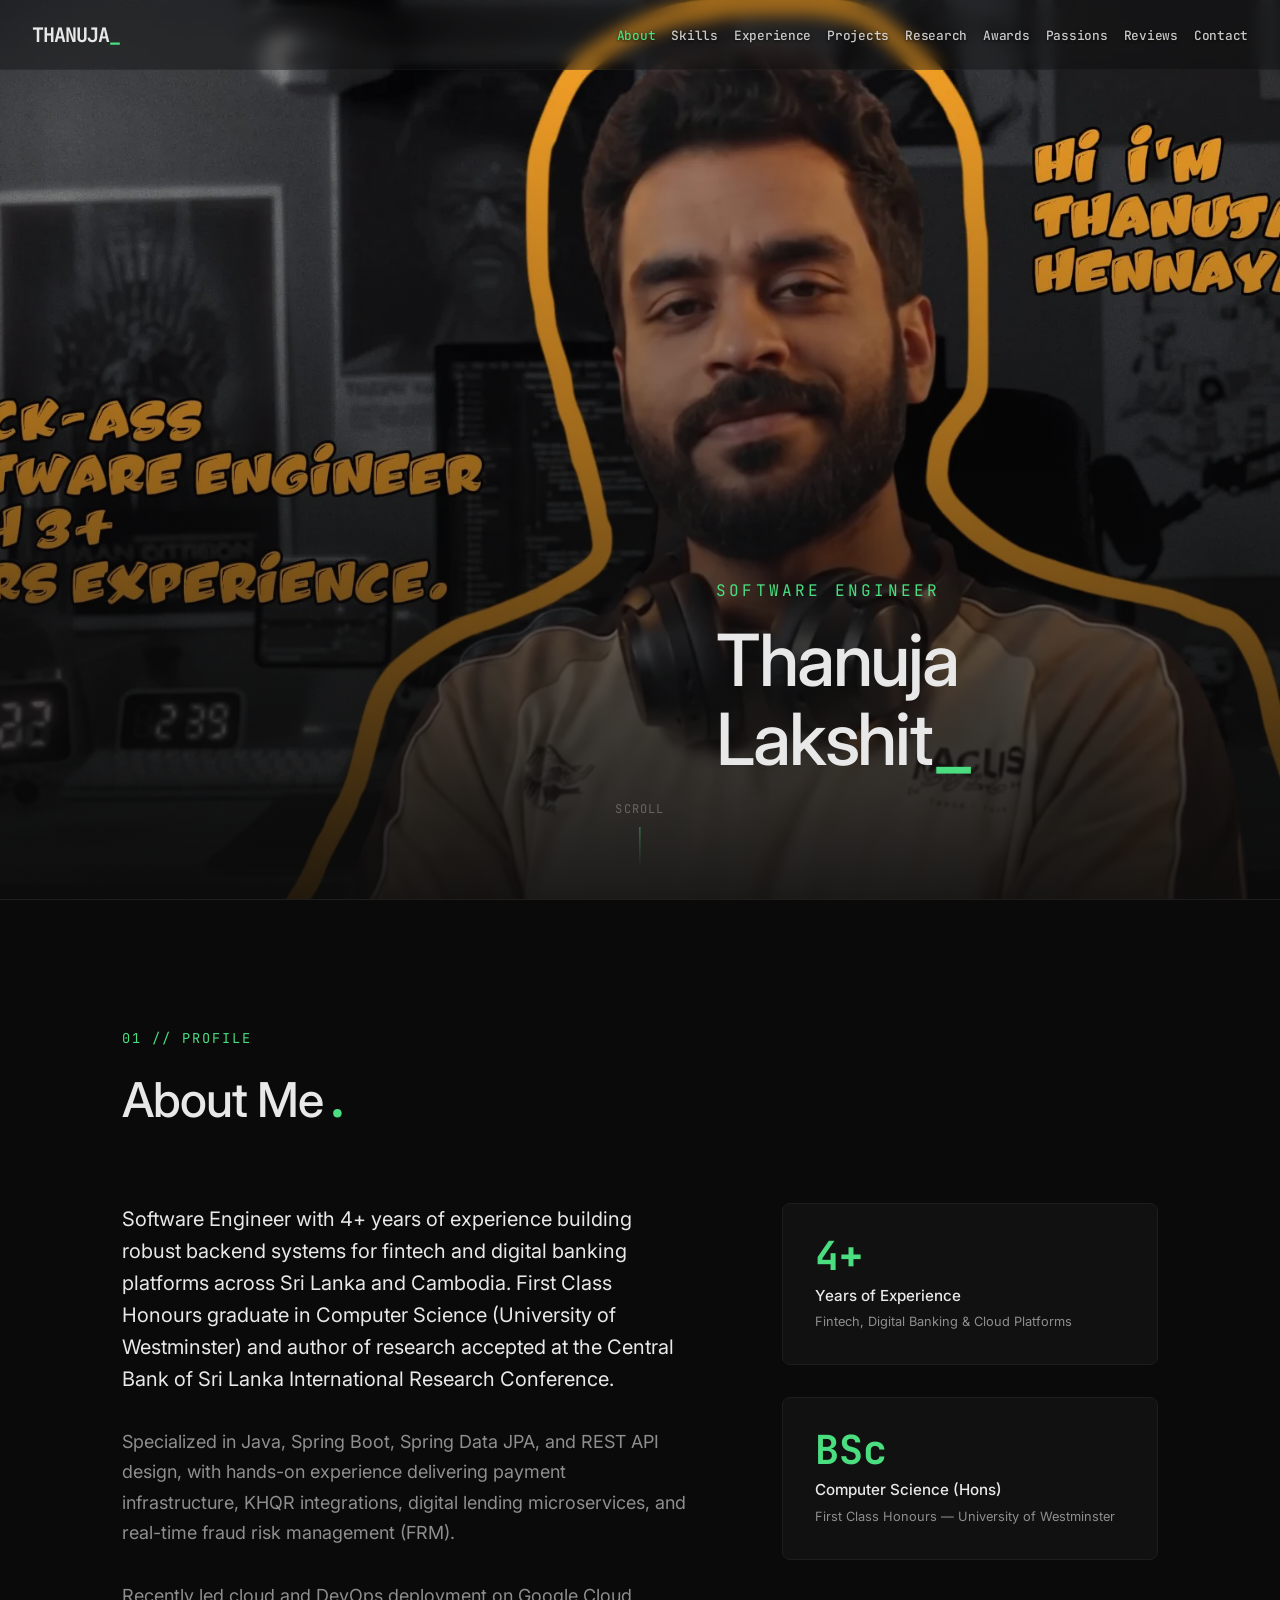
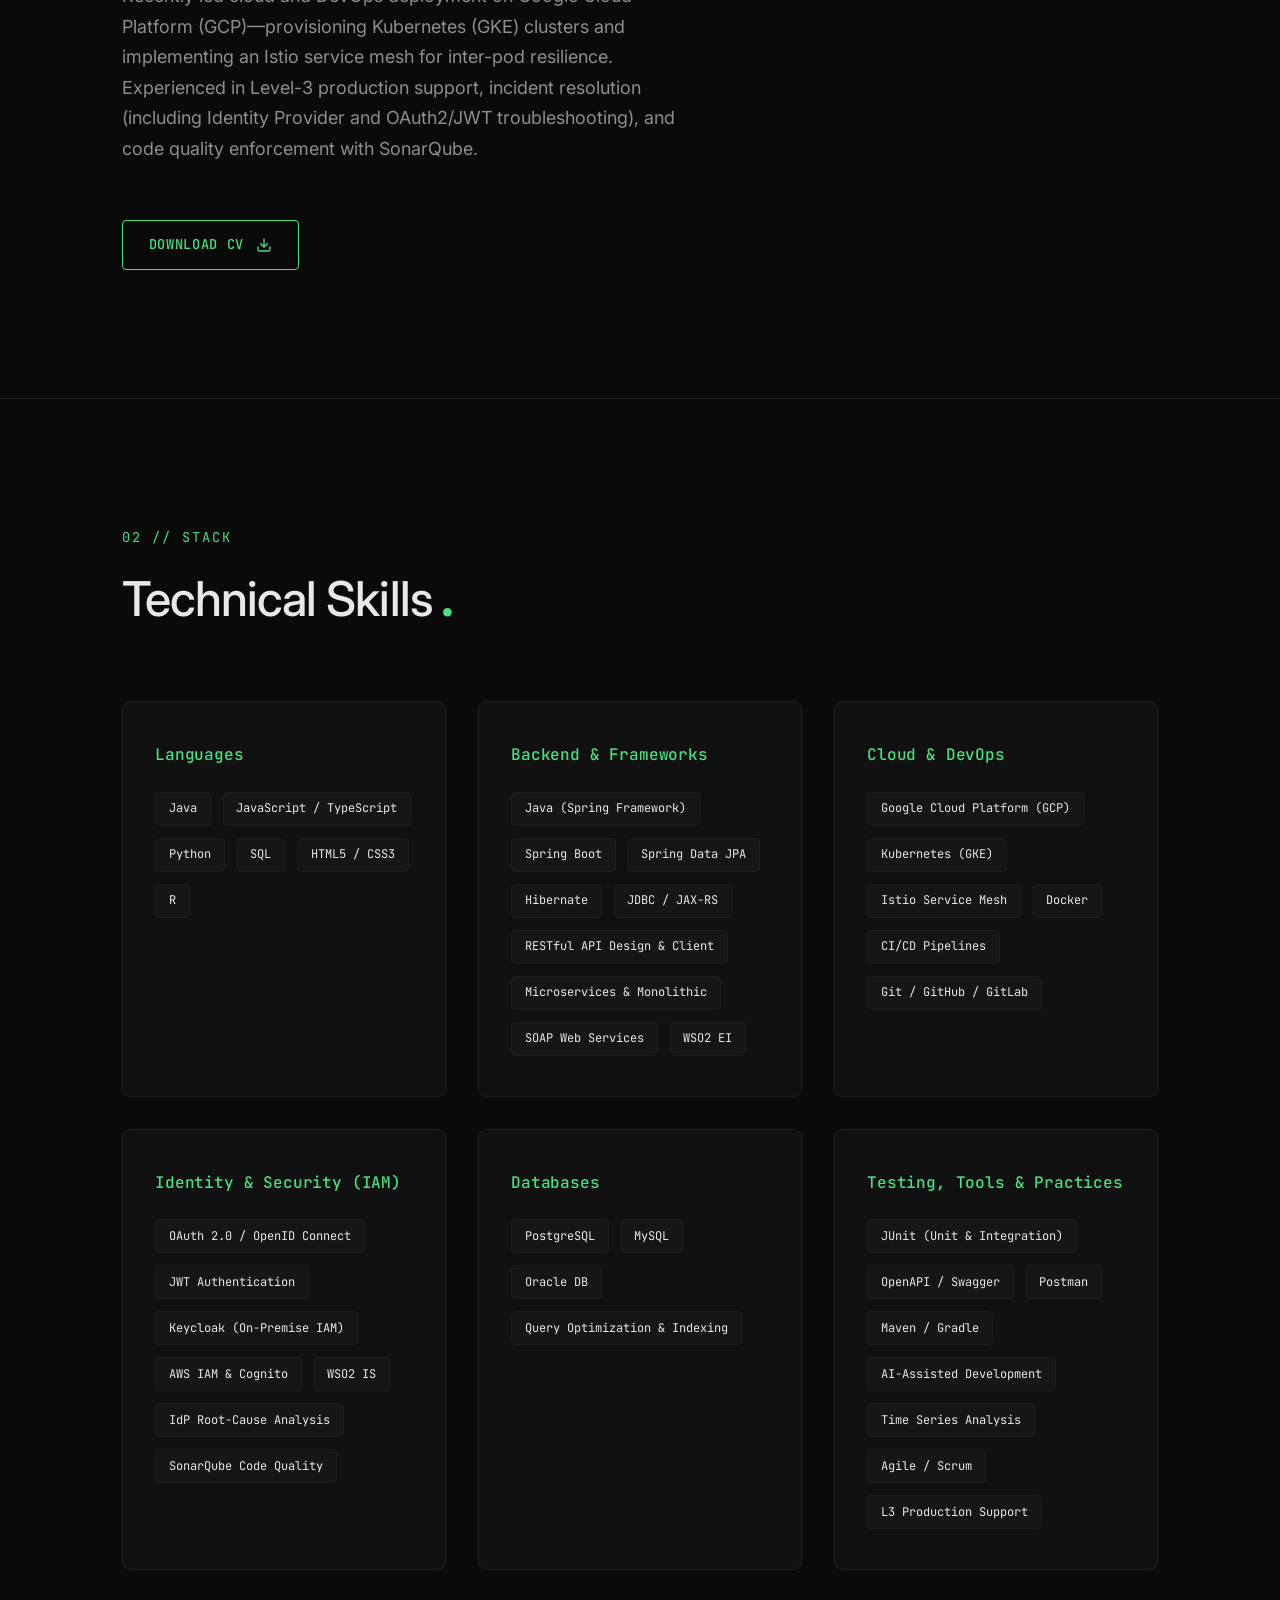
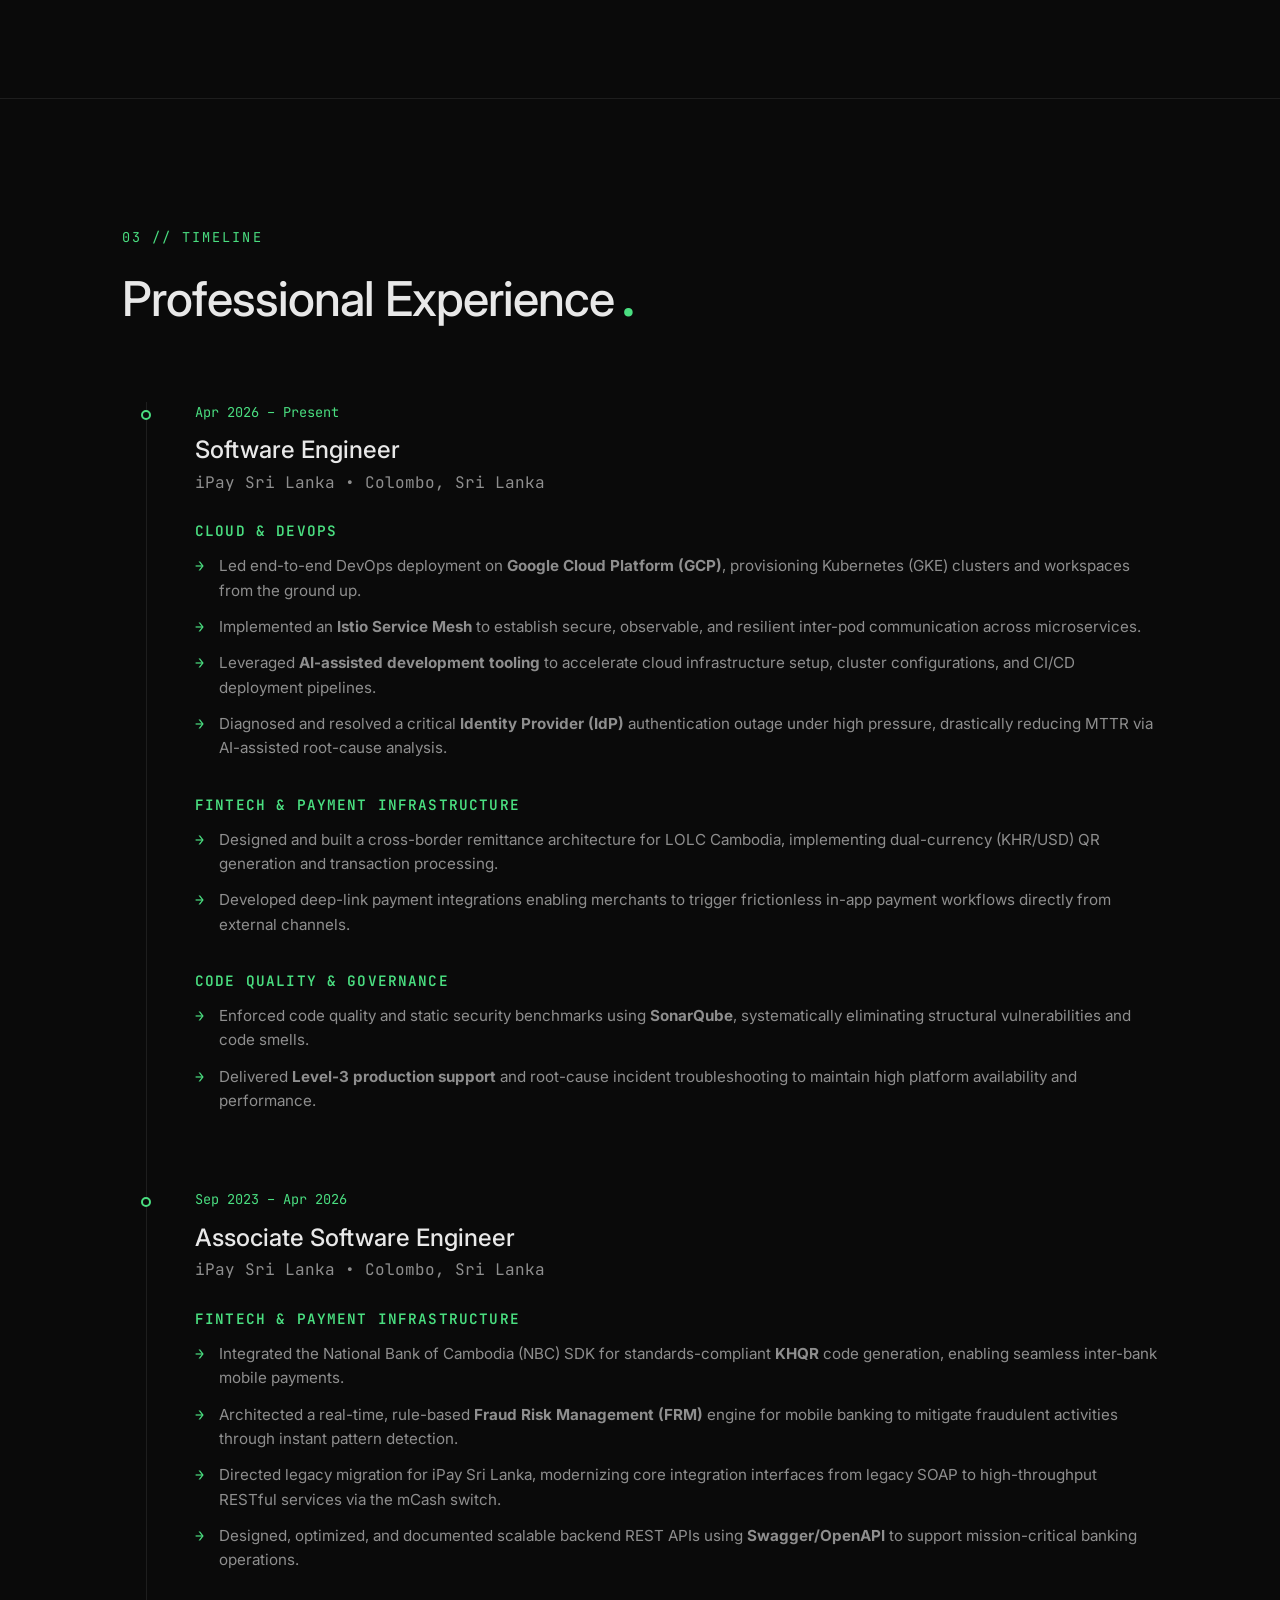
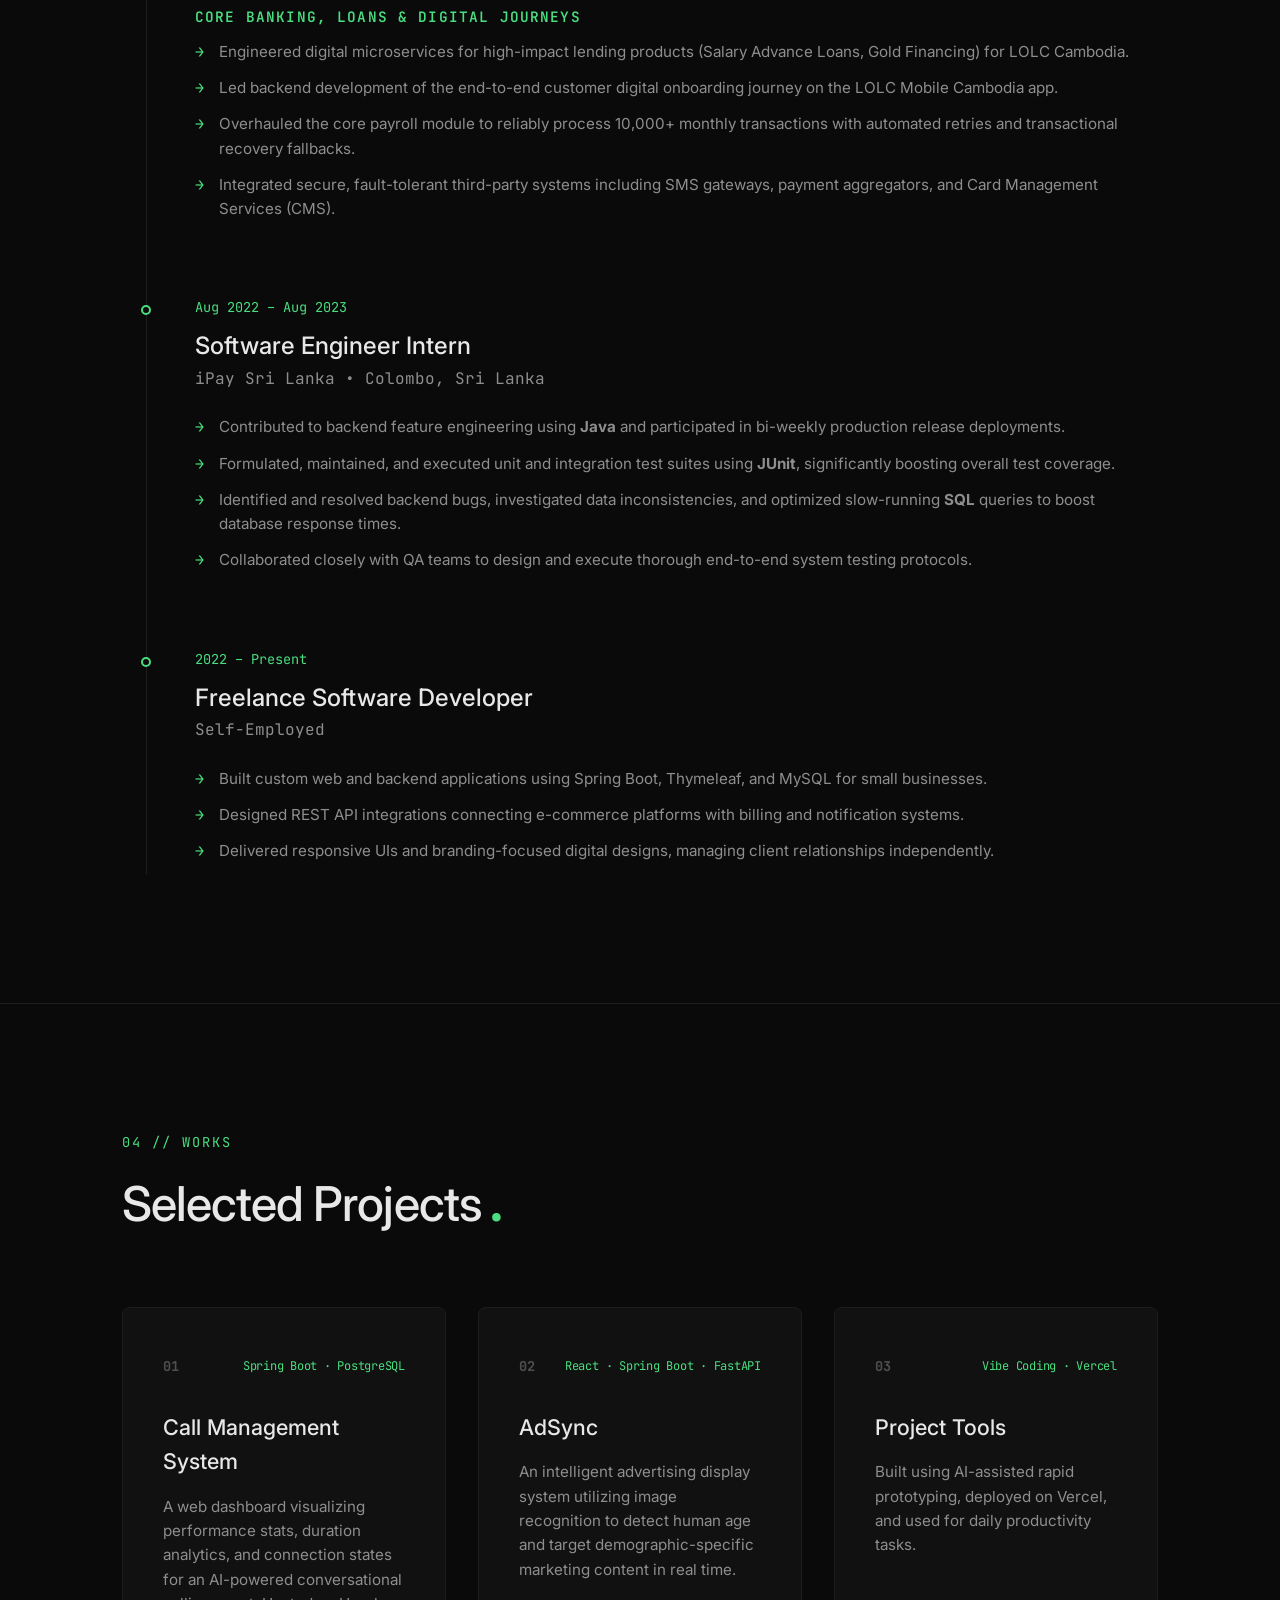
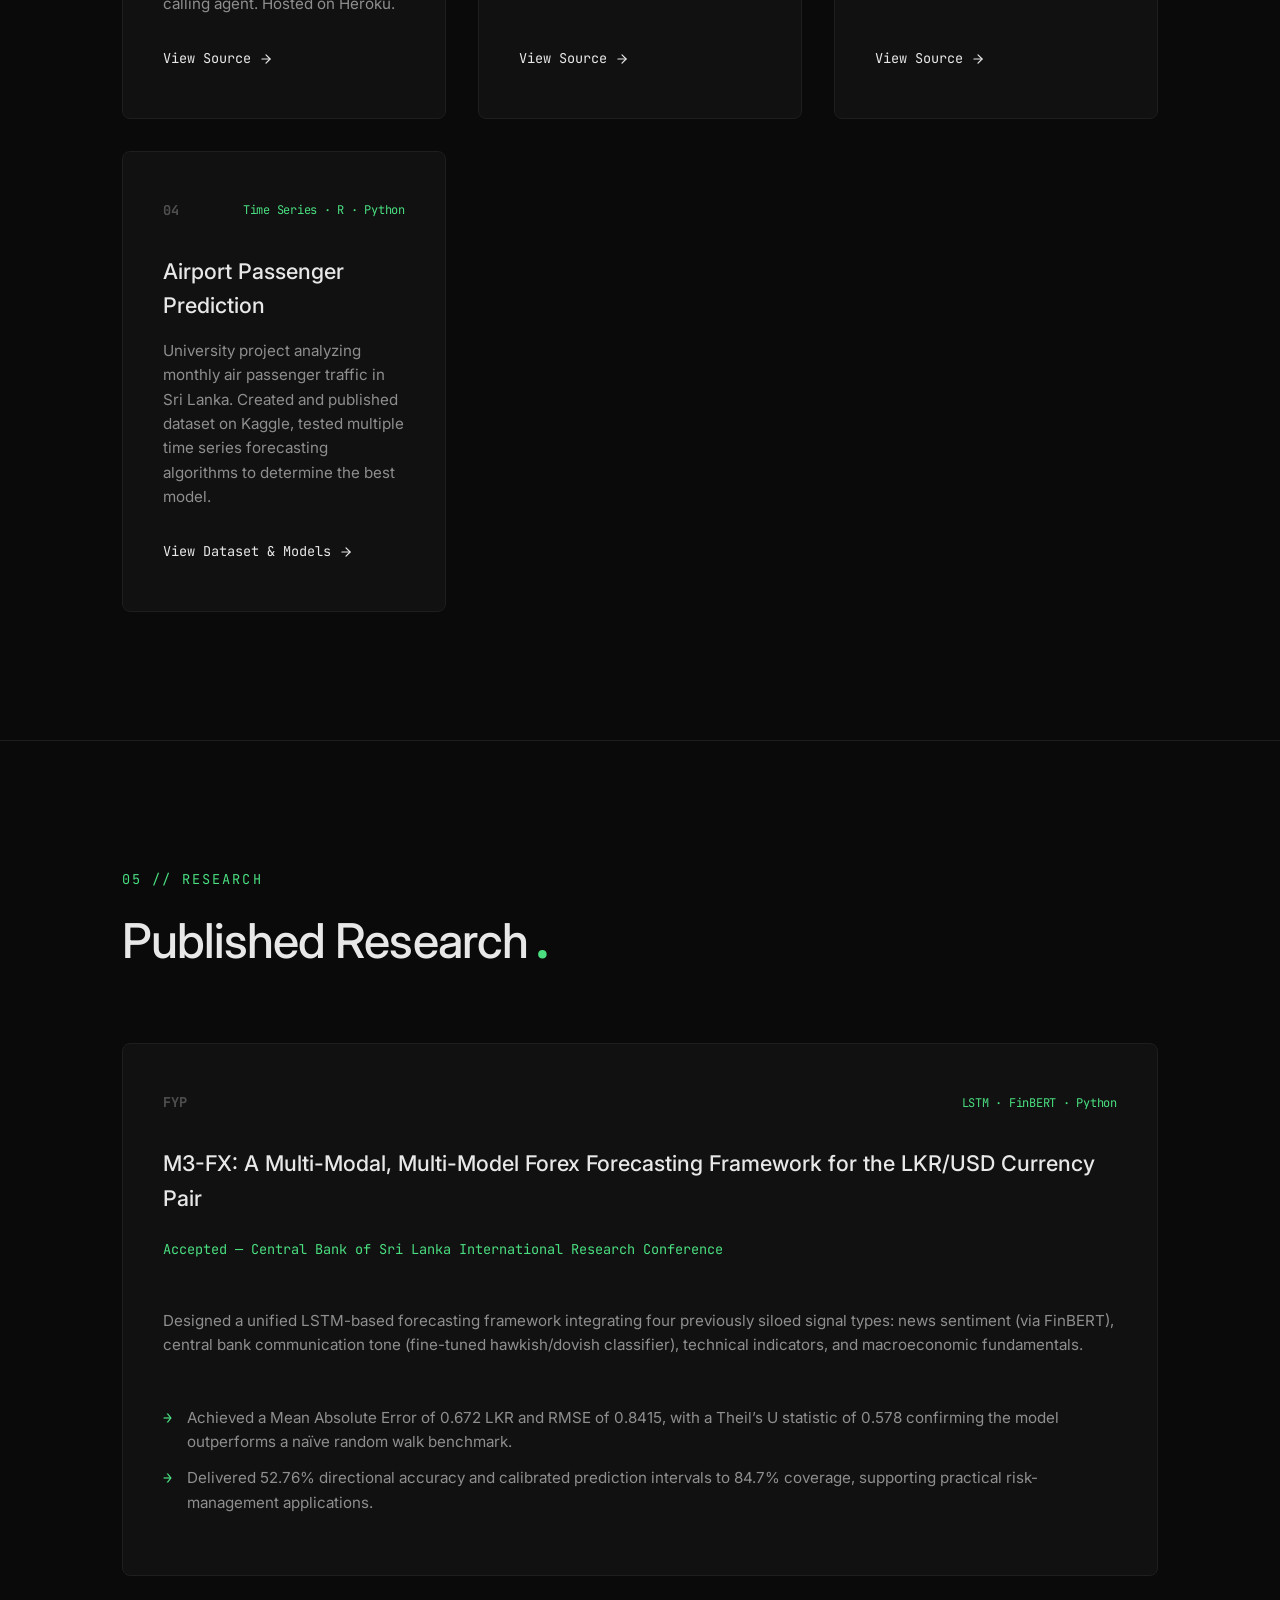
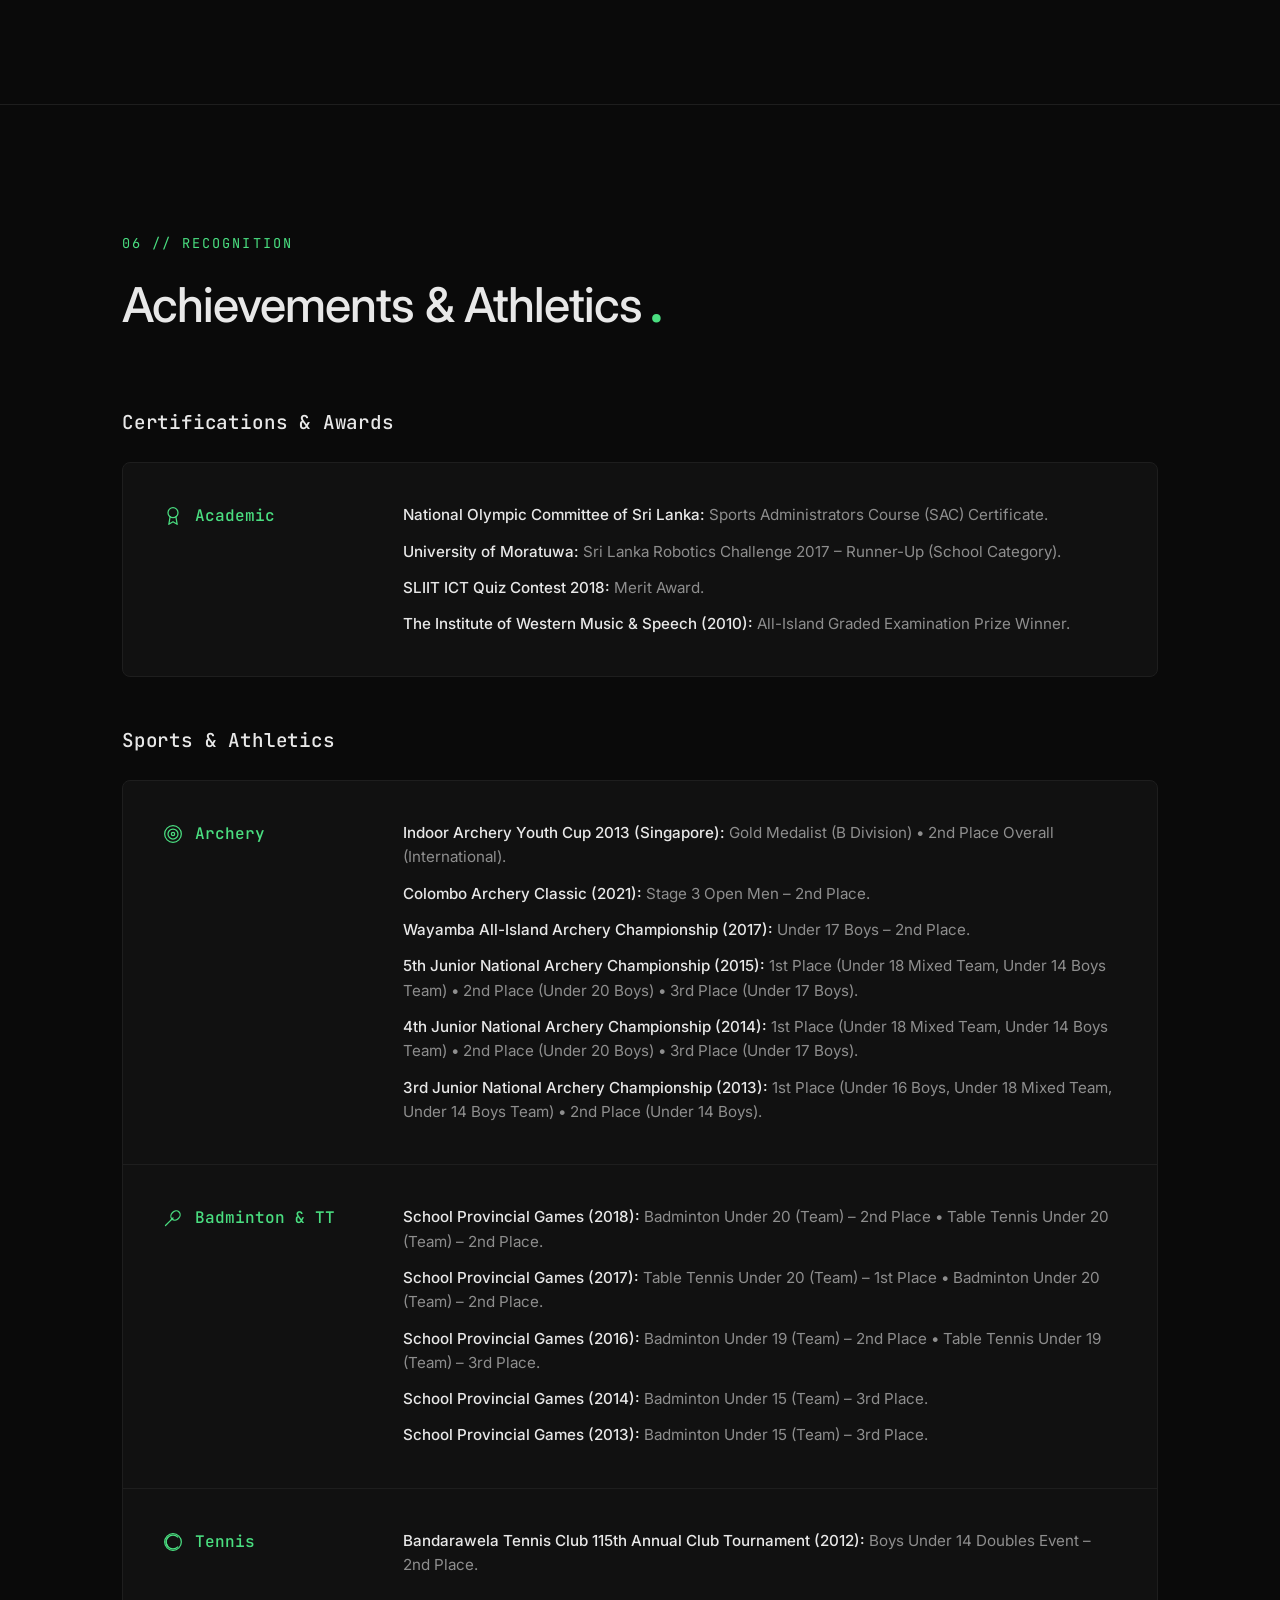
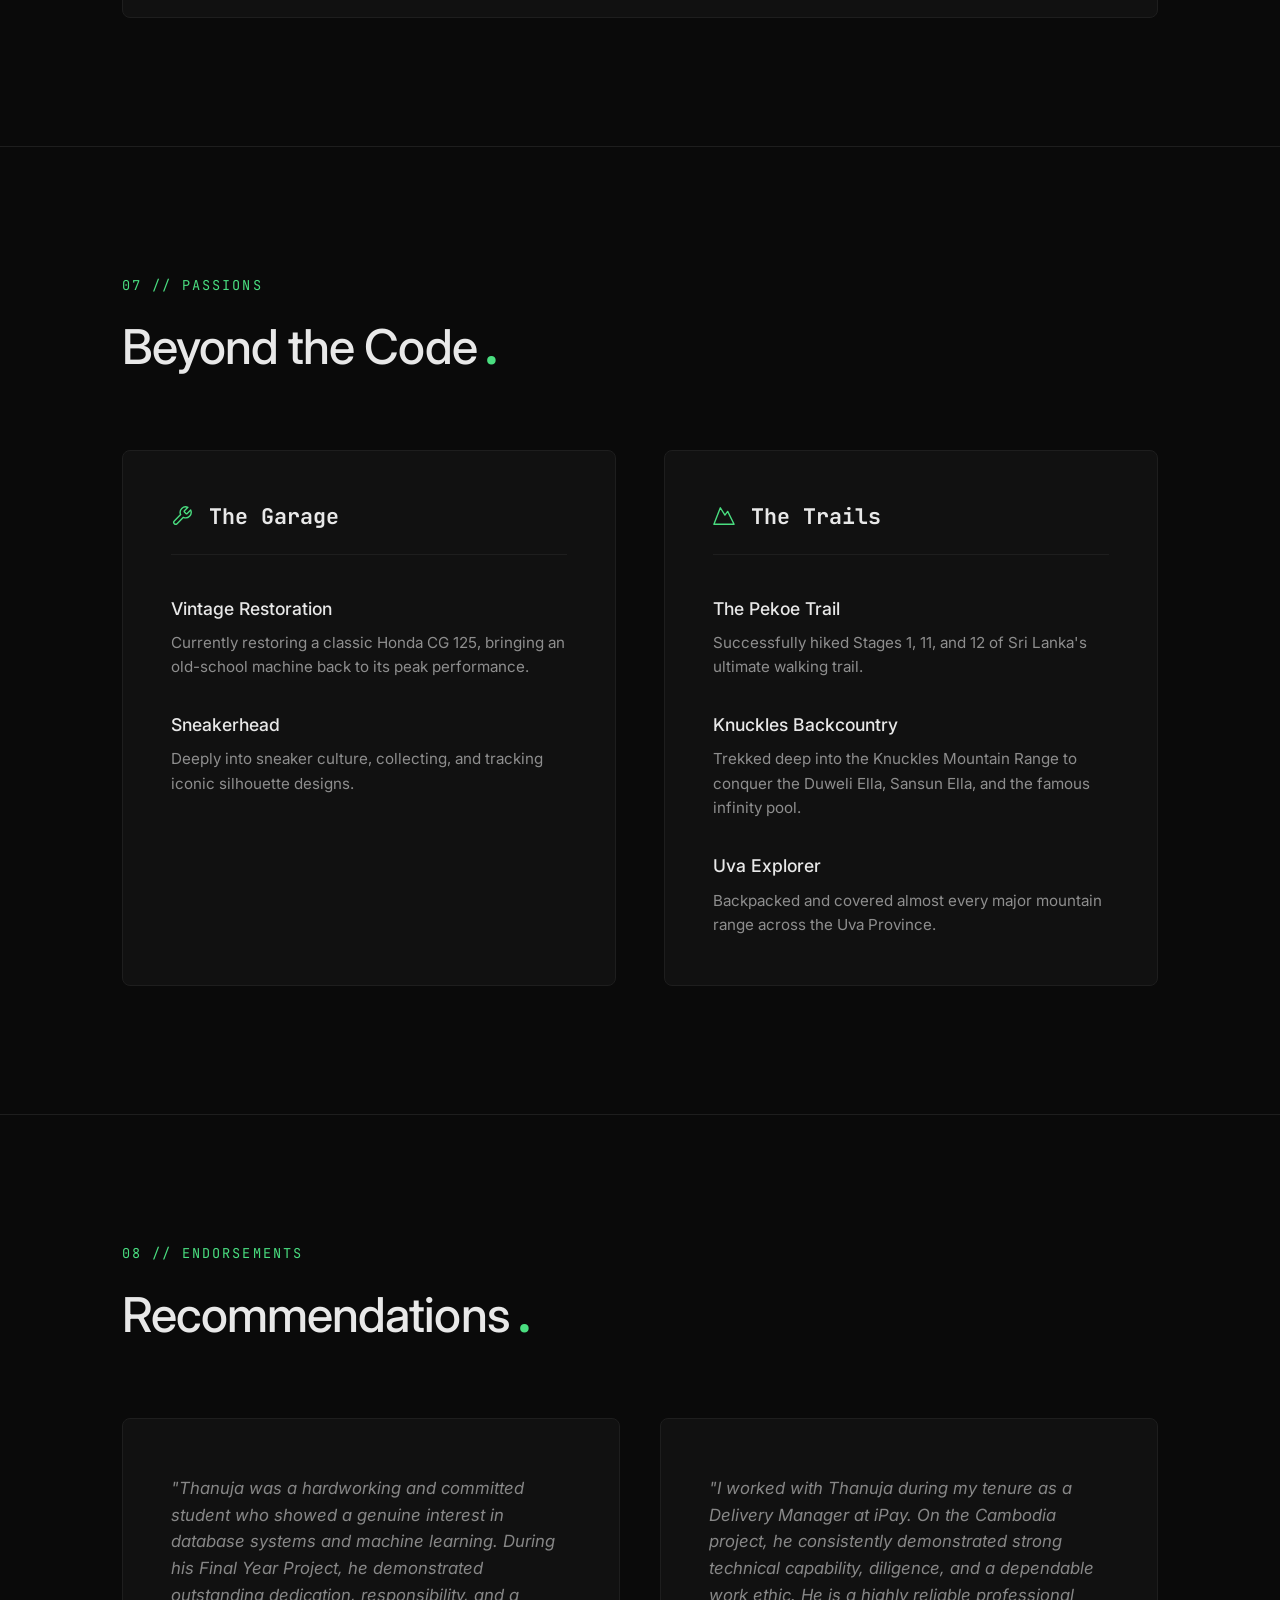
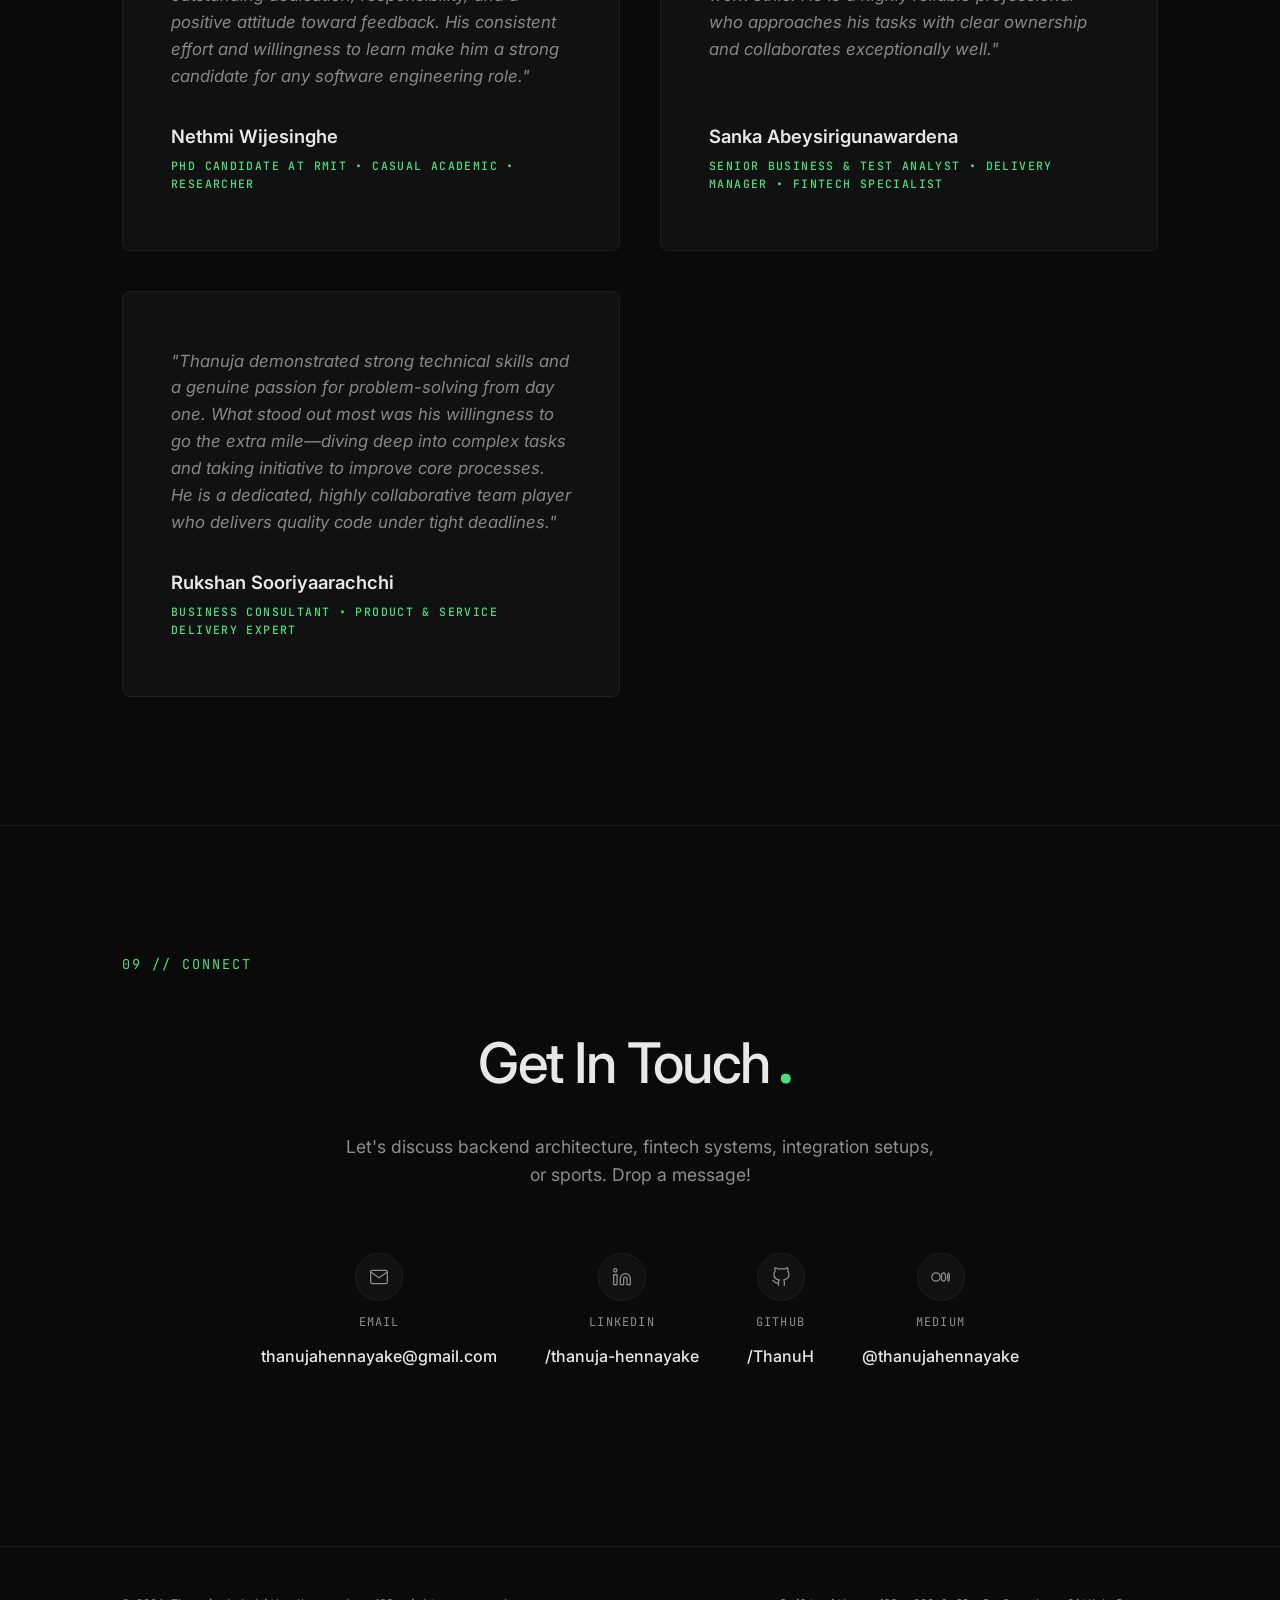
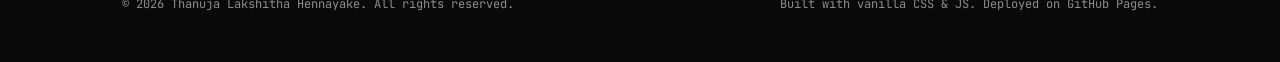
==== commit 0f27e3b8: "Update portfolio: refreshed experience & skills, constellation mesh, and adaptive hero video loading" ====
--- a/index.html
+++ b/index.html
@@ -5,16 +5,16 @@
   <meta charset="UTF-8">
   <meta name="viewport" content="width=device-width, initial-scale=1.0">
   <meta name="description"
-    content="Portfolio of Thanuja Lakshitha Hennayake — Software Engineer specializing in backend systems, Java, Spring Boot, Fintech, and Cloud solutions.">
+    content="Portfolio of Thanuja Lakshitha Hennayake — Software Engineer specializing in backend systems, Java, Spring Boot, Fintech & Digital Banking platforms, and Cloud & DevOps solutions (GCP, Kubernetes, Istio).">
   <meta name="keywords"
-    content="Thanuja Lakshitha, Thanuja Hennayake, Software Engineer, Backend Developer, Java, Spring Boot, Fintech, Cloud, GCP, DevOps, Archery Champion">
+    content="Thanuja Lakshitha, Thanuja Hennayake, Software Engineer, Backend Developer, Java, Spring Boot, Fintech, KHQR, Digital Banking, Microservices, Cloud, GCP, Kubernetes, Istio, DevOps, University of Westminster">
   <meta name="author" content="Thanuja Lakshitha Hennayake">
 
   <title>Thanuja Lakshitha | Software Engineer</title>
 
   <link rel="icon"
     href="data:image/svg+xml,<svg xmlns=%22http://www.w3.org/2000/svg%22 viewBox=%220 0 100 100%22><rect width=%22100%22 height=%22100%22 rx=%2220%22 fill=%22%230A0A0A%22/><text x=%2215%22 y=%2270%22 font-family=%22monospace%22 font-size=%2260%22 fill=%22%234ADE80%22 font-weight=%22bold%22>TH</text></svg>">
-  <link rel="stylesheet" href="style.css?v=1.1">
+  <link rel="stylesheet" href="style.css?v=1.2">
 </head>
 
 <body>
@@ -86,7 +86,7 @@
        HERO SECTION
        ========================================================================== -->
   <section id="hero" aria-label="Hero Banner">
-    <video id="hero-video" src="assets/mobile.mp4" poster="assets/mobile-view.png" autoplay muted playsinline preload="metadata">
+    <video id="hero-video" poster="assets/hero-poster.webp" autoplay muted playsinline preload="metadata">
       Your browser does not support the video tag.
     </video>
 
@@ -94,7 +94,7 @@
       <div class="hero-content">
         <p class="eyebrow">Software Engineer</p>
         <h1>Thanuja<br>Lakshitha<span class="cursor">_</span></h1>
-        <p class="tagline">Java &middot; Spring Boot &middot; Fintech &amp; Cloud Solutions</p>
+        <p class="tagline">Java &middot; Spring Boot &middot; Fintech &middot; Cloud &amp; DevOps</p>
       </div>
     </div>
 
@@ -107,6 +107,9 @@
     <!-- ==========================================================================
          ABOUT SECTION
          ========================================================================== -->
+    <!-- Background Connected Dots & Constellation Mesh (Active across all sections below hero) -->
+    <canvas id="constellation-canvas" aria-hidden="true"></canvas>
+
     <section id="about" class="reveal">
       <div class="container">
         <span class="section-eyebrow">01 // Profile</span>
@@ -115,17 +118,18 @@
         <div class="about-grid">
           <div class="about-text">
             <p>
-              Software Engineer with 4+ years' experience building backend systems for fintech platforms across Sri Lanka
-              and Cambodia. First Class Honours graduate in Computer Science (University of Westminster).
+              Software Engineer with 4+ years of experience building robust backend systems for fintech and digital banking
+              platforms across Sri Lanka and Cambodia. First Class Honours graduate in Computer Science (University of Westminster)
+              and author of research accepted at the Central Bank of Sri Lanka International Research Conference.
             </p>
             <p>
-              Specializes in Java, Spring Boot, and REST API design, with hands-on experience delivering payment
-              infrastructure, digital lending microservices, and cloud/DevOps deployments on GCP using Kubernetes and
-              Istio.
+              Specialized in Java, Spring Boot, Spring Data JPA, and REST API design, with hands-on experience delivering
+              payment infrastructure, KHQR integrations, digital lending microservices, and real-time fraud risk management (FRM).
             </p>
             <p>
-              Comfortable operating across the stack, from production incident response to system architecture, and
-              adept at using AI-assisted tooling to accelerate development and troubleshooting.
+              Recently led cloud and DevOps deployment on Google Cloud Platform (GCP)—provisioning Kubernetes (GKE) clusters
+              and implementing an Istio service mesh for inter-pod resilience. Experienced in Level-3 production support,
+              incident resolution (including Identity Provider and OAuth2/JWT troubleshooting), and code quality enforcement with SonarQube.
             </p>
             <a href="assets/thanuja-hennayake-cv.pdf" download class="btn"
               aria-label="Download CV of Thanuja Lakshitha Hennayake">
@@ -143,12 +147,12 @@
             <div class="stat-tile">
               <div class="stat-number">4+</div>
               <div class="stat-label">Years of Experience</div>
-              <div class="stat-sub">Fintech, Cloud &amp; custom solutions</div>
+              <div class="stat-sub">Fintech, Digital Banking &amp; Cloud Platforms</div>
             </div>
             <div class="stat-tile">
               <div class="stat-number">BSc</div>
               <div class="stat-label">Computer Science (Hons)</div>
-              <div class="stat-sub">First Class &mdash; University of Westminster</div>
+              <div class="stat-sub">First Class Honours &mdash; University of Westminster</div>
             </div>
           </div>
         </div>
@@ -170,9 +174,10 @@
             <div class="skills-list">
               <span class="badge">Java</span>
               <span class="badge">JavaScript / TypeScript</span>
-              <span class="badge">HTML / CSS</span>
-              <span class="badge">Python (Intermediate)</span>
-              <span class="badge">R (Intermediate)</span>
+              <span class="badge">Python</span>
+              <span class="badge">SQL</span>
+              <span class="badge">HTML5 / CSS3</span>
+              <span class="badge">R</span>
             </div>
           </div>
 
@@ -180,13 +185,15 @@
           <div class="skills-category">
             <h3>Backend &amp; Frameworks</h3>
             <div class="skills-list">
+              <span class="badge">Java (Spring Framework)</span>
               <span class="badge">Spring Boot</span>
               <span class="badge">Spring Data JPA</span>
-              <span class="badge">JSP</span>
-              <span class="badge">WSO2 Services</span>
-              <span class="badge">FastAPI</span>
-              <span class="badge">RESTful API Design</span>
-              <span class="badge">Microservices</span>
+              <span class="badge">Hibernate</span>
+              <span class="badge">JDBC / JAX-RS</span>
+              <span class="badge">RESTful API Design &amp; Client</span>
+              <span class="badge">Microservices &amp; Monolithic</span>
+              <span class="badge">SOAP Web Services</span>
+              <span class="badge">WSO2 EI</span>
             </div>
           </div>
 
@@ -198,7 +205,22 @@
               <span class="badge">Kubernetes (GKE)</span>
               <span class="badge">Istio Service Mesh</span>
               <span class="badge">Docker</span>
-              <span class="badge">CI/CD</span>
+              <span class="badge">CI/CD Pipelines</span>
+              <span class="badge">Git / GitHub / GitLab</span>
+            </div>
+          </div>
+
+          <!-- Identity & Security (IAM) -->
+          <div class="skills-category">
+            <h3>Identity &amp; Security (IAM)</h3>
+            <div class="skills-list">
+              <span class="badge">OAuth 2.0 / OpenID Connect</span>
+              <span class="badge">JWT Authentication</span>
+              <span class="badge">Keycloak (On-Premise IAM)</span>
+              <span class="badge">AWS IAM &amp; Cognito</span>
+              <span class="badge">WSO2 IS</span>
+              <span class="badge">IdP Root-Cause Analysis</span>
+              <span class="badge">SonarQube Code Quality</span>
             </div>
           </div>
 
@@ -206,33 +228,25 @@
           <div class="skills-category">
             <h3>Databases</h3>
             <div class="skills-list">
+              <span class="badge">PostgreSQL</span>
               <span class="badge">MySQL</span>
-              <span class="badge">PostgreSQL</span>
               <span class="badge">Oracle DB</span>
-            </div>
-          </div>
-
-          <!-- Security & Quality -->
+              <span class="badge">Query Optimization &amp; Indexing</span>
+            </div>
+          </div>
+
+          <!-- Testing, Tools & Practices -->
           <div class="skills-category">
-            <h3>Security &amp; Quality</h3>
+            <h3>Testing, Tools &amp; Practices</h3>
             <div class="skills-list">
-              <span class="badge">OAuth2 / JWT</span>
-              <span class="badge">IdP Troubleshooting</span>
-              <span class="badge">SonarQube</span>
-              <span class="badge">Application Hardening</span>
-              <span class="badge">JUnit</span>
-            </div>
-          </div>
-
-          <!-- Tools & Practice -->
-          <div class="skills-category">
-            <h3>Tools &amp; Practice</h3>
-            <div class="skills-list">
-              <span class="badge">Git / GitHub</span>
+              <span class="badge">JUnit (Unit &amp; Integration)</span>
+              <span class="badge">OpenAPI / Swagger</span>
               <span class="badge">Postman</span>
-              <span class="badge">Swagger</span>
+              <span class="badge">Maven / Gradle</span>
+              <span class="badge">AI-Assisted Development</span>
+              <span class="badge">Time Series Analysis</span>
               <span class="badge">Agile / Scrum</span>
-              <span class="badge">AI-Assisted Development</span>
+              <span class="badge">L3 Production Support</span>
             </div>
           </div>
         </div>
@@ -253,39 +267,31 @@
             <div class="timeline-header">
               <span class="timeline-date">Apr 2026 &ndash; Present</span>
               <h3 class="timeline-role">Software Engineer</h3>
-              <h4 class="timeline-company">iPay Cambodia (Primary) | iPay Sri Lanka (Supporting)</h4>
+              <h4 class="timeline-company">iPay Sri Lanka &bull; Colombo, Sri Lanka</h4>
             </div>
             <div class="timeline-group">
-              <h5 class="timeline-subheading">Cloud & DevOps</h5>
+              <h5 class="timeline-subheading">Cloud &amp; DevOps</h5>
               <ul class="timeline-details">
-                <li>Led the DevOps deployment of a new product on Google Cloud Platform (GCP), provisioning
-                  Kubernetes clusters and workspaces from the ground up.</li>
-                <li>Implemented an Istio service mesh to manage secure, observable inter-pod communication
-                  across microservices.</li>
-                <li>Used AI-assisted development tooling to accelerate infrastructure setup, cluster configuration,
-                  and deployment workflows.</li>
-                <li>Diagnosed and resolved a critical Identity Provider (IdP) authentication outage, using AI-assisted
-                  debugging tools to accelerate root-cause analysis and restore service.</li>
+                <li>Led end-to-end DevOps deployment on <strong>Google Cloud Platform (GCP)</strong>, provisioning Kubernetes (GKE) clusters and workspaces from the ground up.</li>
+                <li>Implemented an <strong>Istio Service Mesh</strong> to establish secure, observable, and resilient inter-pod communication across microservices.</li>
+                <li>Leveraged <strong>AI-assisted development tooling</strong> to accelerate cloud infrastructure setup, cluster configurations, and CI/CD deployment pipelines.</li>
+                <li>Diagnosed and resolved a critical <strong>Identity Provider (IdP)</strong> authentication outage under high pressure, drastically reducing MTTR via AI-assisted root-cause analysis.</li>
               </ul>
             </div>
 
             <div class="timeline-group">
-              <h5 class="timeline-subheading">Fintech & Payment Infrastructure</h5>
+              <h5 class="timeline-subheading">Fintech &amp; Payment Infrastructure</h5>
               <ul class="timeline-details">
-                <li>Designed and developed a cross-border remittance architecture for LOLC Cambodia, implementing
-                  dual-currency (KHR/USD) QR generation and payment processing.</li>
-                <li>Developed deep-link payment integrations enabling merchants to trigger in-app payment
-                  flows directly from external channels, streamlining the customer checkout experience.</li>
+                <li>Designed and built a cross-border remittance architecture for LOLC Cambodia, implementing dual-currency (KHR/USD) QR generation and transaction processing.</li>
+                <li>Developed deep-link payment integrations enabling merchants to trigger frictionless in-app payment workflows directly from external channels.</li>
               </ul>
             </div>
 
             <div class="timeline-group">
-              <h5 class="timeline-subheading">Core Banking, Loans & Governance</h5>
+              <h5 class="timeline-subheading">Code Quality &amp; Governance</h5>
               <ul class="timeline-details">
-                <li>Enforced code quality benchmarks using SonarQube, identifying and resolving structural
-                  vulnerabilities and code smells.</li>
-                <li>Provided production support and incident troubleshooting, maintaining system uptime and
-                  performance.</li>
+                <li>Enforced code quality and static security benchmarks using <strong>SonarQube</strong>, systematically eliminating structural vulnerabilities and code smells.</li>
+                <li>Delivered <strong>Level-3 production support</strong> and root-cause incident troubleshooting to maintain high platform availability and performance.</li>
               </ul>
             </div>
           </div>
@@ -295,33 +301,25 @@
             <div class="timeline-header">
               <span class="timeline-date">Sep 2023 &ndash; Apr 2026</span>
               <h3 class="timeline-role">Associate Software Engineer</h3>
-              <h4 class="timeline-company">iPay Cambodia (Primary) | iPay Sri Lanka (Supporting)</h4>
+              <h4 class="timeline-company">iPay Sri Lanka &bull; Colombo, Sri Lanka</h4>
             </div>
             <div class="timeline-group">
-              <h5 class="timeline-subheading">Fintech & Payment Infrastructure</h5>
+              <h5 class="timeline-subheading">Fintech &amp; Payment Infrastructure</h5>
               <ul class="timeline-details">
-                <li>Integrated the National Bank of Cambodia (NBC) SDK to generate standards-compliant KHQR
-                  codes, streamlining inter-bank mobile transactions.</li>
-                <li>Architected a real-time, rule-based Fraud Risk Management (FRM) system for mobile banking,
-                  mitigating transaction risk through immediate pattern analysis.</li>
-                <li>Led a system migration for iPay Sri Lanka, transitioning core API integrations from legacy SOAP
-                  to high-performance REST services via the mCash switch.</li>
-                <li>Designed, documented (via Swagger), and optimised scalable backend REST APIs supporting
-                  core fintech operations.</li>
+                <li>Integrated the National Bank of Cambodia (NBC) SDK for standards-compliant <strong>KHQR</strong> code generation, enabling seamless inter-bank mobile payments.</li>
+                <li>Architected a real-time, rule-based <strong>Fraud Risk Management (FRM)</strong> engine for mobile banking to mitigate fraudulent activities through instant pattern detection.</li>
+                <li>Directed legacy migration for iPay Sri Lanka, modernizing core integration interfaces from legacy SOAP to high-throughput RESTful services via the mCash switch.</li>
+                <li>Designed, optimized, and documented scalable backend REST APIs using <strong>Swagger/OpenAPI</strong> to support mission-critical banking operations.</li>
               </ul>
             </div>
 
             <div class="timeline-group">
-              <h5 class="timeline-subheading">Core Banking & Loan Services</h5>
+              <h5 class="timeline-subheading">Core Banking, Loans &amp; Digital Journeys</h5>
               <ul class="timeline-details">
-                <li>Engineered and launched digital lending microservices, including Salary Advance Loans and Gold
-                  Financing, for LOLC Cambodia.</li>
-                <li>Overhauled the core payroll module to reliably process 10,000+ monthly transactions using
-                  transactional retries and recovery fallbacks.</li>
-                <li>Led backend development for the customer digital onboarding journey on the LOLC Mobile Cambodia
-                  application.</li>
-                <li>Integrated secure, high-availability third-party services, including SMS gateways, payment
-                  gateways, and Card Management Services (CMS).</li>
+                <li>Engineered digital microservices for high-impact lending products (Salary Advance Loans, Gold Financing) for LOLC Cambodia.</li>
+                <li>Led backend development of the end-to-end customer digital onboarding journey on the LOLC Mobile Cambodia app.</li>
+                <li>Overhauled the core payroll module to reliably process 10,000+ monthly transactions with automated retries and transactional recovery fallbacks.</li>
+                <li>Integrated secure, fault-tolerant third-party systems including SMS gateways, payment aggregators, and Card Management Services (CMS).</li>
               </ul>
             </div>
           </div>
@@ -330,14 +328,14 @@
           <div class="timeline-item">
             <div class="timeline-header">
               <span class="timeline-date">Aug 2022 &ndash; Aug 2023</span>
-              <h3 class="timeline-role">Intern Software Engineer</h3>
-              <h4 class="timeline-company">iPay Cambodia (Primary) | iPay Sri Lanka (Supporting)</h4>
+              <h3 class="timeline-role">Software Engineer Intern</h3>
+              <h4 class="timeline-company">iPay Sri Lanka &bull; Colombo, Sri Lanka</h4>
             </div>
             <ul class="timeline-details">
-              <li>Contributed to QA by designing, tracking, and executing integration and system test plans.</li>
-              <li>Wrote unit and integration test suites using JUnit, improving code reliability and test coverage.</li>
-              <li>Identified and fixed backend anomalies, and resolved SQL query performance bottlenecks.</li>
-              <li>Assisted in Java-based feature development and supported live production releases.</li>
+              <li>Contributed to backend feature engineering using <strong>Java</strong> and participated in bi-weekly production release deployments.</li>
+              <li>Formulated, maintained, and executed unit and integration test suites using <strong>JUnit</strong>, significantly boosting overall test coverage.</li>
+              <li>Identified and resolved backend bugs, investigated data inconsistencies, and optimized slow-running <strong>SQL</strong> queries to boost database response times.</li>
+              <li>Collaborated closely with QA teams to design and execute thorough end-to-end system testing protocols.</li>
             </ul>
           </div>
 
@@ -349,12 +347,9 @@
               <h4 class="timeline-company">Self-Employed</h4>
             </div>
             <ul class="timeline-details">
-              <li>Built custom web and backend applications using Spring Boot, Thymeleaf, and MySQL for small
-                businesses.</li>
-              <li>Designed REST API integrations connecting e-commerce platforms with billing and notification
-                systems.</li>
-              <li>Delivered responsive UIs and branding-focused digital designs, managing client relationships
-                independently.</li>
+              <li>Built custom web and backend applications using Spring Boot, Thymeleaf, and MySQL for small businesses.</li>
+              <li>Designed REST API integrations connecting e-commerce platforms with billing and notification systems.</li>
+              <li>Delivered responsive UIs and branding-focused digital designs, managing client relationships independently.</li>
             </ul>
           </div>
         </div>
--- a/style.css
+++ b/style.css
@@ -419,7 +419,7 @@
   width: 100%;
   height: 100svh;
   overflow: hidden;
-  background-color: var(--bg);
+  background: var(--bg) url('assets/hero-poster.webp') center/cover no-repeat;
   padding: 0;
   border-bottom: 1px solid var(--border);
 }
@@ -1217,6 +1217,9 @@
 }
 
 @media (max-width: 768px) {
+  #hero {
+    background-image: url('assets/hero-poster-mobile.webp');
+  }
   #hero-video {
     display: block;
     object-fit: cover;
@@ -1277,3 +1280,37 @@
     text-align: center;
   }
 }
+
+/* ==========================================================================
+   CONSTELLATION CANVAS: CONNECTED DOTS & LINES (ALL SECTIONS EXCEPT HERO)
+   ========================================================================== */
+#constellation-canvas {
+  position: fixed;
+  top: 0;
+  left: 0;
+  width: 100vw;
+  height: 100vh;
+  pointer-events: none;
+  z-index: 0;
+  opacity: 0;
+  transition: opacity 0.6s cubic-bezier(0.25, 0.46, 0.45, 0.94);
+}
+
+#constellation-canvas.active {
+  opacity: 1;
+}
+
+#hero {
+  position: relative;
+  z-index: 2;
+}
+
+main {
+  position: relative;
+  z-index: 1;
+}
+
+footer {
+  position: relative;
+  z-index: 1;
+}
